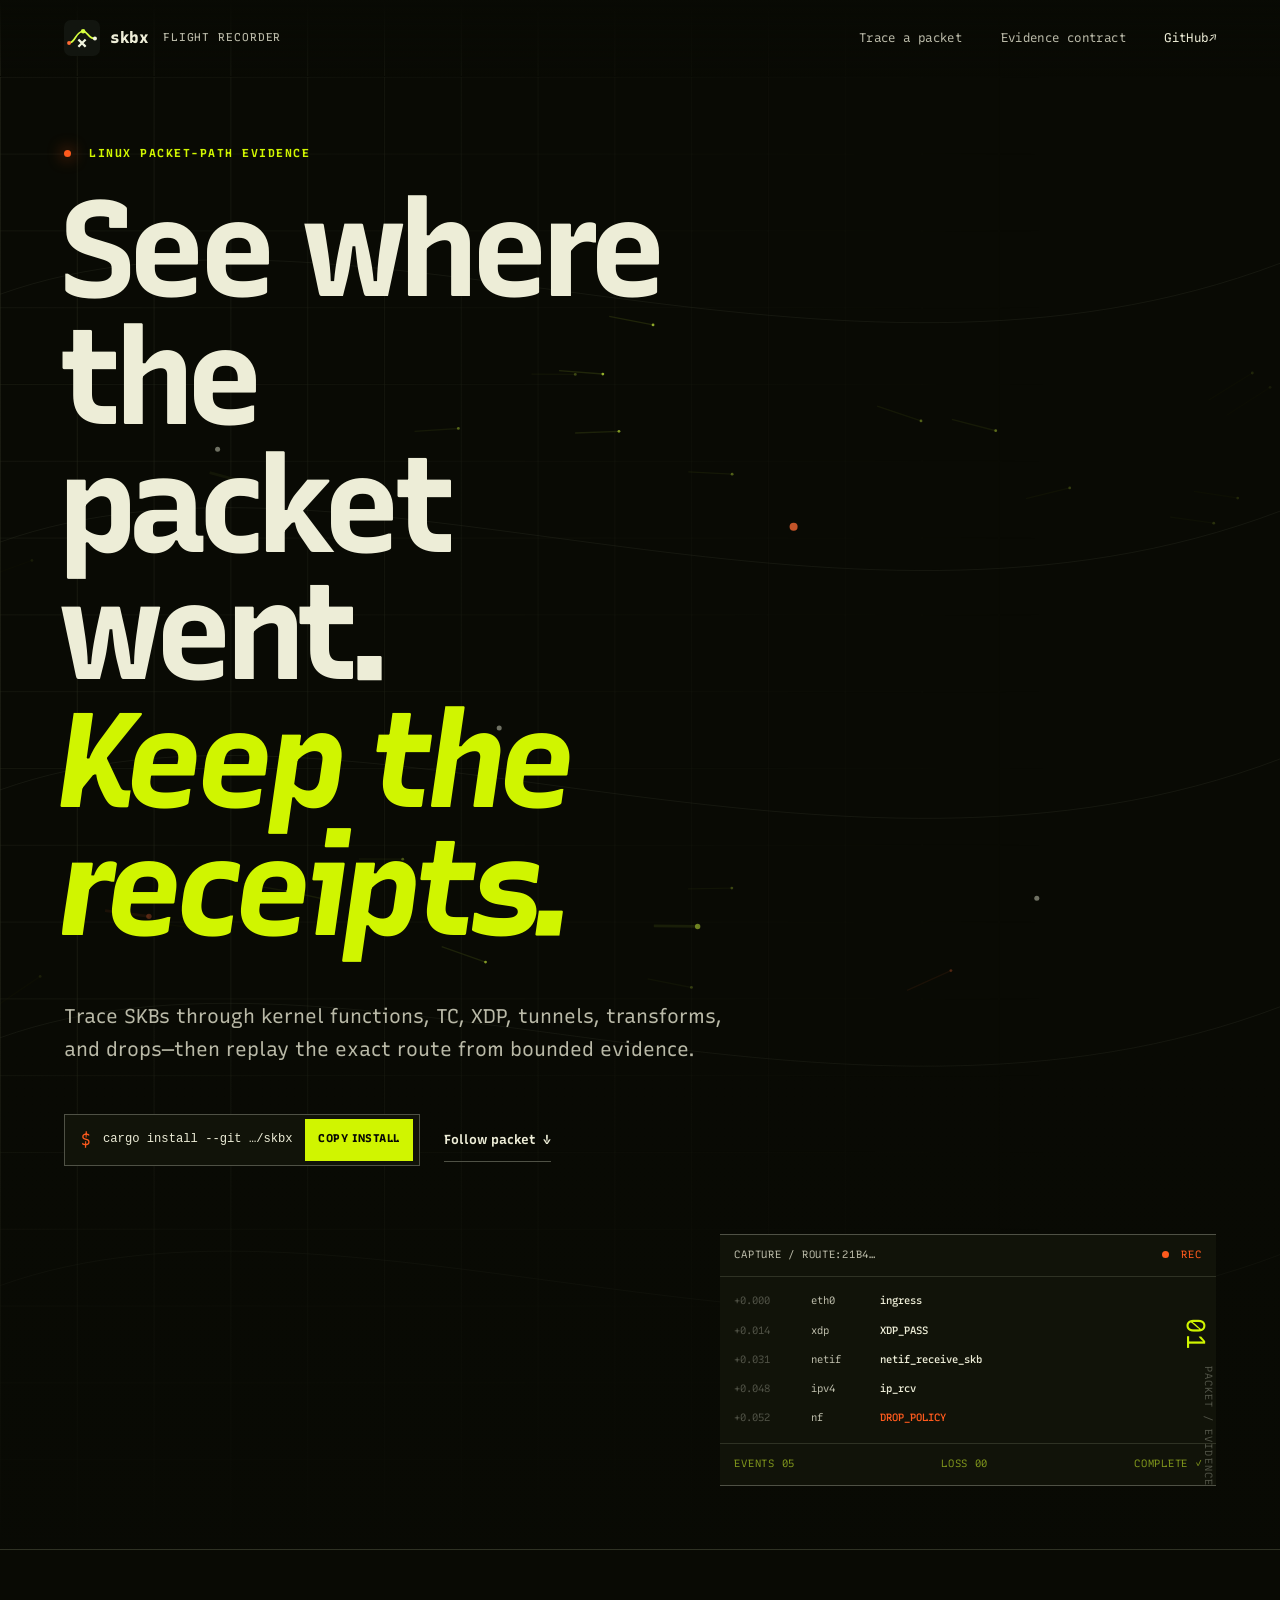
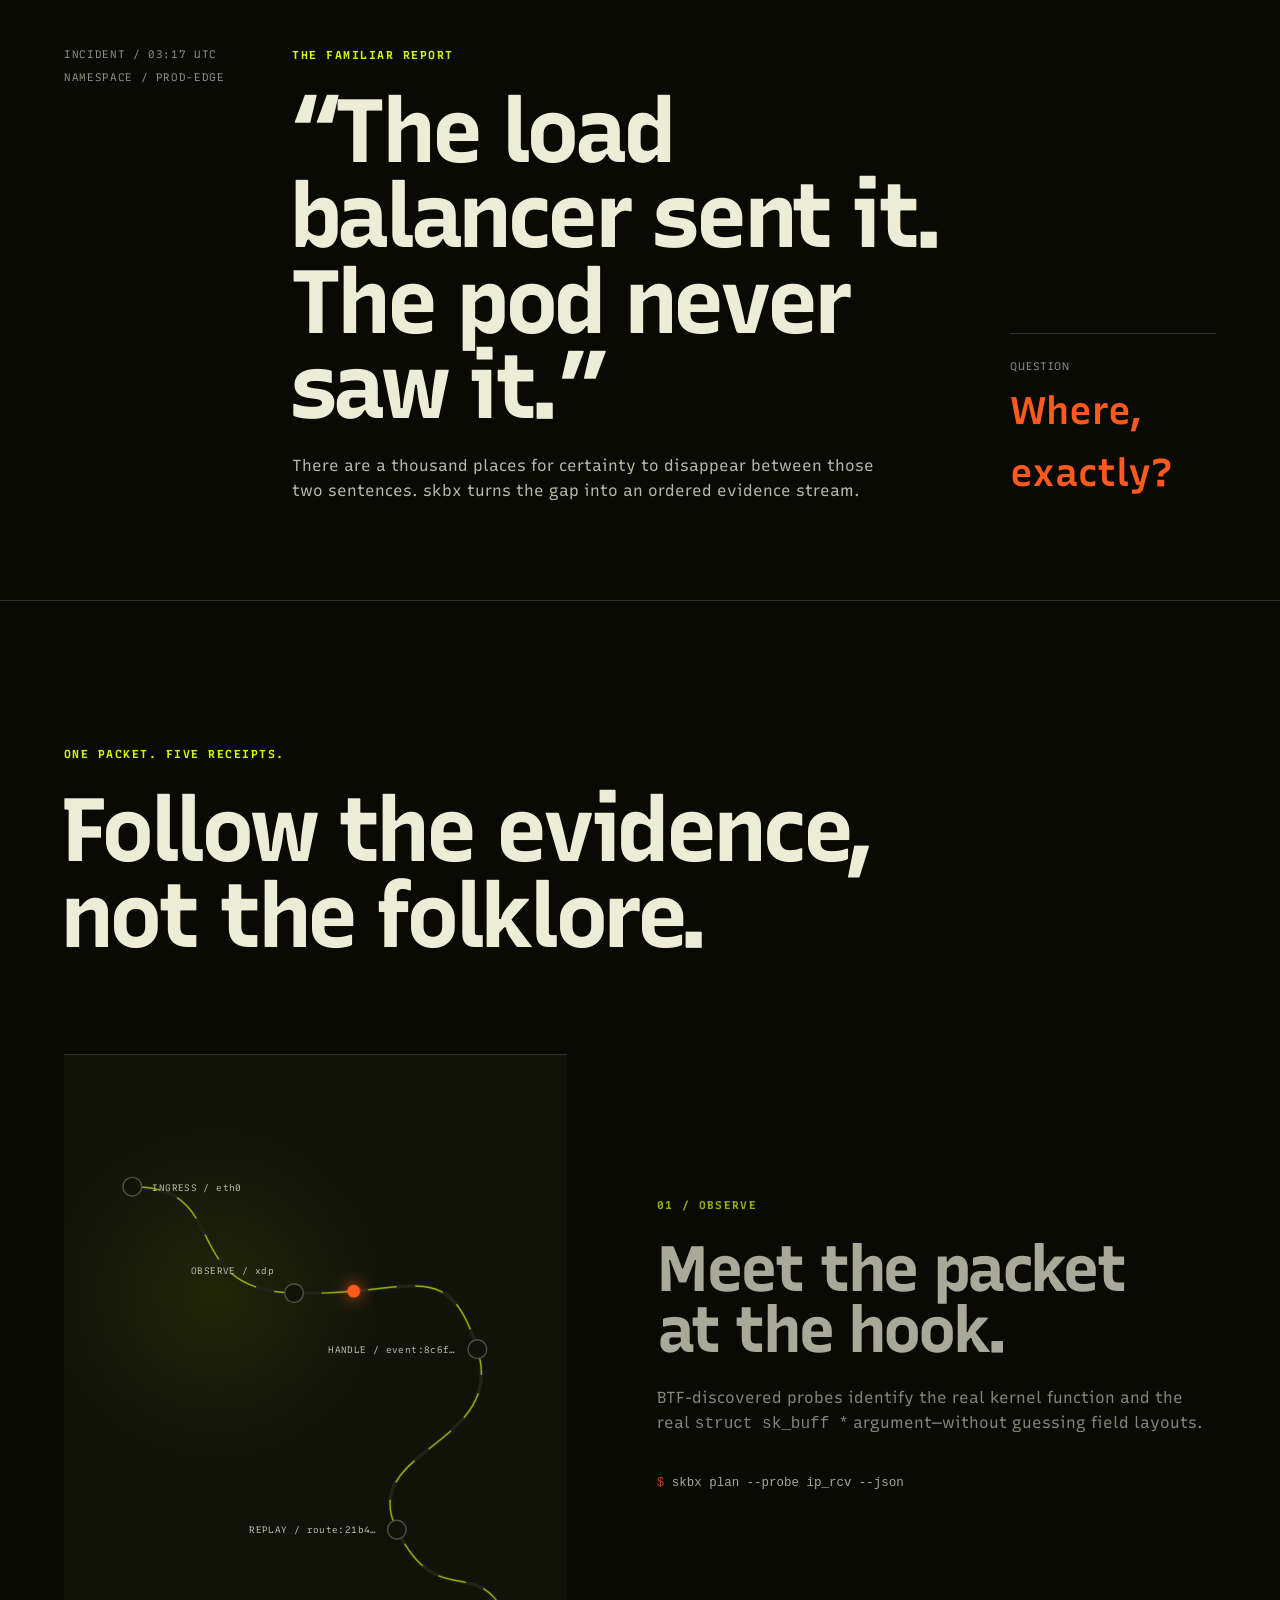
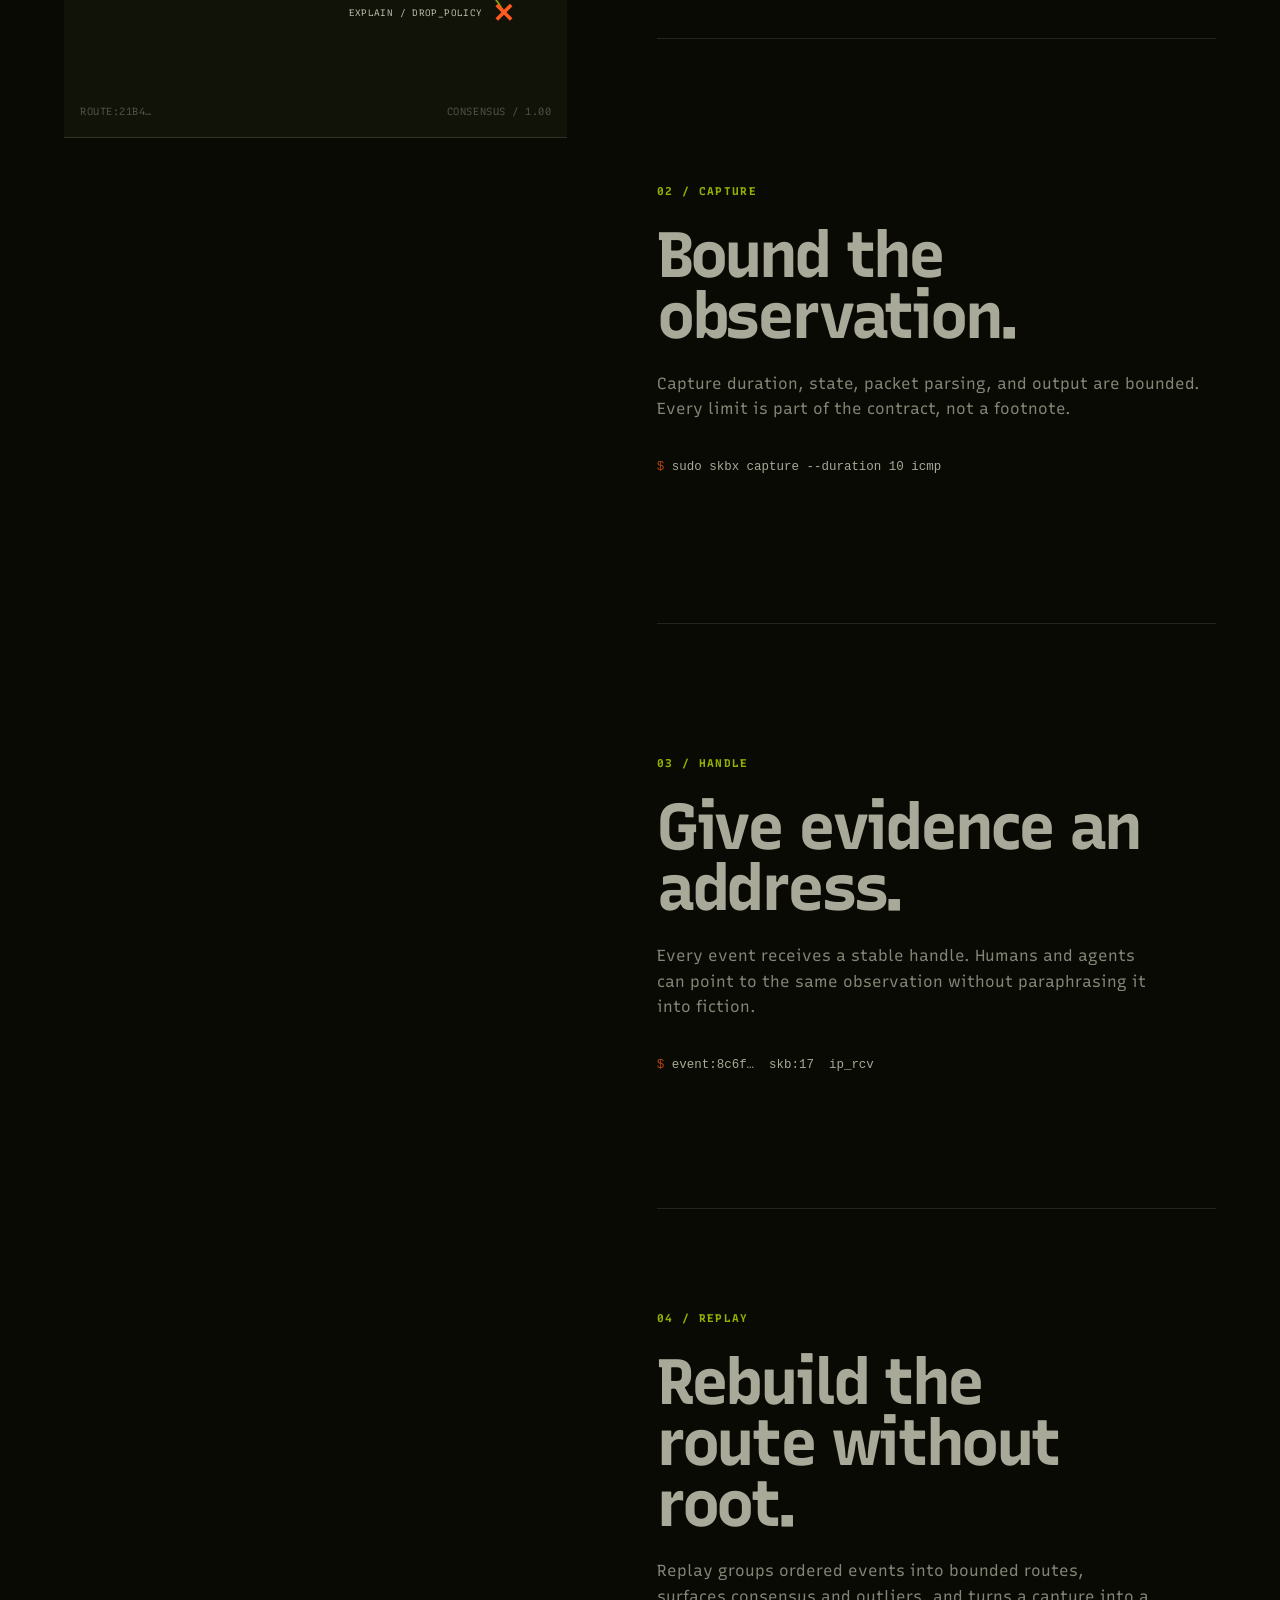
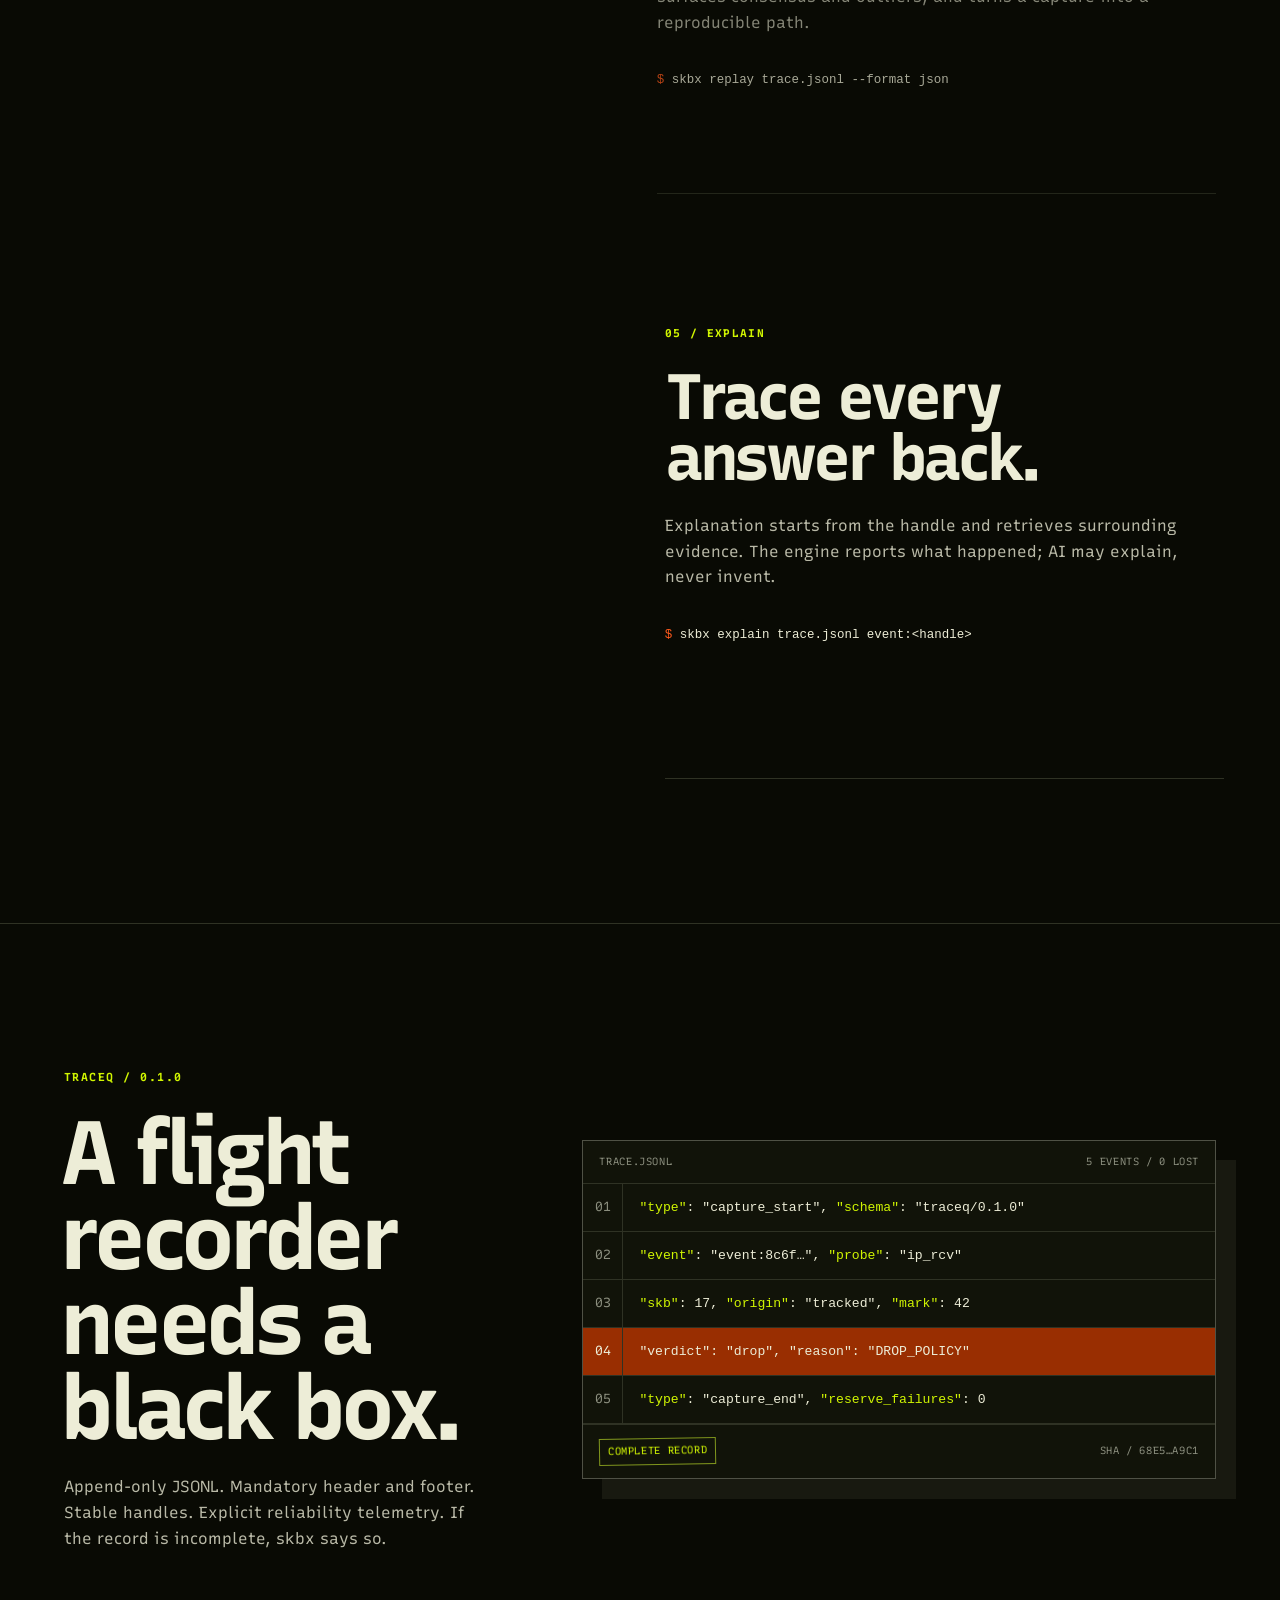
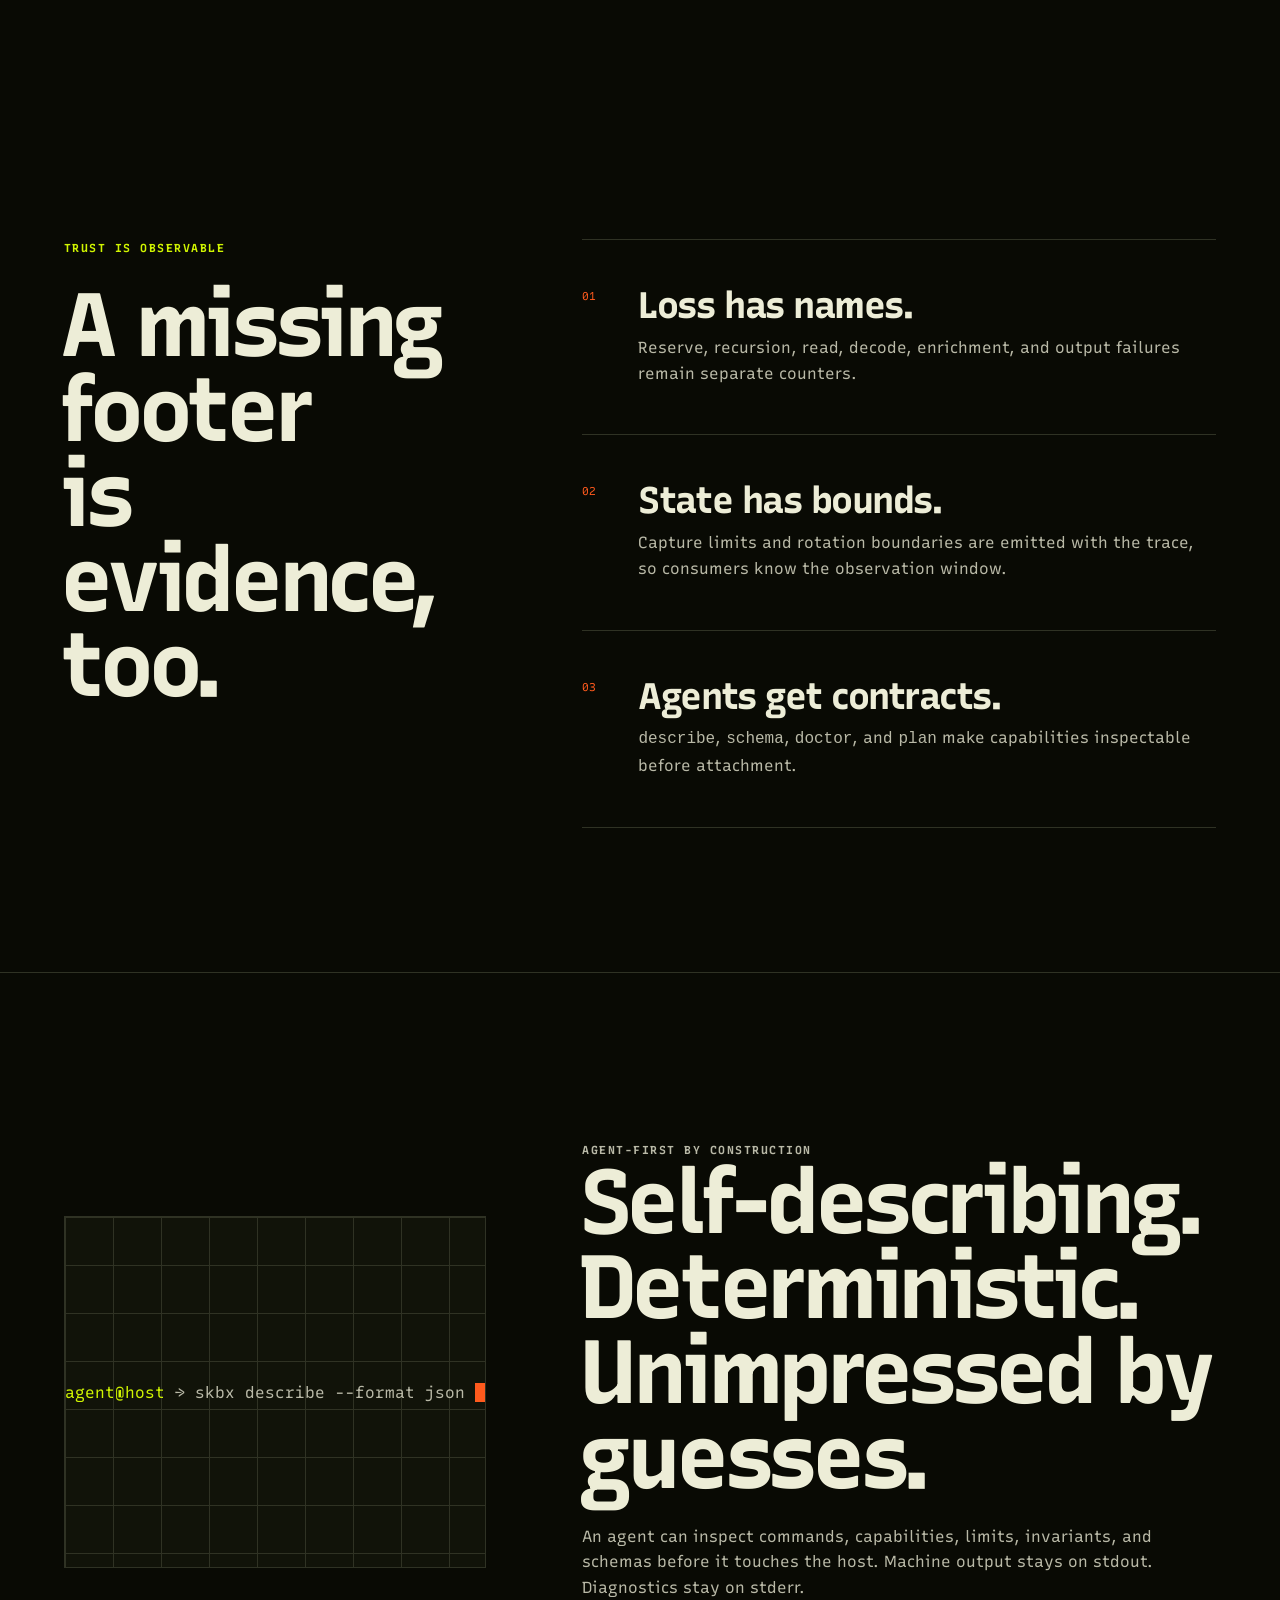
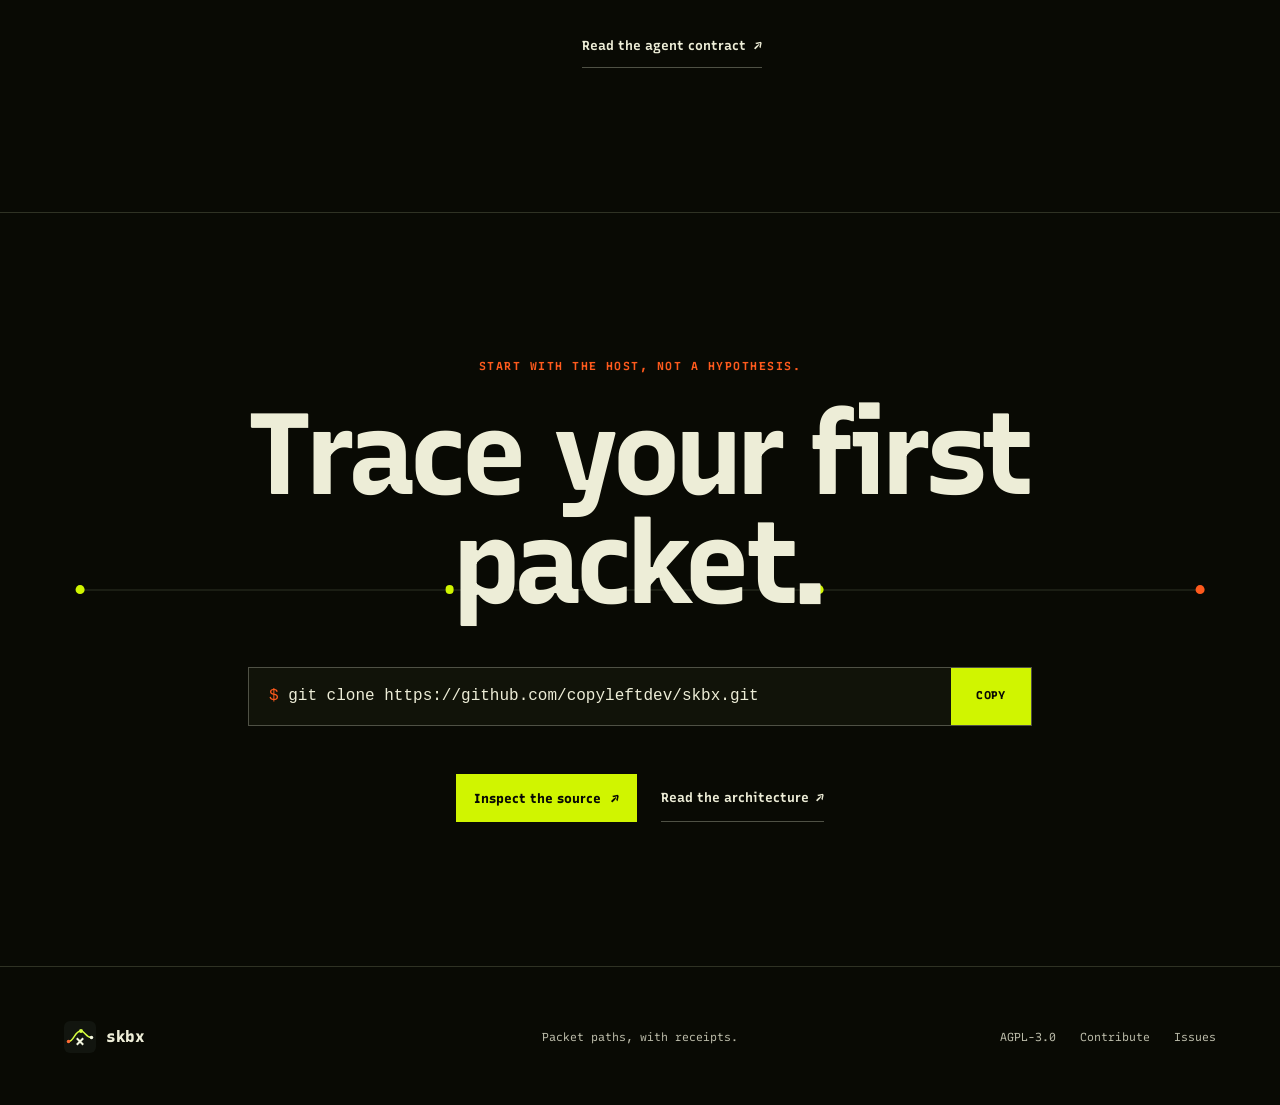
==== docs/index.html @ 0879a4fd "Launch kinetic packet flight recorder site" ====
<!doctype html>
<html lang="en">
<head>
  <meta charset="utf-8">
  <meta name="viewport" content="width=device-width, initial-scale=1, viewport-fit=cover">
  <meta name="theme-color" content="#12150f">
  <meta name="description" content="skbx traces where packets travel inside Linux and preserves bounded, replayable evidence with stable handles and explicit loss telemetry.">
  <meta property="og:title" content="skbx — packet paths, with receipts">
  <meta property="og:description" content="Trace kernel networking paths. Capture the evidence. Replay every route.">
  <meta property="og:type" content="website">
  <meta property="og:url" content="https://copyleftdev.github.io/skbx/">
  <link rel="canonical" href="https://copyleftdev.github.io/skbx/">
  <link rel="icon" href="assets/skbx-flight-mark.svg" type="image/svg+xml">
  <link rel="preconnect" href="https://fonts.googleapis.com">
  <link rel="preconnect" href="https://fonts.gstatic.com" crossorigin>
  <link rel="preload" as="style" href="https://fonts.googleapis.com/css2?family=Recursive:slnt,wght@-15..0,300..1000&amp;display=swap">
  <link href="https://fonts.googleapis.com/css2?family=Recursive:slnt,wght@-15..0,300..1000&amp;display=swap" rel="stylesheet" media="print" onload="this.media='all'">
  <noscript><link href="https://fonts.googleapis.com/css2?family=Recursive:slnt,wght@-15..0,300..1000&amp;display=swap" rel="stylesheet"></noscript>
  <link rel="stylesheet" href="styles.css">
  <script src="site.js" defer></script>
  <title>skbx — packet paths, with receipts</title>
</head>
<body>
  <a class="skip-link" href="#main">Skip to packet evidence</a>

  <header class="site-header" data-header>
    <a class="brand" href="#top">
      <img src="assets/skbx-flight-mark.svg" alt="" width="36" height="36">
      <span>skbx</span>
      <span class="brand-state">flight recorder</span>
    </a>
    <nav aria-label="Primary navigation">
      <a href="#flight">Trace a packet</a>
      <a href="#contract">Evidence contract</a>
      <a class="nav-github" href="https://github.com/copyleftdev/skbx">GitHub <span aria-hidden="true">↗</span></a>
    </nav>
  </header>

  <main id="main">
    <section class="hero" id="top" aria-labelledby="hero-title">
      <canvas id="trace-field" aria-hidden="true"></canvas>
      <div class="hero-grid" aria-hidden="true"></div>
      <div class="hero-copy">
        <p class="eyebrow reveal" style="--i: 0">
          <span class="signal-dot"></span>
          Linux packet-path evidence
        </p>
        <h1 id="hero-title" class="reveal" style="--i: 1">
          See where the<br>
          packet went.<br>
          <em>Keep the receipts.</em>
        </h1>
        <p class="hero-lede reveal" style="--i: 2">
          Trace SKBs through kernel functions, TC, XDP, tunnels, transforms,
          and drops—then replay the exact route from bounded evidence.
        </p>
        <div class="hero-actions reveal" style="--i: 3">
          <button class="command-copy" type="button" data-copy="cargo install --git https://github.com/copyleftdev/skbx" aria-describedby="copy-status">
            <span class="prompt" aria-hidden="true">$</span>
            <code>cargo install --git …/skbx</code>
            <span class="copy-label">Copy install</span>
          </button>
          <a class="text-link" href="#flight">Follow packet <span aria-hidden="true">↓</span></a>
        </div>
        <p id="copy-status" class="copy-status" role="status" aria-live="polite"></p>
      </div>

      <aside class="hero-telemetry reveal" style="--i: 4" aria-label="Live trace example">
        <div class="telemetry-head">
          <span>capture / route:21b4…</span>
          <span class="recording"><i></i> REC</span>
        </div>
        <ol>
          <li><time>+0.000</time><span>eth0</span><strong>ingress</strong></li>
          <li><time>+0.014</time><span>xdp</span><strong>XDP_PASS</strong></li>
          <li><time>+0.031</time><span>netif</span><strong>netif_receive_skb</strong></li>
          <li><time>+0.048</time><span>ipv4</span><strong>ip_rcv</strong></li>
          <li class="trace-drop"><time>+0.052</time><span>nf</span><strong>DROP_POLICY</strong></li>
        </ol>
        <footer>
          <span>events 05</span>
          <span>loss 00</span>
          <span>complete ✓</span>
        </footer>
      </aside>

      <div class="hero-index" aria-hidden="true">
        <span>01</span>
        <span>PACKET / EVIDENCE</span>
      </div>
    </section>

    <section class="incident" aria-labelledby="incident-title">
      <div class="incident-meta">
        <span>Incident / 03:17 UTC</span>
        <span>Namespace / prod-edge</span>
      </div>
      <div class="incident-statement">
        <p class="section-kicker">The familiar report</p>
        <h2 id="incident-title">“The load balancer sent it.<br>The pod never saw it.”</h2>
        <p>There are a thousand places for certainty to disappear between those two sentences. skbx turns the gap into an ordered evidence stream.</p>
      </div>
      <div class="incident-verdict" aria-label="Incident question">
        <span>Question</span>
        <strong>Where, exactly?</strong>
      </div>
    </section>

    <section class="flight" id="flight" aria-labelledby="flight-title">
      <div class="flight-intro">
        <p class="section-kicker">One packet. Five receipts.</p>
        <h2 id="flight-title">Follow the evidence,<br>not the folklore.</h2>
      </div>

      <div class="flight-layout">
        <div class="flight-visual" aria-hidden="true">
          <svg class="route-map" viewBox="0 0 700 760" preserveAspectRatio="xMidYMid meet">
            <path class="route-shadow" d="M95 90C236 90 156 233 320 238S533 181 575 316 407 454 463 567 572 604 612 682"/>
            <path id="route-path" class="route-line" pathLength="1" d="M95 90C236 90 156 233 320 238S533 181 575 316 407 454 463 567 572 604 612 682"/>
            <g class="map-node node-1" transform="translate(95 90)">
              <circle r="13"/><text x="28" y="6">INGRESS / eth0</text>
            </g>
            <g class="map-node node-2" transform="translate(320 238)">
              <circle r="13"/><text x="-28" y="-26" text-anchor="end">OBSERVE / xdp</text>
            </g>
            <g class="map-node node-3" transform="translate(575 316)">
              <circle r="13"/><text x="-30" y="5" text-anchor="end">HANDLE / event:8c6f…</text>
            </g>
            <g class="map-node node-4" transform="translate(463 567)">
              <circle r="13"/><text x="-28" y="5" text-anchor="end">REPLAY / route:21b4…</text>
            </g>
            <g class="map-node node-5" transform="translate(612 682)">
              <path d="m-10-10 20 20m0-20-20 20"/><text x="-30" y="5" text-anchor="end">EXPLAIN / DROP_POLICY</text>
            </g>
            <circle class="route-packet" r="9">
              <animateMotion dur="9s" repeatCount="indefinite" rotate="auto">
                <mpath href="#route-path"/>
              </animateMotion>
            </circle>
          </svg>
          <div class="map-caption">
            <span>route:21b4…</span>
            <span>consensus / 1.00</span>
          </div>
        </div>

        <div class="flight-steps">
          <article class="flight-step" data-step="1">
            <span class="step-number">01 / OBSERVE</span>
            <h3>Meet the packet at the hook.</h3>
            <p>BTF-discovered probes identify the real kernel function and the real <code>struct sk_buff *</code> argument—without guessing field layouts.</p>
            <pre><code>skbx plan --probe ip_rcv --json</code></pre>
          </article>
          <article class="flight-step" data-step="2">
            <span class="step-number">02 / CAPTURE</span>
            <h3>Bound the observation.</h3>
            <p>Capture duration, state, packet parsing, and output are bounded. Every limit is part of the contract, not a footnote.</p>
            <pre><code>sudo skbx capture --duration 10 icmp</code></pre>
          </article>
          <article class="flight-step" data-step="3">
            <span class="step-number">03 / HANDLE</span>
            <h3>Give evidence an address.</h3>
            <p>Every event receives a stable handle. Humans and agents can point to the same observation without paraphrasing it into fiction.</p>
            <pre><code>event:8c6f…  skb:17  ip_rcv</code></pre>
          </article>
          <article class="flight-step" data-step="4">
            <span class="step-number">04 / REPLAY</span>
            <h3>Rebuild the route without root.</h3>
            <p>Replay groups ordered events into bounded routes, surfaces consensus and outliers, and turns a capture into a reproducible path.</p>
            <pre><code>skbx replay trace.jsonl --format json</code></pre>
          </article>
          <article class="flight-step" data-step="5">
            <span class="step-number">05 / EXPLAIN</span>
            <h3>Trace every answer back.</h3>
            <p>Explanation starts from the handle and retrieves surrounding evidence. The engine reports what happened; AI may explain, never invent.</p>
            <pre><code>skbx explain trace.jsonl event:&lt;handle&gt;</code></pre>
          </article>
        </div>
      </div>
    </section>

    <section class="contract" id="contract" aria-labelledby="contract-title">
      <div class="contract-heading">
        <p class="section-kicker">traceq / 0.1.0</p>
        <h2 id="contract-title">A flight recorder<br>needs a black box.</h2>
        <p>Append-only JSONL. Mandatory header and footer. Stable handles. Explicit reliability telemetry. If the record is incomplete, skbx says so.</p>
      </div>

      <div class="evidence-window">
        <header>
          <span>trace.jsonl</span>
          <span>5 events / 0 lost</span>
        </header>
        <div class="evidence-line evidence-start">
          <span class="line-no">01</span>
          <code><b>"type"</b>: "capture_start", <b>"schema"</b>: "traceq/0.1.0"</code>
        </div>
        <div class="evidence-line">
          <span class="line-no">02</span>
          <code><b>"event"</b>: "event:8c6f…", <b>"probe"</b>: "ip_rcv"</code>
        </div>
        <div class="evidence-line">
          <span class="line-no">03</span>
          <code><b>"skb"</b>: 17, <b>"origin"</b>: "tracked", <b>"mark"</b>: 42</code>
        </div>
        <div class="evidence-line evidence-drop">
          <span class="line-no">04</span>
          <code><b>"verdict"</b>: "drop", <b>"reason"</b>: "DROP_POLICY"</code>
        </div>
        <div class="evidence-line evidence-end">
          <span class="line-no">05</span>
          <code><b>"type"</b>: "capture_end", <b>"reserve_failures"</b>: 0</code>
        </div>
        <footer>
          <span class="complete-stamp">COMPLETE RECORD</span>
          <span>sha / 68e5…a9c1</span>
        </footer>
      </div>
    </section>

    <section class="reliability" aria-labelledby="reliability-title">
      <div class="reliability-copy">
        <p class="section-kicker">Trust is observable</p>
        <h2 id="reliability-title">A missing footer<br>is evidence, too.</h2>
      </div>
      <div class="reliability-list">
        <div>
          <span>01</span>
          <h3>Loss has names.</h3>
          <p>Reserve, recursion, read, decode, enrichment, and output failures remain separate counters.</p>
        </div>
        <div>
          <span>02</span>
          <h3>State has bounds.</h3>
          <p>Capture limits and rotation boundaries are emitted with the trace, so consumers know the observation window.</p>
        </div>
        <div>
          <span>03</span>
          <h3>Agents get contracts.</h3>
          <p><code>describe</code>, <code>schema</code>, <code>doctor</code>, and <code>plan</code> make capabilities inspectable before attachment.</p>
        </div>
      </div>
    </section>

    <section class="agent-contract" aria-labelledby="agent-title">
      <div class="agent-prompt" aria-hidden="true">
        <span class="prompt-mark">agent@host</span>
        <span>→ skbx describe --format json</span>
        <span class="cursor"></span>
      </div>
      <div>
        <p class="section-kicker">Agent-first by construction</p>
        <h2 id="agent-title">Self-describing.<br>Deterministic.<br>Unimpressed by guesses.</h2>
        <p>An agent can inspect commands, capabilities, limits, invariants, and schemas before it touches the host. Machine output stays on stdout. Diagnostics stay on stderr.</p>
        <a class="text-link" href="https://github.com/copyleftdev/skbx#built-for-operators-and-agents">Read the agent contract <span aria-hidden="true">↗</span></a>
      </div>
    </section>

    <section class="install" id="install" aria-labelledby="install-title">
      <div class="install-route" aria-hidden="true">
        <span></span><span></span><span></span><span></span>
      </div>
      <p class="section-kicker">Start with the host, not a hypothesis.</p>
      <h2 id="install-title">Trace your first packet.</h2>
      <div class="install-command">
        <code><span>$</span> git clone https://github.com/copyleftdev/skbx.git</code>
        <button type="button" data-copy="git clone https://github.com/copyleftdev/skbx.git" aria-label="Copy git clone command">Copy</button>
      </div>
      <div class="install-links">
        <a class="primary-link" href="https://github.com/copyleftdev/skbx">Inspect the source <span aria-hidden="true">↗</span></a>
        <a class="text-link" href="https://github.com/copyleftdev/skbx/blob/main/docs/architecture.md">Read the architecture <span aria-hidden="true">↗</span></a>
      </div>
    </section>
  </main>

  <footer class="site-footer">
    <a class="brand footer-brand" href="#top">
      <img src="assets/skbx-flight-mark.svg" alt="" width="32" height="32">
      <span>skbx</span>
    </a>
    <p>Packet paths, with receipts.</p>
    <div>
      <a href="https://github.com/copyleftdev/skbx/blob/main/LICENSE">AGPL-3.0</a>
      <a href="https://github.com/copyleftdev/skbx/blob/main/CONTRIBUTING.md">Contribute</a>
      <a href="https://github.com/copyleftdev/skbx/issues">Issues</a>
    </div>
  </footer>
</body>
</html>
---- docs/styles.css ----
:root {
  color-scheme: dark;
  --ink-950: oklch(14% 0.016 116);
  --ink-900: oklch(18% 0.018 116);
  --ink-850: oklch(21% 0.018 116);
  --ink-800: oklch(25% 0.018 116);
  --ink-650: oklch(43% 0.02 116);
  --ink-500: oklch(64% 0.024 116);
  --paper-300: oklch(78% 0.025 106);
  --paper-100: oklch(94% 0.028 105);
  --phosphor: oklch(91% 0.22 120);
  --phosphor-dim: oklch(63% 0.14 120);
  --flare: oklch(68% 0.21 38);
  --flare-dark: oklch(46% 0.15 38);
  --line: oklch(31% 0.025 116);
  --font: "Recursive", "Arial Narrow", sans-serif;
  --space-xs: 0.5rem;
  --space-sm: 0.75rem;
  --space-md: 1.5rem;
  --space-lg: 3rem;
  --space-xl: 6rem;
  --space-2xl: 9rem;
  --page: clamp(1.25rem, 5vw, 5.5rem);
  --max: 96rem;
  --ease-out: cubic-bezier(0.16, 1, 0.3, 1);
  --ease-in-out: cubic-bezier(0.65, 0, 0.35, 1);
  --duration-fast: 140ms;
  --duration-med: 280ms;
  --duration-long: 700ms;
  --z-header: 20;
}

* {
  box-sizing: border-box;
}

html {
  scroll-behavior: smooth;
  scrollbar-color: var(--phosphor-dim) var(--ink-950);
}

body {
  margin: 0;
  overflow-x: hidden;
  background: var(--ink-950);
  color: var(--paper-100);
  font-family: var(--font);
  font-size: 1rem;
  font-weight: 390;
  font-kerning: normal;
  line-height: 1.6;
}

::selection {
  color: var(--ink-950);
  background: var(--phosphor);
}

a {
  color: inherit;
  text-decoration: none;
}

button,
input {
  font: inherit;
}

button {
  color: inherit;
}

code,
pre,
.eyebrow,
.section-kicker,
.step-number,
.incident-meta,
.hero-index,
.hero-telemetry,
.site-header,
.site-footer,
.agent-prompt {
  font-variation-settings: "MONO" 1, "CASL" 0;
  font-variant-ligatures: none;
}

.skip-link {
  position: fixed;
  top: 0.75rem;
  left: 0.75rem;
  z-index: 100;
  padding: 0.75rem 1rem;
  transform: translateY(-150%);
  background: var(--phosphor);
  color: var(--ink-950);
  font-weight: 700;
  transition: transform var(--duration-med) var(--ease-out);
}

.skip-link:focus {
  transform: translateY(0);
}

:focus-visible {
  outline: 2px solid var(--phosphor);
  outline-offset: 4px;
}

.site-header {
  position: fixed;
  z-index: var(--z-header);
  top: 0;
  left: 0;
  display: flex;
  width: 100%;
  align-items: center;
  justify-content: space-between;
  gap: var(--space-md);
  padding: 1rem var(--page);
  border-bottom: 1px solid transparent;
  background: linear-gradient(to bottom, var(--ink-950), transparent);
  font-size: 0.78rem;
  letter-spacing: 0.03em;
  transition: background var(--duration-med), border-color var(--duration-med);
}

.site-header.is-scrolled {
  border-color: var(--line);
  background: var(--ink-950);
}

.brand {
  display: inline-flex;
  min-height: 44px;
  align-items: center;
  gap: 0.65rem;
  font-size: 1rem;
  font-weight: 800;
  letter-spacing: -0.03em;
}

.brand img {
  display: block;
}

.brand-state {
  margin-left: 0.25rem;
  color: var(--paper-300);
  font-size: 0.7rem;
  font-weight: 430;
  letter-spacing: 0.08em;
  text-transform: uppercase;
}

.site-header nav {
  display: flex;
  align-items: center;
  gap: clamp(1rem, 3vw, 2.5rem);
}

.site-header nav a {
  display: none;
  min-height: 44px;
  align-items: center;
  color: var(--paper-300);
  transition: color var(--duration-fast);
}

.site-header nav .nav-github {
  display: inline-flex;
  color: var(--paper-100);
}

@media (hover: hover) {
  .site-header nav a:hover,
  .text-link:hover {
    color: var(--phosphor);
  }
}

.hero {
  position: relative;
  display: grid;
  min-height: 100svh;
  align-items: end;
  overflow: clip;
  padding: clamp(8rem, 16vh, 11rem) var(--page) clamp(3rem, 7vh, 5.5rem);
  isolation: isolate;
}

#trace-field,
.hero-grid {
  position: absolute;
  inset: 0;
  width: 100%;
  height: 100%;
}

#trace-field {
  z-index: -2;
  opacity: 0.8;
}

.hero-grid {
  z-index: -1;
  background-image:
    linear-gradient(to right, color-mix(in oklch, var(--line) 42%, transparent) 1px, transparent 1px),
    linear-gradient(to bottom, color-mix(in oklch, var(--line) 28%, transparent) 1px, transparent 1px);
  background-size: clamp(3rem, 6vw, 6rem) clamp(3rem, 6vw, 6rem);
  mask-image: linear-gradient(to right, black, transparent 82%);
}

.hero::after {
  position: absolute;
  z-index: -1;
  inset: auto 0 0;
  height: 35%;
  background: linear-gradient(to bottom, transparent, var(--ink-950));
  content: "";
  pointer-events: none;
}

.hero-copy {
  max-width: 63rem;
}

.eyebrow,
.section-kicker {
  margin: 0 0 var(--space-md);
  color: var(--phosphor);
  font-size: 0.72rem;
  font-weight: 650;
  letter-spacing: 0.13em;
  text-transform: uppercase;
}

.signal-dot {
  display: inline-block;
  width: 0.45rem;
  height: 0.45rem;
  margin-right: 0.6rem;
  border-radius: 50%;
  background: var(--flare);
  box-shadow: 0 0 1rem var(--flare);
  animation: signal 1.8s var(--ease-in-out) infinite;
}

@keyframes signal {
  50% { opacity: 0.35; transform: scale(0.78); }
}

h1,
h2,
h3,
p {
  text-wrap: pretty;
}

h1,
h2,
h3 {
  margin: 0;
  font-weight: 730;
  line-height: 0.95;
}

h1 {
  max-width: 13ch;
  margin-left: -0.055em;
  font-size: clamp(3.35rem, 10.5vw, 9.6rem);
  letter-spacing: -0.072em;
}

h1 em {
  color: var(--phosphor);
  font-style: normal;
  font-variation-settings: "slnt" -8;
}

.hero-lede {
  max-width: 42rem;
  margin: var(--space-lg) 0 0;
  color: var(--paper-300);
  font-size: clamp(1rem, 1.55vw, 1.3rem);
  line-height: 1.65;
}

.hero-actions {
  display: flex;
  flex-wrap: wrap;
  align-items: center;
  gap: var(--space-md);
  margin-top: var(--space-lg);
}

.command-copy {
  display: grid;
  grid-template-columns: auto minmax(0, 1fr) auto;
  min-height: 52px;
  align-items: center;
  gap: 0.75rem;
  padding: 0.25rem 0.35rem 0.25rem 1rem;
  border: 1px solid var(--ink-650);
  border-radius: 0;
  background: var(--ink-900);
  cursor: pointer;
  text-align: left;
  transition: border-color var(--duration-fast), transform var(--duration-fast);
}

.command-copy .prompt,
.install-command code span {
  color: var(--flare);
}

.command-copy code {
  overflow: hidden;
  font-size: 0.76rem;
  text-overflow: ellipsis;
  white-space: nowrap;
}

.copy-label,
.install-command button {
  min-height: 42px;
  padding: 0.7rem 0.85rem;
  border: 0;
  background: var(--phosphor);
  color: var(--ink-950);
  font-size: 0.7rem;
  font-weight: 780;
  letter-spacing: 0.04em;
  text-transform: uppercase;
}

.command-copy:active,
.install-command button:active {
  transform: scale(0.98);
}

@media (hover: hover) {
  .command-copy:hover {
    border-color: var(--phosphor);
    transform: translateY(-2px);
  }
}

.text-link {
  display: inline-flex;
  min-height: 44px;
  align-items: center;
  gap: 0.45rem;
  border-bottom: 1px solid var(--ink-650);
  font-size: 0.82rem;
  font-weight: 650;
  transition: color var(--duration-fast), border-color var(--duration-fast);
}

.copy-status {
  min-height: 1.5rem;
  margin: 0.5rem 0 0;
  color: var(--phosphor);
  font-size: 0.75rem;
}

.hero-telemetry {
  width: min(100%, 31rem);
  margin-top: var(--space-lg);
  border-top: 1px solid var(--ink-650);
  border-bottom: 1px solid var(--ink-650);
  background: var(--ink-900);
  color: var(--paper-300);
  font-size: 0.66rem;
}

.telemetry-head,
.hero-telemetry footer {
  display: flex;
  justify-content: space-between;
  gap: 1rem;
  padding: 0.75rem 0.9rem;
  color: var(--paper-300);
  letter-spacing: 0.07em;
  text-transform: uppercase;
}

.telemetry-head {
  border-bottom: 1px solid var(--line);
}

.recording {
  color: var(--flare);
}

.recording i {
  display: inline-block;
  width: 0.45rem;
  height: 0.45rem;
  margin-right: 0.35rem;
  border-radius: 50%;
  background: currentColor;
}

.hero-telemetry ol {
  margin: 0;
  padding: 0.65rem 0;
  list-style: none;
}

.hero-telemetry li {
  display: grid;
  grid-template-columns: 4.3rem 3.8rem minmax(0, 1fr);
  gap: 0.5rem;
  padding: 0.38rem 0.9rem;
}

.hero-telemetry time {
  color: var(--ink-650);
}

.hero-telemetry strong {
  overflow: hidden;
  color: var(--paper-100);
  font-weight: 520;
  text-overflow: ellipsis;
}

.hero-telemetry .trace-drop strong {
  color: var(--flare);
}

.hero-telemetry footer {
  border-top: 1px solid var(--line);
  color: var(--phosphor-dim);
}

.hero-index {
  position: absolute;
  right: var(--page);
  bottom: clamp(3rem, 7vh, 5.5rem);
  display: none;
  color: var(--ink-650);
  font-size: 0.65rem;
  letter-spacing: 0.1em;
  text-align: right;
  writing-mode: vertical-rl;
}

.hero-index span:first-child {
  margin-bottom: 1rem;
  color: var(--phosphor);
  font-size: 1.6rem;
}

.reveal {
  animation: reveal-up var(--duration-long) var(--ease-out) both;
  animation-delay: calc(var(--i, 0) * 80ms + 100ms);
}

@keyframes reveal-up {
  from { opacity: 0; transform: translateY(1.5rem); }
  to { opacity: 1; transform: translateY(0); }
}

.incident,
.contract,
.reliability,
.agent-contract,
.install,
.site-footer {
  width: min(100%, var(--max));
  margin-inline: auto;
  padding-inline: var(--page);
}

.incident {
  display: grid;
  gap: var(--space-lg);
  padding-block: var(--space-xl);
  border-top: 1px solid var(--line);
  border-bottom: 1px solid var(--line);
}

.incident-meta {
  display: flex;
  flex-direction: column;
  gap: 0.35rem;
  color: var(--ink-500);
  font-size: 0.68rem;
  letter-spacing: 0.06em;
  text-transform: uppercase;
}

.incident-statement h2,
.flight-intro h2,
.contract-heading h2,
.reliability-copy h2,
.agent-contract h2,
.install h2 {
  margin-left: -0.04em;
  font-size: clamp(2.7rem, 7vw, 6.8rem);
  letter-spacing: -0.06em;
}

.incident-statement > p:last-child,
.contract-heading > p:last-child,
.agent-contract > div > p {
  max-width: 38rem;
  margin: var(--space-md) 0 0;
  color: var(--paper-300);
}

.incident-verdict {
  align-self: end;
  padding-top: var(--space-md);
  border-top: 1px solid var(--line);
}

.incident-verdict span {
  display: block;
  color: var(--ink-500);
  font-size: 0.68rem;
  letter-spacing: 0.08em;
  text-transform: uppercase;
}

.incident-verdict strong {
  display: block;
  margin-top: 0.35rem;
  color: var(--flare);
  font-size: clamp(1.4rem, 3vw, 2.4rem);
  font-weight: 620;
}

.flight {
  --flight-height: 310vh;
  position: relative;
  width: min(100%, var(--max));
  margin-inline: auto;
  padding: var(--space-2xl) var(--page);
}

.flight-intro {
  margin-bottom: var(--space-xl);
}

.flight-layout {
  display: grid;
  gap: var(--space-lg);
}

.flight-visual {
  position: relative;
  display: grid;
  min-height: 28rem;
  place-items: center;
  border-top: 1px solid var(--line);
  border-bottom: 1px solid var(--line);
  background:
    radial-gradient(circle at 30% 35%, color-mix(in oklch, var(--phosphor) 8%, transparent), transparent 30%),
    var(--ink-900);
}

.route-map {
  width: min(100%, 38rem);
  max-height: 42rem;
  overflow: visible;
}

.route-shadow,
.route-line {
  fill: none;
  stroke-linecap: round;
}

.route-shadow {
  stroke: var(--ink-800);
  stroke-width: 5;
}

.route-line {
  stroke: var(--phosphor);
  stroke-dasharray: 0.035 0.025;
  stroke-width: 2;
  opacity: 0.65;
}

.route-packet {
  fill: var(--flare);
  filter: drop-shadow(0 0 0.65rem var(--flare));
}

.map-node circle {
  fill: var(--ink-900);
  stroke: var(--ink-650);
  stroke-width: 2;
}

.map-node path {
  stroke: var(--flare);
  stroke-width: 5;
}

.map-node text {
  fill: var(--paper-300);
  font-family: var(--font);
  font-size: 13px;
  font-variation-settings: "MONO" 1;
  letter-spacing: 0.04em;
}

.map-caption {
  position: absolute;
  right: 1rem;
  bottom: 1rem;
  left: 1rem;
  display: flex;
  justify-content: space-between;
  color: var(--ink-650);
  font-size: 0.65rem;
  font-variation-settings: "MONO" 1;
  letter-spacing: 0.05em;
  text-transform: uppercase;
}

.flight-steps {
  display: grid;
}

.flight-step {
  display: grid;
  min-height: 65vh;
  align-content: center;
  padding-block: var(--space-xl);
  border-bottom: 1px solid var(--line);
  opacity: 1;
  transition: opacity 450ms var(--ease-out), transform 450ms var(--ease-out);
}

.flight-step.is-active {
  opacity: 1;
  transform: translateX(0.5rem);
}

.step-number {
  margin-bottom: var(--space-md);
  color: var(--phosphor);
  font-size: 0.7rem;
  font-weight: 670;
  letter-spacing: 0.12em;
}

.flight-step h3 {
  max-width: 13ch;
  font-size: clamp(2rem, 5vw, 4rem);
  letter-spacing: -0.05em;
}

.flight-step p {
  max-width: 38rem;
  margin: var(--space-md) 0;
  color: var(--paper-300);
}

.flight-step pre {
  max-width: 100%;
  margin: var(--space-sm) 0 0;
  overflow-x: auto;
  color: var(--paper-100);
  font-size: 0.78rem;
}

.flight-step pre::before {
  color: var(--flare);
  content: "$ ";
}

.contract {
  display: grid;
  gap: var(--space-xl);
  padding-block: var(--space-2xl);
  border-top: 1px solid var(--line);
}

.evidence-window {
  align-self: center;
  border: 1px solid var(--ink-650);
  background: var(--ink-900);
  font-size: clamp(0.65rem, 1.15vw, 0.82rem);
  box-shadow: 1.25rem 1.25rem 0 var(--ink-850);
}

.evidence-window header,
.evidence-window footer {
  display: flex;
  align-items: center;
  justify-content: space-between;
  gap: 1rem;
  padding: 0.8rem 1rem;
  color: var(--ink-500);
  font-size: 0.65rem;
  font-variation-settings: "MONO" 1;
  letter-spacing: 0.06em;
  text-transform: uppercase;
}

.evidence-window header {
  border-bottom: 1px solid var(--line);
}

.evidence-window footer {
  border-top: 1px solid var(--line);
}

.evidence-line {
  display: grid;
  grid-template-columns: 2.5rem minmax(0, 1fr);
  min-height: 3rem;
  align-items: center;
  border-bottom: 1px solid var(--line);
}

.evidence-line code {
  overflow-x: auto;
  padding: 0.65rem 1rem;
  white-space: nowrap;
}

.evidence-line code b {
  color: var(--phosphor);
  font-weight: 520;
}

.line-no {
  align-self: stretch;
  padding-top: 0.75rem;
  border-right: 1px solid var(--line);
  color: var(--ink-500);
  font-variation-settings: "MONO" 1;
  text-align: center;
}

.evidence-drop {
  background: var(--flare-dark);
}

.evidence-drop .line-no {
  color: var(--paper-100);
}

.evidence-drop code b {
  color: var(--paper-100);
}

.complete-stamp {
  padding: 0.25rem 0.5rem;
  border: 1px solid var(--phosphor-dim);
  color: var(--phosphor);
  transform: rotate(-1deg);
}

.reliability {
  display: grid;
  gap: var(--space-xl);
  padding-block: var(--space-2xl);
}

.reliability-list {
  border-top: 1px solid var(--line);
}

.reliability-list > div {
  display: grid;
  grid-template-columns: 2rem 1fr;
  gap: var(--space-sm) var(--space-md);
  padding-block: var(--space-lg);
  border-bottom: 1px solid var(--line);
}

.reliability-list > div > span {
  color: var(--flare);
  font-size: 0.7rem;
  font-variation-settings: "MONO" 1;
}

.reliability-list h3 {
  font-size: clamp(1.5rem, 3vw, 2.3rem);
  letter-spacing: -0.04em;
}

.reliability-list p {
  grid-column: 2;
  max-width: 38rem;
  margin: 0;
  color: var(--paper-300);
}

.agent-contract {
  display: grid;
  gap: var(--space-xl);
  padding-block: var(--space-2xl);
  border-top: 1px solid var(--line);
  border-bottom: 1px solid var(--line);
}

.agent-prompt {
  display: flex;
  min-height: 22rem;
  align-items: center;
  justify-content: center;
  gap: 0.6rem;
  overflow: hidden;
  border: 1px solid var(--line);
  background:
    linear-gradient(var(--line) 1px, transparent 1px),
    linear-gradient(90deg, var(--line) 1px, transparent 1px),
    var(--ink-900);
  background-size: 3rem 3rem;
  color: var(--paper-300);
  font-size: clamp(0.72rem, 1.5vw, 1rem);
  white-space: nowrap;
}

.prompt-mark {
  color: var(--phosphor);
}

.cursor {
  width: 0.65em;
  height: 1.2em;
  background: var(--flare);
  animation: cursor 900ms steps(1) infinite;
}

@keyframes cursor {
  50% { opacity: 0; }
}

.agent-contract > div:last-child {
  display: grid;
  align-content: center;
}

.agent-contract .text-link {
  justify-self: start;
  margin-top: var(--space-md);
}

.install {
  position: relative;
  overflow: hidden;
  padding-block: var(--space-2xl);
  text-align: center;
}

.install .section-kicker {
  color: var(--flare);
}

.install h2 {
  font-size: clamp(3.2rem, 9vw, 8.5rem);
}

.install-command {
  display: flex;
  width: min(100%, 49rem);
  margin: var(--space-lg) auto 0;
  border: 1px solid var(--ink-650);
  background: var(--ink-900);
  text-align: left;
}

.install-command code {
  min-width: 0;
  flex: 1;
  overflow-x: auto;
  padding: 1rem 1.25rem;
  white-space: nowrap;
}

.install-command button {
  min-width: 5rem;
  cursor: pointer;
}

.install-links {
  display: flex;
  flex-wrap: wrap;
  justify-content: center;
  gap: var(--space-md);
  margin-top: var(--space-lg);
}

.primary-link {
  display: inline-flex;
  min-height: 48px;
  align-items: center;
  gap: 0.6rem;
  padding: 0.65rem 1.15rem;
  background: var(--phosphor);
  color: var(--ink-950);
  font-size: 0.82rem;
  font-weight: 760;
  transition: transform var(--duration-fast);
}

@media (hover: hover) {
  .primary-link:hover {
    transform: translateY(-2px);
  }
}

.install-route {
  position: absolute;
  z-index: -1;
  top: 50%;
  left: 50%;
  width: min(90vw, 70rem);
  height: 1px;
  background: var(--line);
  transform: translate(-50%, -50%);
}

.install-route span {
  position: absolute;
  top: 50%;
  width: 0.55rem;
  height: 0.55rem;
  border-radius: 50%;
  background: var(--phosphor);
  transform: translate(-50%, -50%);
}

.install-route span:nth-child(1) { left: 0; }
.install-route span:nth-child(2) { left: 33%; }
.install-route span:nth-child(3) { left: 66%; }
.install-route span:nth-child(4) { left: 100%; background: var(--flare); }

.site-footer {
  display: grid;
  align-items: center;
  gap: var(--space-md);
  padding-block: var(--space-lg);
  border-top: 1px solid var(--line);
  color: var(--paper-300);
  font-size: 0.72rem;
}

.footer-brand {
  color: var(--paper-100);
}

.site-footer p {
  margin: 0;
}

.site-footer > div {
  display: flex;
  flex-wrap: wrap;
  gap: var(--space-md);
}

.site-footer > div a {
  min-height: 44px;
  align-content: center;
}

@media (min-width: 40rem) {
  .site-header nav a {
    display: inline-flex;
  }

  .hero-telemetry {
    position: absolute;
    right: var(--page);
    bottom: clamp(3rem, 7vh, 5.5rem);
    margin: 0;
  }

  .hero-copy {
    padding-bottom: clamp(18rem, 31vh, 23rem);
  }

  .hero-index {
    display: flex;
  }

  .incident {
    grid-template-columns: minmax(8rem, 0.35fr) minmax(0, 1.3fr);
  }

  .incident-verdict {
    grid-column: 2;
  }

  .site-footer {
    grid-template-columns: 1fr auto 1fr;
  }

  .site-footer > div {
    justify-self: end;
  }
}

@media (min-width: 52rem) {
  .incident {
    grid-template-columns: minmax(8rem, 0.35fr) minmax(0, 1.3fr) minmax(10rem, 0.4fr);
  }

  .incident-verdict {
    grid-column: auto;
  }

  .flight-layout {
    grid-template-columns: minmax(22rem, 0.9fr) minmax(24rem, 1fr);
    gap: clamp(3rem, 7vw, 8rem);
  }

  .flight-visual {
    position: sticky;
    top: 12vh;
    height: 76vh;
    min-height: 36rem;
  }

  .has-js .flight-step {
    opacity: 0.7;
  }

  .has-js .flight-step.is-active {
    opacity: 1;
  }

  .contract,
  .reliability,
  .agent-contract {
    grid-template-columns: minmax(0, 0.8fr) minmax(25rem, 1.2fr);
    align-items: center;
  }

  .reliability-copy {
    align-self: start;
    position: sticky;
    top: 8rem;
  }
}

@media (min-width: 72rem) {
  .hero {
    grid-template-columns: minmax(0, 1fr) 30rem;
  }
}

@media (pointer: coarse) {
  .site-header nav a,
  .text-link,
  .primary-link,
  .install-command button {
    min-height: 48px;
  }
}

@media (prefers-reduced-motion: reduce) {
  html {
    scroll-behavior: auto;
  }

  *,
  *::before,
  *::after {
    animation-duration: 0.01ms !important;
    animation-iteration-count: 1 !important;
    transition-duration: 0.01ms !important;
  }

  #trace-field {
    opacity: 0.35;
  }

  .flight-step {
    opacity: 1;
  }
}
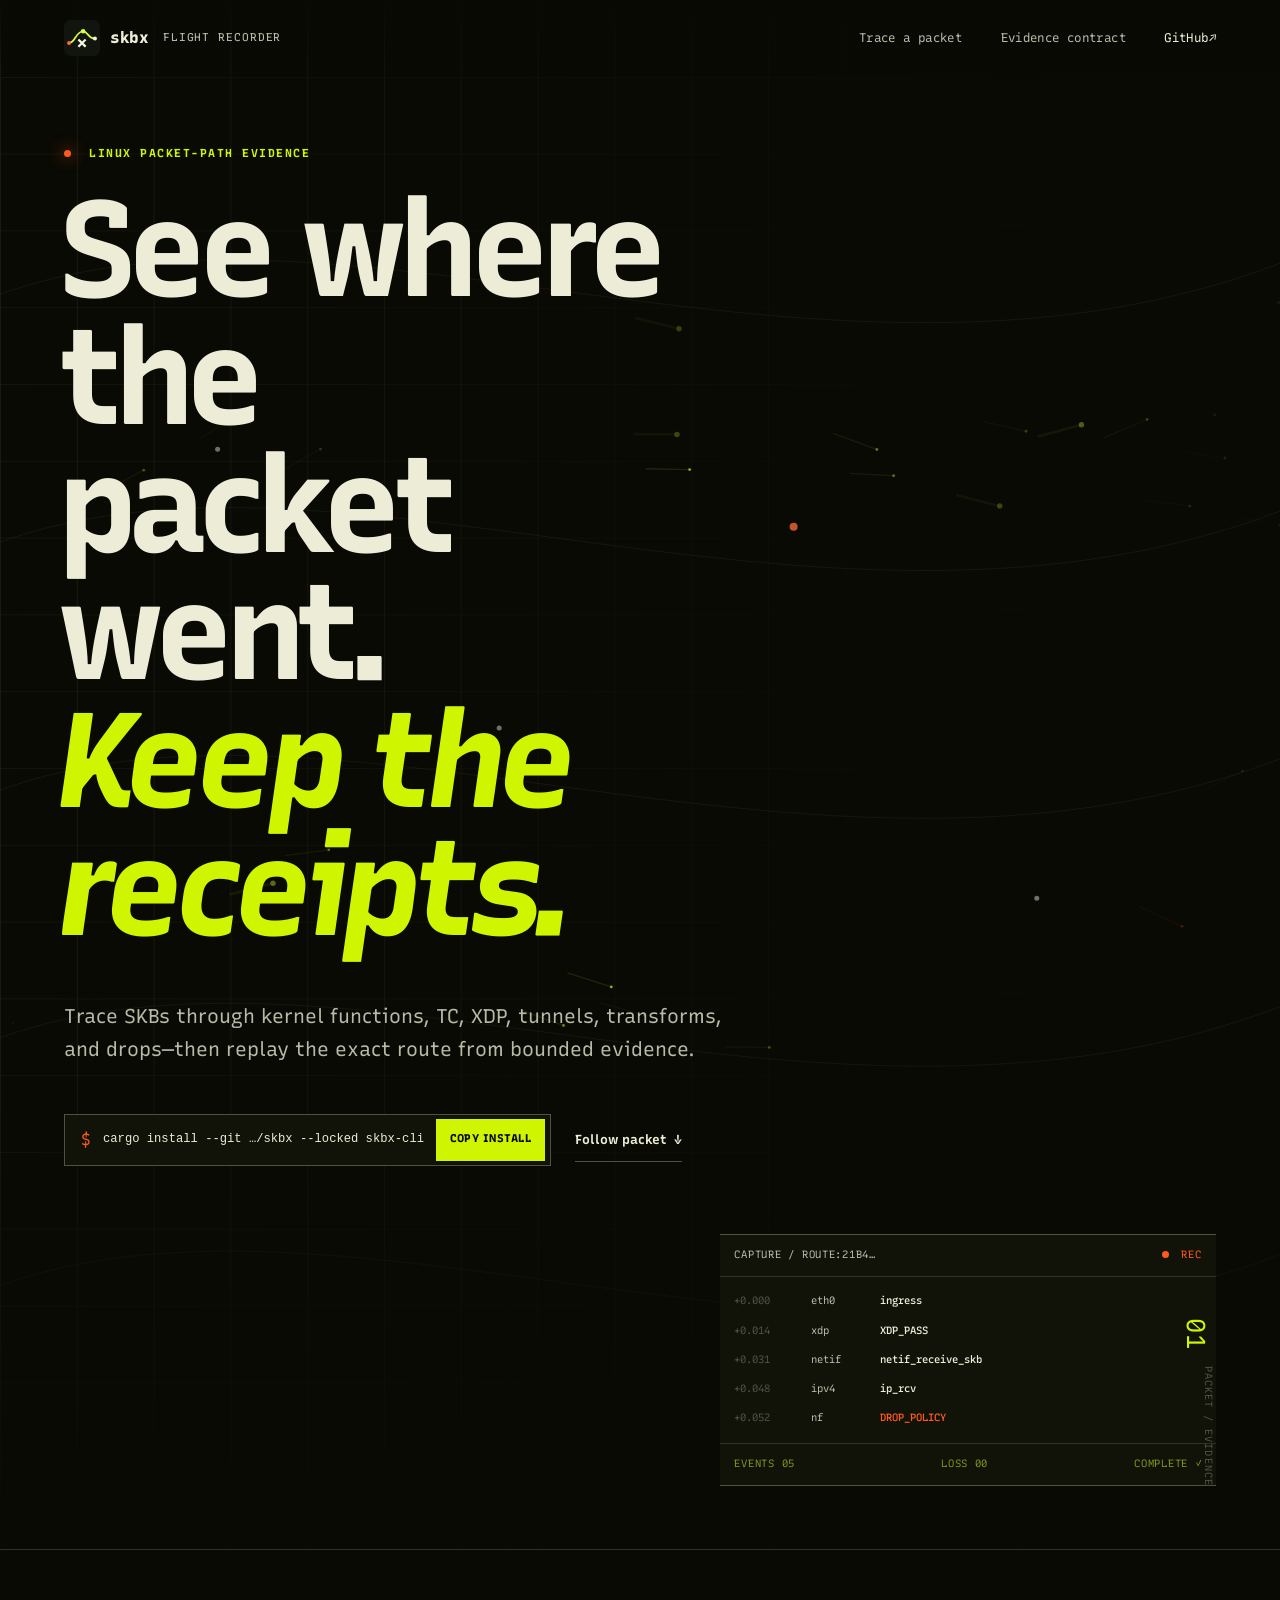
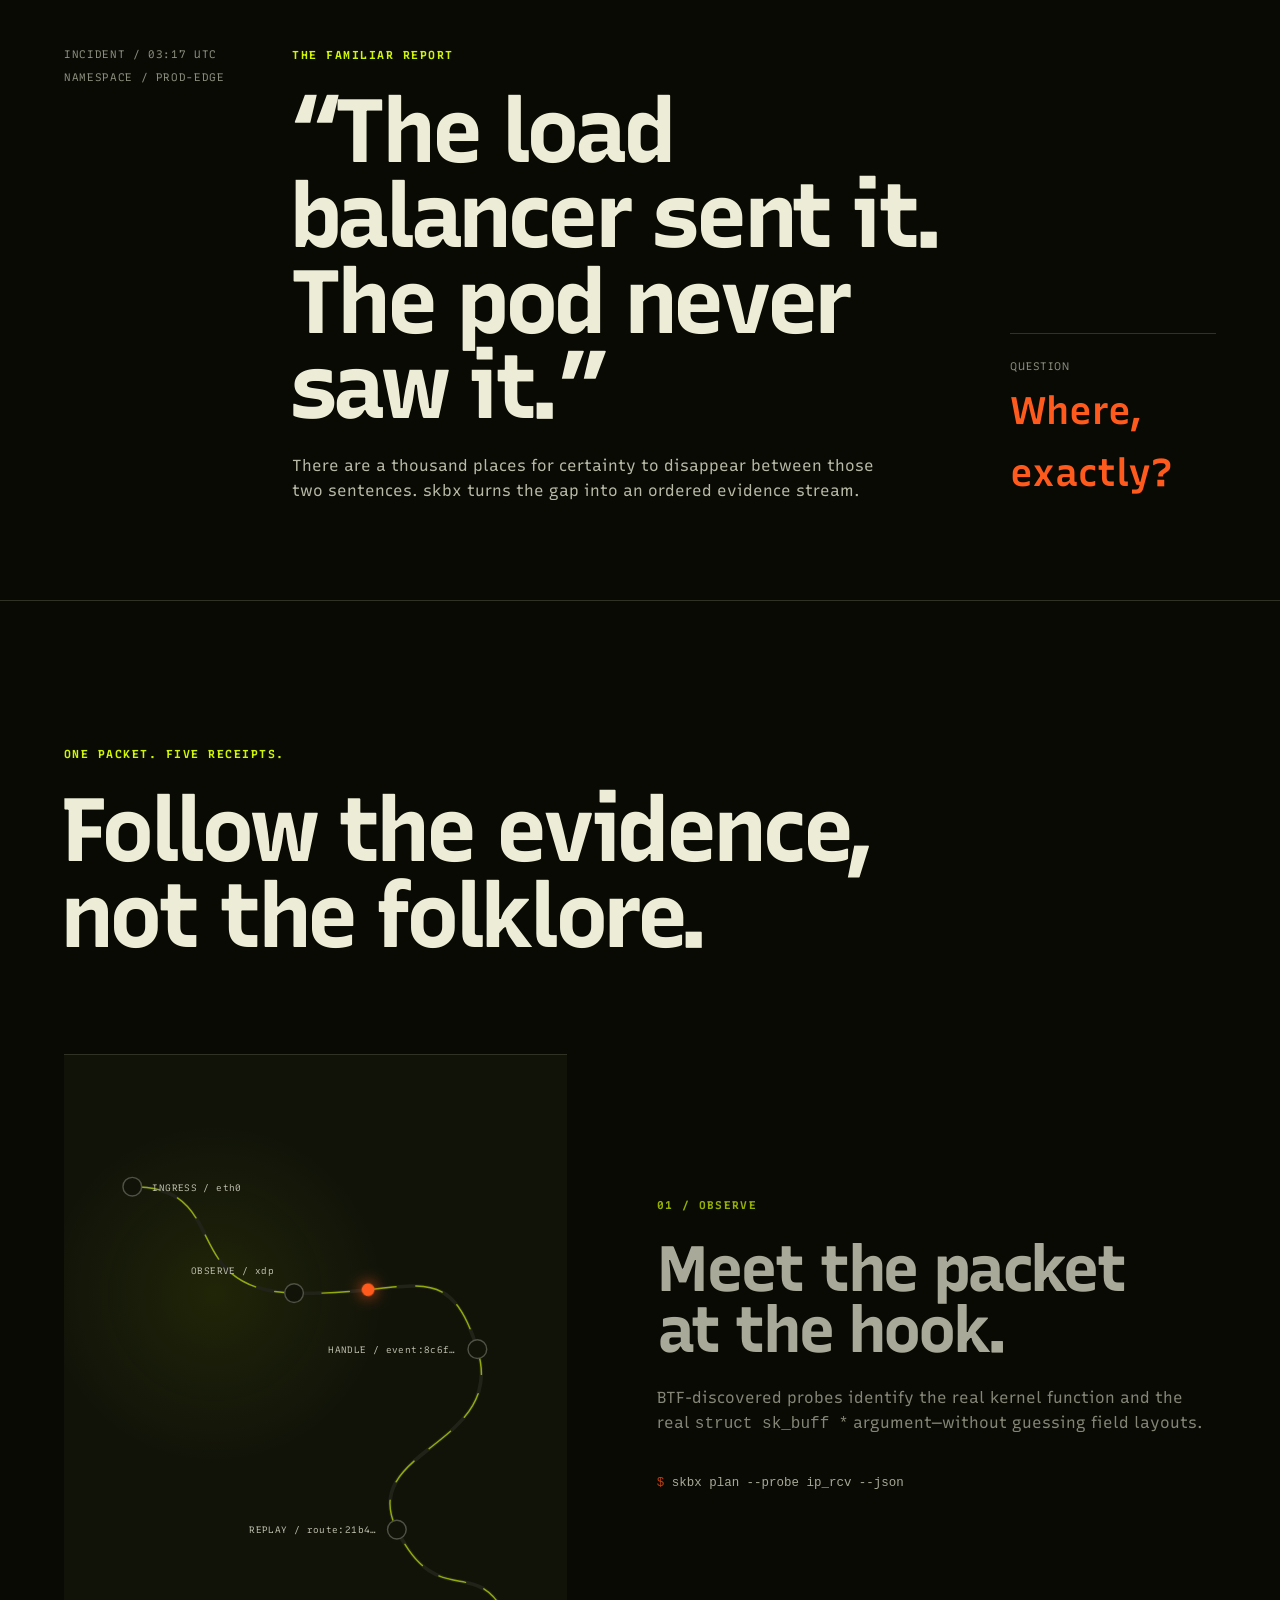
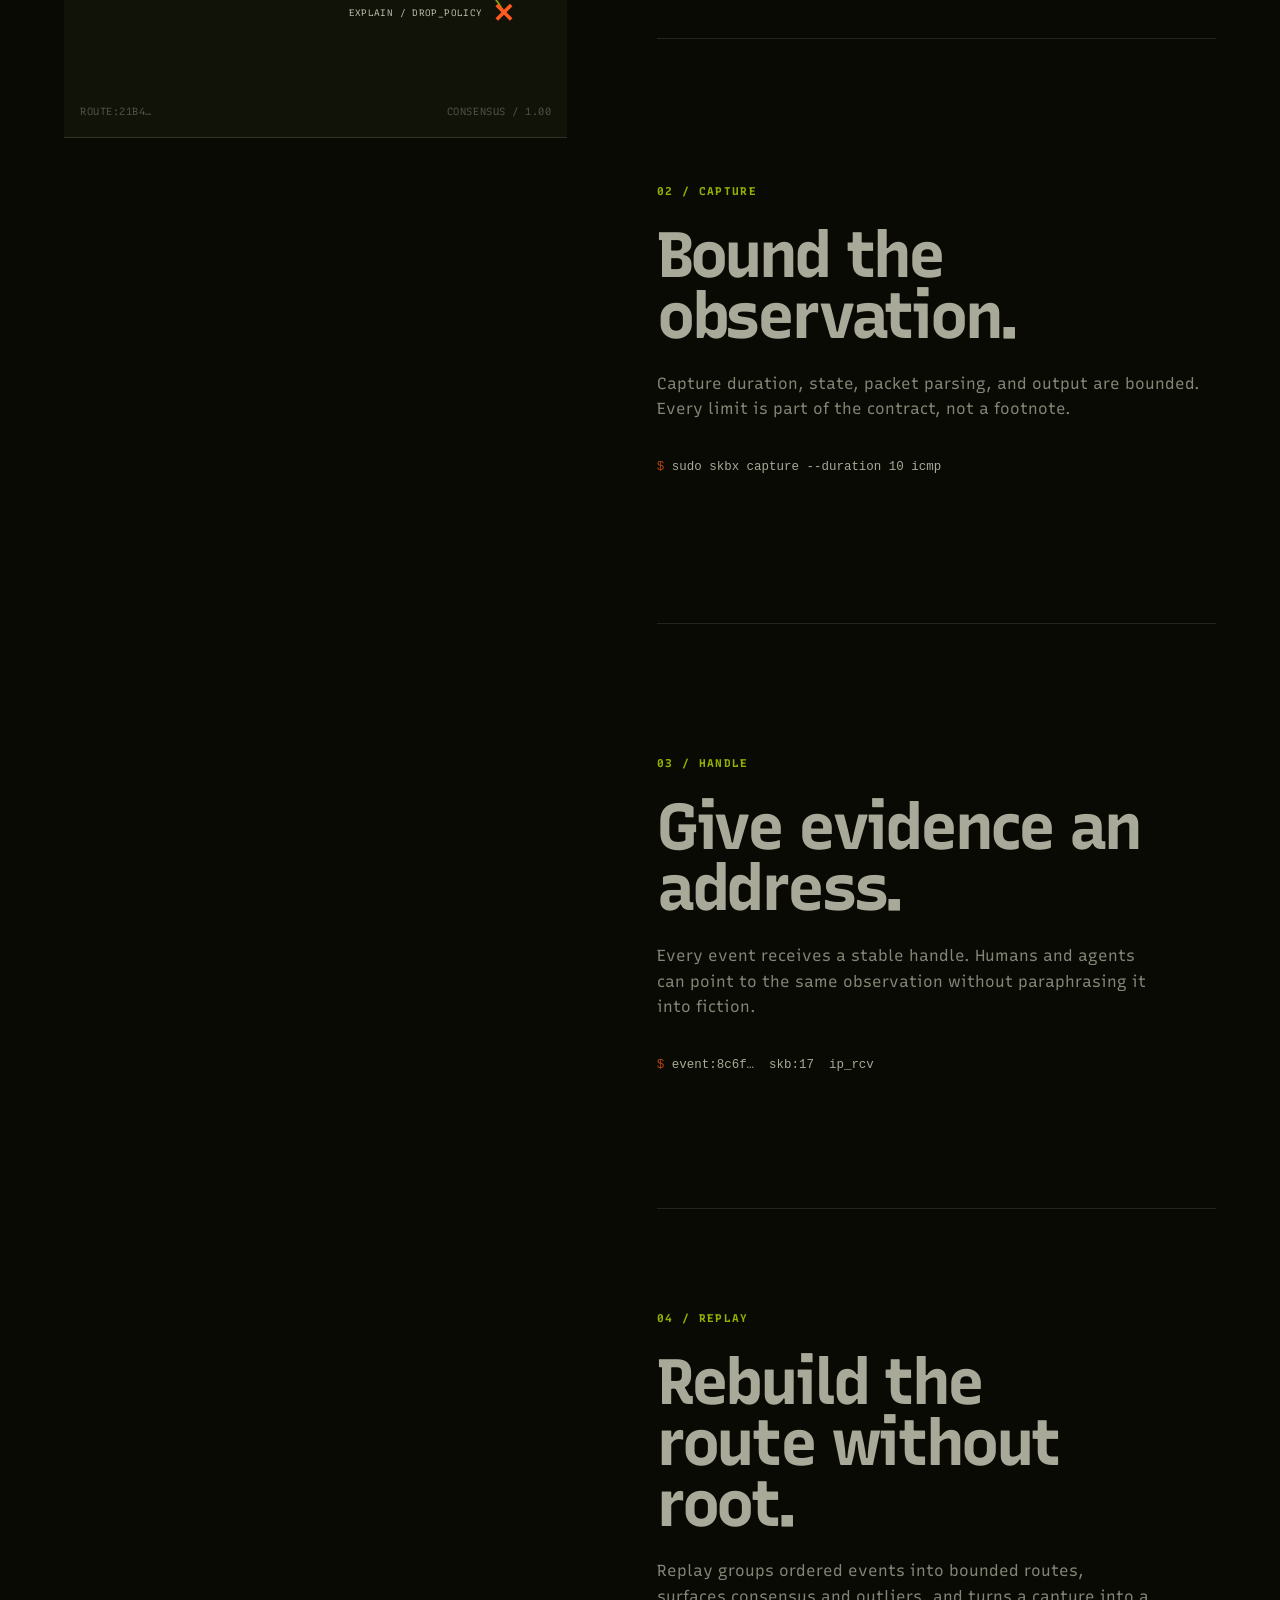
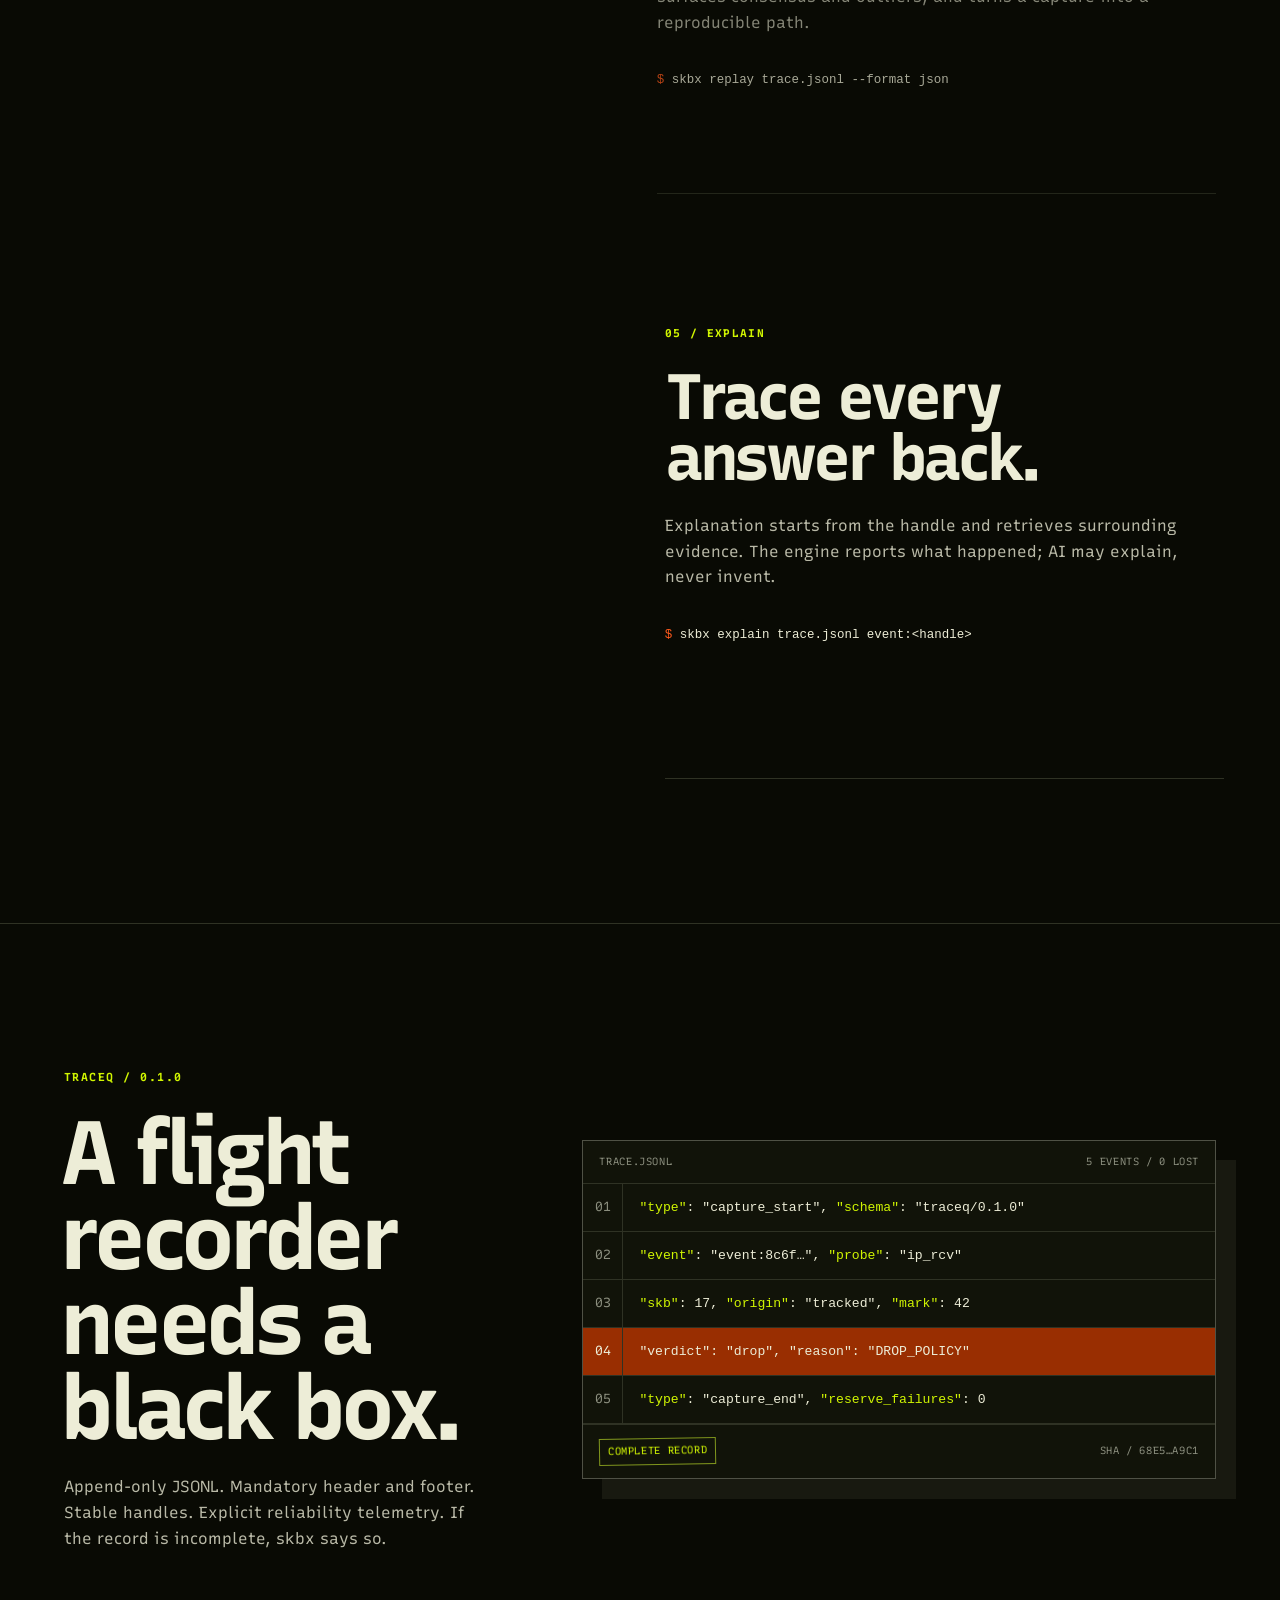
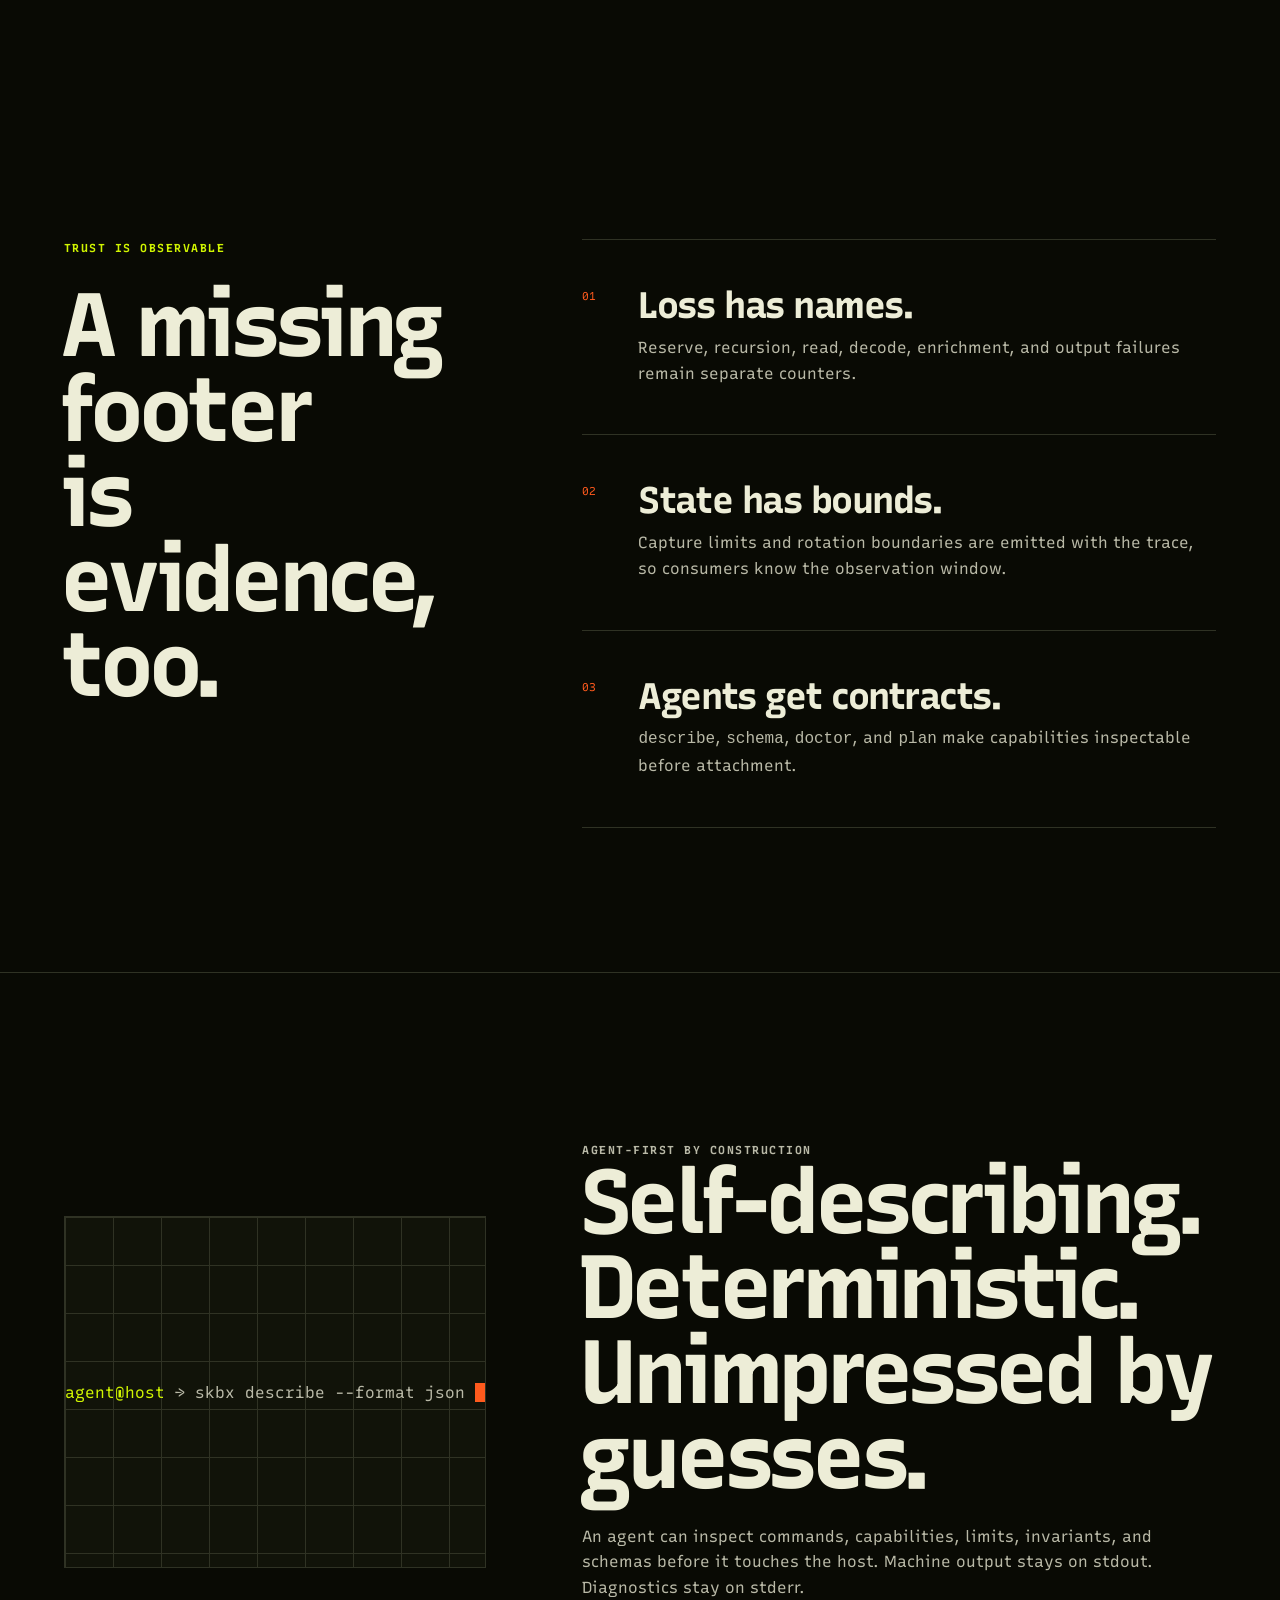
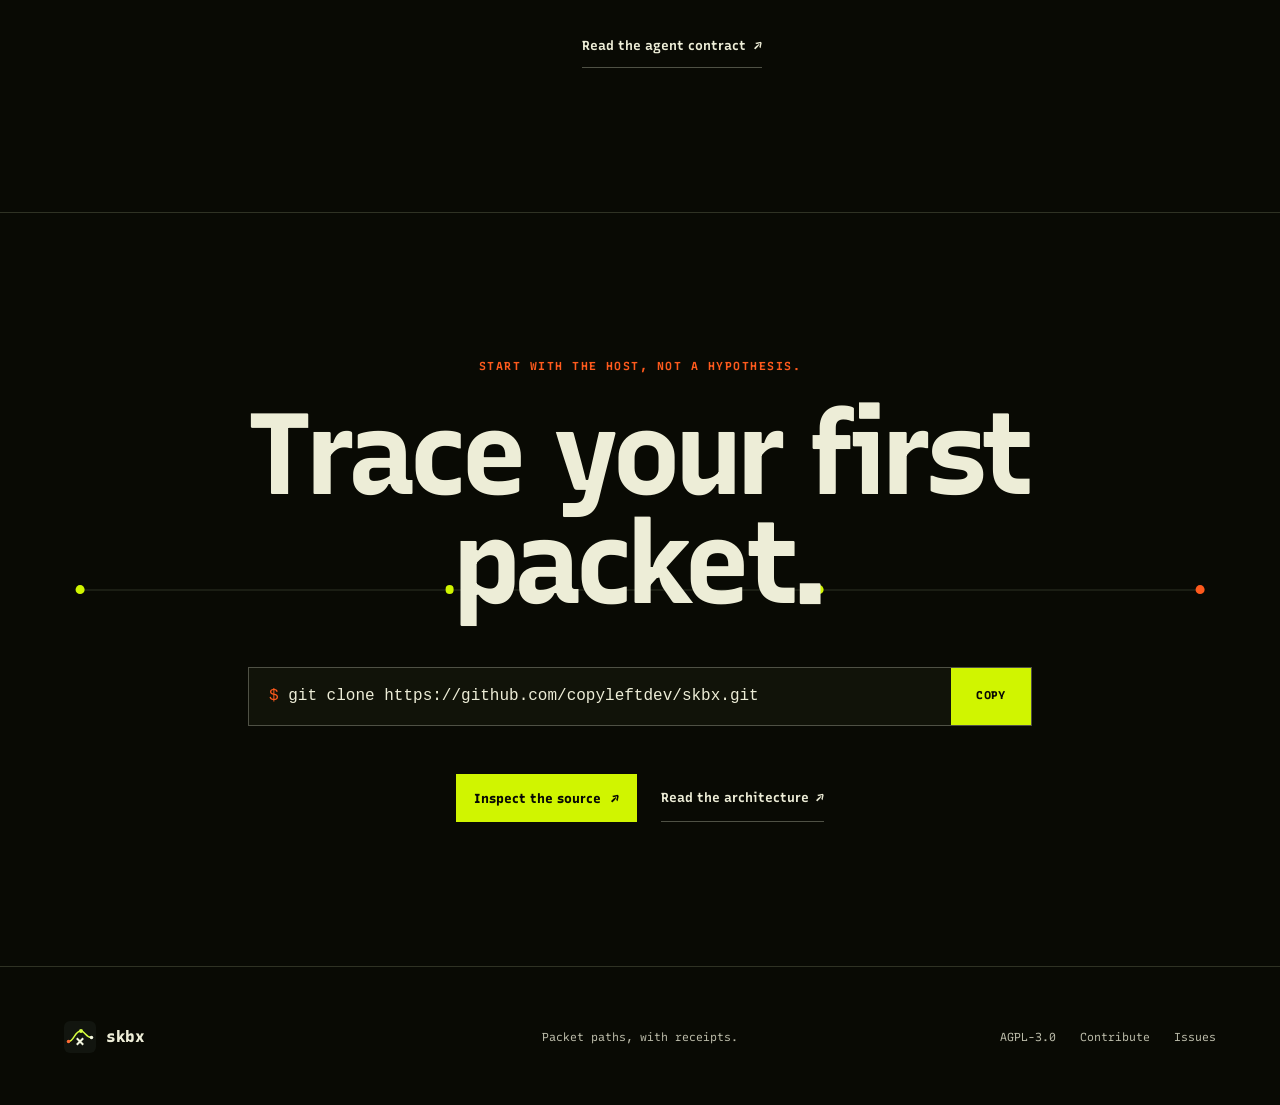
==== commit 0d85b9c7: "Publish workspace crates from releases" ====
--- a/docs/index.html
+++ b/docs/index.html
@@ -55,9 +55,9 @@
           and drops—then replay the exact route from bounded evidence.
         </p>
         <div class="hero-actions reveal" style="--i: 3">
-          <button class="command-copy" type="button" data-copy="cargo install --git https://github.com/copyleftdev/skbx" aria-describedby="copy-status">
+          <button class="command-copy" type="button" data-copy="cargo install --git https://github.com/copyleftdev/skbx --locked skbx-cli" aria-describedby="copy-status">
             <span class="prompt" aria-hidden="true">$</span>
-            <code>cargo install --git …/skbx</code>
+            <code>cargo install --git …/skbx --locked skbx-cli</code>
             <span class="copy-label">Copy install</span>
           </button>
           <a class="text-link" href="#flight">Follow packet <span aria-hidden="true">↓</span></a>
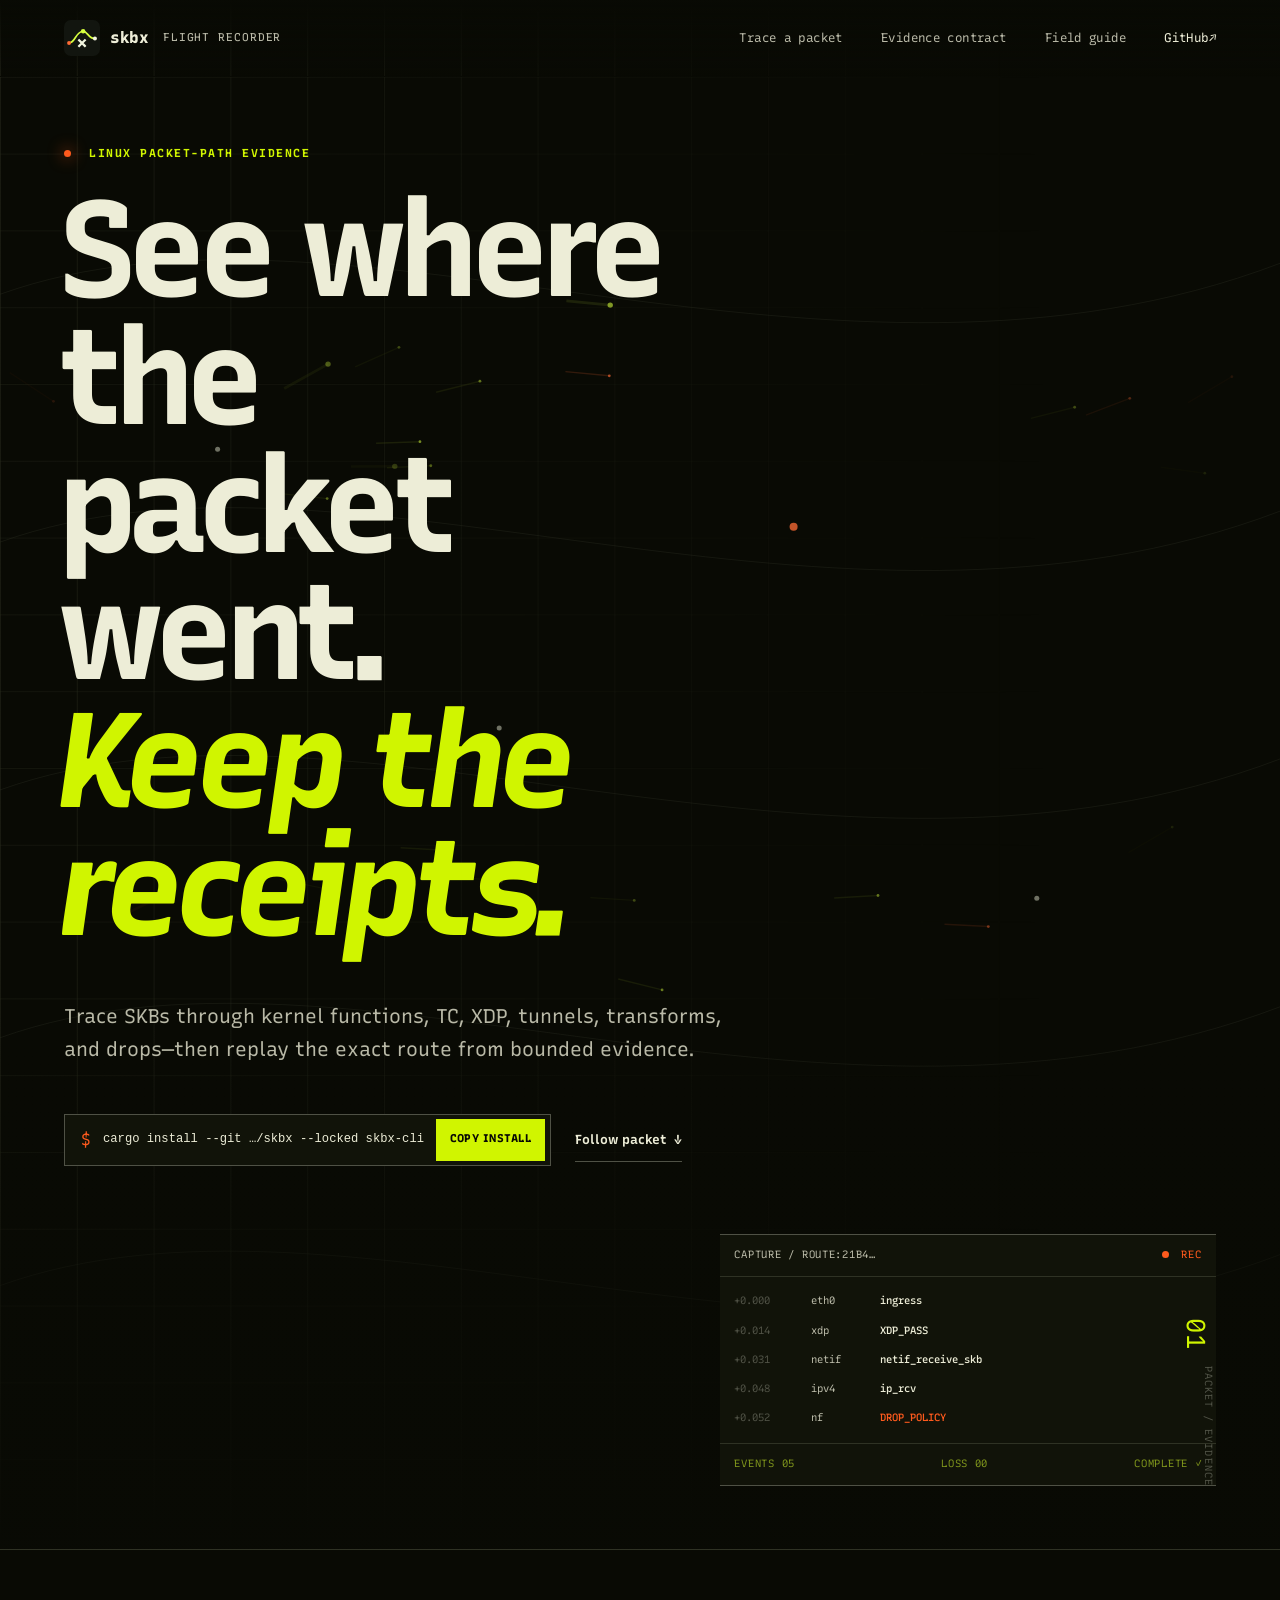
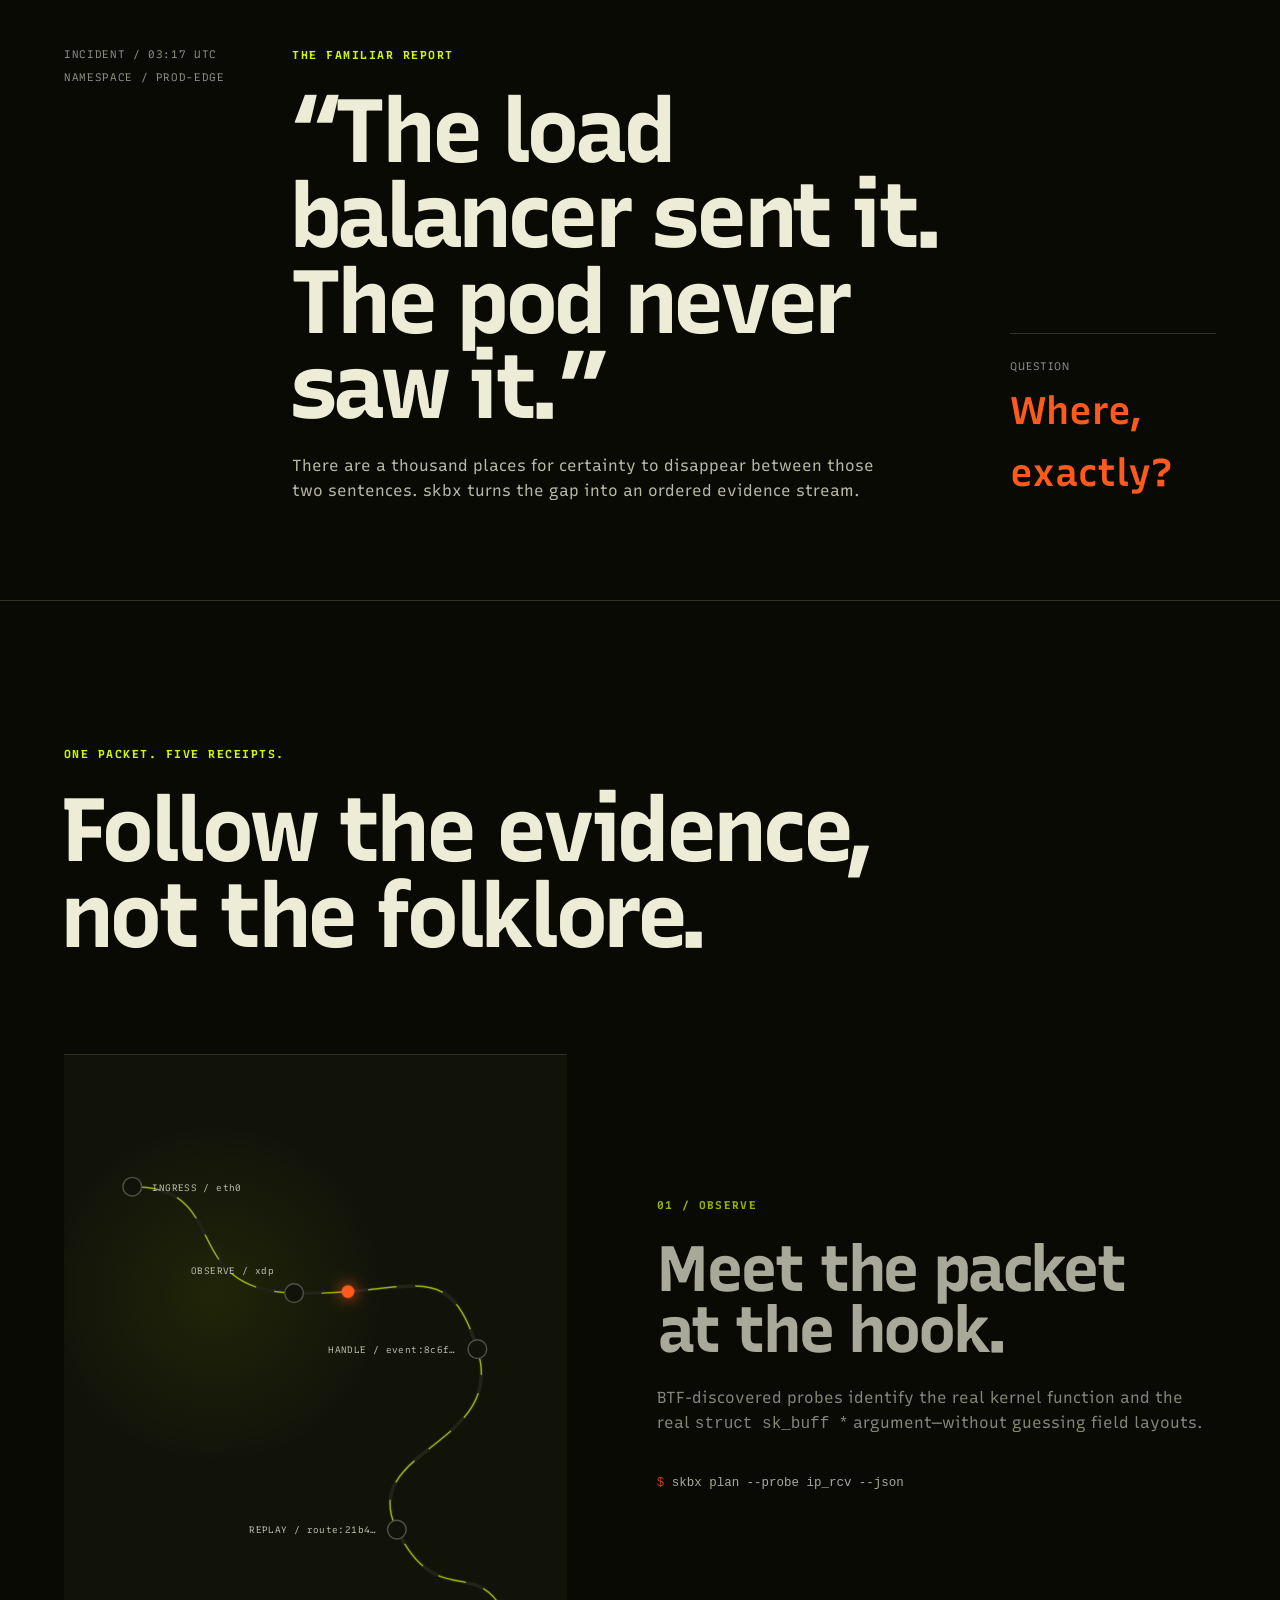
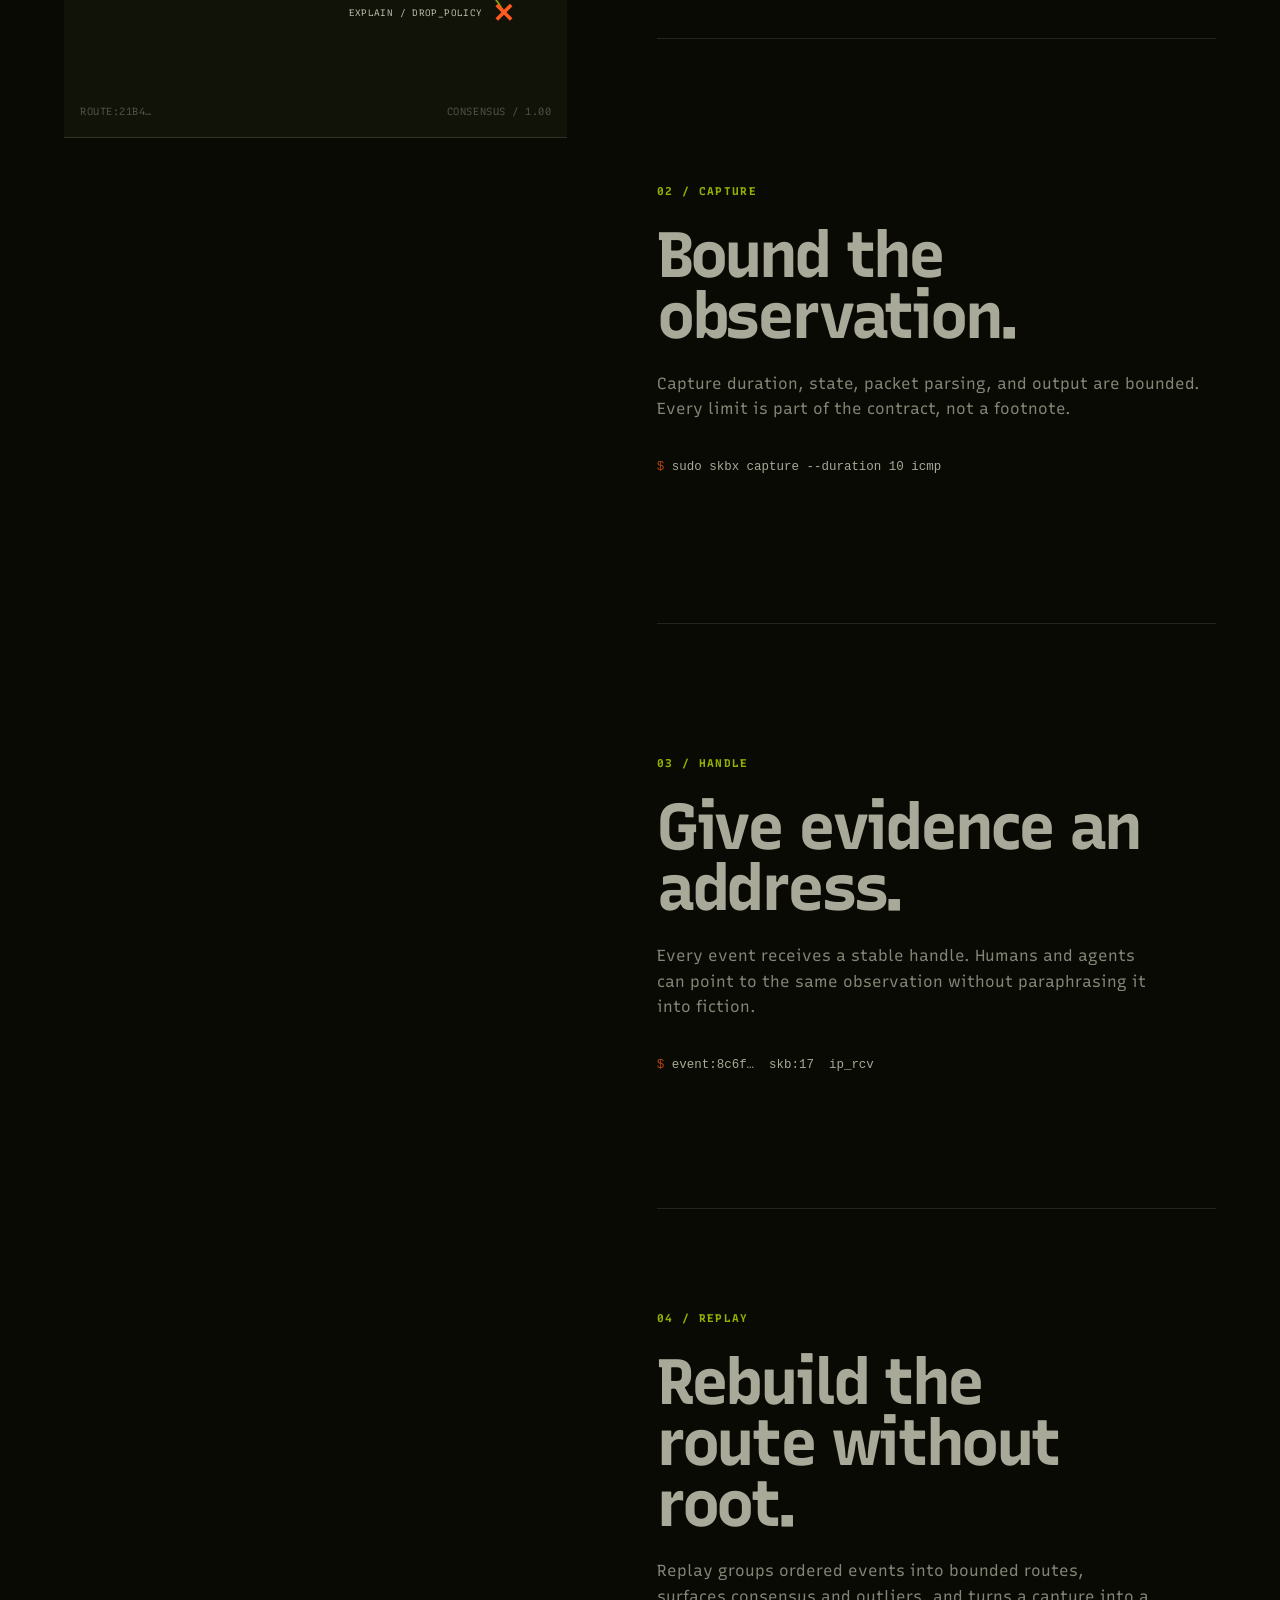
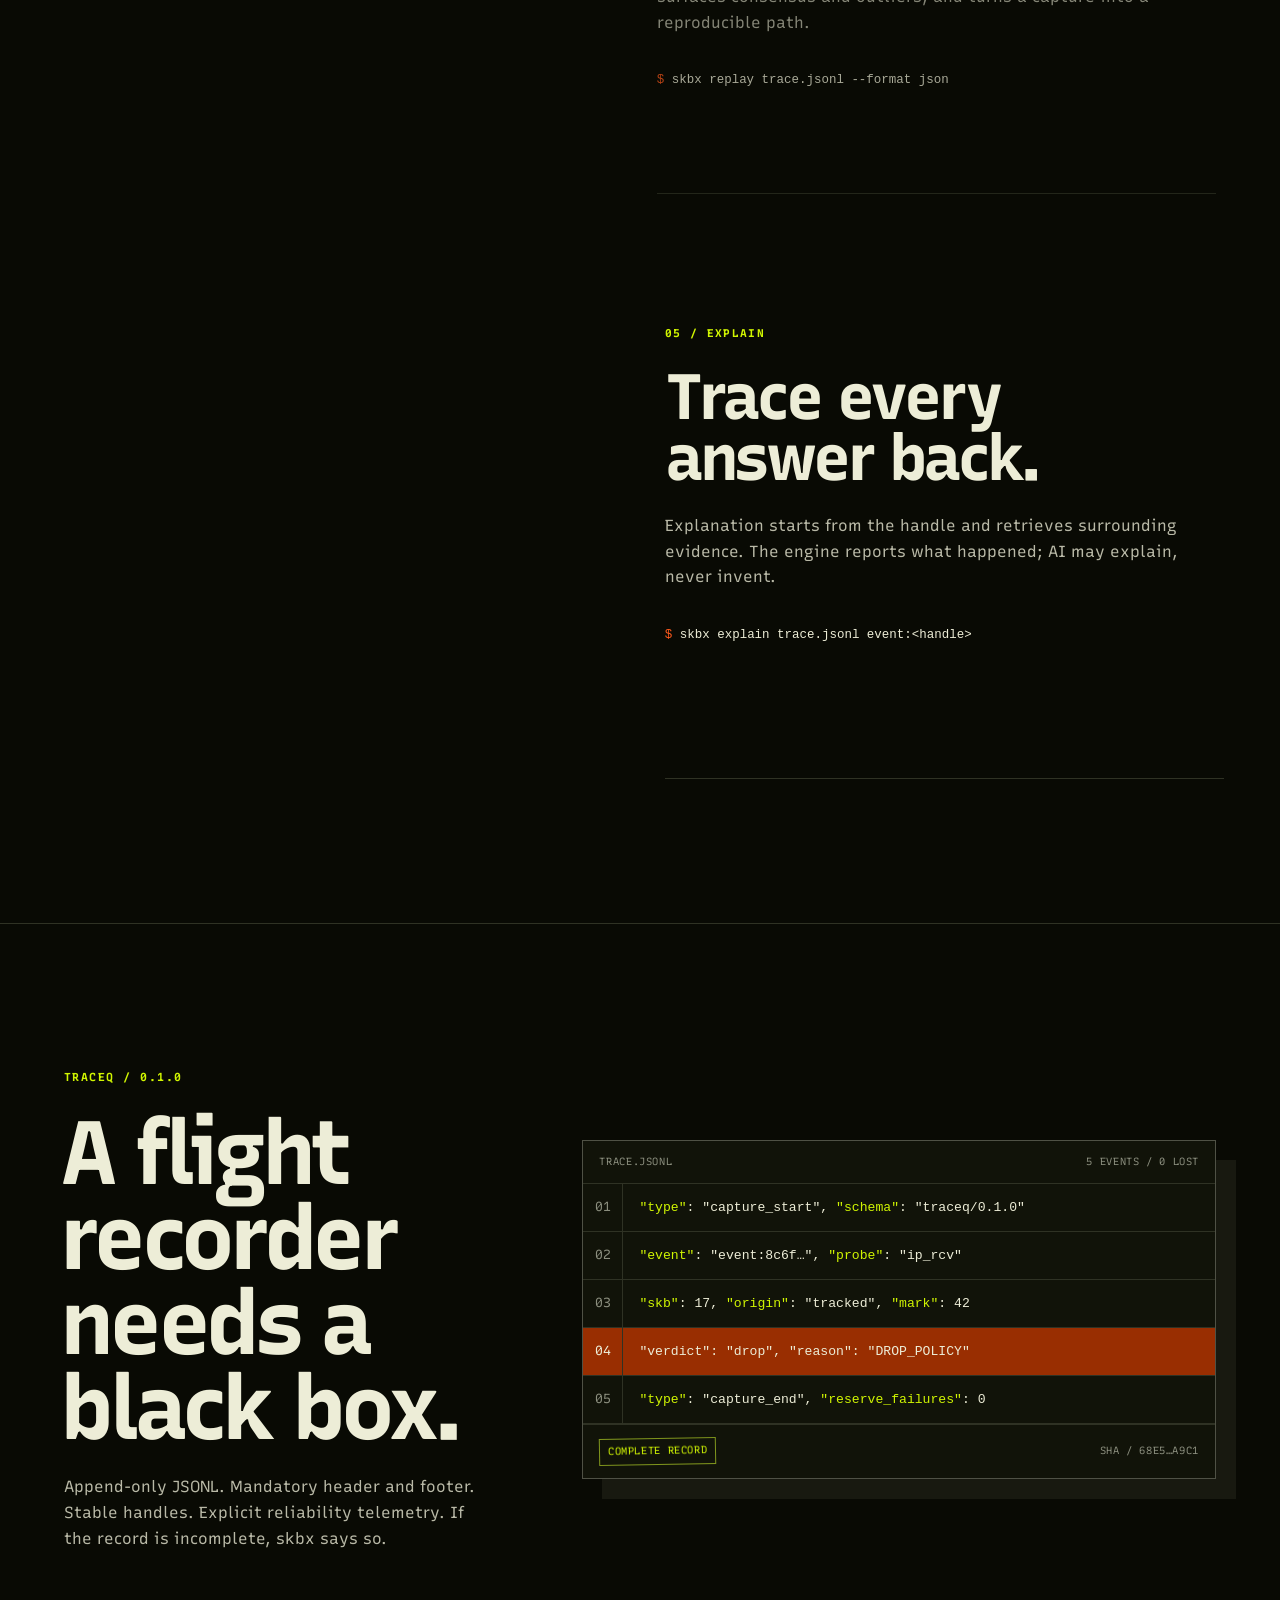
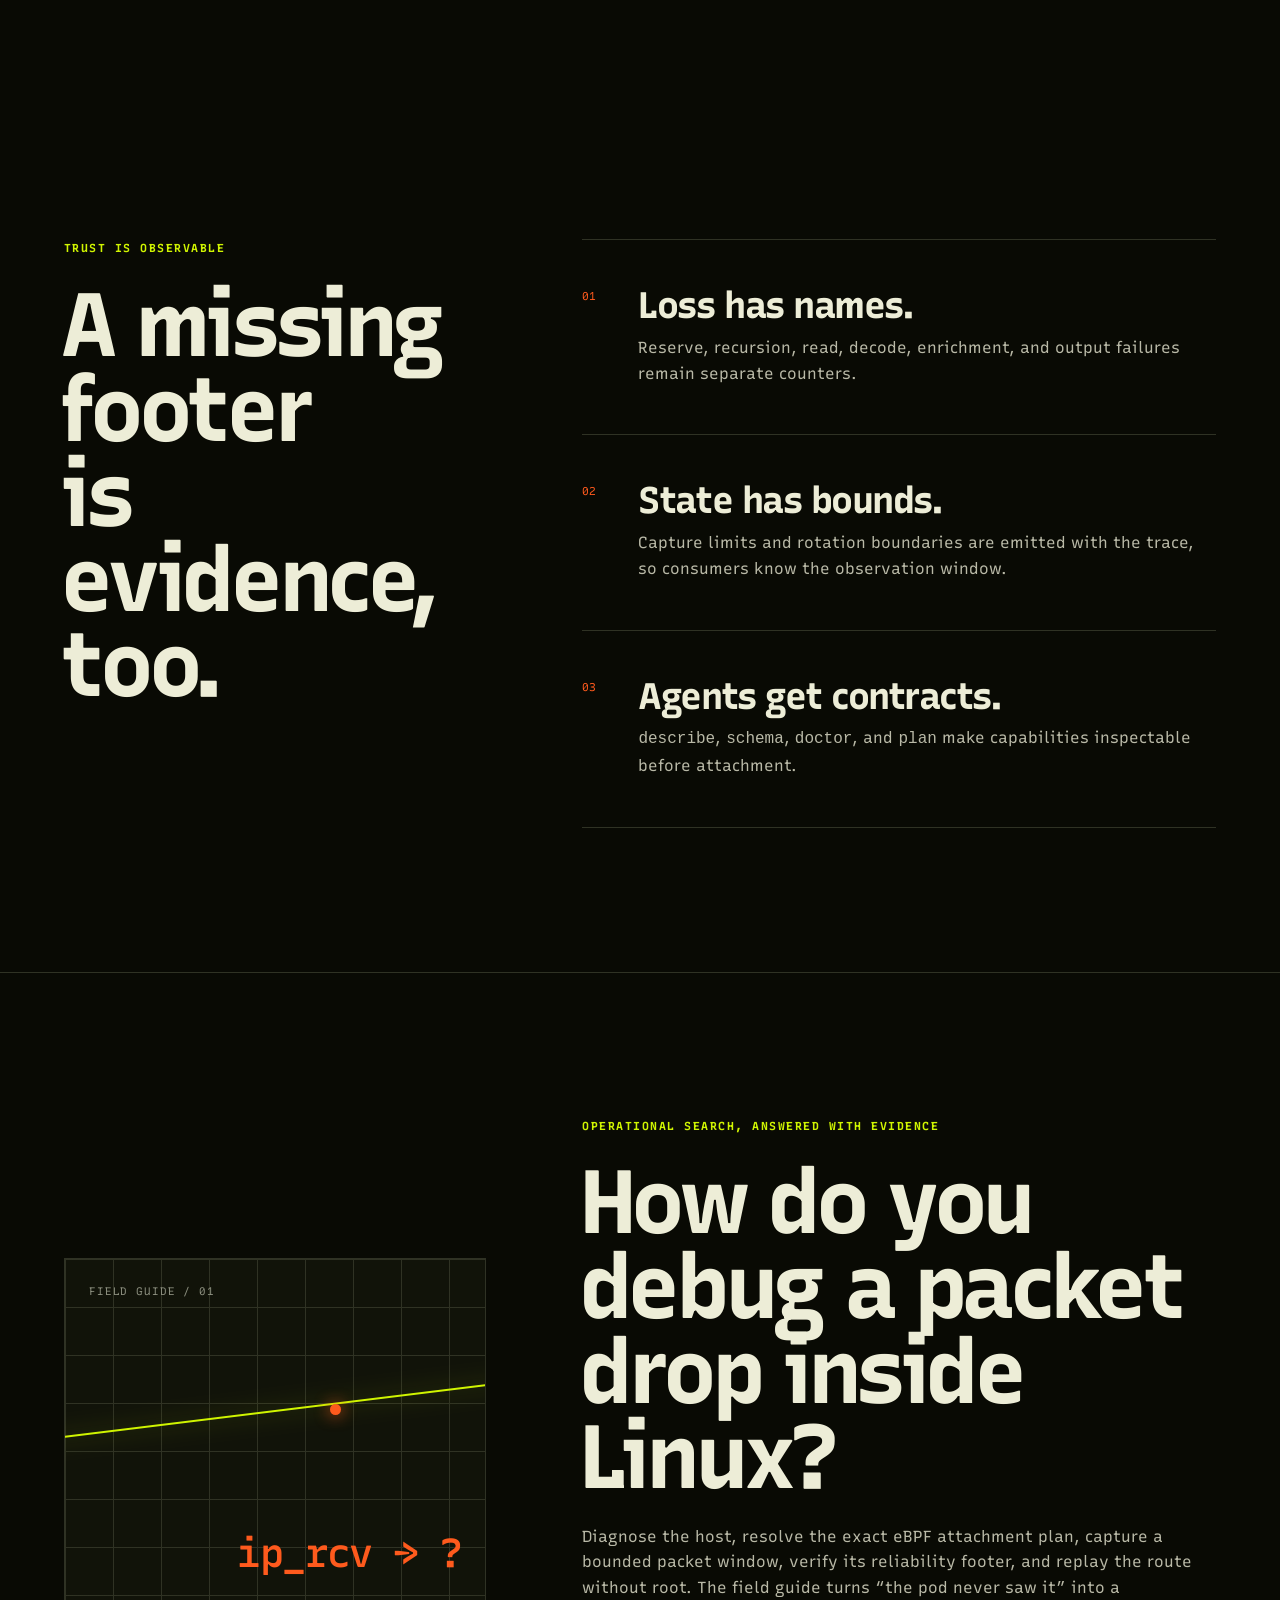
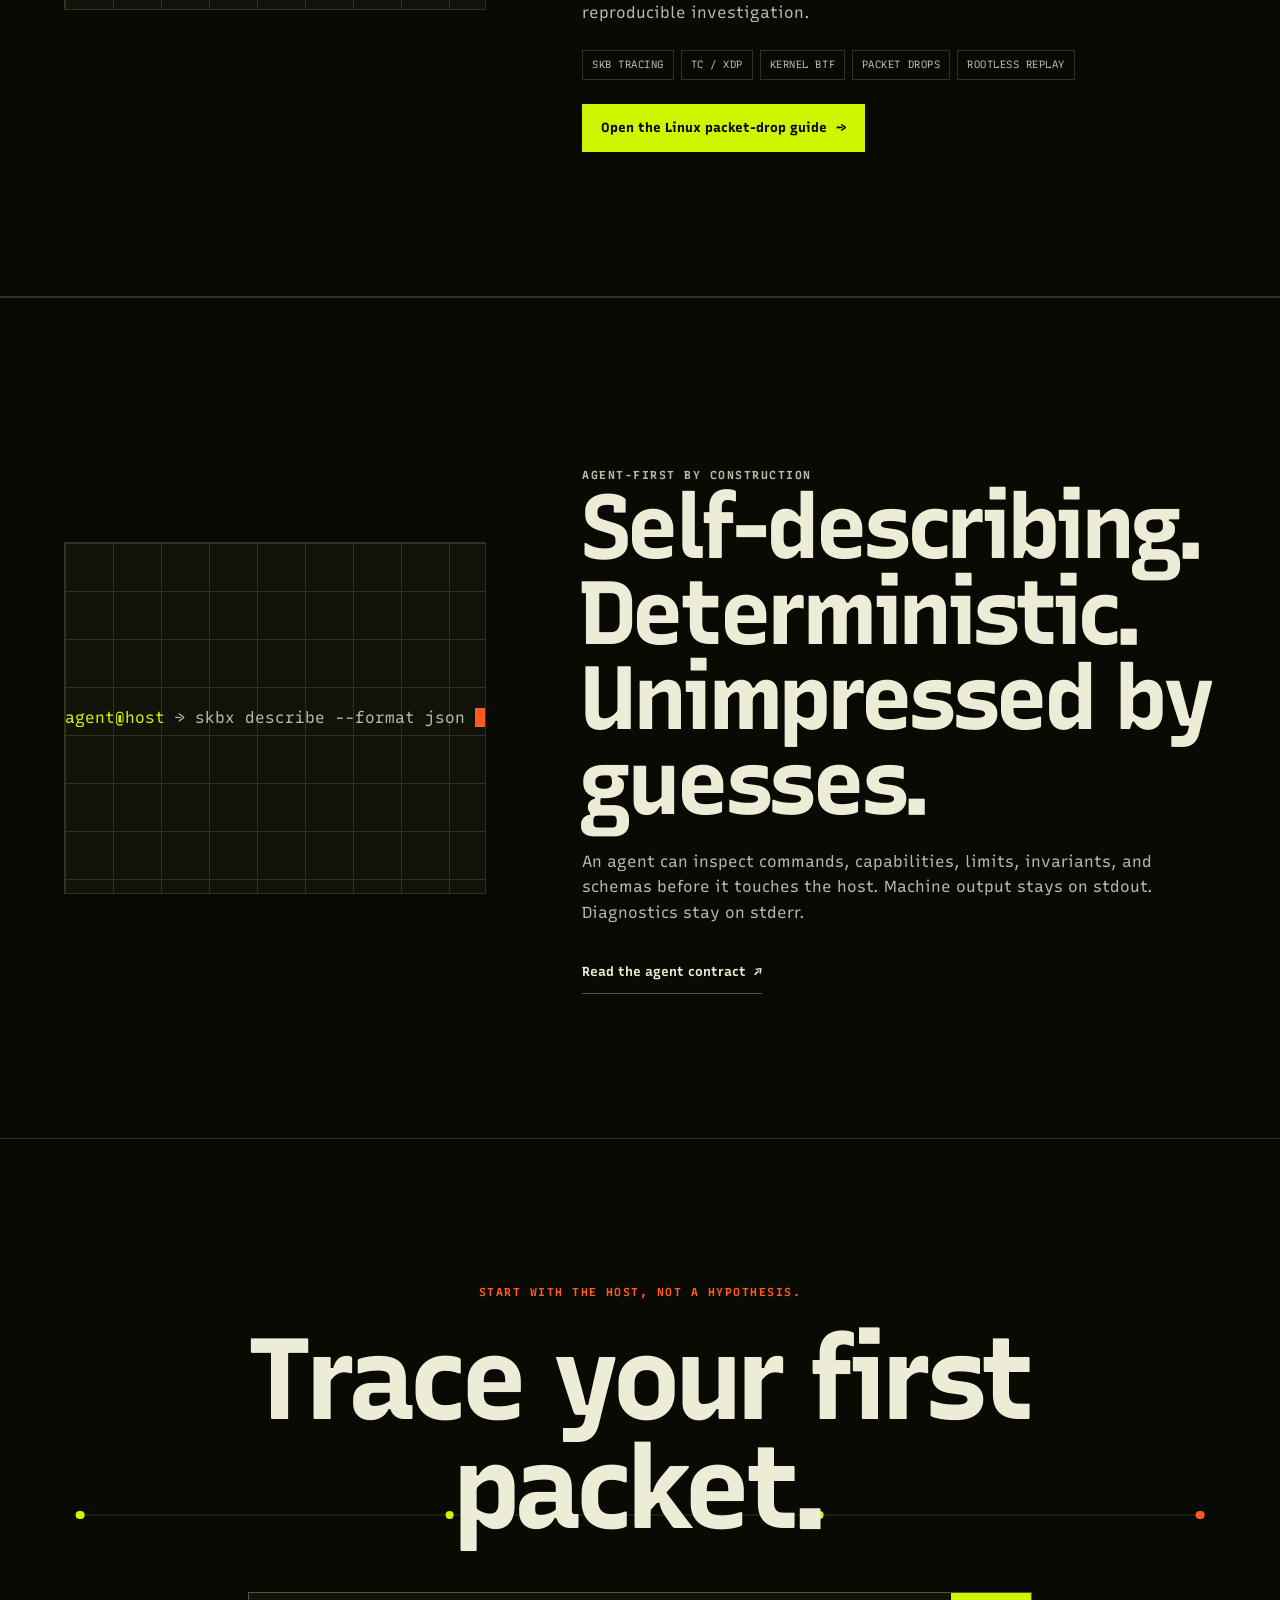
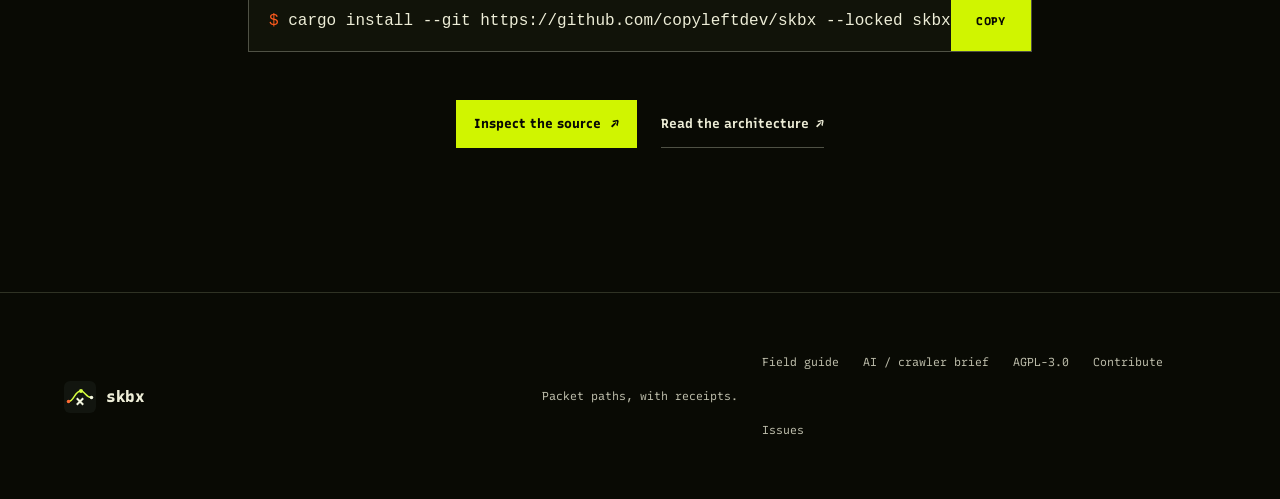
==== commit 224e0200: "Add SEO and AI discovery layer" ====
--- a/docs/index.html
+++ b/docs/index.html
@@ -1,14 +1,27 @@
-<!doctype html>
+<!DOCTYPE html>
 <html lang="en">
 <head>
   <meta charset="utf-8">
   <meta name="viewport" content="width=device-width, initial-scale=1, viewport-fit=cover">
   <meta name="theme-color" content="#12150f">
-  <meta name="description" content="skbx traces where packets travel inside Linux and preserves bounded, replayable evidence with stable handles and explicit loss telemetry.">
-  <meta property="og:title" content="skbx — packet paths, with receipts">
-  <meta property="og:description" content="Trace kernel networking paths. Capture the evidence. Replay every route.">
+  <meta name="description" content="Trace Linux packet paths through kernel hooks, TC, XDP, tunnels, and drops with Rust and CO-RE eBPF—then replay the bounded evidence.">
+  <meta name="robots" content="index, follow, max-image-preview:large, max-snippet:-1, max-video-preview:-1">
+  <meta name="author" content="copyleftdev">
+  <meta property="og:title" content="skbx — Linux packet tracing with replayable eBPF evidence">
+  <meta property="og:description" content="See where a packet went inside Linux. Preserve stable event handles, replay exact routes, and inspect explicit loss telemetry.">
   <meta property="og:type" content="website">
   <meta property="og:url" content="https://copyleftdev.github.io/skbx/">
+  <meta property="og:site_name" content="skbx">
+  <meta property="og:locale" content="en_US">
+  <meta property="og:image" content="https://copyleftdev.github.io/skbx/assets/skbx-social-card.png">
+  <meta property="og:image:width" content="1200">
+  <meta property="og:image:height" content="630">
+  <meta property="og:image:alt" content="skbx packet flight recorder route through Linux kernel hooks">
+  <meta name="twitter:card" content="summary_large_image">
+  <meta name="twitter:title" content="skbx — Linux packet tracing with replayable eBPF evidence">
+  <meta name="twitter:description" content="Capture Linux kernel packet paths, replay exact routes, and keep explicit reliability telemetry.">
+  <meta name="twitter:image" content="https://copyleftdev.github.io/skbx/assets/skbx-social-card.png">
+  <meta name="twitter:image:alt" content="skbx packet flight recorder route through Linux kernel hooks">
   <link rel="canonical" href="https://copyleftdev.github.io/skbx/">
   <link rel="icon" href="assets/skbx-flight-mark.svg" type="image/svg+xml">
   <link rel="preconnect" href="https://fonts.googleapis.com">
@@ -18,7 +31,80 @@
   <noscript><link href="https://fonts.googleapis.com/css2?family=Recursive:slnt,wght@-15..0,300..1000&amp;display=swap" rel="stylesheet"></noscript>
   <link rel="stylesheet" href="styles.css">
   <script src="site.js" defer></script>
-  <title>skbx — packet paths, with receipts</title>
+  <script type="application/ld+json">
+  {
+    "@context": "https://schema.org",
+    "@graph": [
+      {
+        "@type": "WebPage",
+        "@id": "https://copyleftdev.github.io/skbx/#webpage",
+        "url": "https://copyleftdev.github.io/skbx/",
+        "name": "skbx — Linux packet tracing with replayable eBPF evidence",
+        "description": "skbx traces Linux packet paths through kernel functions, TC, XDP, tunnels, transforms, and drops, then preserves the bounded evidence for deterministic replay.",
+        "inLanguage": "en",
+        "mainEntity": {
+          "@id": "https://copyleftdev.github.io/skbx/#software"
+        },
+        "primaryImageOfPage": {
+          "@id": "https://copyleftdev.github.io/skbx/#social-card"
+        }
+      },
+      {
+        "@type": "ImageObject",
+        "@id": "https://copyleftdev.github.io/skbx/#social-card",
+        "url": "https://copyleftdev.github.io/skbx/assets/skbx-social-card.png",
+        "contentUrl": "https://copyleftdev.github.io/skbx/assets/skbx-social-card.png",
+        "width": 1200,
+        "height": 630,
+        "caption": "skbx packet flight recorder route through Linux kernel hooks"
+      },
+      {
+        "@type": ["SoftwareApplication", "SoftwareSourceCode"],
+        "@id": "https://copyleftdev.github.io/skbx/#software",
+        "name": "skbx",
+        "alternateName": "skbx packet flight recorder",
+        "description": "An open-source Linux packet-path flight recorder built with Rust and CO-RE eBPF. It captures bounded kernel-networking evidence, assigns stable handles, reconstructs routes, and reports observation loss explicitly.",
+        "url": "https://copyleftdev.github.io/skbx/",
+        "codeRepository": "https://github.com/copyleftdev/skbx",
+        "downloadUrl": "https://github.com/copyleftdev/skbx",
+        "installUrl": "https://github.com/copyleftdev/skbx#install-from-source",
+        "image": {
+          "@id": "https://copyleftdev.github.io/skbx/#social-card"
+        },
+        "applicationCategory": "DeveloperApplication",
+        "applicationSubCategory": "Linux packet tracing and eBPF network observability",
+        "operatingSystem": "Linux on x86_64 or arm64",
+        "runtimePlatform": "Linux with kernel BTF and BPF/perf capabilities for live capture",
+        "softwareVersion": "0.1.0",
+        "programmingLanguage": ["Rust", "C", "eBPF"],
+        "license": "https://github.com/copyleftdev/skbx/blob/main/LICENSE",
+        "author": {
+          "@type": "Organization",
+          "name": "copyleftdev",
+          "url": "https://github.com/copyleftdev"
+        },
+        "offers": {
+          "@type": "Offer",
+          "price": 0,
+          "priceCurrency": "USD",
+          "availability": "https://schema.org/InStock"
+        },
+        "featureList": [
+          "BTF-discovered Linux kernel packet probes",
+          "TC and XDP program observations",
+          "SKB lineage across clone, copy, COW, and XDP transitions",
+          "Tunnel and inner-packet filtering",
+          "Stable event and route handles",
+          "Deterministic rootless replay",
+          "Explicit capture loss and completeness telemetry",
+          "Machine-readable commands, schemas, limits, and invariants"
+        ],
+        "keywords": "Linux packet tracing, eBPF observability, SKB tracing, packet drop debugging, XDP tracing, TC tracing, pwru alternative"
+      }
+    ]
+  }
+  </script>
+  <title>skbx — Linux packet tracing with replayable eBPF evidence</title>
 </head>
 <body>
   <a class="skip-link" href="#main">Skip to packet evidence</a>
@@ -32,6 +118,7 @@
     <nav aria-label="Primary navigation">
       <a href="#flight">Trace a packet</a>
       <a href="#contract">Evidence contract</a>
+      <a href="guides/debug-linux-packet-drops.html">Field guide</a>
       <a class="nav-github" href="https://github.com/copyleftdev/skbx">GitHub <span aria-hidden="true">↗</span></a>
     </nav>
   </header>
@@ -100,7 +187,7 @@
         <h2 id="incident-title">“The load balancer sent it.<br>The pod never saw it.”</h2>
         <p>There are a thousand places for certainty to disappear between those two sentences. skbx turns the gap into an ordered evidence stream.</p>
       </div>
-      <div class="incident-verdict" aria-label="Incident question">
+      <div class="incident-verdict">
         <span>Question</span>
         <strong>Where, exactly?</strong>
       </div>
@@ -242,6 +329,31 @@
       </div>
     </section>
 
+    <section class="field-guide" aria-labelledby="field-guide-title">
+      <div class="field-guide-index" aria-hidden="true">
+        <span>FIELD GUIDE / 01</span>
+        <strong>ip_rcv → ?</strong>
+      </div>
+      <div class="field-guide-copy">
+        <p class="section-kicker">Operational search, answered with evidence</p>
+        <h2 id="field-guide-title">How do you debug a packet drop inside Linux?</h2>
+        <p>
+          Diagnose the host, resolve the exact eBPF attachment plan, capture a
+          bounded packet window, verify its reliability footer, and replay the
+          route without root. The field guide turns “the pod never saw it” into
+          a reproducible investigation.
+        </p>
+        <div class="field-guide-terms">
+          <span>SKB tracing</span>
+          <span>TC / XDP</span>
+          <span>kernel BTF</span>
+          <span>packet drops</span>
+          <span>rootless replay</span>
+        </div>
+        <a class="primary-link" href="guides/debug-linux-packet-drops.html">Open the Linux packet-drop guide <span aria-hidden="true">→</span></a>
+      </div>
+    </section>
+
     <section class="agent-contract" aria-labelledby="agent-title">
       <div class="agent-prompt" aria-hidden="true">
         <span class="prompt-mark">agent@host</span>
@@ -263,8 +375,8 @@
       <p class="section-kicker">Start with the host, not a hypothesis.</p>
       <h2 id="install-title">Trace your first packet.</h2>
       <div class="install-command">
-        <code><span>$</span> git clone https://github.com/copyleftdev/skbx.git</code>
-        <button type="button" data-copy="git clone https://github.com/copyleftdev/skbx.git" aria-label="Copy git clone command">Copy</button>
+        <code><span>$</span> cargo install --git https://github.com/copyleftdev/skbx --locked skbx-cli</code>
+        <button type="button" data-copy="cargo install --git https://github.com/copyleftdev/skbx --locked skbx-cli" aria-label="Copy cargo install command">Copy</button>
       </div>
       <div class="install-links">
         <a class="primary-link" href="https://github.com/copyleftdev/skbx">Inspect the source <span aria-hidden="true">↗</span></a>
@@ -280,6 +392,8 @@
     </a>
     <p>Packet paths, with receipts.</p>
     <div>
+      <a href="guides/debug-linux-packet-drops.html">Field guide</a>
+      <a href="llms.txt">AI / crawler brief</a>
       <a href="https://github.com/copyleftdev/skbx/blob/main/LICENSE">AGPL-3.0</a>
       <a href="https://github.com/copyleftdev/skbx/blob/main/CONTRIBUTING.md">Contribute</a>
       <a href="https://github.com/copyleftdev/skbx/issues">Issues</a>
--- a/docs/styles.css
+++ b/docs/styles.css
@@ -80,7 +80,17 @@
 .hero-telemetry,
 .site-header,
 .site-footer,
-.agent-prompt {
+.agent-prompt,
+.guide-breadcrumb,
+.guide-facts,
+.guide-reviewed,
+.guide-toc,
+.guide-step,
+.guide-route,
+.guide-code,
+.guide-command,
+.field-guide-index,
+.field-guide-terms {
   font-variation-settings: "MONO" 1, "CASL" 0;
   font-variant-ligatures: none;
 }
@@ -466,6 +476,7 @@
 .incident,
 .contract,
 .reliability,
+.field-guide,
 .agent-contract,
 .install,
 .site-footer {
@@ -496,6 +507,7 @@
 .flight-intro h2,
 .contract-heading h2,
 .reliability-copy h2,
+.field-guide h2,
 .agent-contract h2,
 .install h2 {
   margin-left: -0.04em;
@@ -794,6 +806,95 @@
   max-width: 38rem;
   margin: 0;
   color: var(--paper-300);
+}
+
+.field-guide {
+  display: grid;
+  gap: var(--space-xl);
+  padding-block: var(--space-2xl);
+  border-top: 1px solid var(--line);
+  border-bottom: 1px solid var(--line);
+}
+
+.field-guide-index {
+  position: relative;
+  display: grid;
+  min-height: 22rem;
+  align-content: space-between;
+  overflow: hidden;
+  padding: var(--space-md);
+  border: 1px solid var(--line);
+  background:
+    linear-gradient(var(--line) 1px, transparent 1px),
+    linear-gradient(90deg, var(--line) 1px, transparent 1px),
+    var(--ink-900);
+  background-size: 3rem 3rem;
+  color: var(--ink-500);
+  font-size: 0.68rem;
+  letter-spacing: 0.08em;
+}
+
+.field-guide-index::before {
+  position: absolute;
+  top: 43%;
+  right: -8%;
+  left: -8%;
+  height: 2px;
+  background: var(--phosphor);
+  box-shadow: 0 0 1.2rem color-mix(in oklch, var(--phosphor) 45%, transparent);
+  content: "";
+  transform: rotate(-7deg);
+}
+
+.field-guide-index::after {
+  position: absolute;
+  top: calc(43% - 0.35rem);
+  left: 63%;
+  width: 0.7rem;
+  height: 0.7rem;
+  border-radius: 50%;
+  background: var(--flare);
+  box-shadow: 0 0 1rem var(--flare);
+  content: "";
+}
+
+.field-guide-index strong {
+  justify-self: end;
+  color: var(--flare);
+  font-size: clamp(1.35rem, 4vw, 2.5rem);
+  font-weight: 540;
+  letter-spacing: -0.04em;
+}
+
+.field-guide-copy {
+  display: grid;
+  align-content: center;
+}
+
+.field-guide-copy > p:not(.section-kicker) {
+  max-width: 42rem;
+  margin: var(--space-md) 0 0;
+  color: var(--paper-300);
+}
+
+.field-guide-terms {
+  display: flex;
+  flex-wrap: wrap;
+  gap: 0.45rem;
+  margin-block: var(--space-md);
+}
+
+.field-guide-terms span {
+  padding: 0.35rem 0.55rem;
+  border: 1px solid var(--line);
+  color: var(--paper-300);
+  font-size: 0.66rem;
+  letter-spacing: 0.05em;
+  text-transform: uppercase;
+}
+
+.field-guide-copy .primary-link {
+  justify-self: start;
 }
 
 .agent-contract {
@@ -966,6 +1067,284 @@
   align-content: center;
 }
 
+/* Technical field guide */
+
+.guide-page {
+  background:
+    linear-gradient(to right, transparent 0, transparent calc(100% - 1px), var(--line) calc(100% - 1px)) 0 0 / clamp(3rem, 6vw, 6rem) 100%,
+    var(--ink-950);
+}
+
+.guide {
+  width: min(100%, var(--max));
+  margin-inline: auto;
+  padding-inline: var(--page);
+}
+
+.guide-hero {
+  padding-block: clamp(9rem, 18vh, 13rem) var(--space-xl);
+  border-bottom: 1px solid var(--line);
+}
+
+.guide-breadcrumb {
+  display: flex;
+  gap: 0.6rem;
+  margin-bottom: var(--space-xl);
+  color: var(--ink-500);
+  font-size: 0.7rem;
+  letter-spacing: 0.08em;
+  text-transform: uppercase;
+}
+
+.guide-breadcrumb a {
+  color: var(--phosphor);
+}
+
+.guide-hero h1 {
+  max-width: 12ch;
+  font-size: clamp(3.2rem, 9vw, 8rem);
+}
+
+.guide-deck {
+  max-width: 48rem;
+  margin: var(--space-lg) 0 0;
+  color: var(--paper-300);
+  font-size: clamp(1.05rem, 2vw, 1.4rem);
+}
+
+.guide-facts {
+  display: grid;
+  gap: 1px;
+  margin: var(--space-lg) 0 0;
+  background: var(--line);
+}
+
+.guide-facts > div {
+  padding: 1rem;
+  background: var(--ink-900);
+}
+
+.guide-facts dt {
+  color: var(--ink-500);
+  font-size: 0.64rem;
+  letter-spacing: 0.08em;
+  text-transform: uppercase;
+}
+
+.guide-facts dd {
+  margin: 0.3rem 0 0;
+  color: var(--paper-100);
+  font-size: 0.78rem;
+}
+
+.guide-reviewed {
+  margin: var(--space-md) 0 0;
+  color: var(--ink-500);
+  font-size: 0.7rem;
+}
+
+.guide-layout {
+  display: grid;
+  gap: var(--space-xl);
+  padding-block: var(--space-xl) var(--space-2xl);
+}
+
+.guide-toc {
+  align-self: start;
+  padding-top: var(--space-md);
+  border-top: 1px solid var(--line);
+  color: var(--paper-300);
+  font-size: 0.72rem;
+}
+
+.guide-toc > p {
+  margin: 0 0 var(--space-md);
+  color: var(--phosphor);
+  font-weight: 650;
+  letter-spacing: 0.1em;
+  text-transform: uppercase;
+}
+
+.guide-toc ol {
+  display: grid;
+  gap: 0.2rem;
+  margin: 0;
+  padding: 0;
+  list-style: decimal-leading-zero inside;
+}
+
+.guide-toc a {
+  display: inline-flex;
+  min-height: 40px;
+  align-items: center;
+  border-bottom: 1px solid transparent;
+}
+
+@media (hover: hover) {
+  .guide-toc a:hover {
+    color: var(--phosphor);
+    border-color: var(--phosphor-dim);
+  }
+}
+
+.guide-content {
+  min-width: 0;
+}
+
+.guide-content > section {
+  padding-block: var(--space-xl);
+  border-bottom: 1px solid var(--line);
+  scroll-margin-top: 5rem;
+}
+
+.guide-content > section:first-child {
+  padding-top: var(--space-md);
+}
+
+.guide-content h2 {
+  max-width: 13ch;
+  margin-left: -0.04em;
+  font-size: clamp(2.35rem, 5.5vw, 5rem);
+  letter-spacing: -0.055em;
+}
+
+.guide-content section > p:not(.section-kicker) {
+  max-width: 46rem;
+  margin: var(--space-md) 0 0;
+  color: var(--paper-300);
+}
+
+.guide-content p code {
+  color: var(--paper-100);
+}
+
+.guide-step {
+  display: block;
+  margin-bottom: var(--space-md);
+  color: var(--phosphor);
+  font-size: 0.7rem;
+  font-weight: 670;
+  letter-spacing: 0.12em;
+}
+
+.guide-route {
+  display: flex;
+  flex-wrap: wrap;
+  align-items: center;
+  gap: 0.65rem;
+  margin-top: var(--space-lg);
+  color: var(--paper-300);
+  font-size: 0.72rem;
+  letter-spacing: 0.05em;
+  text-transform: uppercase;
+}
+
+.guide-route span {
+  padding: 0.55rem 0.7rem;
+  border: 1px solid var(--line);
+  background: var(--ink-900);
+}
+
+.guide-route i {
+  color: var(--flare);
+  font-style: normal;
+}
+
+.guide-code,
+.guide-command {
+  margin: var(--space-lg) 0 0;
+  border: 1px solid var(--ink-650);
+  background: var(--ink-900);
+  font-size: clamp(0.72rem, 1.3vw, 0.86rem);
+}
+
+.guide-code {
+  overflow-x: auto;
+  padding: var(--space-md);
+  color: var(--paper-100);
+}
+
+.guide-code::before,
+.guide-command pre::before {
+  color: var(--flare);
+  content: "$ ";
+}
+
+.guide-command {
+  display: flex;
+  align-items: stretch;
+}
+
+.guide-command pre {
+  min-width: 0;
+  flex: 1;
+  margin: 0;
+  overflow-x: auto;
+  padding: var(--space-md);
+}
+
+.guide-command button {
+  min-width: 5rem;
+  border: 0;
+  background: var(--phosphor);
+  color: var(--ink-950);
+  cursor: pointer;
+  font-size: 0.7rem;
+  font-weight: 780;
+  letter-spacing: 0.04em;
+  text-transform: uppercase;
+}
+
+.guide-callout {
+  max-width: 46rem;
+  margin-top: var(--space-lg);
+  padding: var(--space-md);
+  border-left: 3px solid var(--flare);
+  background: var(--ink-900);
+}
+
+.guide-callout strong {
+  color: var(--flare);
+  font-size: 0.72rem;
+  letter-spacing: 0.08em;
+  text-transform: uppercase;
+}
+
+.guide-callout p {
+  margin: 0.45rem 0 0;
+  color: var(--paper-300);
+}
+
+.guide-questions {
+  display: grid;
+  margin-top: var(--space-lg);
+  border-top: 1px solid var(--line);
+}
+
+.guide-questions article {
+  padding-block: var(--space-lg);
+  border-bottom: 1px solid var(--line);
+}
+
+.guide-questions h3 {
+  max-width: 24ch;
+  font-size: clamp(1.35rem, 3vw, 2.15rem);
+  letter-spacing: -0.04em;
+}
+
+.guide-questions p {
+  max-width: 42rem;
+  margin: var(--space-sm) 0 0;
+  color: var(--paper-300);
+}
+
+.guide-links {
+  display: flex;
+  flex-wrap: wrap;
+  gap: var(--space-md);
+  margin-top: var(--space-lg);
+}
+
 @media (min-width: 40rem) {
   .site-header nav a {
     display: inline-flex;
@@ -1001,6 +1380,10 @@
   .site-footer > div {
     justify-self: end;
   }
+
+  .guide-facts {
+    grid-template-columns: repeat(2, 1fr);
+  }
 }
 
 @media (min-width: 52rem) {
@@ -1034,6 +1417,7 @@
 
   .contract,
   .reliability,
+  .field-guide,
   .agent-contract {
     grid-template-columns: minmax(0, 0.8fr) minmax(25rem, 1.2fr);
     align-items: center;
@@ -1043,6 +1427,20 @@
     align-self: start;
     position: sticky;
     top: 8rem;
+  }
+
+  .guide-layout {
+    grid-template-columns: minmax(12rem, 0.3fr) minmax(0, 1fr);
+    gap: clamp(3rem, 8vw, 9rem);
+  }
+
+  .guide-toc {
+    position: sticky;
+    top: 7rem;
+  }
+
+  .guide-facts {
+    grid-template-columns: repeat(4, 1fr);
   }
 }
 
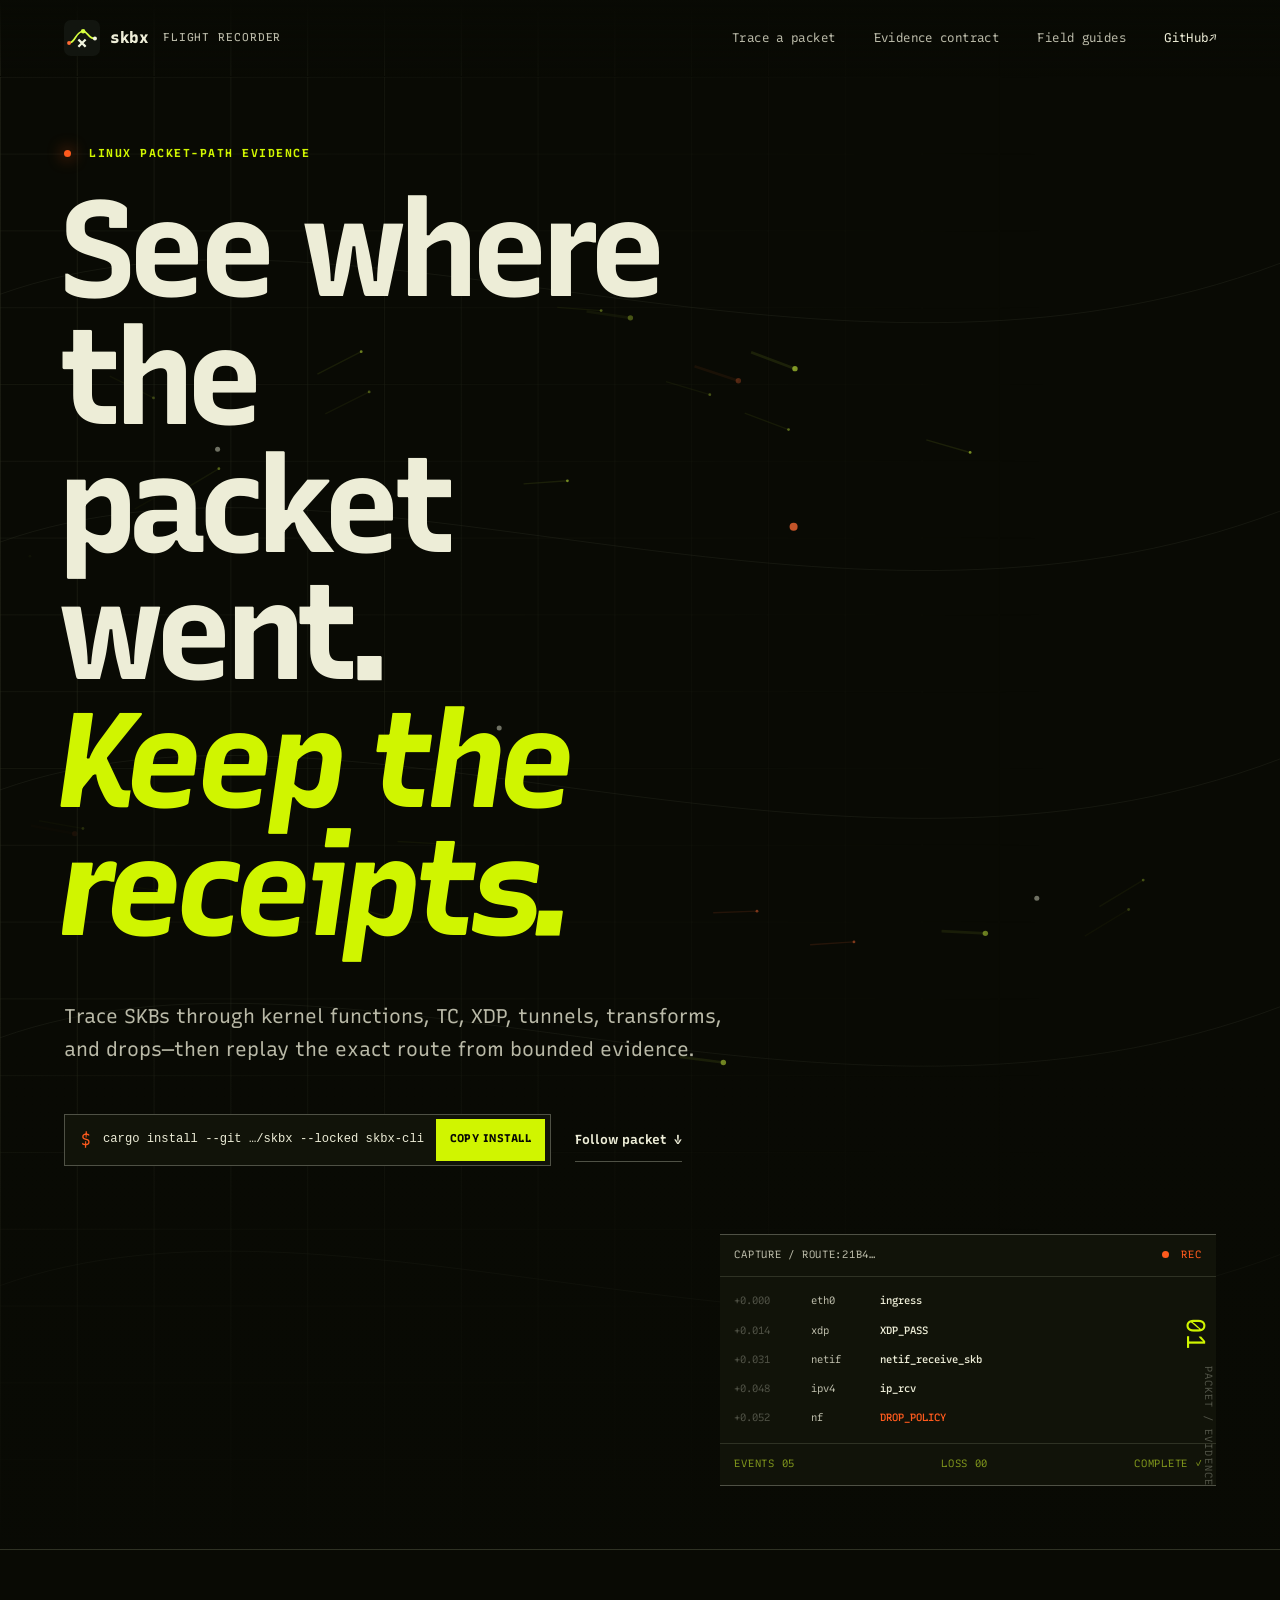
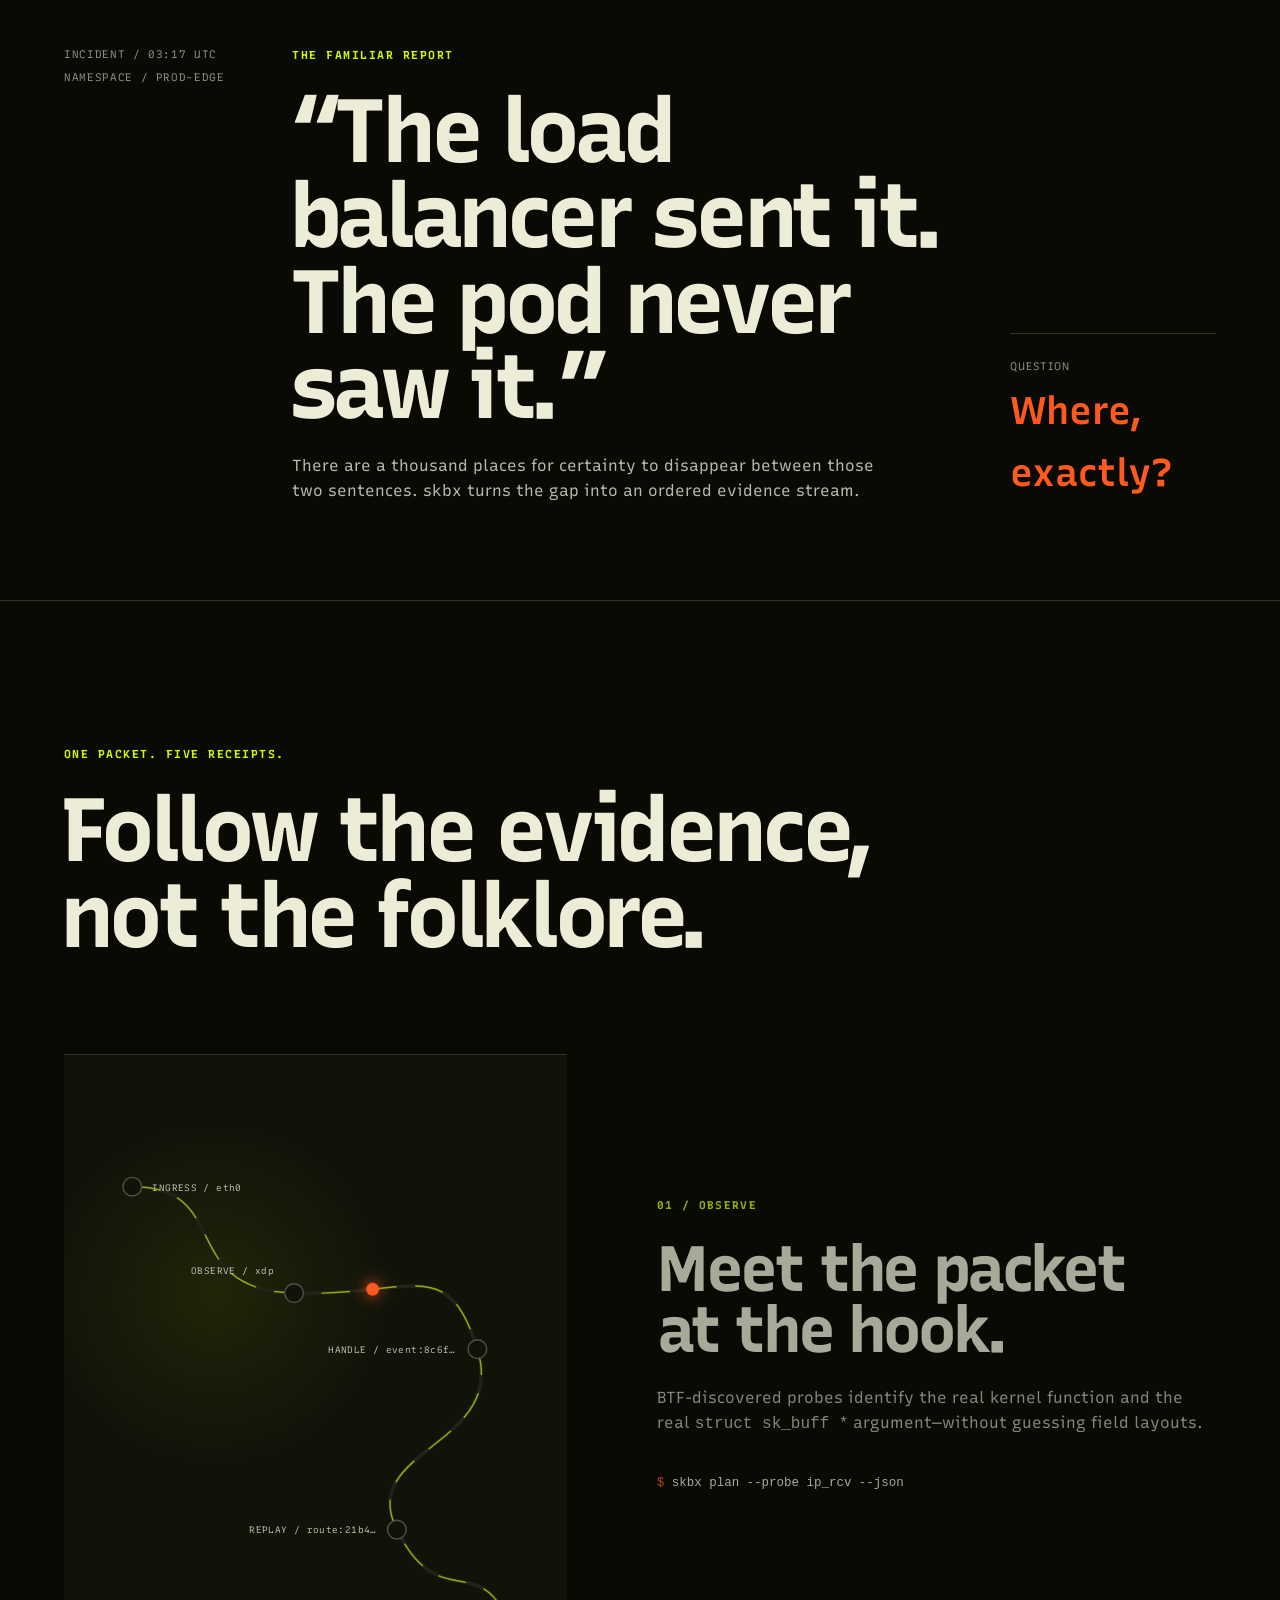
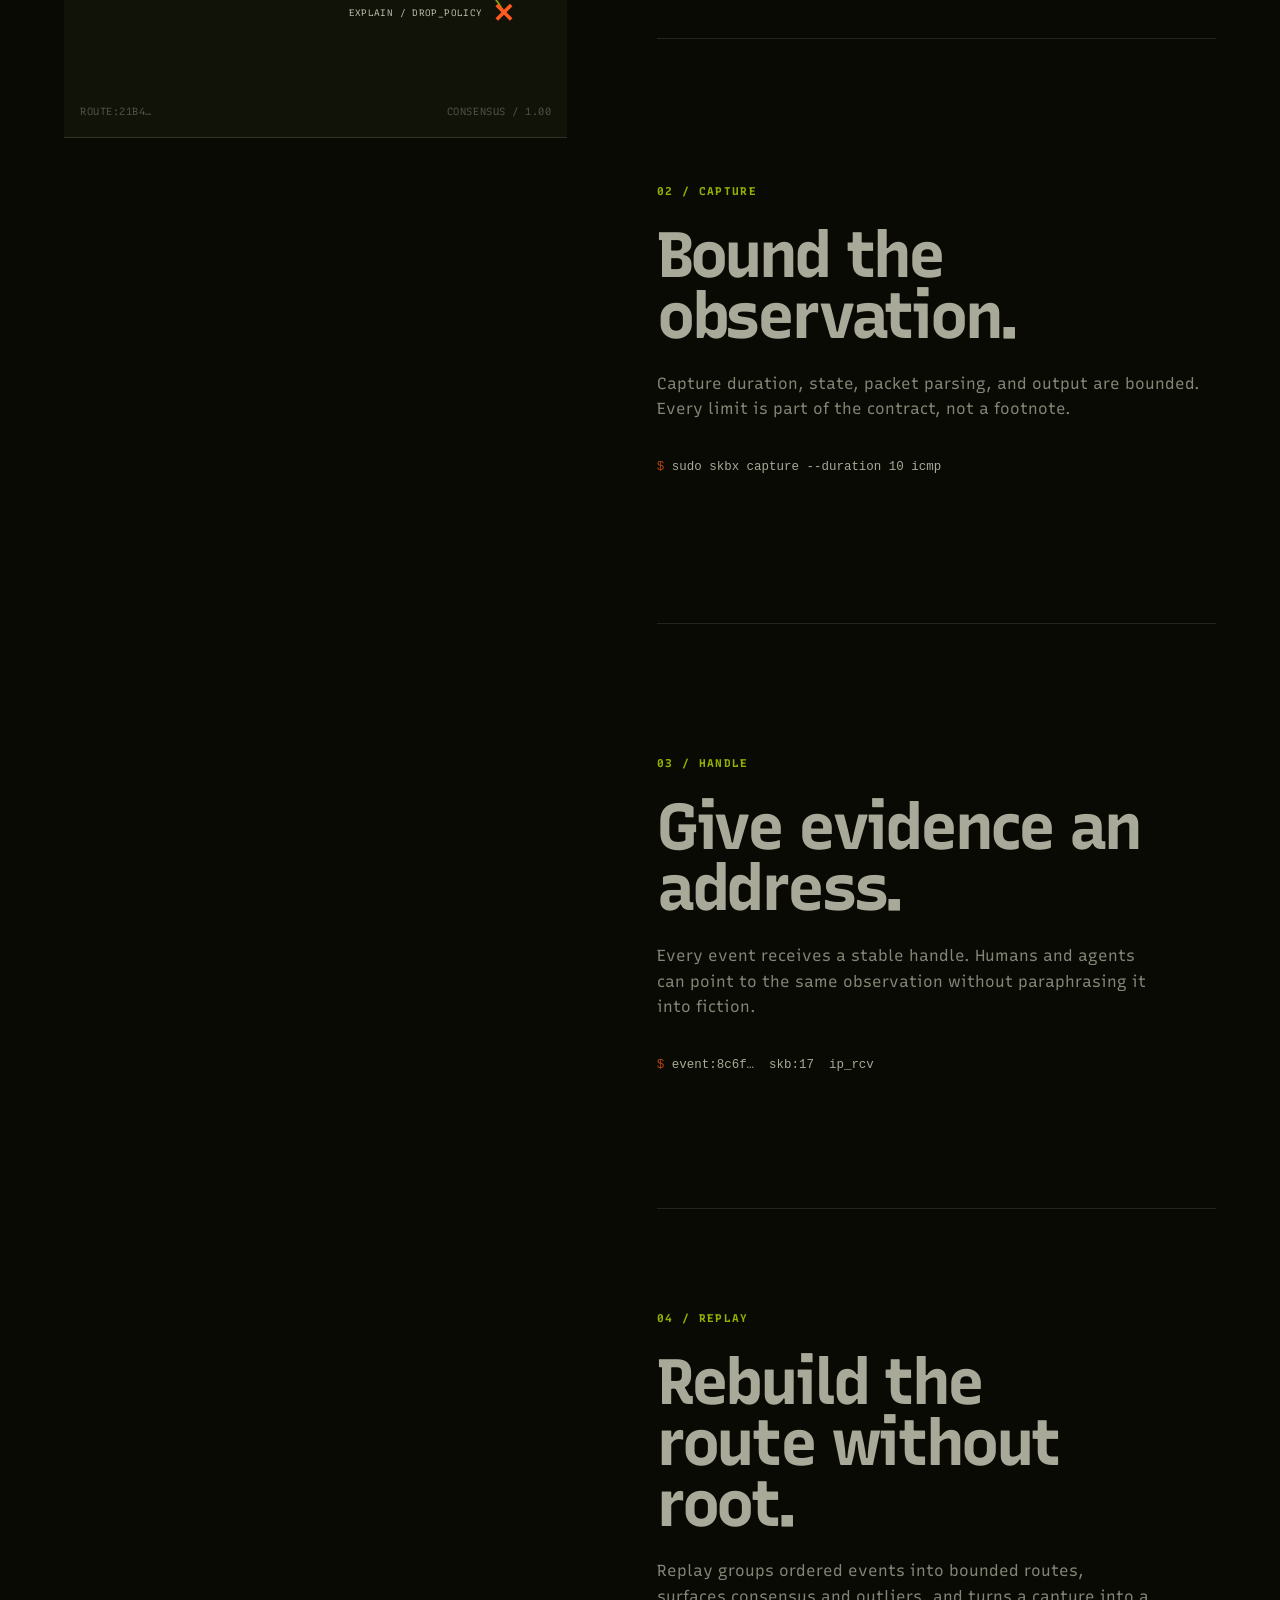
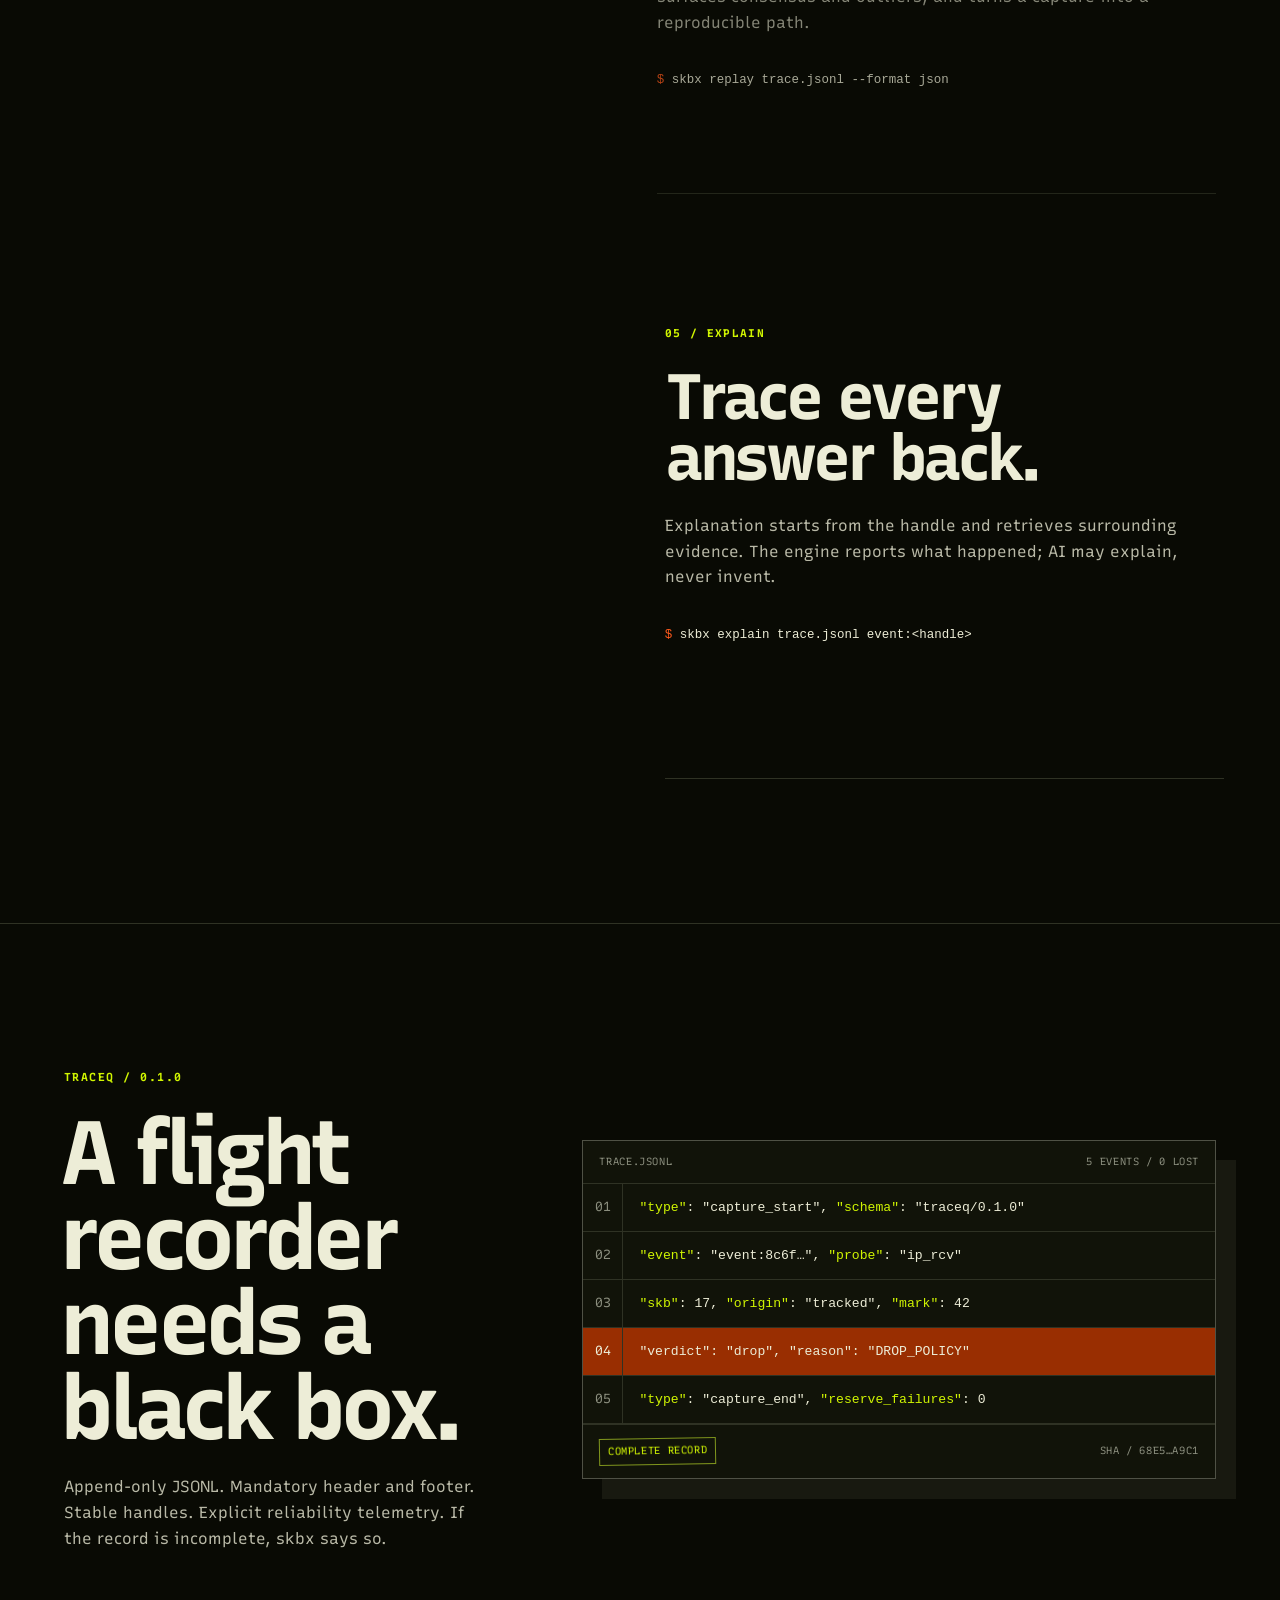
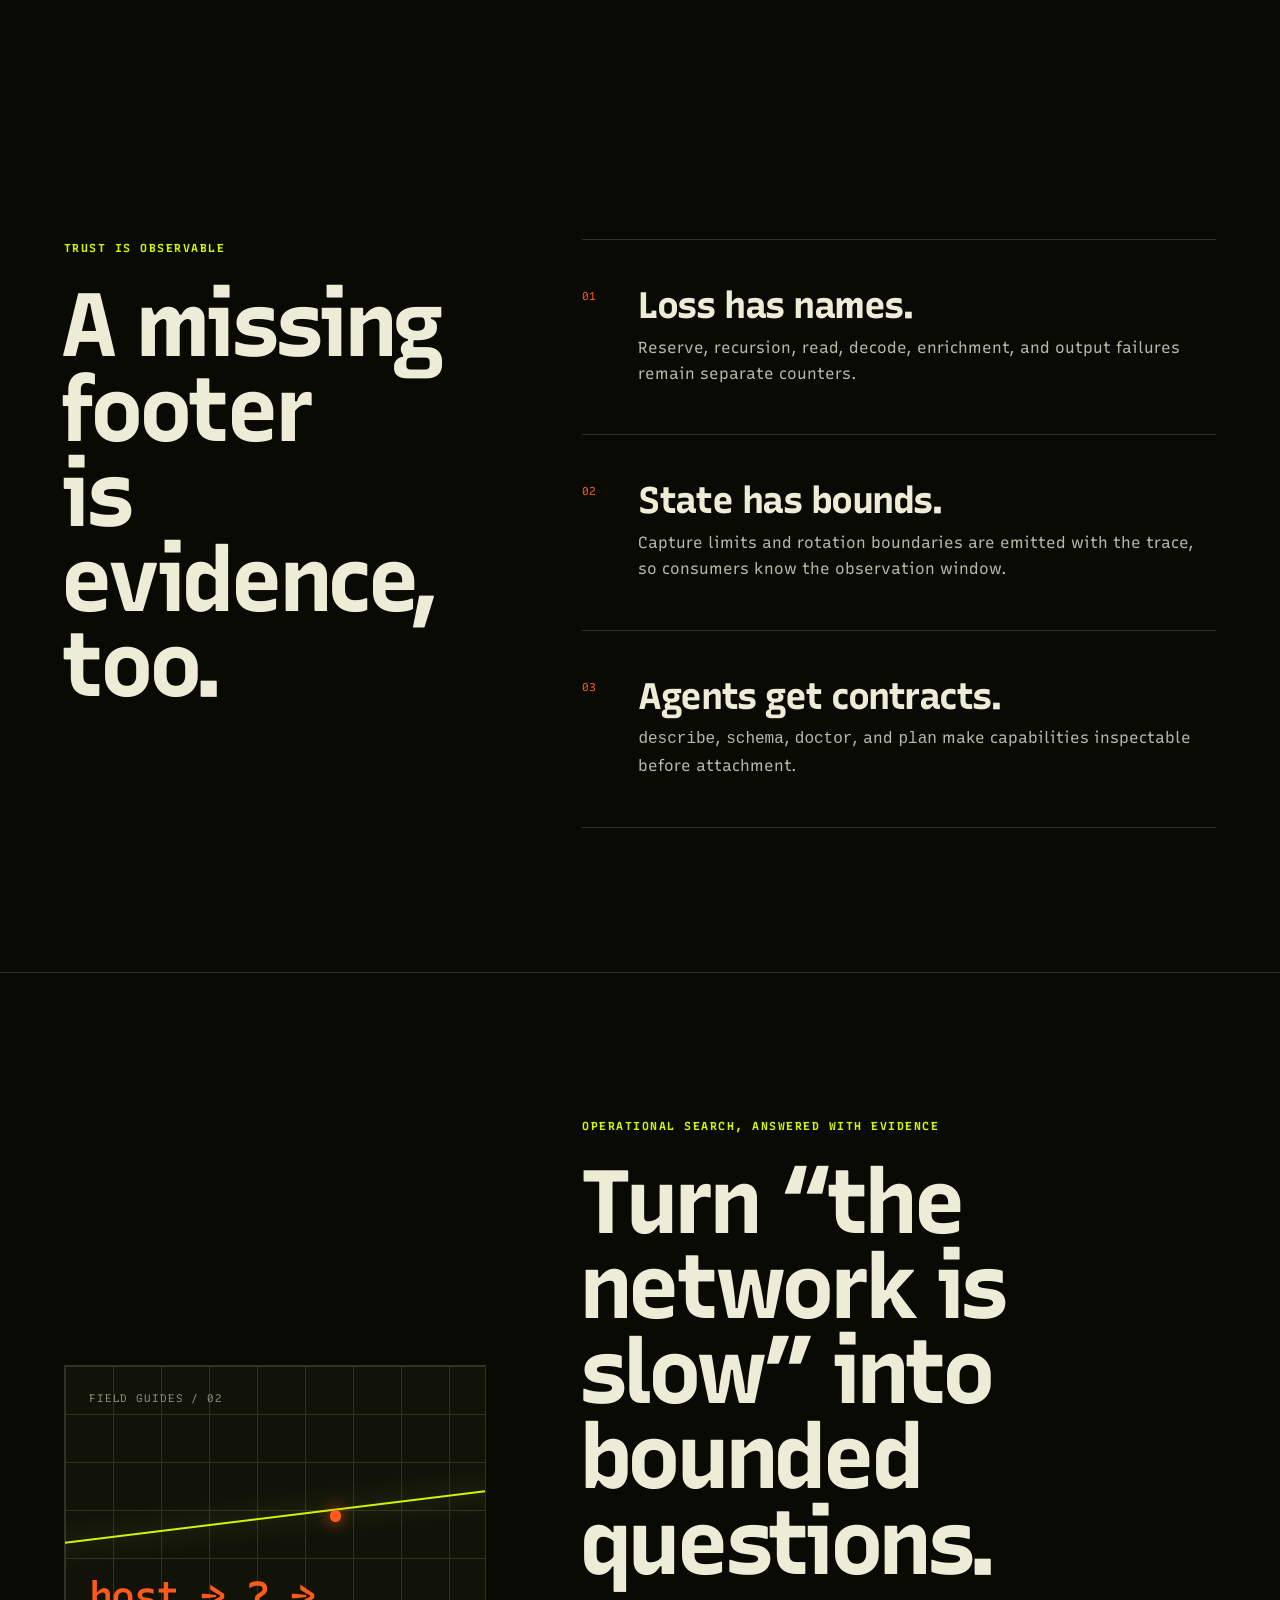
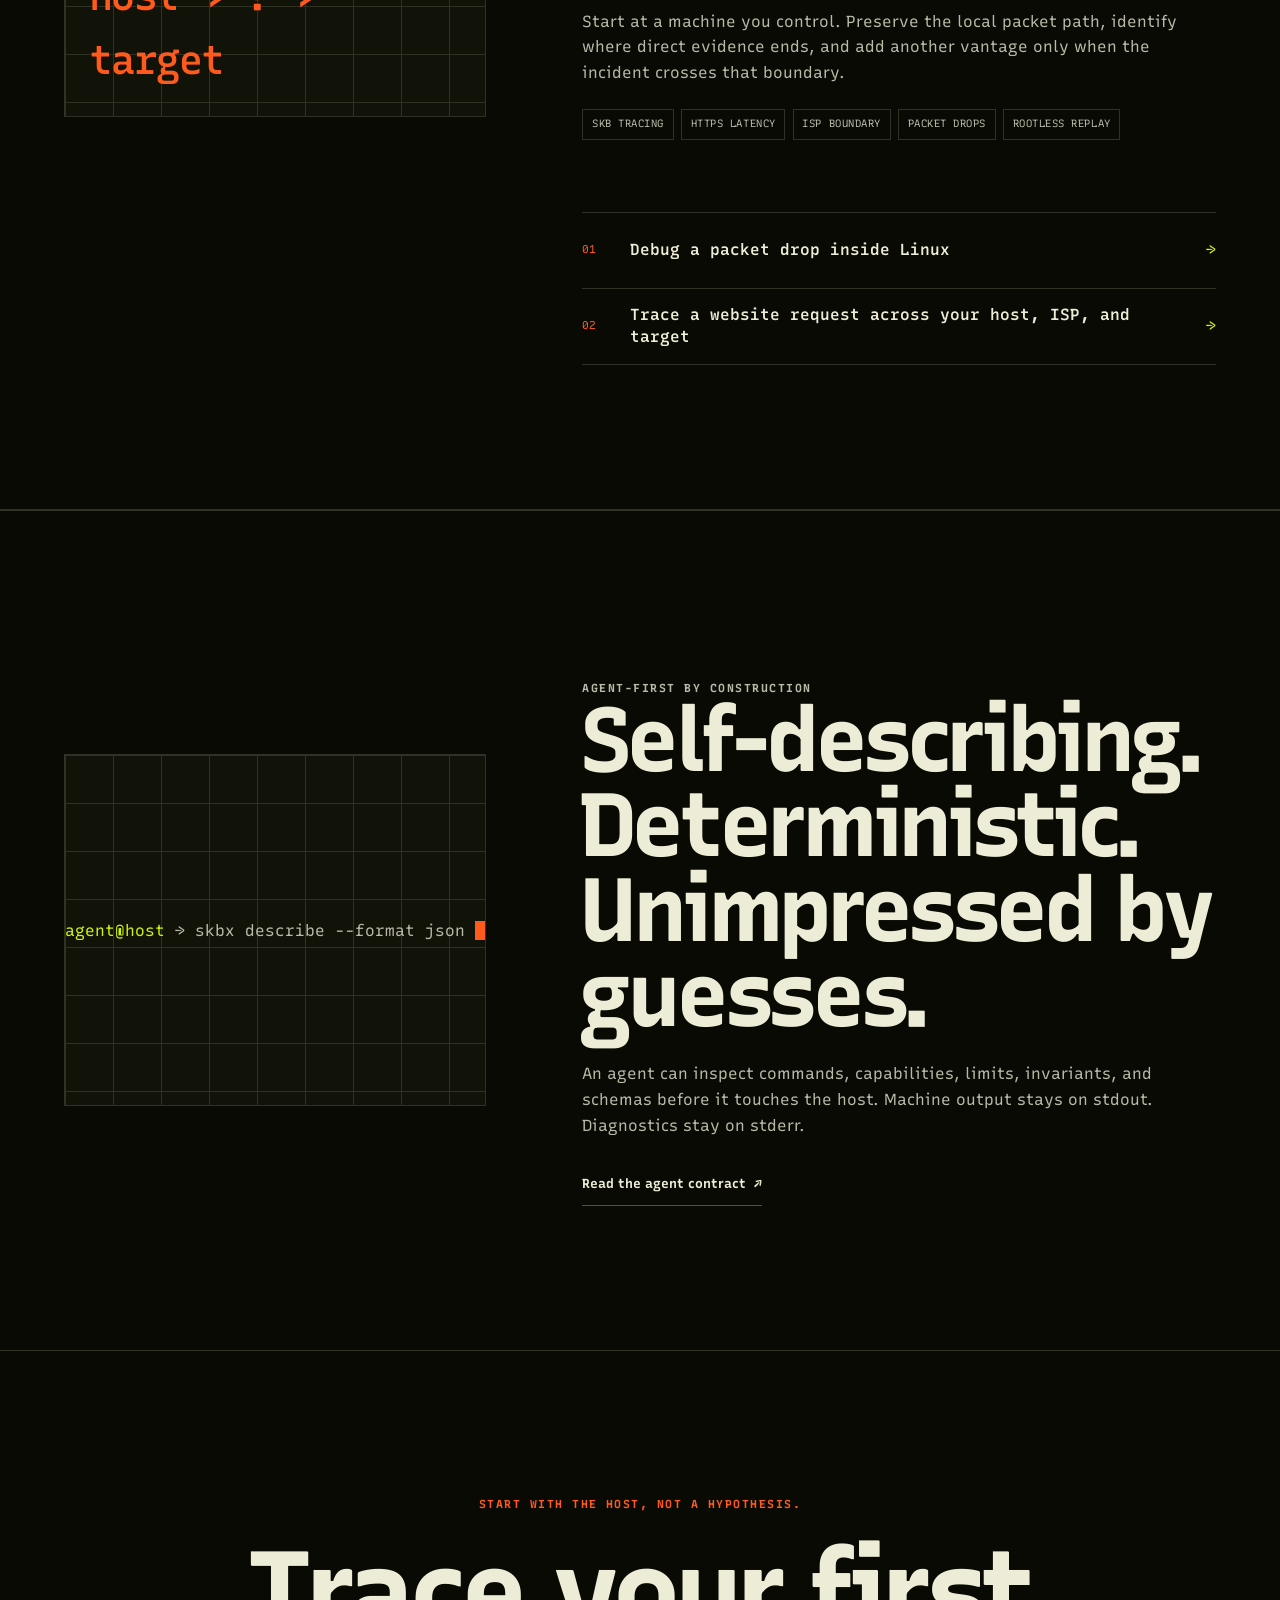
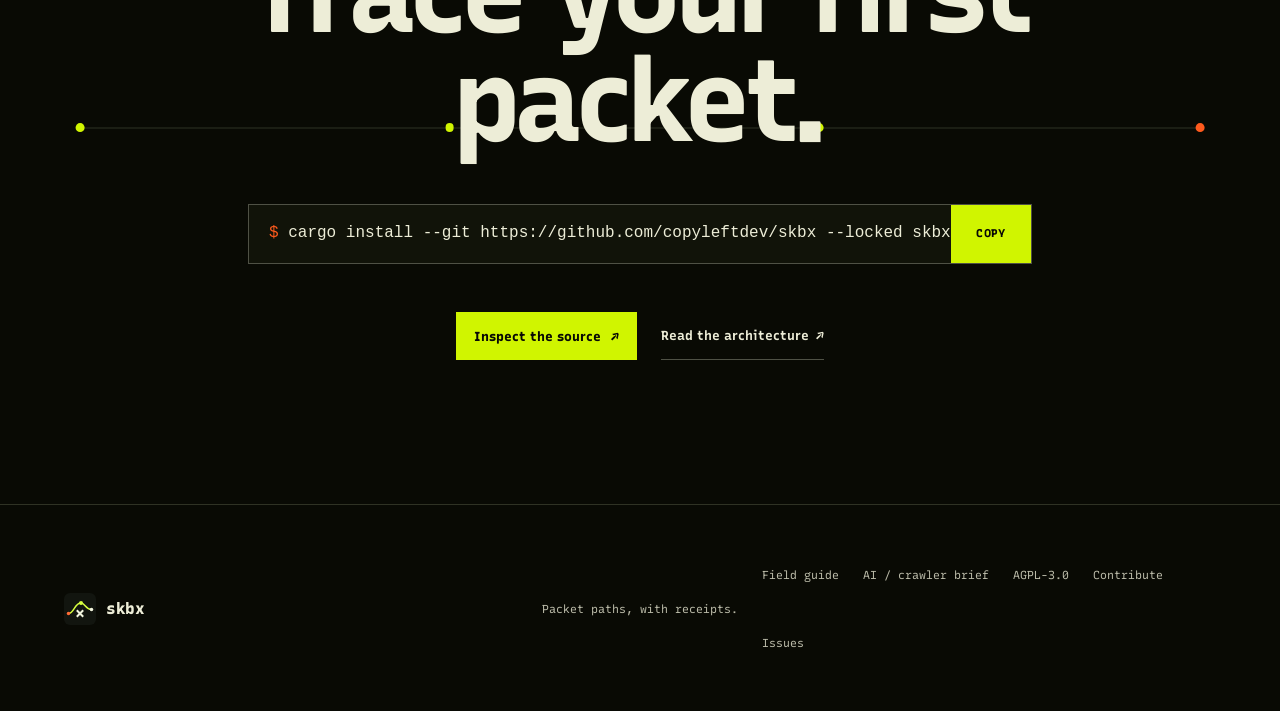
==== commit 6b86139d: "Feature field guide library on homepage" ====
--- a/docs/index.html
+++ b/docs/index.html
@@ -118,7 +118,7 @@
     <nav aria-label="Primary navigation">
       <a href="#flight">Trace a packet</a>
       <a href="#contract">Evidence contract</a>
-      <a href="guides/debug-linux-packet-drops.html">Field guide</a>
+      <a href="#field-guides">Field guides</a>
       <a class="nav-github" href="https://github.com/copyleftdev/skbx">GitHub <span aria-hidden="true">↗</span></a>
     </nav>
   </header>
@@ -329,28 +329,38 @@
       </div>
     </section>
 
-    <section class="field-guide" aria-labelledby="field-guide-title">
+    <section class="field-guide" id="field-guides" aria-labelledby="field-guide-title">
       <div class="field-guide-index" aria-hidden="true">
-        <span>FIELD GUIDE / 01</span>
-        <strong>ip_rcv → ?</strong>
+        <span>FIELD GUIDES / 02</span>
+        <strong>host → ? → target</strong>
       </div>
       <div class="field-guide-copy">
         <p class="section-kicker">Operational search, answered with evidence</p>
-        <h2 id="field-guide-title">How do you debug a packet drop inside Linux?</h2>
+        <h2 id="field-guide-title">Turn “the network is slow” into bounded questions.</h2>
         <p>
-          Diagnose the host, resolve the exact eBPF attachment plan, capture a
-          bounded packet window, verify its reliability footer, and replay the
-          route without root. The field guide turns “the pod never saw it” into
-          a reproducible investigation.
+          Start at a machine you control. Preserve the local packet path,
+          identify where direct evidence ends, and add another vantage only
+          when the incident crosses that boundary.
         </p>
         <div class="field-guide-terms">
           <span>SKB tracing</span>
-          <span>TC / XDP</span>
-          <span>kernel BTF</span>
+          <span>HTTPS latency</span>
+          <span>ISP boundary</span>
           <span>packet drops</span>
           <span>rootless replay</span>
         </div>
-        <a class="primary-link" href="guides/debug-linux-packet-drops.html">Open the Linux packet-drop guide <span aria-hidden="true">→</span></a>
+        <div class="field-guide-list">
+          <a href="guides/debug-linux-packet-drops.html">
+            <span>01</span>
+            <strong>Debug a packet drop inside Linux</strong>
+            <span aria-hidden="true">→</span>
+          </a>
+          <a href="guides/trace-a-website-request.html">
+            <span>02</span>
+            <strong>Trace a website request across your host, ISP, and target</strong>
+            <span aria-hidden="true">→</span>
+          </a>
+        </div>
       </div>
     </section>
 
--- a/docs/styles.css
+++ b/docs/styles.css
@@ -87,10 +87,16 @@
 .guide-toc,
 .guide-step,
 .guide-route,
-.guide-code,
-.guide-command,
+.guide-code-block,
+.guide-code-toolbar,
 .field-guide-index,
-.field-guide-terms {
+.field-guide-terms,
+.field-guide-list,
+.truth-map,
+.evidence-ledger,
+.timing-ruler,
+.decision-ledger,
+.visibility-matrix {
   font-variation-settings: "MONO" 1, "CASL" 0;
   font-variant-ligatures: none;
 }
@@ -897,6 +903,45 @@
   justify-self: start;
 }
 
+.field-guide-list {
+  display: grid;
+  margin-top: var(--space-lg);
+  border-top: 1px solid var(--line);
+}
+
+.field-guide-list a {
+  display: grid;
+  grid-template-columns: 2.2rem minmax(0, 1fr) auto;
+  gap: var(--space-sm);
+  min-height: 4.75rem;
+  align-items: center;
+  border-bottom: 1px solid var(--line);
+  transition: border-color var(--duration-fast), color var(--duration-fast);
+}
+
+.field-guide-list a > span:first-child {
+  color: var(--flare);
+  font-size: 0.7rem;
+}
+
+.field-guide-list a strong {
+  color: var(--paper-100);
+  font-size: clamp(0.85rem, 1.4vw, 1rem);
+  font-weight: 560;
+  line-height: 1.35;
+}
+
+.field-guide-list a > span:last-child {
+  color: var(--phosphor);
+}
+
+@media (hover: hover) {
+  .field-guide-list a:hover {
+    border-color: var(--phosphor-dim);
+    color: var(--phosphor);
+  }
+}
+
 .agent-contract {
   display: grid;
   gap: var(--space-xl);
@@ -1070,9 +1115,45 @@
 /* Technical field guide */
 
 .guide-page {
-  background:
-    linear-gradient(to right, transparent 0, transparent calc(100% - 1px), var(--line) calc(100% - 1px)) 0 0 / clamp(3rem, 6vw, 6rem) 100%,
-    var(--ink-950);
+  --guide-reading: "Source Serif 4", Georgia, serif;
+  background: var(--ink-950);
+}
+
+.guide-page::before {
+  position: fixed;
+  z-index: -1;
+  inset: 0;
+  background-image: linear-gradient(to right, transparent calc(100% - 1px), color-mix(in oklch, var(--line) 62%, transparent) 1px);
+  background-size: clamp(4rem, 7vw, 7rem) 100%;
+  content: "";
+  opacity: 0.5;
+  pointer-events: none;
+}
+
+.reading-progress {
+  position: fixed;
+  z-index: calc(var(--z-header) + 1);
+  top: 0;
+  right: 0;
+  left: 0;
+  height: 2px;
+  background: color-mix(in oklch, var(--line) 74%, transparent);
+  pointer-events: none;
+}
+
+.reading-progress span {
+  display: block;
+  width: 100%;
+  height: 100%;
+  transform: scaleX(0);
+  transform-origin: left;
+  background: var(--phosphor);
+  transition: transform 80ms linear;
+}
+
+.guide-header {
+  min-height: 4.5rem;
+  background: var(--ink-950);
 }
 
 .guide {
@@ -1082,102 +1163,297 @@
 }
 
 .guide-hero {
-  padding-block: clamp(9rem, 18vh, 13rem) var(--space-xl);
-  border-bottom: 1px solid var(--line);
+  position: relative;
+  display: grid;
+  gap: clamp(3rem, 7vw, 7rem);
+  min-height: min(54rem, 100svh);
+  align-items: end;
+  padding-block: clamp(8rem, 16vh, 11rem) clamp(4rem, 9vh, 7rem);
+  border-bottom: 1px solid var(--line);
+  isolation: isolate;
+}
+
+.guide-hero::before {
+  position: absolute;
+  z-index: -1;
+  top: 0;
+  right: calc(-1 * var(--page));
+  bottom: 0;
+  left: calc(-1 * var(--page));
+  background:
+    radial-gradient(circle at 78% 34%, color-mix(in oklch, var(--phosphor) 8%, transparent), transparent 28%),
+    linear-gradient(to bottom, color-mix(in oklch, var(--ink-950) 20%, transparent), var(--ink-950));
+  content: "";
+  pointer-events: none;
+}
+
+.guide-hero-copy {
+  min-width: 0;
 }
 
 .guide-breadcrumb {
   display: flex;
   gap: 0.6rem;
-  margin-bottom: var(--space-xl);
+  margin-bottom: var(--space-lg);
+  color: var(--ink-500);
+  font-size: 0.78rem;
+  letter-spacing: 0.08em;
+  text-transform: uppercase;
+}
+
+.guide-breadcrumb a {
+  color: var(--phosphor);
+}
+
+.guide-page .section-kicker {
+  font-size: 0.78rem;
+}
+
+.guide-hero h1 {
+  max-width: 11ch;
+  font-size: clamp(3.1rem, 8vw, 6.4rem);
+  line-height: 0.94;
+}
+
+.guide-hero h1 em {
+  display: block;
+  margin-top: 0.12em;
+  color: var(--phosphor);
+  font-style: normal;
+  font-variation-settings: "slnt" -7;
+}
+
+.guide-deck {
+  max-width: 38rem;
+  margin: var(--space-lg) 0 0;
+  color: var(--paper-300);
+  font-family: var(--guide-reading);
+  font-size: clamp(1.15rem, 2vw, 1.42rem);
+  font-weight: 390;
+  line-height: 1.65;
+}
+
+.guide-hero-actions {
+  display: flex;
+  flex-wrap: wrap;
+  align-items: center;
+  gap: var(--space-md);
+  margin-top: var(--space-lg);
+}
+
+.guide-brief {
+  align-self: end;
+  min-width: 0;
+  border-top: 1px solid var(--ink-650);
+  border-bottom: 1px solid var(--ink-650);
+  background: color-mix(in oklch, var(--ink-900) 91%, transparent);
+}
+
+.guide-trace-head {
+  display: flex;
+  justify-content: space-between;
+  gap: 1rem;
+  padding: 0.85rem 1rem;
+  border-bottom: 1px solid var(--line);
+  color: var(--ink-500);
+  font-size: 0.72rem;
+  font-variation-settings: "MONO" 1;
+  letter-spacing: 0.08em;
+}
+
+.guide-trace ol {
+  position: relative;
+  display: grid;
+  gap: 0;
+  margin: 0;
+  padding: 0.65rem 1rem;
+  list-style: none;
+}
+
+.guide-trace ol::before {
+  position: absolute;
+  top: 1.65rem;
+  bottom: 1.65rem;
+  left: 2.05rem;
+  width: 1px;
+  background: var(--line);
+  content: "";
+}
+
+.guide-trace li {
+  position: relative;
+  display: grid;
+  grid-template-columns: 2.3rem minmax(5rem, 0.7fr) minmax(0, 1fr);
+  gap: 0.65rem;
+  align-items: center;
+  min-height: 2.55rem;
+  color: var(--paper-300);
+  font-size: 0.76rem;
+  font-variation-settings: "MONO" 1;
+}
+
+.guide-trace li span {
+  position: relative;
+  z-index: 1;
+  display: grid;
+  width: 1.65rem;
+  height: 1.65rem;
+  place-items: center;
+  border: 1px solid var(--ink-650);
+  border-radius: 50%;
+  background: var(--ink-900);
+  color: var(--ink-500);
+  font-size: 0.62rem;
+}
+
+.guide-trace li strong {
+  color: var(--paper-100);
+  font-weight: 560;
+}
+
+.guide-trace li em {
+  overflow: hidden;
+  color: var(--ink-500);
+  font-style: normal;
+  text-overflow: ellipsis;
+  white-space: nowrap;
+}
+
+.guide-trace li.is-verdict span {
+  border-color: var(--flare);
+  background: var(--flare);
+  color: var(--ink-950);
+}
+
+.guide-trace li.is-verdict em {
+  color: var(--flare);
+}
+
+.guide-facts {
+  display: grid;
+  grid-template-columns: repeat(2, minmax(0, 1fr));
+  margin: 0;
+  border-top: 1px solid var(--line);
+}
+
+.guide-facts > div {
+  min-width: 0;
+  padding: 0.85rem 1rem;
+  border-bottom: 1px solid var(--line);
+}
+
+.guide-facts > div:nth-child(odd) {
+  border-right: 1px solid var(--line);
+}
+
+.guide-facts dt {
   color: var(--ink-500);
   font-size: 0.7rem;
   letter-spacing: 0.08em;
   text-transform: uppercase;
 }
 
-.guide-breadcrumb a {
-  color: var(--phosphor);
-}
-
-.guide-hero h1 {
-  max-width: 12ch;
-  font-size: clamp(3.2rem, 9vw, 8rem);
-}
-
-.guide-deck {
-  max-width: 48rem;
-  margin: var(--space-lg) 0 0;
-  color: var(--paper-300);
-  font-size: clamp(1.05rem, 2vw, 1.4rem);
-}
-
-.guide-facts {
-  display: grid;
-  gap: 1px;
-  margin: var(--space-lg) 0 0;
-  background: var(--line);
-}
-
-.guide-facts > div {
-  padding: 1rem;
-  background: var(--ink-900);
-}
-
-.guide-facts dt {
-  color: var(--ink-500);
-  font-size: 0.64rem;
-  letter-spacing: 0.08em;
-  text-transform: uppercase;
-}
-
 .guide-facts dd {
   margin: 0.3rem 0 0;
   color: var(--paper-100);
-  font-size: 0.78rem;
+  font-size: 0.8rem;
 }
 
 .guide-reviewed {
-  margin: var(--space-md) 0 0;
+  margin: 0;
+  padding: 0.8rem 1rem;
   color: var(--ink-500);
   font-size: 0.7rem;
 }
 
 .guide-layout {
   display: grid;
-  gap: var(--space-xl);
-  padding-block: var(--space-xl) var(--space-2xl);
+  min-width: 0;
+  gap: clamp(3rem, 8vw, 9rem);
+  padding-block: 0 var(--space-2xl);
 }
 
 .guide-toc {
+  position: sticky;
+  z-index: 10;
+  top: 4.5rem;
+  width: calc(100% + var(--page) + var(--page));
+  max-width: 100vw;
+  min-width: 0;
   align-self: start;
-  padding-top: var(--space-md);
+  margin-inline: calc(-1 * var(--page));
+  padding: 0.75rem var(--page);
+  overflow: hidden;
   border-top: 1px solid var(--line);
+  border-bottom: 1px solid var(--line);
+  background: color-mix(in oklch, var(--ink-950) 96%, transparent);
   color: var(--paper-300);
-  font-size: 0.72rem;
-}
-
-.guide-toc > p {
-  margin: 0 0 var(--space-md);
+  font-size: 0.78rem;
+}
+
+.guide-toc-head {
+  display: flex;
+  align-items: center;
+  justify-content: space-between;
+  gap: 1rem;
+  margin-bottom: 0.45rem;
+}
+
+.guide-toc-head p {
+  margin: 0;
   color: var(--phosphor);
   font-weight: 650;
   letter-spacing: 0.1em;
   text-transform: uppercase;
 }
 
+.guide-toc-head span {
+  color: var(--ink-500);
+  font-variation-settings: "MONO" 1;
+  letter-spacing: 0.07em;
+}
+
 .guide-toc ol {
-  display: grid;
-  gap: 0.2rem;
+  display: flex;
+  gap: var(--space-md);
   margin: 0;
-  padding: 0;
-  list-style: decimal-leading-zero inside;
+  overflow-x: auto;
+  padding: 0 0 0.25rem;
+  scrollbar-width: none;
+  list-style: none;
+}
+
+.guide-toc ol::-webkit-scrollbar {
+  display: none;
+}
+
+.guide-toc li {
+  flex: 0 0 auto;
 }
 
 .guide-toc a {
-  display: inline-flex;
-  min-height: 40px;
+  display: flex;
+  min-height: 44px;
   align-items: center;
-  border-bottom: 1px solid transparent;
+  gap: 0.55rem;
+  border-bottom: 1px solid var(--line);
+  color: var(--ink-500);
+  white-space: nowrap;
+  transition: color var(--duration-fast), border-color var(--duration-fast);
+}
+
+.guide-toc a span {
+  color: var(--ink-500);
+  font-size: 0.72rem;
+}
+
+.guide-toc a[aria-current="location"] {
+  border-color: var(--phosphor);
+  color: var(--paper-100);
+}
+
+.guide-toc a[aria-current="location"] span {
+  color: var(--phosphor);
 }
 
 @media (hover: hover) {
@@ -1187,42 +1463,56 @@
   }
 }
 
+.guide-toc-current {
+  display: none;
+  margin: var(--space-md) 0 0;
+  color: var(--ink-500);
+  line-height: 1.45;
+}
+
 .guide-content {
   min-width: 0;
 }
 
 .guide-content > section {
-  padding-block: var(--space-xl);
-  border-bottom: 1px solid var(--line);
-  scroll-margin-top: 5rem;
+  position: relative;
+  padding-block: clamp(4.5rem, 10vw, 8rem);
+  border-bottom: 1px solid var(--line);
+  scroll-margin-top: 9.5rem;
 }
 
 .guide-content > section:first-child {
-  padding-top: var(--space-md);
+  padding-top: clamp(4.5rem, 10vw, 8rem);
 }
 
 .guide-content h2 {
-  max-width: 13ch;
+  max-width: 17ch;
   margin-left: -0.04em;
-  font-size: clamp(2.35rem, 5.5vw, 5rem);
-  letter-spacing: -0.055em;
+  font-size: clamp(2.25rem, 5vw, 4.25rem);
+  letter-spacing: -0.05em;
+  line-height: 0.98;
 }
 
 .guide-content section > p:not(.section-kicker) {
-  max-width: 46rem;
+  max-width: 67ch;
   margin: var(--space-md) 0 0;
   color: var(--paper-300);
+  font-family: var(--guide-reading);
+  font-size: clamp(1.08rem, 1.6vw, 1.2rem);
+  font-weight: 390;
+  line-height: 1.75;
 }
 
 .guide-content p code {
   color: var(--paper-100);
+  font-size: 0.84em;
 }
 
 .guide-step {
   display: block;
   margin-bottom: var(--space-md);
   color: var(--phosphor);
-  font-size: 0.7rem;
+  font-size: 0.78rem;
   font-weight: 670;
   letter-spacing: 0.12em;
 }
@@ -1231,76 +1521,121 @@
   display: flex;
   flex-wrap: wrap;
   align-items: center;
-  gap: 0.65rem;
+  gap: 0;
   margin-top: var(--space-lg);
   color: var(--paper-300);
-  font-size: 0.72rem;
+  font-size: 0.75rem;
   letter-spacing: 0.05em;
   text-transform: uppercase;
 }
 
 .guide-route span {
-  padding: 0.55rem 0.7rem;
-  border: 1px solid var(--line);
-  background: var(--ink-900);
+  position: relative;
+  padding: 0.7rem 0.8rem;
+  border-top: 1px solid var(--line);
+  border-bottom: 1px solid var(--line);
+  background: color-mix(in oklch, var(--ink-900) 88%, transparent);
+}
+
+.guide-route span:first-child {
+  border-left: 1px solid var(--line);
+}
+
+.guide-route span:last-child {
+  border-right: 1px solid var(--line);
 }
 
 .guide-route i {
+  z-index: 1;
+  display: grid;
+  width: 1.6rem;
+  height: 1.6rem;
+  place-items: center;
+  margin-inline: -0.3rem;
+  border: 1px solid var(--ink-650);
+  border-radius: 50%;
+  background: var(--ink-950);
   color: var(--flare);
   font-style: normal;
 }
 
-.guide-code,
-.guide-command {
+.guide-code-block {
+  max-width: 52rem;
   margin: var(--space-lg) 0 0;
   border: 1px solid var(--ink-650);
   background: var(--ink-900);
-  font-size: clamp(0.72rem, 1.3vw, 0.86rem);
-}
-
-.guide-code {
+  box-shadow: 0.7rem 0.7rem 0 var(--ink-850);
+  font-size: clamp(0.78rem, 1.3vw, 0.9rem);
+}
+
+.guide-code-toolbar {
+  display: flex;
+  min-height: 2.7rem;
+  align-items: center;
+  justify-content: space-between;
+  gap: 1rem;
+  border-bottom: 1px solid var(--line);
+}
+
+.guide-code-toolbar > span {
+  padding-inline: 0.9rem;
+  color: var(--ink-500);
+  font-size: 0.68rem;
+  letter-spacing: 0.07em;
+  text-transform: uppercase;
+}
+
+.guide-code-toolbar button {
+  align-self: stretch;
+  min-width: 4.8rem;
+  border: 0;
+  border-left: 1px solid var(--line);
+  background: transparent;
+  color: var(--paper-300);
+  cursor: pointer;
+  font-size: 0.68rem;
+  font-weight: 670;
+  letter-spacing: 0.06em;
+  text-transform: uppercase;
+  transition: background var(--duration-fast), color var(--duration-fast);
+}
+
+.guide-code-block pre {
+  margin: 0;
   overflow-x: auto;
   padding: var(--space-md);
   color: var(--paper-100);
 }
 
-.guide-code::before,
-.guide-command pre::before {
-  color: var(--flare);
-  content: "$ ";
-}
-
-.guide-command {
-  display: flex;
-  align-items: stretch;
-}
-
-.guide-command pre {
-  min-width: 0;
-  flex: 1;
-  margin: 0;
-  overflow-x: auto;
-  padding: var(--space-md);
-}
-
-.guide-command button {
-  min-width: 5rem;
-  border: 0;
-  background: var(--phosphor);
-  color: var(--ink-950);
-  cursor: pointer;
-  font-size: 0.7rem;
-  font-weight: 780;
-  letter-spacing: 0.04em;
-  text-transform: uppercase;
+@media (hover: hover) {
+  .guide-code-toolbar button:hover {
+    background: var(--phosphor);
+    color: var(--ink-950);
+  }
 }
 
 .guide-callout {
-  max-width: 46rem;
+  display: grid;
+  grid-template-columns: auto minmax(0, 1fr);
+  gap: var(--space-md);
+  max-width: 52rem;
+  align-items: start;
   margin-top: var(--space-lg);
   padding: var(--space-md);
-  border-left: 3px solid var(--flare);
-  background: var(--ink-900);
+  border: 1px solid var(--flare-dark);
+  background: color-mix(in oklch, var(--flare-dark) 17%, var(--ink-900));
+}
+
+.guide-callout-mark {
+  display: grid;
+  width: 2.25rem;
+  height: 2.25rem;
+  place-items: center;
+  border: 1px solid var(--flare);
+  border-radius: 50%;
+  color: var(--flare);
+  font-size: 1rem;
+  font-variation-settings: "MONO" 1;
 }
 
 .guide-callout strong {
@@ -1312,30 +1647,53 @@
 
 .guide-callout p {
   margin: 0.45rem 0 0;
-  color: var(--paper-300);
+  color: var(--paper-100);
+  font-family: var(--guide-reading);
+  font-size: 1.08rem;
+  line-height: 1.6;
 }
 
 .guide-questions {
   display: grid;
   margin-top: var(--space-lg);
   border-top: 1px solid var(--line);
+  counter-reset: incident-question;
 }
 
 .guide-questions article {
+  position: relative;
+  display: grid;
+  grid-template-columns: 2.2rem minmax(0, 1fr);
+  gap: 0 var(--space-md);
   padding-block: var(--space-lg);
   border-bottom: 1px solid var(--line);
+  counter-increment: incident-question;
+}
+
+.guide-questions article::before {
+  grid-row: 1 / span 2;
+  color: var(--flare);
+  content: "0" counter(incident-question);
+  font-size: 0.72rem;
+  font-variation-settings: "MONO" 1;
 }
 
 .guide-questions h3 {
+  grid-column: 2;
   max-width: 24ch;
-  font-size: clamp(1.35rem, 3vw, 2.15rem);
+  font-size: clamp(1.45rem, 3vw, 2.25rem);
   letter-spacing: -0.04em;
+  line-height: 1.08;
 }
 
 .guide-questions p {
+  grid-column: 2;
   max-width: 42rem;
   margin: var(--space-sm) 0 0;
   color: var(--paper-300);
+  font-family: var(--guide-reading);
+  font-size: 1.05rem;
+  line-height: 1.65;
 }
 
 .guide-links {
@@ -1345,6 +1703,302 @@
   margin-top: var(--space-lg);
 }
 
+.guide-copy-status {
+  position: fixed;
+  z-index: calc(var(--z-header) + 2);
+  right: var(--space-md);
+  bottom: var(--space-md);
+  max-width: min(24rem, calc(100vw - 2 * var(--space-md)));
+  margin: 0;
+  padding: 0.75rem 1rem;
+  border: 1px solid var(--phosphor-dim);
+  background: var(--ink-900);
+  color: var(--phosphor);
+  font-size: 0.78rem;
+  font-variation-settings: "MONO" 1;
+  opacity: 1;
+  transform: translateY(0);
+  transition: opacity var(--duration-med), transform var(--duration-med);
+}
+
+.guide-copy-status:empty {
+  opacity: 0;
+  transform: translateY(0.75rem);
+  pointer-events: none;
+}
+
+/* Website request field guide */
+
+.website-guide .guide-hero h1 {
+  max-width: 12ch;
+}
+
+.vantage-trace li.is-local span {
+  border-color: var(--phosphor-dim);
+  color: var(--phosphor);
+}
+
+.vantage-trace li.is-local em {
+  color: var(--phosphor);
+}
+
+.vantage-trace li.is-inference span {
+  border-color: var(--flare-dark);
+  color: var(--flare);
+}
+
+.vantage-trace li.is-inference em {
+  color: var(--flare);
+}
+
+.truth-map {
+  display: grid;
+  margin-top: var(--space-lg);
+  border-top: 1px solid var(--line);
+}
+
+.truth-zone {
+  position: relative;
+  padding: var(--space-md) 0 var(--space-lg);
+  border-bottom: 1px solid var(--line);
+}
+
+.truth-zone::before {
+  position: absolute;
+  top: -1px;
+  left: 0;
+  width: 4.5rem;
+  height: 2px;
+  background: var(--ink-650);
+  content: "";
+}
+
+.truth-zone.is-proven::before {
+  background: var(--phosphor);
+}
+
+.truth-zone.is-inferred::before {
+  background: var(--flare);
+}
+
+.truth-zone > span {
+  color: var(--ink-500);
+  font-size: 0.68rem;
+  letter-spacing: 0.08em;
+}
+
+.truth-zone strong {
+  display: block;
+  margin-top: var(--space-sm);
+  color: var(--paper-100);
+  font-size: clamp(1.35rem, 3vw, 2rem);
+  font-weight: 560;
+  letter-spacing: -0.04em;
+}
+
+.truth-zone.is-proven strong {
+  color: var(--phosphor);
+}
+
+.truth-zone.is-inferred strong {
+  color: var(--flare);
+}
+
+.truth-zone p,
+.evidence-ledger dd,
+.timing-ruler p,
+.visibility-matrix p {
+  color: var(--paper-300);
+  font-family: var(--guide-reading);
+  line-height: 1.6;
+}
+
+.truth-zone p {
+  max-width: 30rem;
+  margin: var(--space-sm) 0 0;
+}
+
+.evidence-ledger {
+  display: grid;
+  max-width: 52rem;
+  margin: var(--space-lg) 0 0;
+  border-top: 1px solid var(--line);
+}
+
+.evidence-ledger > div {
+  display: grid;
+  grid-template-columns: minmax(5rem, 0.35fr) minmax(0, 1fr);
+  gap: var(--space-md);
+  padding-block: var(--space-md);
+  border-bottom: 1px solid var(--line);
+}
+
+.evidence-ledger dt {
+  color: var(--phosphor);
+  font-size: 0.75rem;
+}
+
+.evidence-ledger dd {
+  margin: 0;
+  font-size: 1.02rem;
+}
+
+.timing-ruler {
+  display: grid;
+  max-width: 52rem;
+  margin-top: var(--space-lg);
+  border-top: 1px solid var(--line);
+}
+
+.timing-ruler > div {
+  position: relative;
+  padding: var(--space-md) 0;
+  border-bottom: 1px solid var(--line);
+}
+
+.timing-ruler > div::before {
+  position: absolute;
+  top: -0.3rem;
+  left: 0;
+  width: 0.55rem;
+  height: 0.55rem;
+  border: 1px solid var(--phosphor);
+  border-radius: 50%;
+  background: var(--ink-950);
+  content: "";
+}
+
+.timing-ruler > div:last-child::before {
+  border-color: var(--flare);
+  background: var(--flare);
+}
+
+.timing-ruler span {
+  display: block;
+  color: var(--ink-500);
+  font-size: 0.65rem;
+  letter-spacing: 0.09em;
+}
+
+.timing-ruler strong {
+  display: block;
+  margin-top: 0.35rem;
+  color: var(--paper-100);
+  font-size: 0.78rem;
+  font-weight: 520;
+}
+
+.timing-ruler p {
+  margin: var(--space-sm) 0 0;
+  font-size: 0.98rem;
+}
+
+.transit-rules article:last-child h3 {
+  color: var(--phosphor);
+}
+
+.decision-ledger {
+  display: block;
+  width: 100%;
+  max-width: 56rem;
+  margin-top: var(--space-lg);
+  border-collapse: collapse;
+  border-top: 1px solid var(--line);
+}
+
+.decision-ledger caption {
+  position: absolute;
+  width: 1px;
+  height: 1px;
+  margin: -1px;
+  overflow: hidden;
+  padding: 0;
+  border: 0;
+  clip: rect(0 0 0 0);
+  white-space: nowrap;
+}
+
+.decision-ledger thead,
+.decision-ledger tbody {
+  display: block;
+}
+
+.decision-ledger tr {
+  display: grid;
+  gap: var(--space-sm);
+  padding-block: var(--space-md);
+  border-bottom: 1px solid var(--line);
+}
+
+.decision-ledger th,
+.decision-ledger td,
+.decision-ledger strong {
+  font-size: 0.78rem;
+  font-weight: 470;
+  line-height: 1.5;
+}
+
+.decision-ledger th,
+.decision-ledger td {
+  padding: 0;
+  color: var(--paper-300);
+  text-align: left;
+}
+
+.decision-ledger strong {
+  color: var(--paper-100);
+}
+
+.decision-ledger strong::before {
+  margin-right: 0.45rem;
+  color: var(--flare);
+  content: "→";
+}
+
+.decision-ledger thead {
+  display: none;
+}
+
+.visibility-matrix {
+  display: grid;
+  margin-top: var(--space-lg);
+  border-top: 1px solid var(--line);
+}
+
+.visibility-matrix article {
+  padding-block: var(--space-lg);
+  border-bottom: 1px solid var(--line);
+}
+
+.visibility-matrix span {
+  color: var(--phosphor);
+  font-size: 0.68rem;
+  letter-spacing: 0.09em;
+}
+
+.visibility-matrix article:nth-child(2) span {
+  color: var(--flare);
+}
+
+.visibility-matrix h3 {
+  max-width: 25ch;
+  margin-top: var(--space-sm);
+  font-size: clamp(1.35rem, 3vw, 2.1rem);
+  letter-spacing: -0.04em;
+  line-height: 1.08;
+}
+
+.visibility-matrix p {
+  max-width: 42rem;
+  margin: var(--space-sm) 0 0;
+  font-size: 1.05rem;
+}
+
+.reference-links {
+  padding-top: var(--space-sm);
+  border-top: 1px solid var(--line);
+}
+
 @media (min-width: 40rem) {
   .site-header nav a {
     display: inline-flex;
@@ -1383,6 +2037,52 @@
 
   .guide-facts {
     grid-template-columns: repeat(2, 1fr);
+  }
+
+  .timing-ruler {
+    grid-template-columns: repeat(4, minmax(0, 1fr));
+  }
+
+  .timing-ruler > div {
+    padding-right: var(--space-md);
+    border-bottom: 0;
+  }
+
+  .timing-ruler > div:not(:last-child) {
+    border-right: 1px solid var(--line);
+  }
+
+  .timing-ruler > div:not(:first-child) {
+    padding-left: var(--space-md);
+  }
+
+  .timing-ruler > div:not(:first-child)::before {
+    left: var(--space-md);
+  }
+
+  .decision-ledger tr {
+    grid-template-columns: minmax(0, 0.8fr) minmax(0, 0.8fr) minmax(0, 1.4fr);
+    gap: var(--space-md);
+  }
+
+  .decision-ledger thead {
+    display: block;
+    padding-block: var(--space-sm);
+  }
+
+  .decision-ledger thead tr {
+    padding-block: 0;
+  }
+
+  .decision-ledger th {
+    color: var(--ink-500);
+    font-size: 0.65rem;
+    letter-spacing: 0.07em;
+    text-transform: uppercase;
+  }
+
+  .decision-ledger strong::before {
+    content: none;
   }
 }
 
@@ -1429,24 +2129,90 @@
     top: 8rem;
   }
 
+  .guide-hero {
+    grid-template-columns: minmax(0, 1.2fr) minmax(22rem, 0.68fr);
+  }
+
+  .guide-brief {
+    width: 100%;
+    max-width: 31rem;
+    justify-self: end;
+  }
+
   .guide-layout {
-    grid-template-columns: minmax(12rem, 0.3fr) minmax(0, 1fr);
-    gap: clamp(3rem, 8vw, 9rem);
+    grid-template-columns: minmax(13rem, 15rem) minmax(0, 1fr);
   }
 
   .guide-toc {
     position: sticky;
     top: 7rem;
-  }
-
-  .guide-facts {
-    grid-template-columns: repeat(4, 1fr);
+    z-index: 1;
+    width: auto;
+    max-width: none;
+    margin: var(--space-xl) 0 0;
+    padding: var(--space-md) 0 0;
+    overflow: visible;
+    border-bottom: 0;
+    background: transparent;
+    font-size: 0.74rem;
+  }
+
+  .guide-toc-head {
+    margin-bottom: var(--space-md);
+  }
+
+  .guide-toc ol {
+    display: grid;
+    gap: 0.15rem;
+    overflow: visible;
+    padding: 0;
+  }
+
+  .guide-toc li {
+    min-width: 0;
+  }
+
+  .guide-toc a {
+    justify-content: flex-start;
+    white-space: normal;
+  }
+
+  .guide-toc-current {
+    display: block;
+  }
+
+  .guide-content {
+    max-width: 56rem;
+  }
+
+  .guide-content > section {
+    scroll-margin-top: 5.5rem;
+  }
+
+  .truth-map,
+  .visibility-matrix {
+    grid-template-columns: repeat(3, minmax(0, 1fr));
+  }
+
+  .truth-zone,
+  .visibility-matrix article {
+    padding-right: var(--space-md);
+  }
+
+  .truth-zone:not(:first-child),
+  .visibility-matrix article:not(:first-child) {
+    padding-left: var(--space-md);
+    border-left: 1px solid var(--line);
   }
 }
 
 @media (min-width: 72rem) {
   .hero {
     grid-template-columns: minmax(0, 1fr) 30rem;
+  }
+
+  .guide-hero h1 {
+    font-size: clamp(5rem, 6.7vw, 6.8rem);
   }
 }
 
@@ -1454,7 +2220,9 @@
   .site-header nav a,
   .text-link,
   .primary-link,
-  .install-command button {
+  .install-command button,
+  .guide-code-toolbar button,
+  .guide-toc a {
     min-height: 48px;
   }
 }
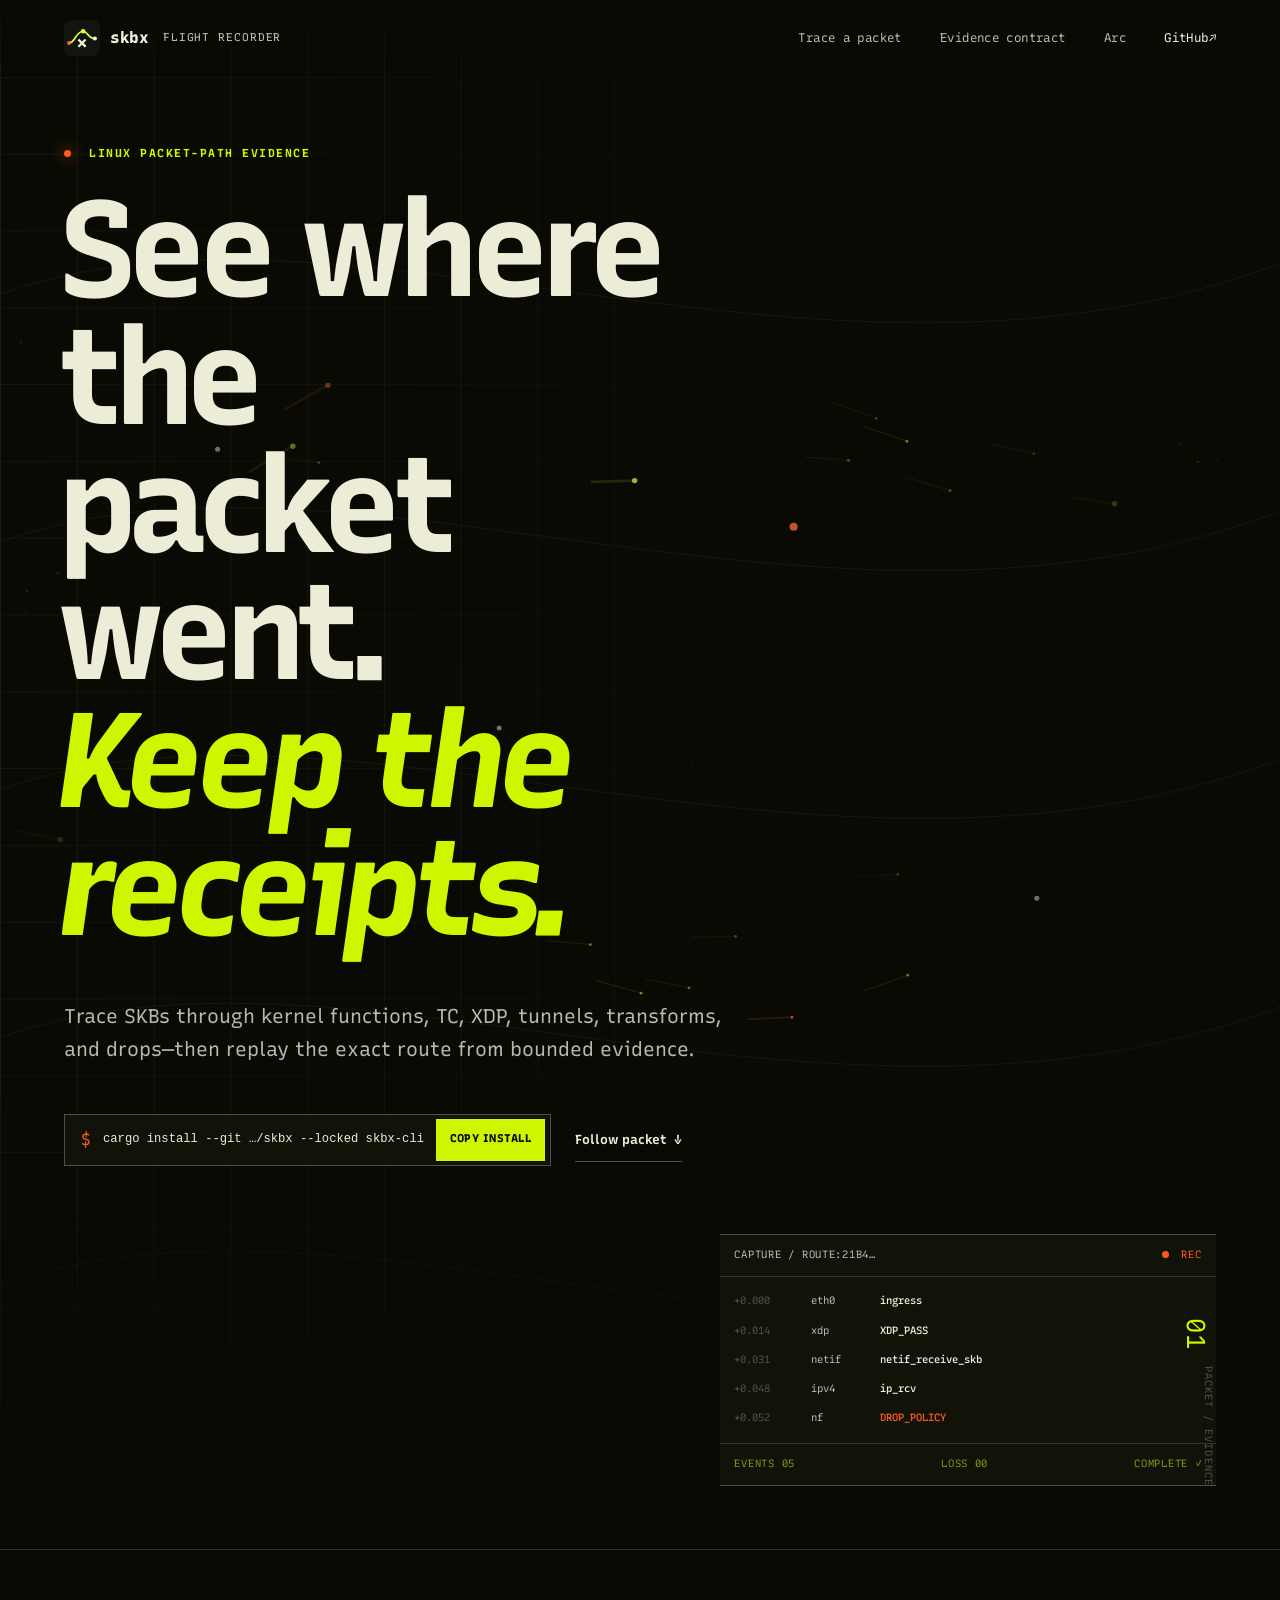
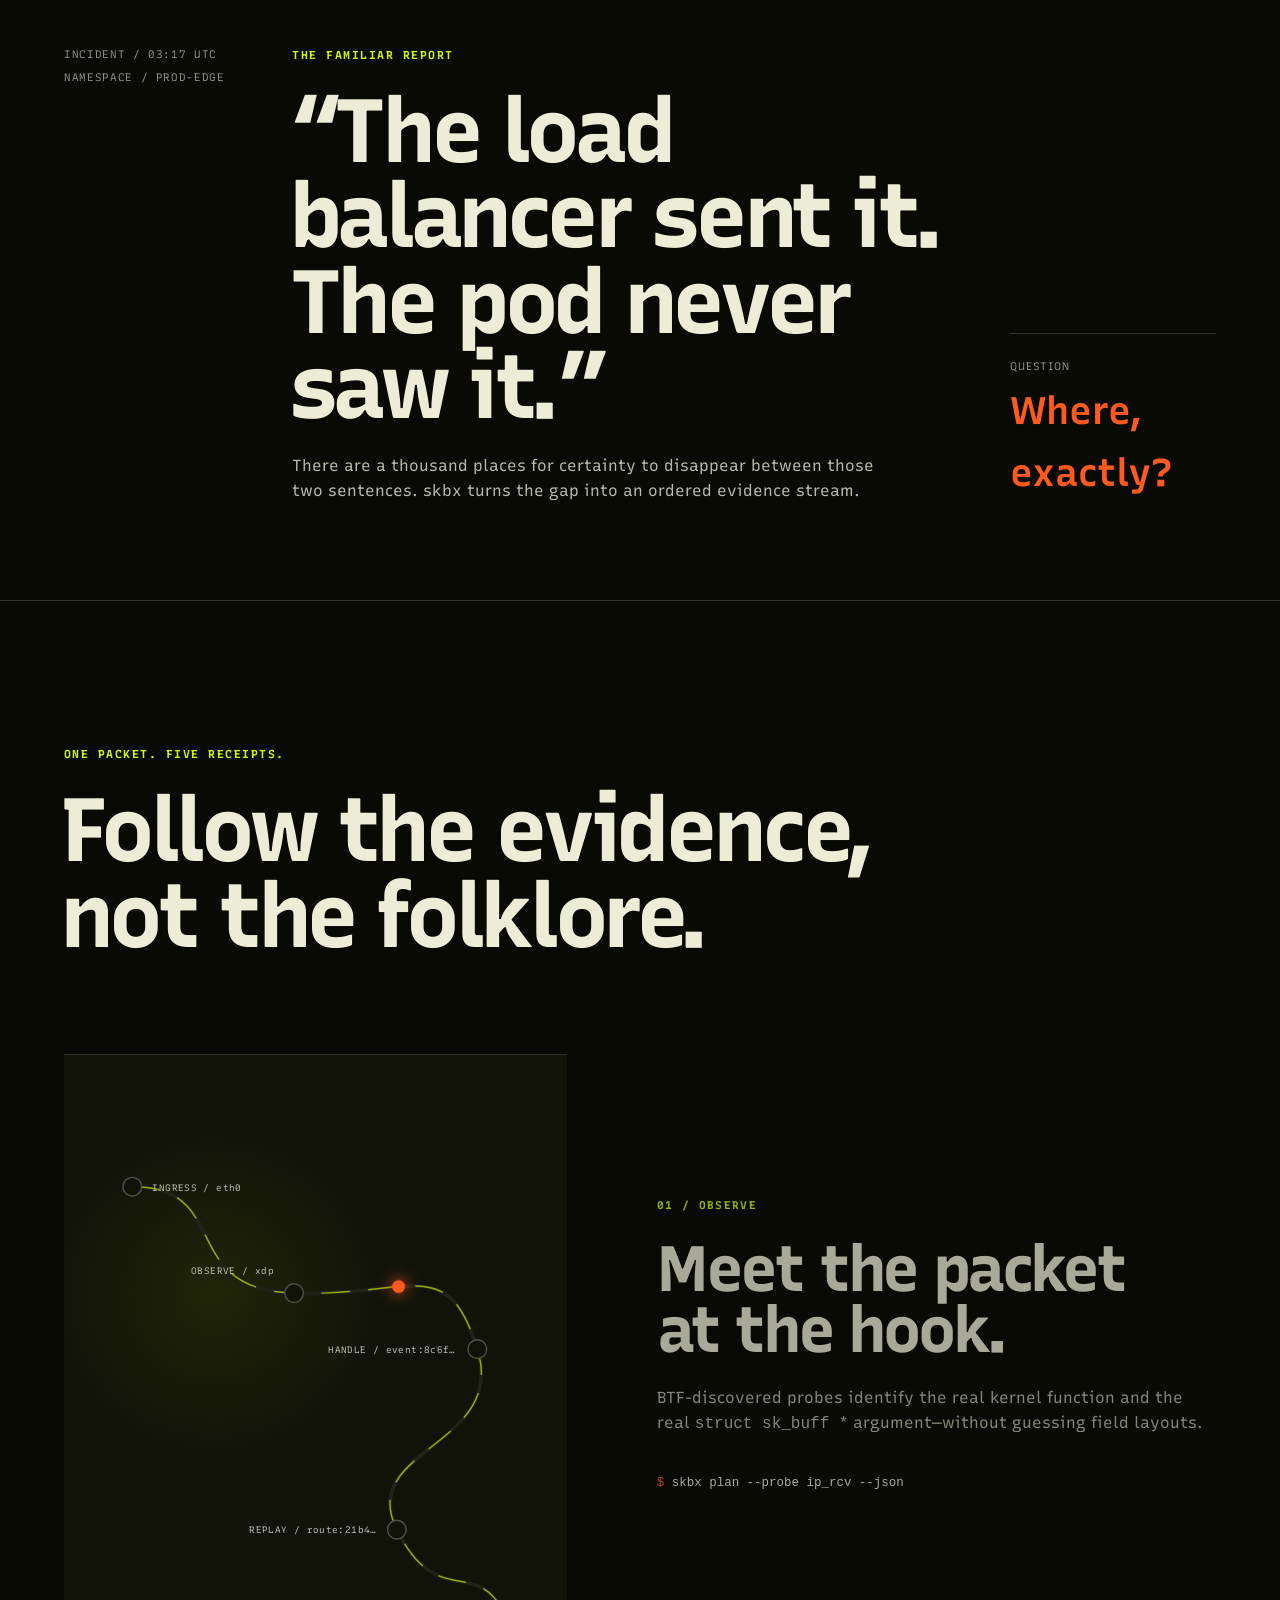
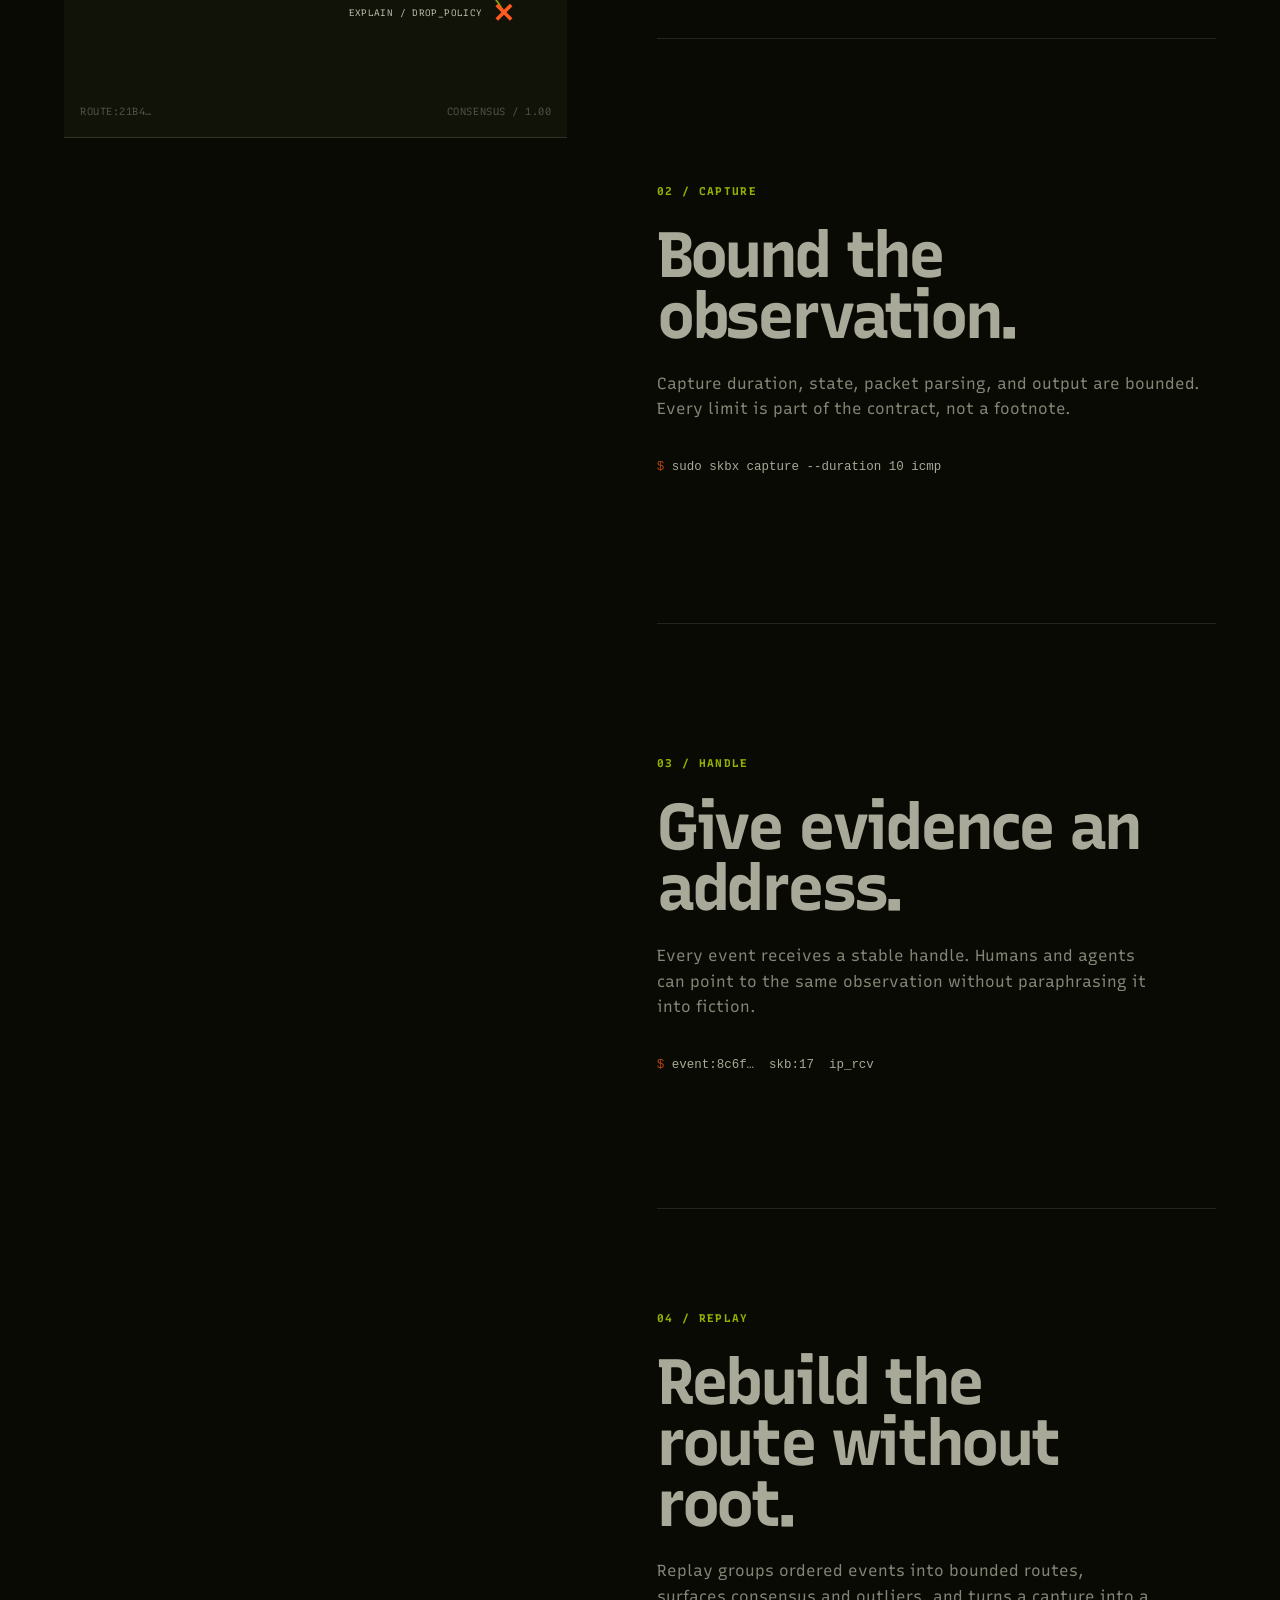
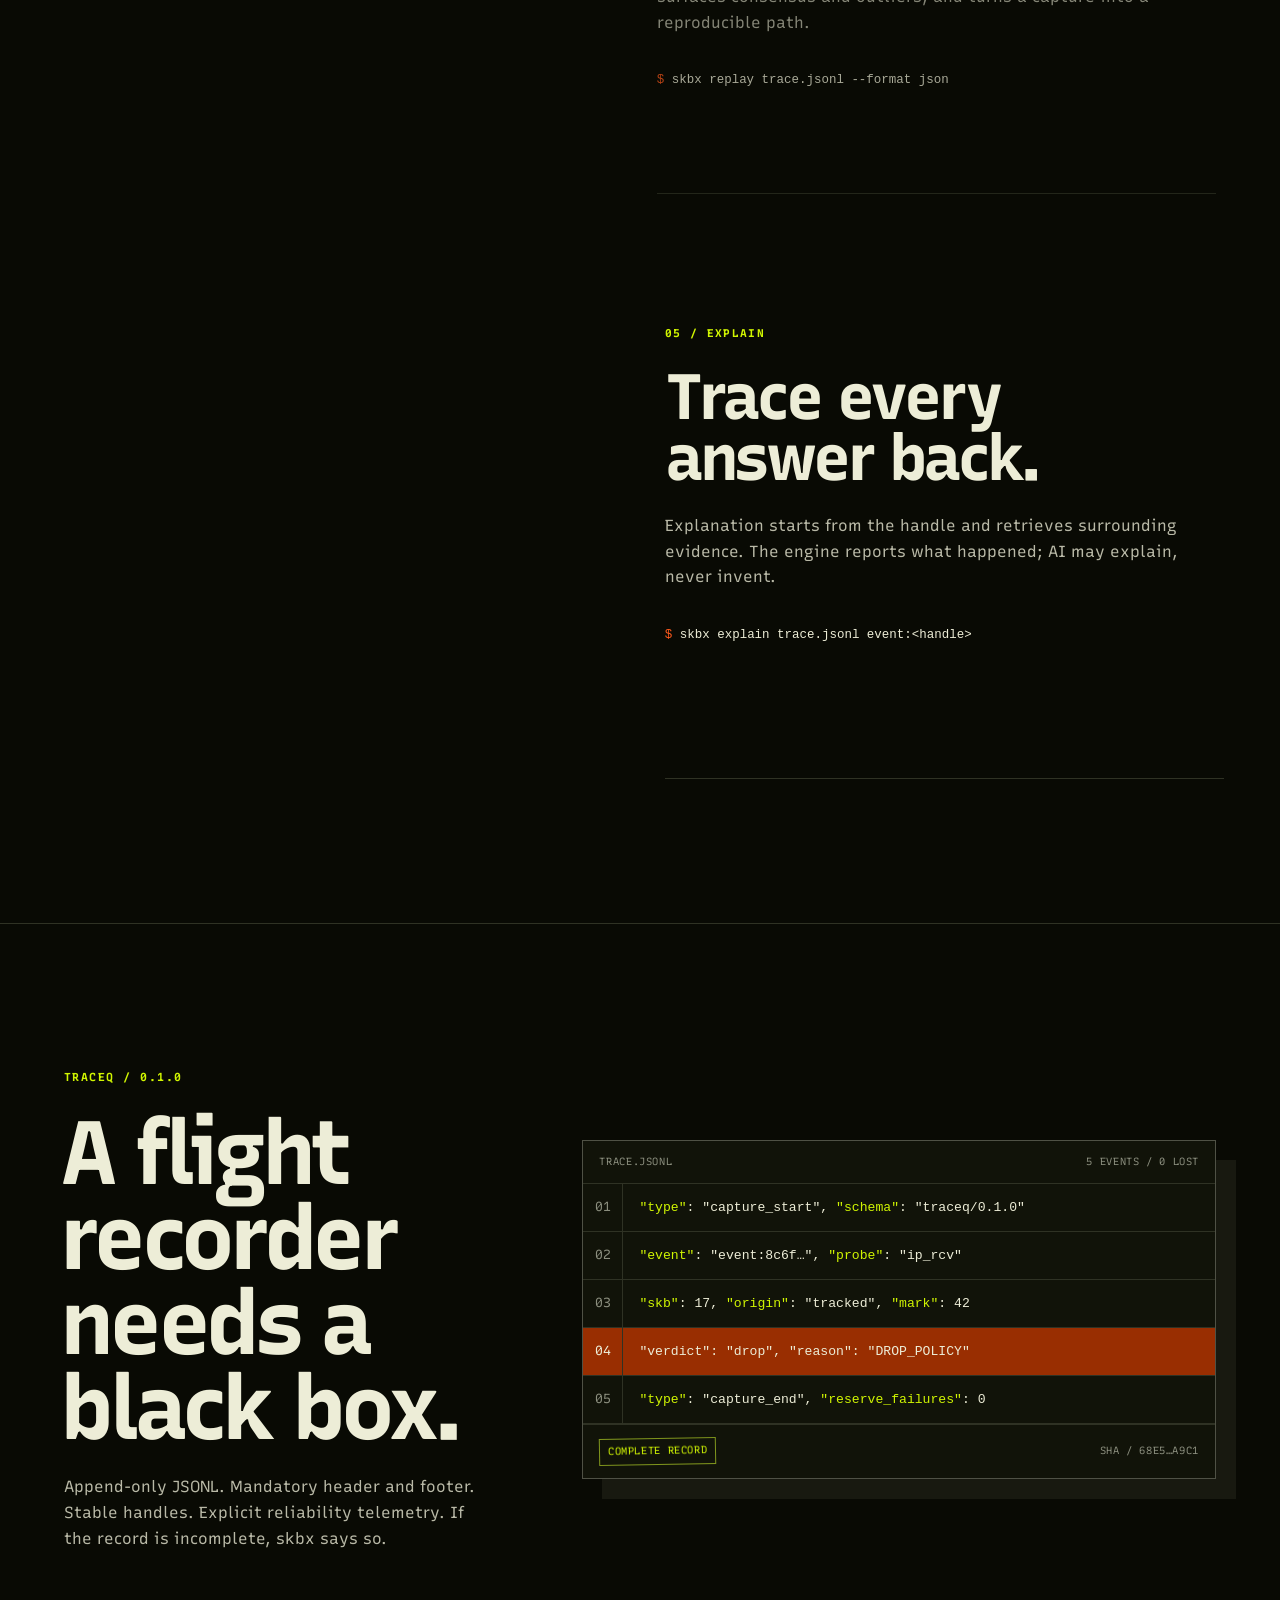
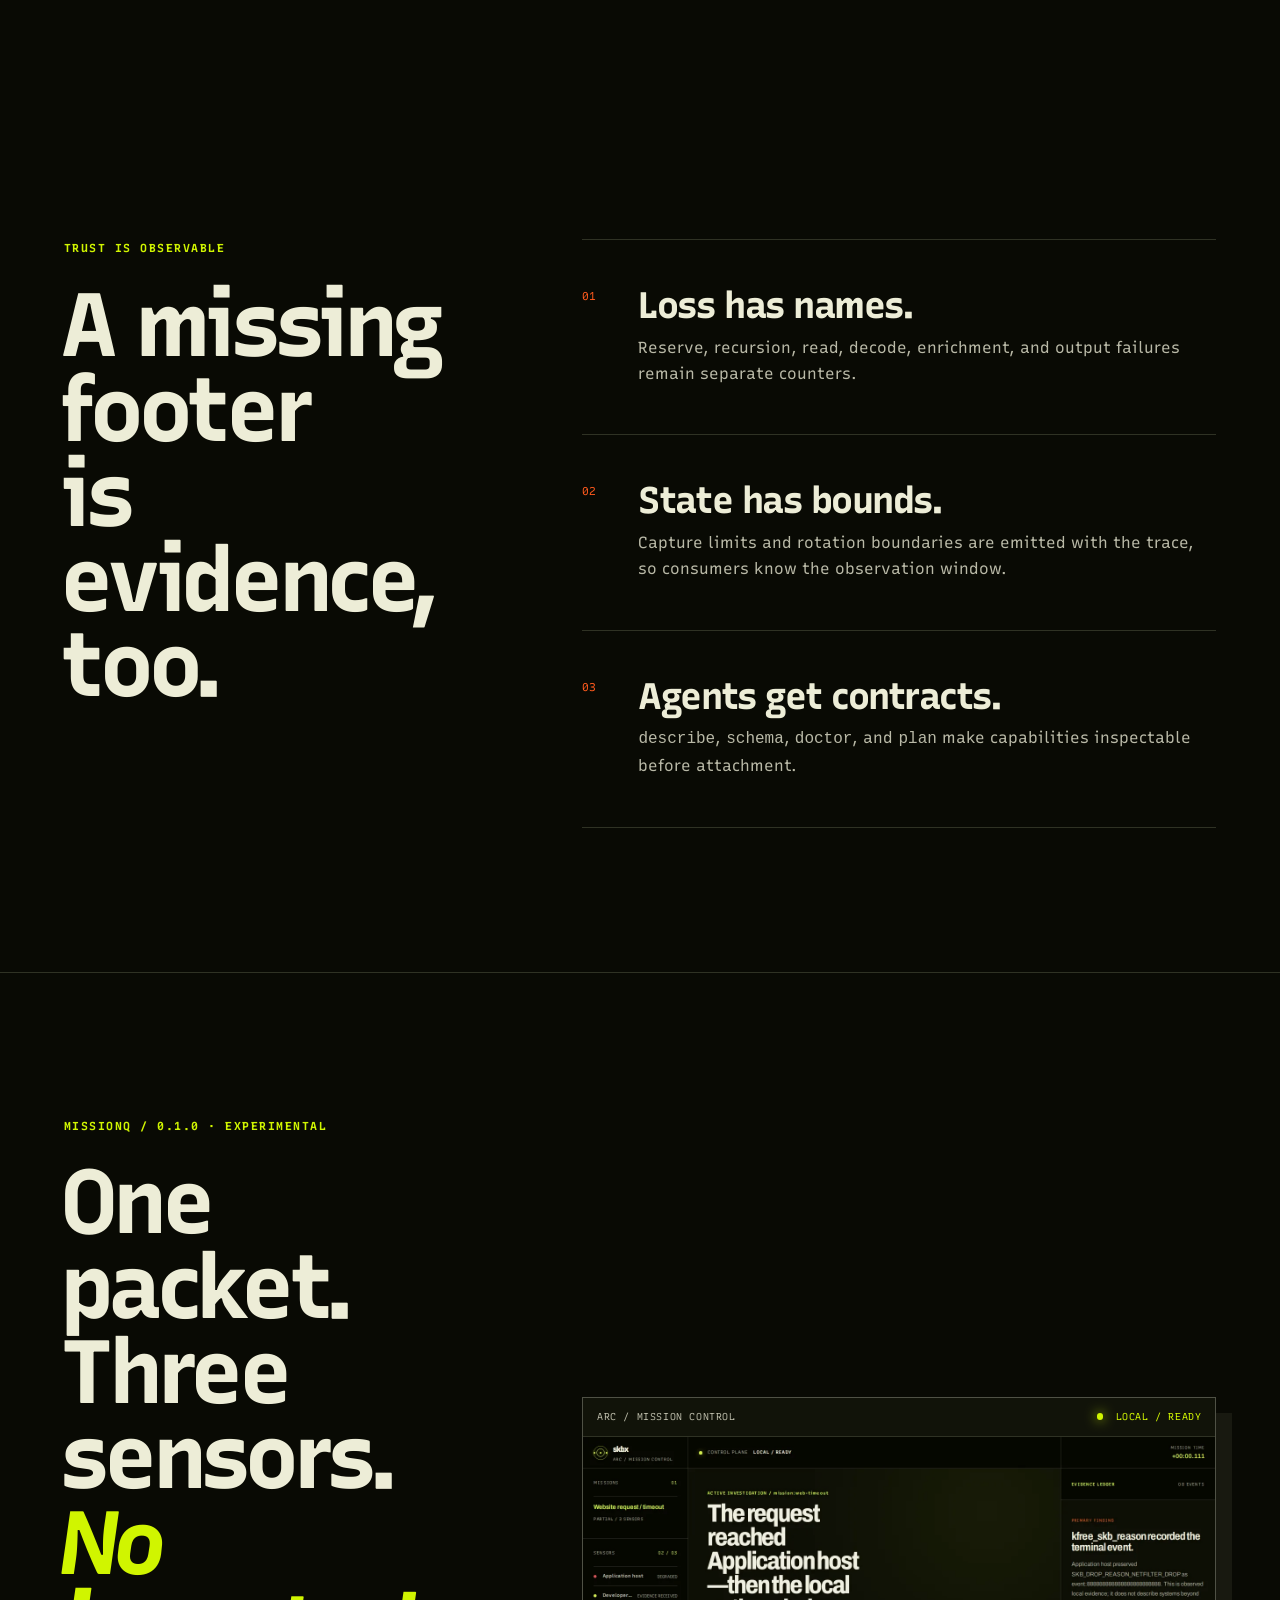
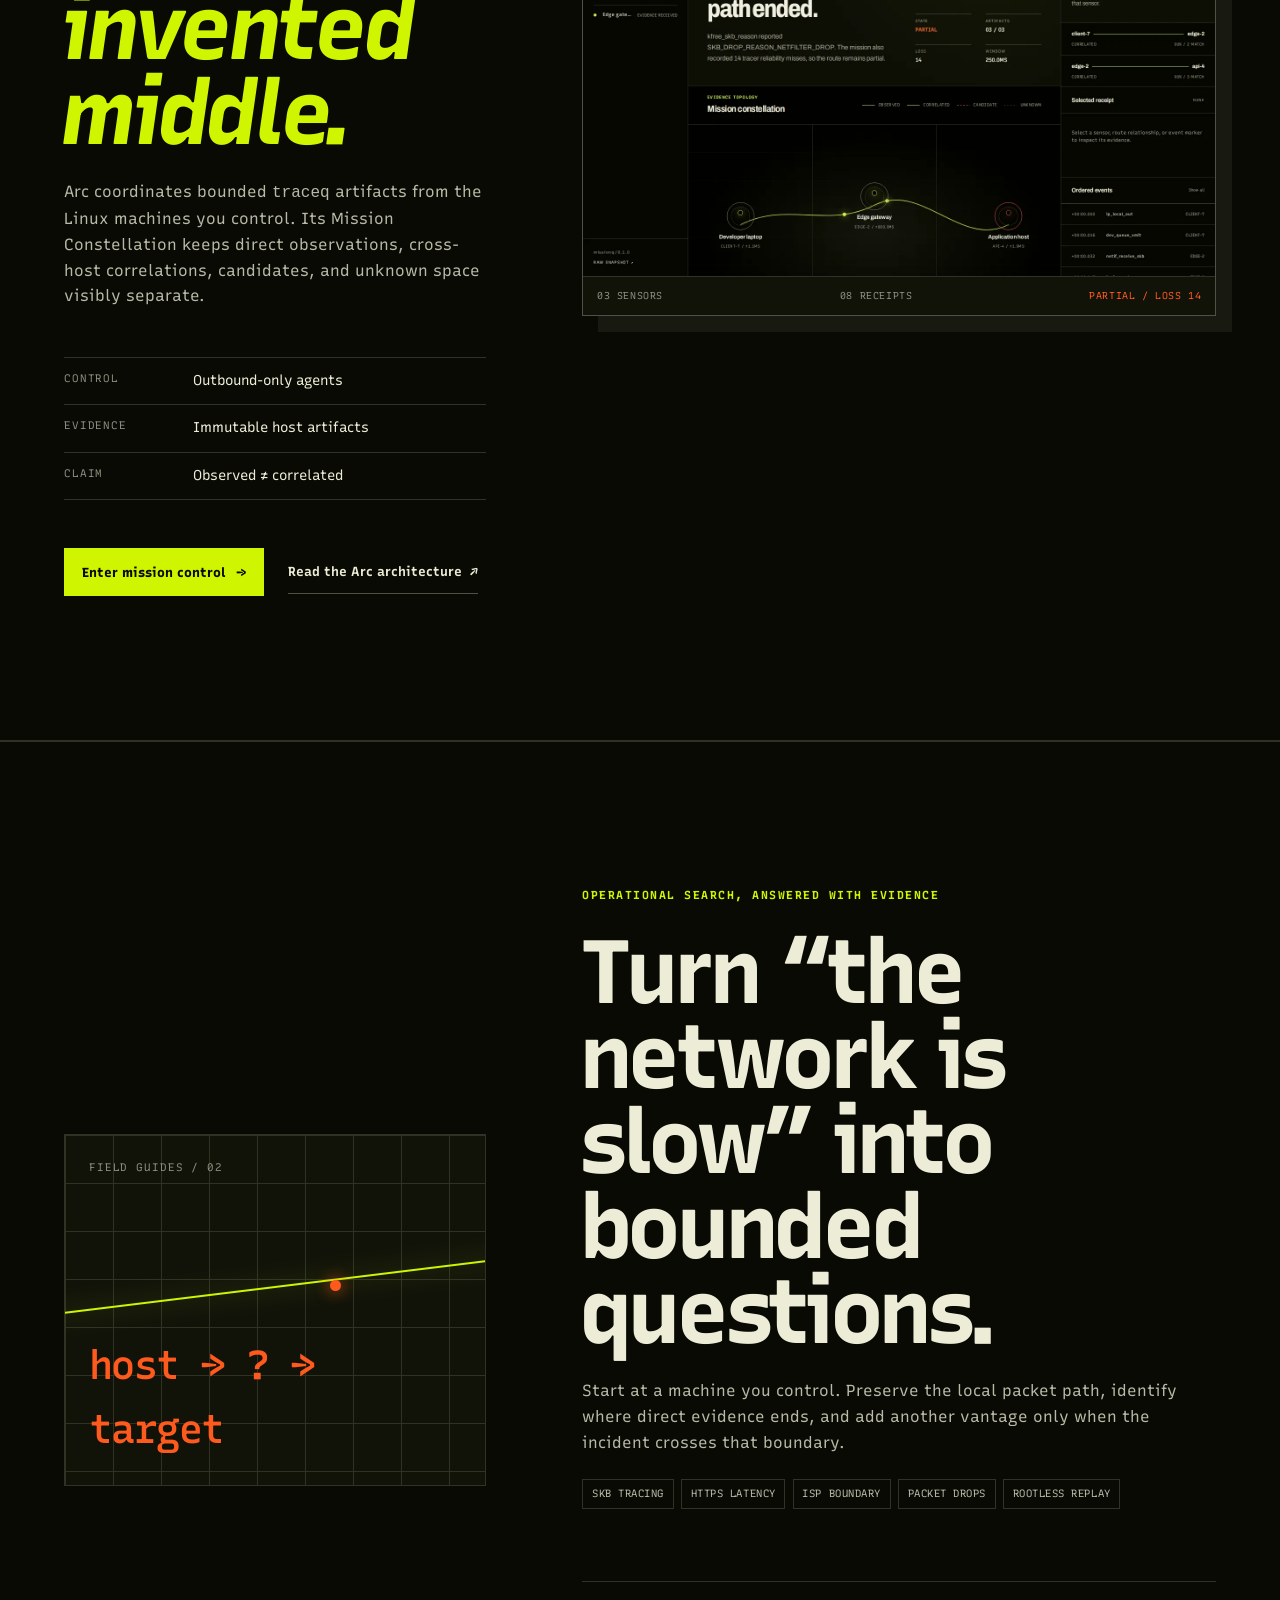
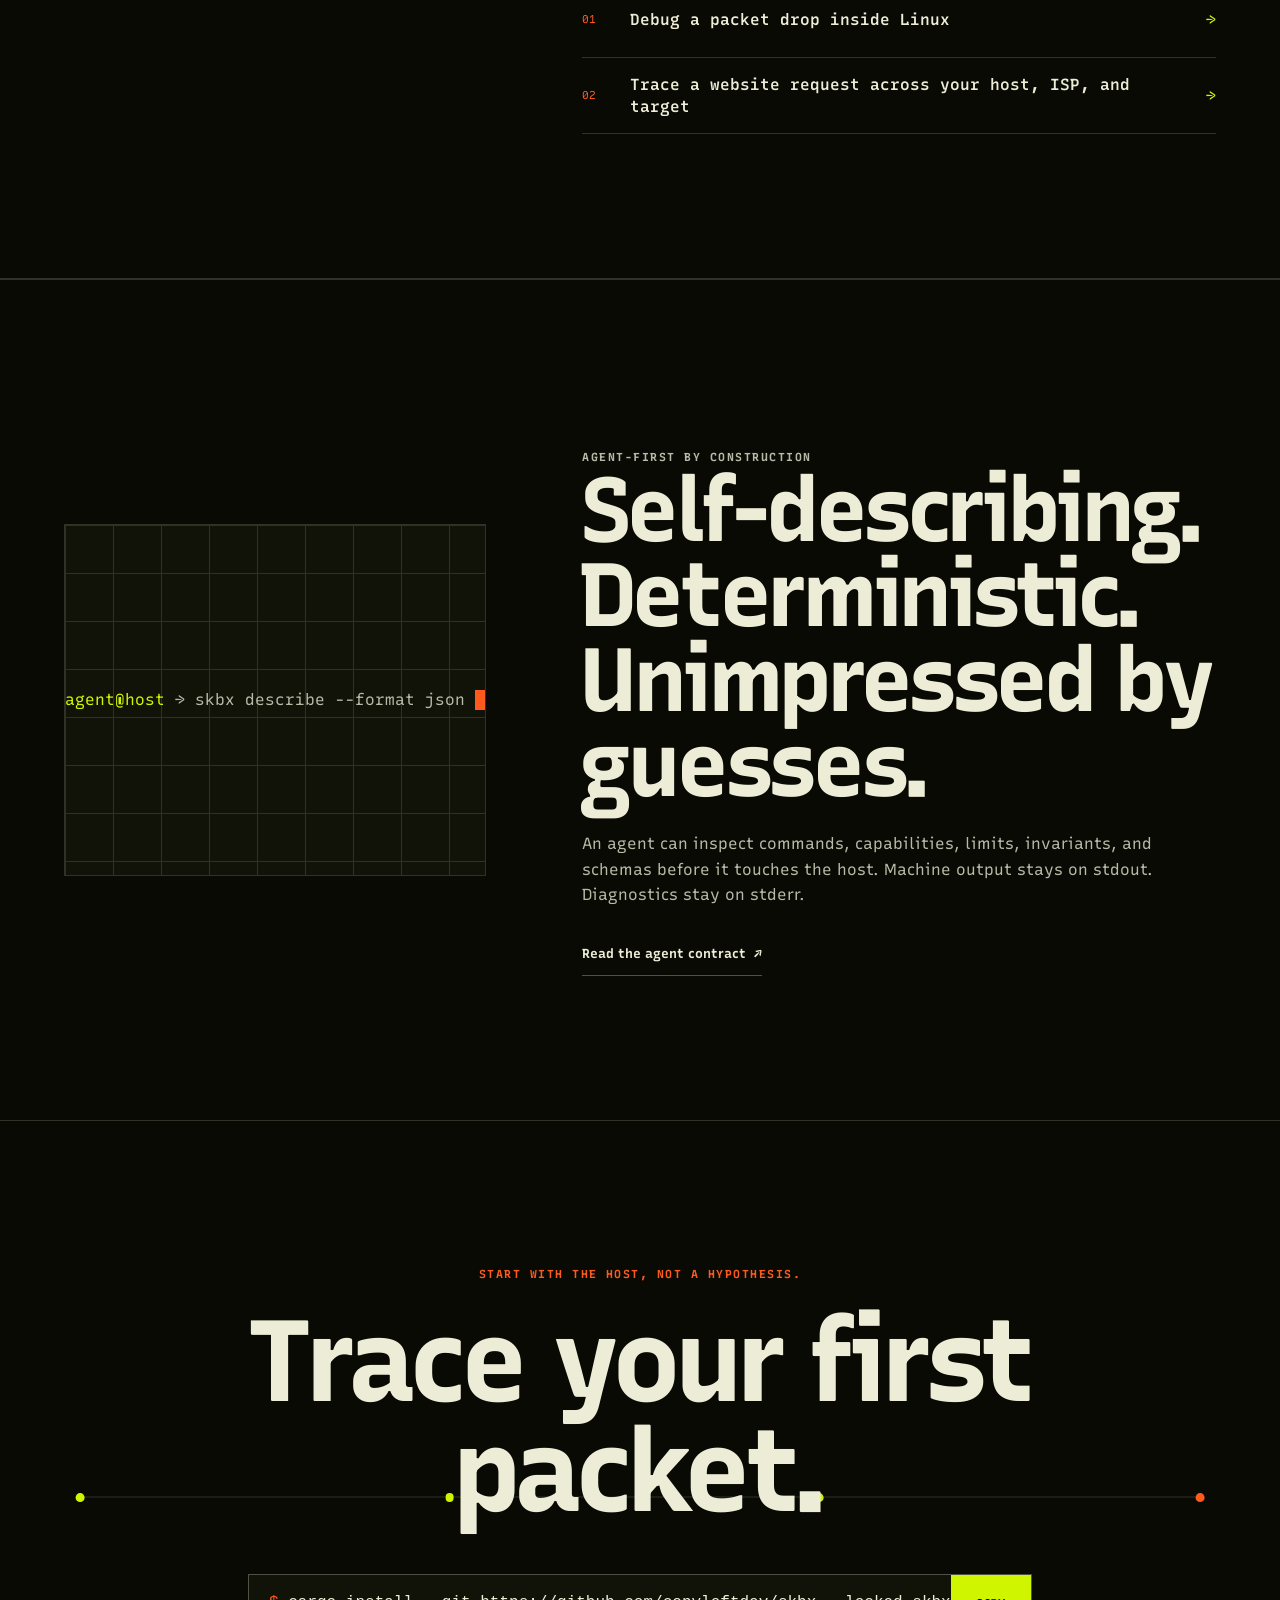
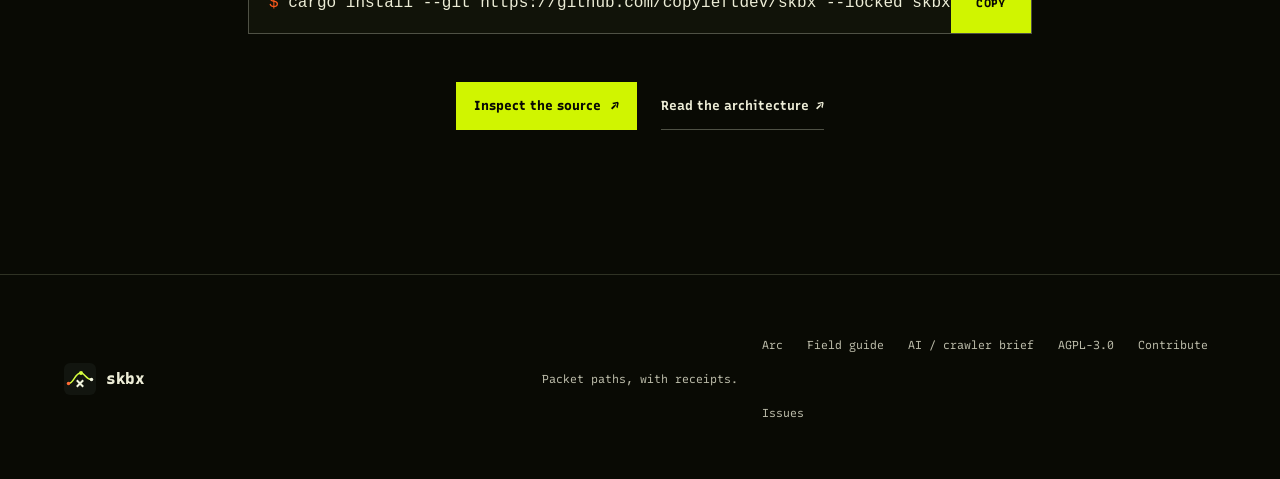
==== commit 2a2d9152: "Add Arc mission control to GitHub Pages" ====
--- a/docs/index.html
+++ b/docs/index.html
@@ -97,9 +97,10 @@
           "Stable event and route handles",
           "Deterministic rootless replay",
           "Explicit capture loss and completeness telemetry",
+          "Experimental multi-host capture missions with explicit correlation uncertainty",
           "Machine-readable commands, schemas, limits, and invariants"
         ],
-        "keywords": "Linux packet tracing, eBPF observability, SKB tracing, packet drop debugging, XDP tracing, TC tracing, pwru alternative"
+        "keywords": "Linux packet tracing, eBPF observability, multi-host packet tracing, SKB tracing, packet drop debugging, XDP tracing, TC tracing, pwru alternative"
       }
     ]
   }
@@ -118,7 +119,7 @@
     <nav aria-label="Primary navigation">
       <a href="#flight">Trace a packet</a>
       <a href="#contract">Evidence contract</a>
-      <a href="#field-guides">Field guides</a>
+      <a href="#arc">Arc</a>
       <a class="nav-github" href="https://github.com/copyleftdev/skbx">GitHub <span aria-hidden="true">↗</span></a>
     </nav>
   </header>
@@ -329,6 +330,46 @@
       </div>
     </section>
 
+    <section class="arc-brief" id="arc" aria-labelledby="arc-brief-title">
+      <div class="arc-brief-copy">
+        <p class="section-kicker">missionq / 0.1.0 · experimental</p>
+        <h2 id="arc-brief-title">One packet.<br>Three sensors.<br><em>No invented middle.</em></h2>
+        <p>
+          Arc coordinates bounded <code>traceq</code> artifacts from the Linux
+          machines you control. Its Mission Constellation keeps direct
+          observations, cross-host correlations, candidates, and unknown space
+          visibly separate.
+        </p>
+        <dl class="arc-brief-facts">
+          <div><dt>Control</dt><dd>Outbound-only agents</dd></div>
+          <div><dt>Evidence</dt><dd>Immutable host artifacts</dd></div>
+          <div><dt>Claim</dt><dd>Observed ≠ correlated</dd></div>
+        </dl>
+        <div class="arc-brief-actions">
+          <a class="primary-link" href="arc.html">Enter mission control <span aria-hidden="true">→</span></a>
+          <a class="text-link" href="https://github.com/copyleftdev/skbx/blob/main/docs/arc.md">Read the Arc architecture <span aria-hidden="true">↗</span></a>
+        </div>
+      </div>
+      <a class="arc-preview" href="arc.html" aria-label="Explore the Arc Mission Constellation">
+        <span class="arc-preview-head">
+          <span>ARC / MISSION CONTROL</span>
+          <span><i></i> LOCAL / READY</span>
+        </span>
+        <img
+          src="assets/arc-mission-constellation.webp"
+          width="1440"
+          height="1000"
+          loading="lazy"
+          decoding="async"
+          alt="Arc Mission Constellation showing a website request across a developer laptop, edge gateway, and application host with a partial evidence finding">
+        <span class="arc-preview-foot">
+          <span>03 sensors</span>
+          <span>08 receipts</span>
+          <span>partial / loss 14</span>
+        </span>
+      </a>
+    </section>
+
     <section class="field-guide" id="field-guides" aria-labelledby="field-guide-title">
       <div class="field-guide-index" aria-hidden="true">
         <span>FIELD GUIDES / 02</span>
@@ -402,6 +443,7 @@
     </a>
     <p>Packet paths, with receipts.</p>
     <div>
+      <a href="arc.html">Arc</a>
       <a href="guides/debug-linux-packet-drops.html">Field guide</a>
       <a href="llms.txt">AI / crawler brief</a>
       <a href="https://github.com/copyleftdev/skbx/blob/main/LICENSE">AGPL-3.0</a>
--- a/docs/styles.css
+++ b/docs/styles.css
@@ -482,6 +482,7 @@
 .incident,
 .contract,
 .reliability,
+.arc-brief,
 .field-guide,
 .agent-contract,
 .install,
@@ -513,6 +514,7 @@
 .flight-intro h2,
 .contract-heading h2,
 .reliability-copy h2,
+.arc-brief h2,
 .field-guide h2,
 .agent-contract h2,
 .install h2 {
@@ -1110,6 +1112,659 @@
 .site-footer > div a {
   min-height: 44px;
   align-content: center;
+}
+
+/* Arc mission control */
+
+.arc-brief {
+  display: grid;
+  gap: var(--space-xl);
+  padding-block: var(--space-2xl);
+  border-top: 1px solid var(--line);
+  border-bottom: 1px solid var(--line);
+}
+
+.arc-brief-copy {
+  display: grid;
+  align-content: center;
+}
+
+.arc-brief h2 em,
+.arc-verdict h2 em {
+  color: var(--phosphor);
+  font-style: normal;
+  font-variation-settings: "slnt" -8;
+}
+
+.arc-brief-copy > p:not(.section-kicker) {
+  max-width: 42rem;
+  margin: var(--space-md) 0 0;
+  color: var(--paper-300);
+}
+
+.arc-brief-facts {
+  display: grid;
+  margin: var(--space-lg) 0 0;
+  border-top: 1px solid var(--line);
+}
+
+.arc-brief-facts div {
+  display: grid;
+  grid-template-columns: minmax(5rem, 0.4fr) minmax(0, 1fr);
+  gap: var(--space-sm);
+  padding-block: var(--space-sm);
+  border-bottom: 1px solid var(--line);
+}
+
+.arc-brief-facts dt,
+.arc-brief-facts dd {
+  margin: 0;
+}
+
+.arc-brief-facts dt {
+  color: var(--ink-500);
+  font-size: 0.68rem;
+  font-variation-settings: "MONO" 1;
+  letter-spacing: 0.08em;
+  text-transform: uppercase;
+}
+
+.arc-brief-facts dd {
+  color: var(--paper-100);
+  font-size: 0.88rem;
+}
+
+.arc-brief-actions {
+  display: flex;
+  flex-wrap: wrap;
+  align-items: center;
+  gap: var(--space-md);
+  margin-top: var(--space-lg);
+}
+
+.arc-preview {
+  position: relative;
+  display: grid;
+  align-self: center;
+  overflow: hidden;
+  border: 1px solid var(--ink-650);
+  background: var(--ink-900);
+  box-shadow: 1rem 1rem 0 var(--ink-850);
+  transition: border-color var(--duration-med), transform var(--duration-med) var(--ease-out);
+}
+
+.arc-preview img {
+  display: block;
+  width: 100%;
+  height: auto;
+  aspect-ratio: 1.44;
+  object-fit: cover;
+  object-position: top;
+  filter: saturate(0.88) contrast(1.04);
+}
+
+.arc-preview-head,
+.arc-preview-foot {
+  position: relative;
+  z-index: 1;
+  display: flex;
+  justify-content: space-between;
+  gap: var(--space-sm);
+  padding: 0.7rem 0.85rem;
+  color: var(--paper-300);
+  background: var(--ink-900);
+  font-size: 0.62rem;
+  font-variation-settings: "MONO" 1;
+  letter-spacing: 0.06em;
+  text-transform: uppercase;
+}
+
+.arc-preview-head {
+  border-bottom: 1px solid var(--line);
+}
+
+.arc-preview-head span:last-child {
+  color: var(--phosphor);
+}
+
+.arc-preview-head i {
+  display: inline-block;
+  width: 0.42rem;
+  height: 0.42rem;
+  margin-right: 0.35rem;
+  border-radius: 50%;
+  background: currentColor;
+  box-shadow: 0 0 0.7rem currentColor;
+}
+
+.arc-preview-foot {
+  border-top: 1px solid var(--line);
+  color: var(--ink-500);
+}
+
+.arc-preview-foot span:last-child {
+  color: var(--flare);
+}
+
+@media (hover: hover) {
+  .arc-preview:hover {
+    border-color: var(--phosphor-dim);
+    transform: translate(-0.2rem, -0.2rem);
+  }
+}
+
+.arc-page {
+  --arc-reading: "Source Serif 4", Georgia, serif;
+  background:
+    linear-gradient(to right, transparent 49.95%, color-mix(in oklch, var(--line) 42%, transparent) 50%, transparent 50.05%),
+    var(--ink-950);
+}
+
+.arc-page .site-header {
+  background: var(--ink-950);
+}
+
+.arc-header nav a:not(.nav-github) {
+  display: none;
+}
+
+.arc-page code,
+.arc-page .arc-evidence-ledger,
+.arc-page .arc-mission-flow,
+.arc-page .arc-topology,
+.arc-page .arc-boundary-ledger {
+  font-variation-settings: "MONO" 1, "CASL" 0;
+  font-variant-ligatures: none;
+}
+
+.arc-hero,
+.arc-verdict,
+.arc-evidence,
+.arc-mission-flow,
+.arc-topology,
+.arc-demo,
+.arc-boundary,
+.arc-next {
+  width: min(100%, var(--max));
+  margin-inline: auto;
+  padding-inline: var(--page);
+}
+
+.arc-hero {
+  display: grid;
+  gap: var(--space-xl);
+  min-height: 100svh;
+  align-content: center;
+  padding-top: clamp(8rem, 16vh, 11rem);
+  padding-bottom: var(--space-xl);
+  border-bottom: 1px solid var(--line);
+}
+
+.arc-hero-copy {
+  align-self: center;
+}
+
+.arc-hero h1 {
+  max-width: 12ch;
+  font-size: clamp(3.2rem, 9.4vw, 8.8rem);
+}
+
+.arc-hero-deck {
+  max-width: 43rem;
+  margin: var(--space-lg) 0 0;
+  color: var(--paper-300);
+  font-family: var(--arc-reading);
+  font-size: clamp(1.1rem, 1.8vw, 1.42rem);
+  font-weight: 360;
+  line-height: 1.68;
+}
+
+.arc-hero-actions {
+  display: flex;
+  flex-wrap: wrap;
+  align-items: center;
+  gap: var(--space-md);
+  margin-top: var(--space-lg);
+}
+
+.arc-console {
+  position: relative;
+  align-self: center;
+  min-width: 0;
+  margin: 0;
+  border: 1px solid var(--ink-650);
+  background: var(--ink-900);
+  box-shadow: 1.4rem 1.4rem 0 var(--ink-850);
+}
+
+.arc-console::before {
+  position: absolute;
+  z-index: 2;
+  top: 2.75rem;
+  right: -1px;
+  bottom: 2.65rem;
+  width: 2px;
+  background: var(--flare);
+  content: "";
+  opacity: 0.78;
+}
+
+.arc-console-chrome,
+.arc-console figcaption {
+  display: flex;
+  justify-content: space-between;
+  gap: var(--space-sm);
+  padding: 0.75rem 0.9rem;
+  color: var(--paper-300);
+  font-size: 0.65rem;
+  font-variation-settings: "MONO" 1;
+  letter-spacing: 0.07em;
+  text-transform: uppercase;
+}
+
+.arc-console-chrome {
+  border-bottom: 1px solid var(--line);
+}
+
+.arc-console-chrome span:first-child {
+  color: var(--phosphor);
+}
+
+.arc-console-chrome i {
+  display: inline-block;
+  width: 0.42rem;
+  height: 0.42rem;
+  margin-right: 0.35rem;
+  border-radius: 50%;
+  background: currentColor;
+  box-shadow: 0 0 0.8rem currentColor;
+  animation: signal 1.8s var(--ease-in-out) infinite;
+}
+
+.arc-console img {
+  display: block;
+  width: 100%;
+  height: auto;
+}
+
+.arc-console figcaption {
+  border-top: 1px solid var(--line);
+  color: var(--ink-500);
+}
+
+.arc-console figcaption span:last-child {
+  color: var(--flare);
+}
+
+.arc-verdict {
+  display: grid;
+  gap: var(--space-lg);
+  padding-block: var(--space-2xl);
+  border-bottom: 1px solid var(--line);
+}
+
+.arc-verdict h2,
+.arc-evidence h2,
+.arc-flow-heading h2,
+.arc-topology-copy h2,
+.arc-demo h2,
+.arc-boundary h2,
+.arc-next h2 {
+  margin-left: -0.04em;
+  font-size: clamp(2.7rem, 7vw, 6.8rem);
+  letter-spacing: -0.06em;
+}
+
+.arc-verdict > p:last-child {
+  max-width: 45rem;
+  margin: 0;
+  color: var(--paper-300);
+  font-family: var(--arc-reading);
+  font-size: 1.2rem;
+  line-height: 1.7;
+}
+
+.arc-evidence {
+  padding-block: var(--space-2xl);
+  border-bottom: 1px solid var(--line);
+}
+
+.arc-evidence > header {
+  margin-bottom: var(--space-xl);
+}
+
+.arc-evidence-ledger {
+  display: grid;
+  border-top: 1px solid var(--line);
+}
+
+.arc-evidence-ledger article {
+  position: relative;
+  display: grid;
+  gap: var(--space-sm);
+  padding-block: var(--space-lg);
+  border-bottom: 1px solid var(--line);
+}
+
+.arc-evidence-ledger article::after {
+  position: absolute;
+  top: var(--space-lg);
+  right: 0;
+  width: 3.5rem;
+  height: 1px;
+  background: var(--phosphor);
+  content: "";
+}
+
+.arc-evidence-ledger article[data-level="candidate"]::after {
+  background: repeating-linear-gradient(90deg, var(--flare) 0 0.35rem, transparent 0.35rem 0.65rem);
+}
+
+.arc-evidence-ledger article[data-level="unknown"]::after {
+  background: repeating-linear-gradient(90deg, var(--ink-500) 0 0.12rem, transparent 0.12rem 0.55rem);
+}
+
+.arc-evidence-ledger span,
+.arc-boundary-ledger span {
+  color: var(--ink-500);
+  font-size: 0.68rem;
+  letter-spacing: 0.09em;
+}
+
+.arc-evidence-ledger article[data-level="observed"] span {
+  color: var(--phosphor);
+}
+
+.arc-evidence-ledger article[data-level="candidate"] span {
+  color: var(--flare);
+}
+
+.arc-evidence-ledger h3 {
+  font-size: clamp(1.8rem, 4vw, 3.2rem);
+  letter-spacing: -0.045em;
+}
+
+.arc-evidence-ledger p {
+  max-width: 36rem;
+  margin: 0;
+  color: var(--paper-300);
+  font-family: var(--arc-reading);
+  font-size: 1.05rem;
+  line-height: 1.65;
+}
+
+.arc-mission-flow {
+  display: grid;
+  gap: var(--space-xl);
+  padding-block: var(--space-2xl);
+  border-bottom: 1px solid var(--line);
+}
+
+.arc-mission-flow ol {
+  margin: 0;
+  padding: 0;
+  border-top: 1px solid var(--line);
+  list-style: none;
+}
+
+.arc-mission-flow li {
+  display: grid;
+  grid-template-columns: 2.2rem minmax(0, 1fr);
+  gap: var(--space-md);
+  padding-block: var(--space-lg);
+  border-bottom: 1px solid var(--line);
+}
+
+.arc-mission-flow li > span {
+  color: var(--flare);
+  font-size: 0.68rem;
+}
+
+.arc-mission-flow strong {
+  display: block;
+  color: var(--paper-100);
+  font-size: clamp(1.35rem, 3vw, 2rem);
+  letter-spacing: -0.035em;
+}
+
+.arc-mission-flow li p {
+  max-width: 38rem;
+  margin: var(--space-sm) 0 0;
+  color: var(--paper-300);
+  font-family: var(--arc-reading);
+  font-size: 1.02rem;
+}
+
+.arc-topology {
+  display: grid;
+  gap: var(--space-xl);
+  padding-block: var(--space-2xl);
+  border-bottom: 1px solid var(--line);
+}
+
+.arc-topology-visual {
+  position: relative;
+  display: grid;
+  min-height: 38rem;
+  align-content: space-around;
+  overflow: hidden;
+  padding: var(--space-lg);
+  border: 1px solid var(--line);
+  background:
+    linear-gradient(var(--line) 1px, transparent 1px),
+    linear-gradient(90deg, var(--line) 1px, transparent 1px),
+    var(--ink-900);
+  background-size: 4rem 4rem;
+}
+
+.arc-node {
+  position: relative;
+  z-index: 2;
+  display: grid;
+  width: max-content;
+  justify-items: center;
+  gap: 0.3rem;
+}
+
+.arc-node > i {
+  display: block;
+  width: 1.15rem;
+  height: 1.15rem;
+  border: 2px solid var(--phosphor);
+  border-radius: 50%;
+  background: var(--ink-900);
+  box-shadow: 0 0 0 0.65rem var(--ink-900), 0 0 0 0.72rem var(--ink-650), 0 0 1.2rem var(--phosphor-dim);
+}
+
+.arc-node strong {
+  margin-top: var(--space-sm);
+  color: var(--paper-100);
+  font-size: 0.9rem;
+}
+
+.arc-node small,
+.arc-link small {
+  color: var(--ink-500);
+  font-size: 0.6rem;
+  letter-spacing: 0.08em;
+  text-transform: uppercase;
+}
+
+.arc-node.is-degraded > i {
+  border-color: var(--flare);
+  box-shadow: 0 0 0 0.65rem var(--ink-900), 0 0 0 0.72rem var(--flare-dark), 0 0 1.2rem var(--flare-dark);
+}
+
+.node-client {
+  justify-self: start;
+}
+
+.node-edge {
+  justify-self: center;
+}
+
+.node-api {
+  justify-self: end;
+}
+
+.arc-link {
+  position: relative;
+  z-index: 1;
+  display: grid;
+  align-items: center;
+  gap: var(--space-sm);
+}
+
+.arc-link i {
+  display: block;
+  height: 2px;
+  background: var(--phosphor);
+  box-shadow: 0 0 0.9rem var(--phosphor-dim);
+  transform-origin: left;
+}
+
+.link-a {
+  width: 58%;
+  margin: -2rem 0 -2rem 4%;
+  transform: rotate(19deg);
+}
+
+.link-b {
+  width: 58%;
+  margin: -2rem 3% -2rem auto;
+  transform: rotate(-19deg);
+}
+
+.arc-topology-copy {
+  align-self: center;
+}
+
+.arc-topology-copy > p:not(.section-kicker),
+.arc-demo-copy > p:not(.section-kicker) {
+  max-width: 42rem;
+  margin: var(--space-md) 0 0;
+  color: var(--paper-300);
+  font-family: var(--arc-reading);
+  font-size: 1.08rem;
+  line-height: 1.68;
+}
+
+.arc-topology-copy dl {
+  display: grid;
+  margin: var(--space-lg) 0 0;
+  border-top: 1px solid var(--line);
+}
+
+.arc-topology-copy dl div {
+  display: grid;
+  grid-template-columns: 6rem minmax(0, 1fr);
+  gap: var(--space-md);
+  padding-block: var(--space-sm);
+  border-bottom: 1px solid var(--line);
+}
+
+.arc-topology-copy dt,
+.arc-topology-copy dd {
+  margin: 0;
+}
+
+.arc-topology-copy dt {
+  color: var(--ink-500);
+  font-size: 0.68rem;
+  letter-spacing: 0.08em;
+  text-transform: uppercase;
+}
+
+.arc-topology-copy dd {
+  color: var(--paper-100);
+  font-size: 0.86rem;
+}
+
+.arc-demo {
+  display: grid;
+  gap: var(--space-xl);
+  padding-block: var(--space-2xl);
+  border-bottom: 1px solid var(--line);
+}
+
+.arc-demo > div:last-child {
+  min-width: 0;
+  align-self: center;
+}
+
+.arc-demo-command {
+  width: 100%;
+  margin: 0;
+}
+
+.arc-demo-address {
+  margin: var(--space-sm) 0 0;
+  color: var(--paper-300);
+  font-size: 0.78rem;
+}
+
+.arc-demo-address code {
+  color: var(--phosphor);
+}
+
+.arc-boundary {
+  display: grid;
+  gap: var(--space-xl);
+  padding-block: var(--space-2xl);
+  border-bottom: 1px solid var(--line);
+}
+
+.arc-boundary-ledger {
+  display: grid;
+  border-top: 1px solid var(--line);
+}
+
+.arc-boundary-ledger article {
+  padding-block: var(--space-lg);
+  border-bottom: 1px solid var(--line);
+}
+
+.arc-boundary-ledger article:last-child span {
+  color: var(--flare);
+}
+
+.arc-boundary-ledger ul {
+  display: grid;
+  gap: var(--space-sm);
+  margin: var(--space-md) 0 0;
+  padding: 0;
+  list-style: none;
+}
+
+.arc-boundary-ledger li {
+  display: grid;
+  grid-template-columns: 1rem minmax(0, 1fr);
+  color: var(--paper-300);
+  font-size: 0.88rem;
+}
+
+.arc-boundary-ledger li::before {
+  color: var(--phosphor);
+  content: "·";
+}
+
+.arc-boundary-ledger article:last-child li::before {
+  color: var(--flare);
+  content: "○";
+}
+
+.arc-next {
+  display: grid;
+  justify-items: start;
+  padding-block: var(--space-2xl);
+}
+
+.arc-next > div {
+  display: flex;
+  flex-wrap: wrap;
+  align-items: center;
+  gap: var(--space-md);
+  margin-top: var(--space-lg);
 }
 
 /* Technical field guide */
@@ -2084,6 +2739,21 @@
   .decision-ledger strong::before {
     content: none;
   }
+
+  .arc-evidence-ledger,
+  .arc-boundary-ledger {
+    grid-template-columns: repeat(2, minmax(0, 1fr));
+  }
+
+  .arc-evidence-ledger article,
+  .arc-boundary-ledger article {
+    padding-inline: var(--space-md);
+  }
+
+  .arc-evidence-ledger article:nth-child(odd),
+  .arc-boundary-ledger article:first-child {
+    border-right: 1px solid var(--line);
+  }
 }
 
 @media (min-width: 52rem) {
@@ -2117,6 +2787,7 @@
 
   .contract,
   .reliability,
+  .arc-brief,
   .field-guide,
   .agent-contract {
     grid-template-columns: minmax(0, 0.8fr) minmax(25rem, 1.2fr);
@@ -2127,6 +2798,47 @@
     align-self: start;
     position: sticky;
     top: 8rem;
+  }
+
+  .arc-header nav a:not(.nav-github) {
+    display: inline-flex;
+  }
+
+  .arc-hero {
+    grid-template-columns: minmax(20rem, 0.78fr) minmax(30rem, 1.22fr);
+    align-items: center;
+  }
+
+  .arc-verdict {
+    grid-template-columns: minmax(0, 1.1fr) minmax(22rem, 0.9fr);
+    align-items: end;
+  }
+
+  .arc-evidence-ledger {
+    grid-template-columns: repeat(4, minmax(0, 1fr));
+  }
+
+  .arc-evidence-ledger article {
+    padding-right: var(--space-md);
+    padding-left: var(--space-md);
+    border-right: 1px solid var(--line);
+  }
+
+  .arc-evidence-ledger article:first-child {
+    padding-left: 0;
+  }
+
+  .arc-evidence-ledger article:last-child {
+    padding-right: 0;
+    border-right: 0;
+  }
+
+  .arc-mission-flow,
+  .arc-topology,
+  .arc-demo,
+  .arc-boundary {
+    grid-template-columns: minmax(0, 0.8fr) minmax(25rem, 1.2fr);
+    align-items: center;
   }
 
   .guide-hero {
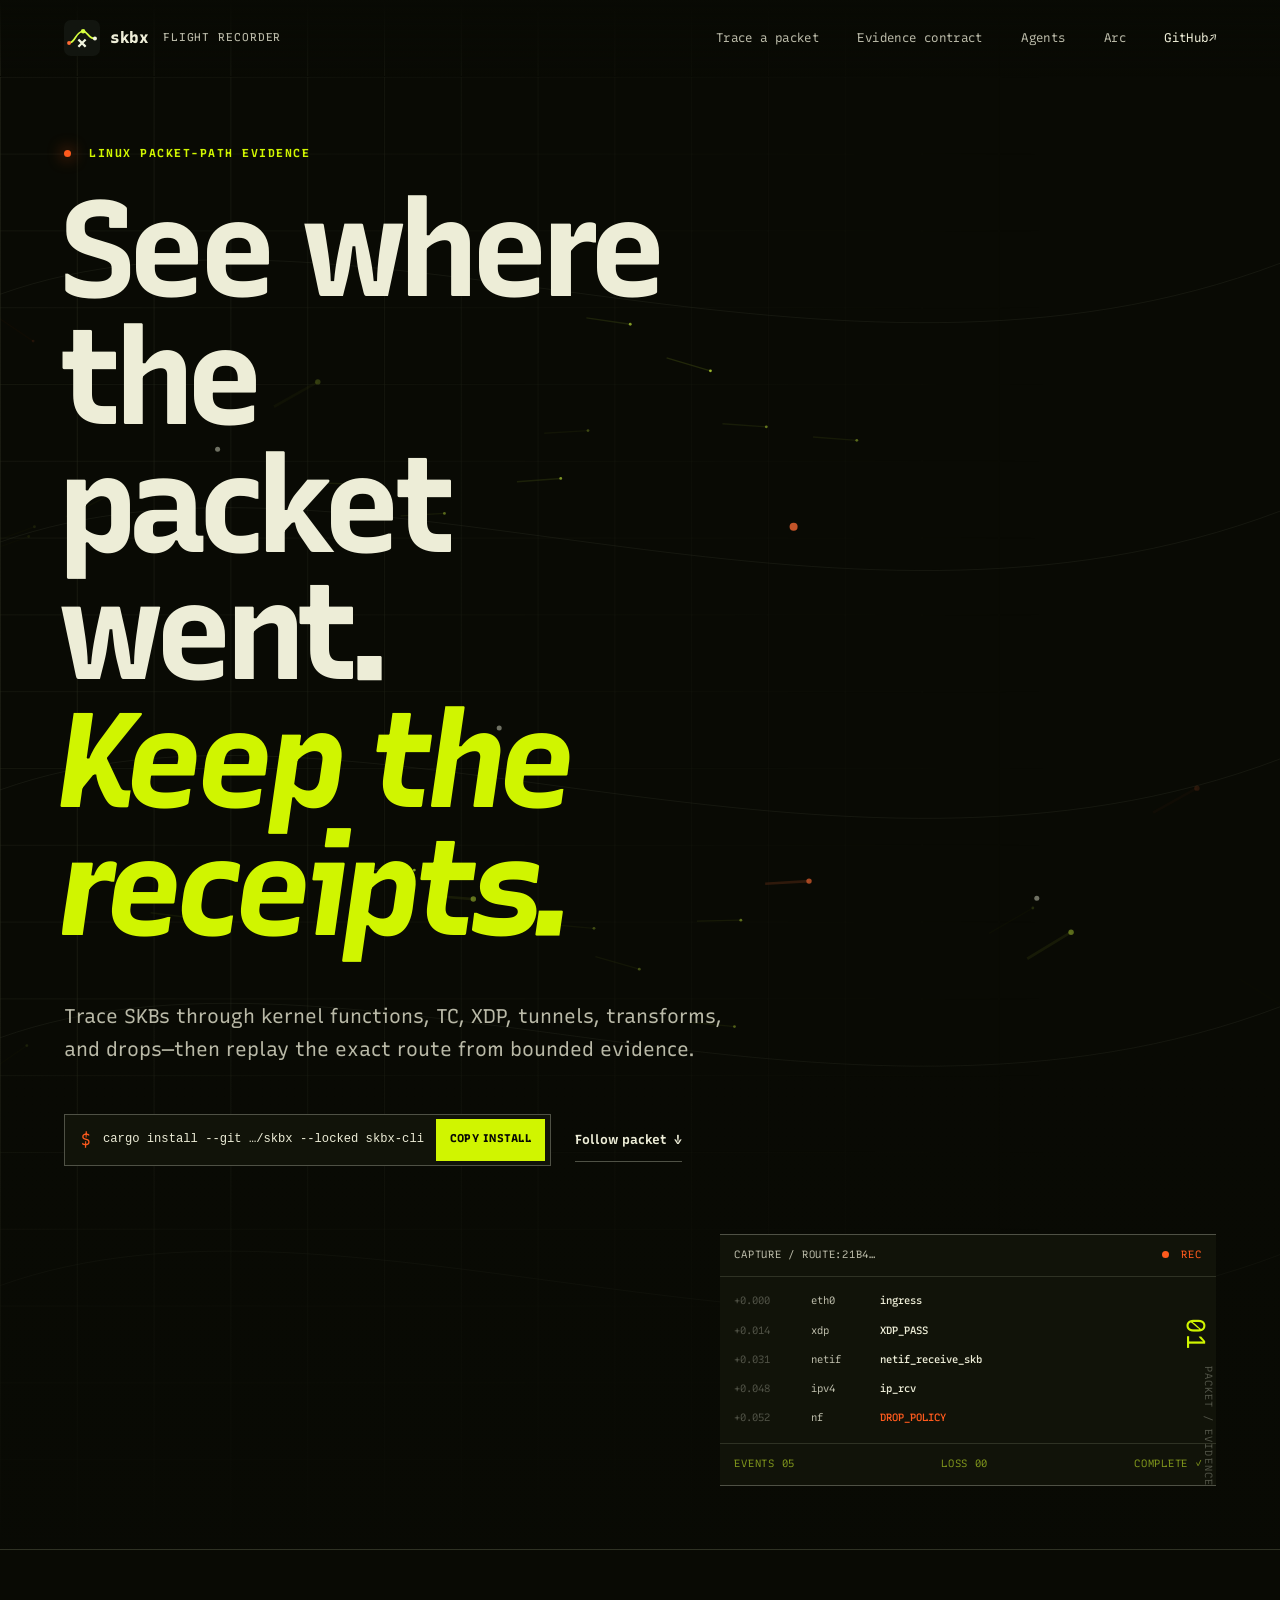
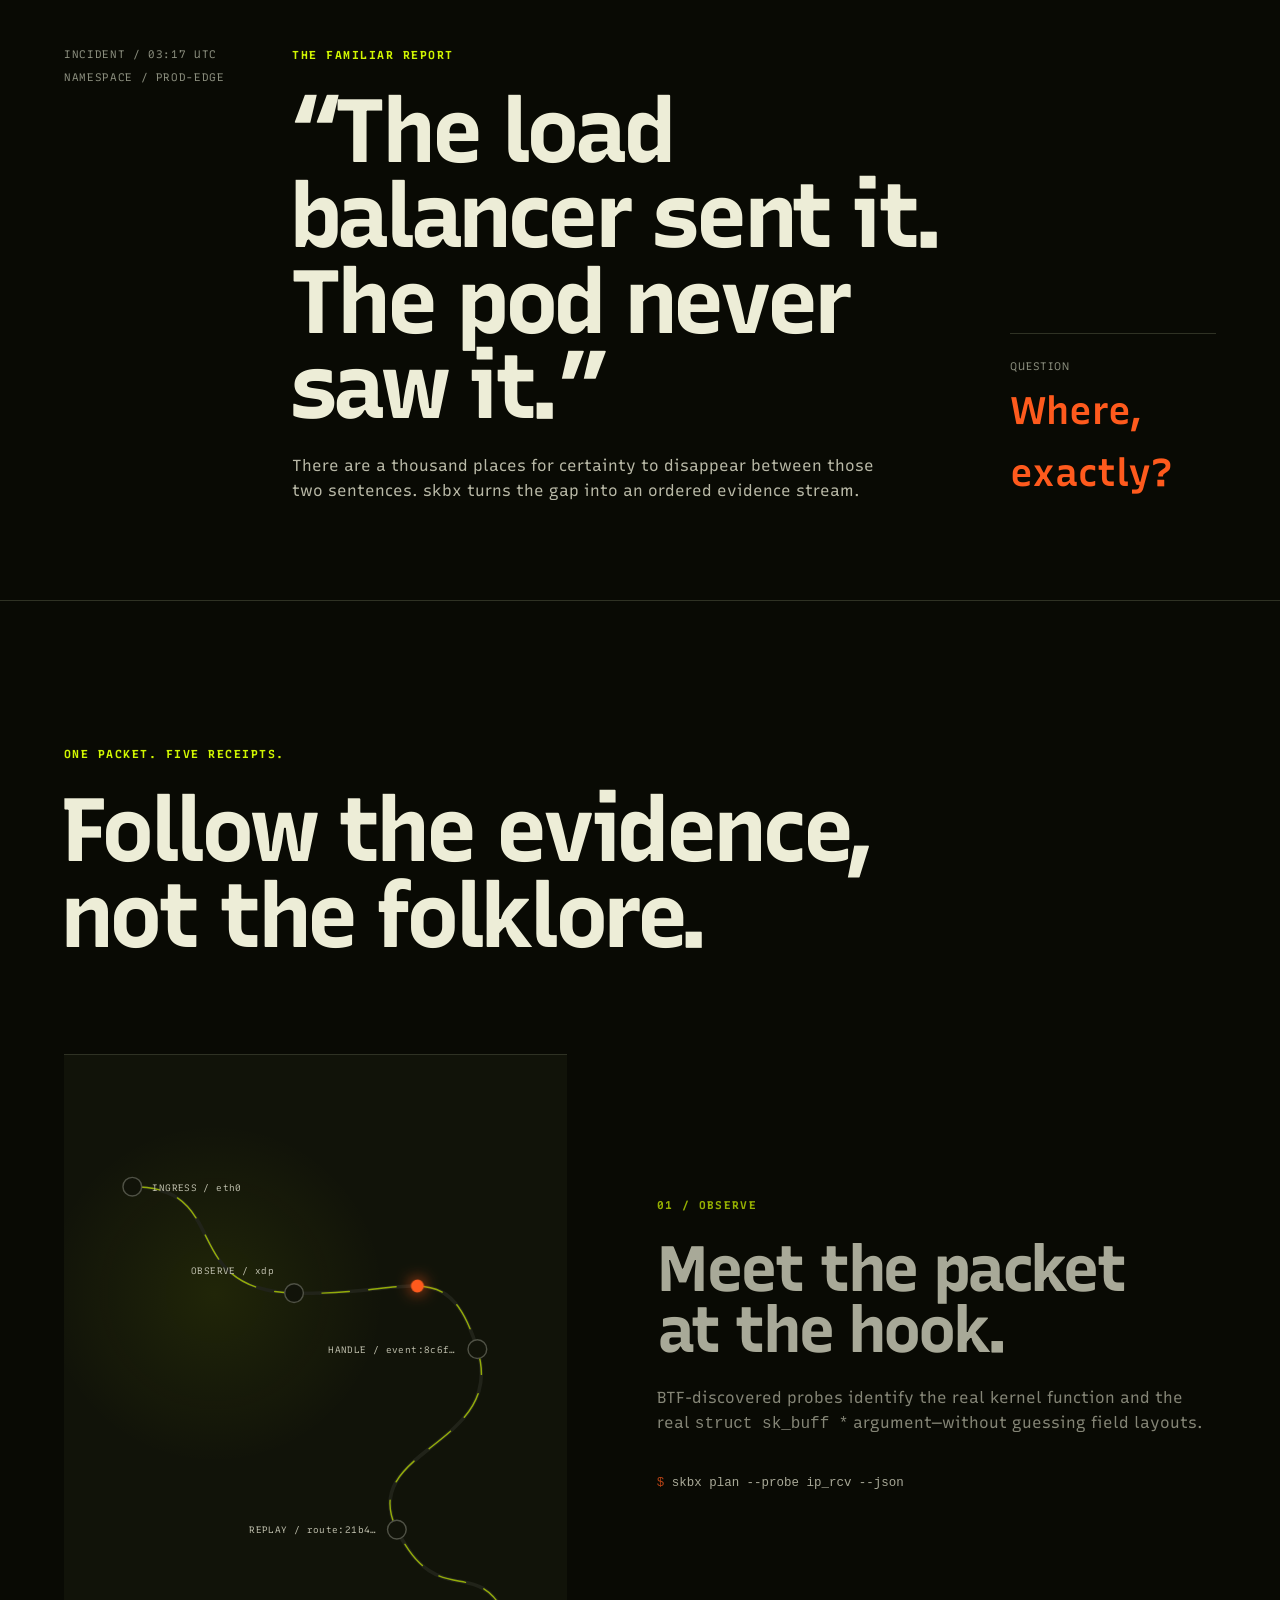
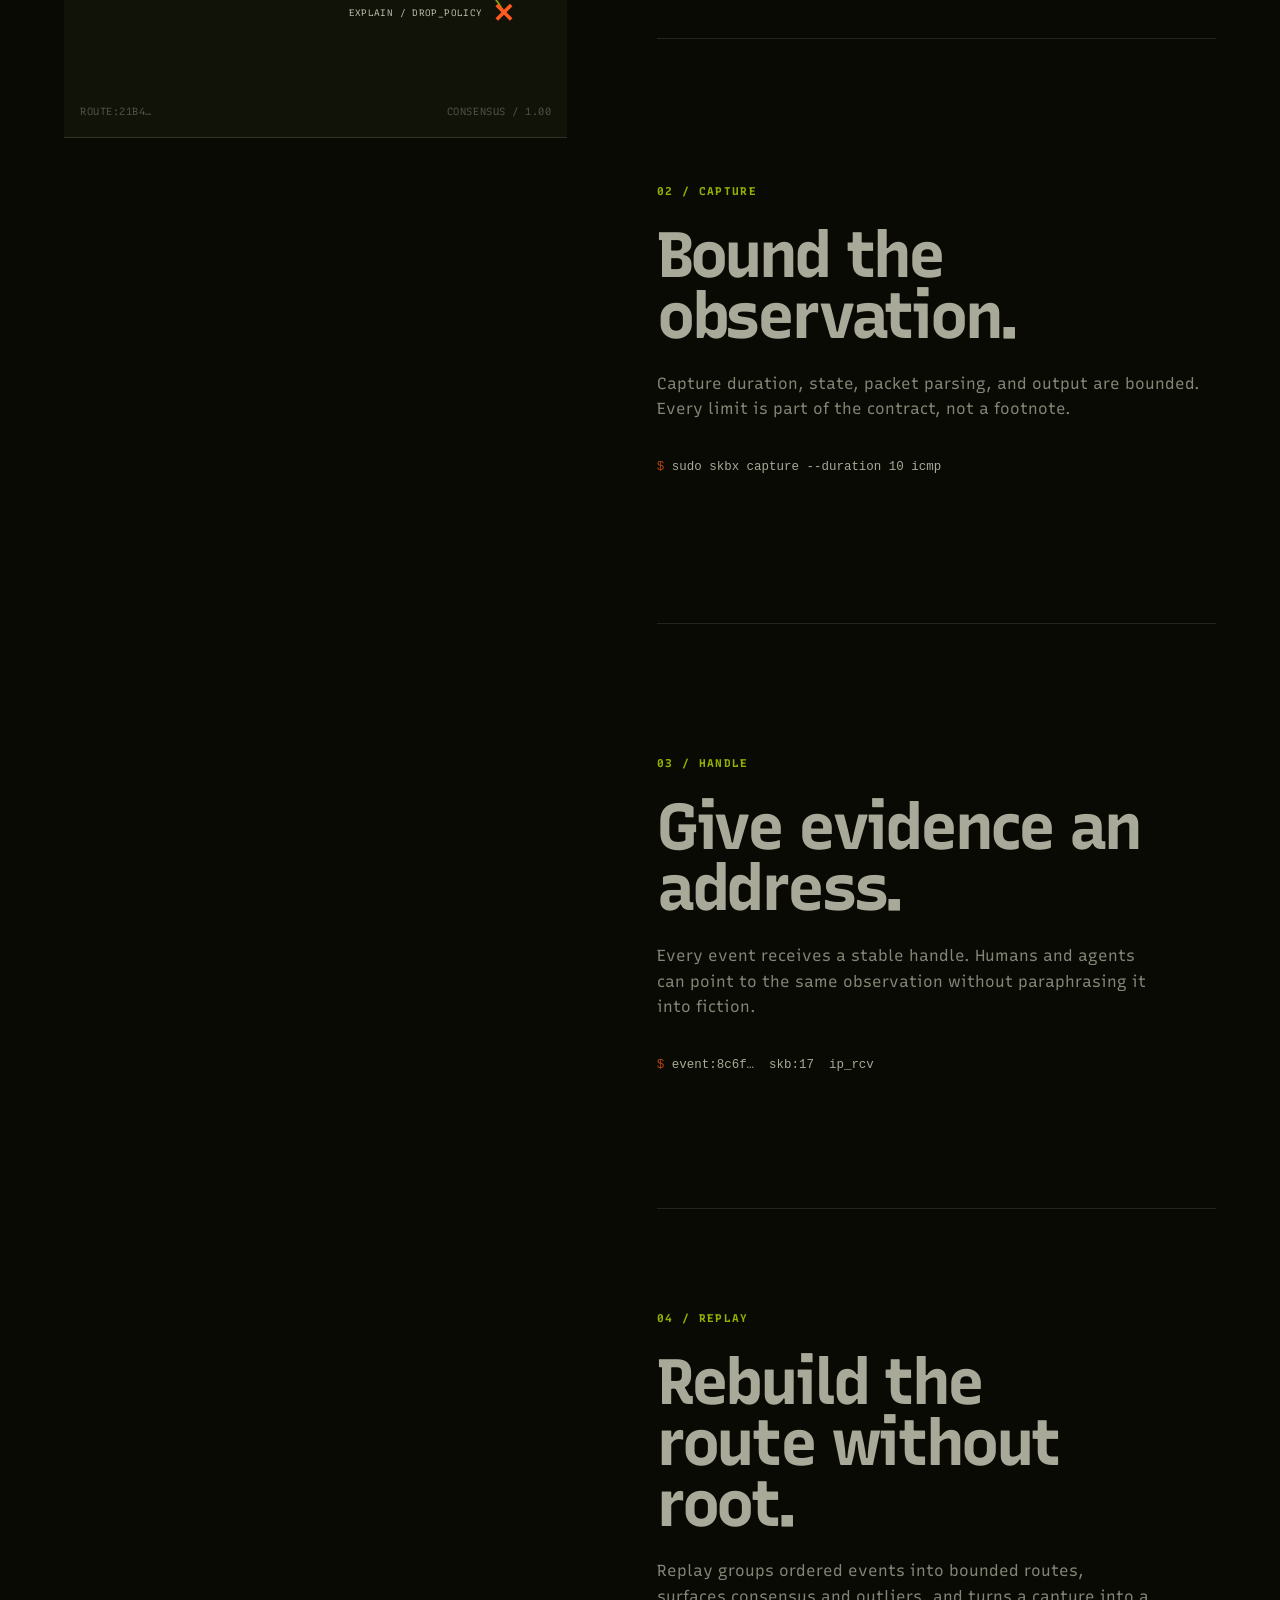
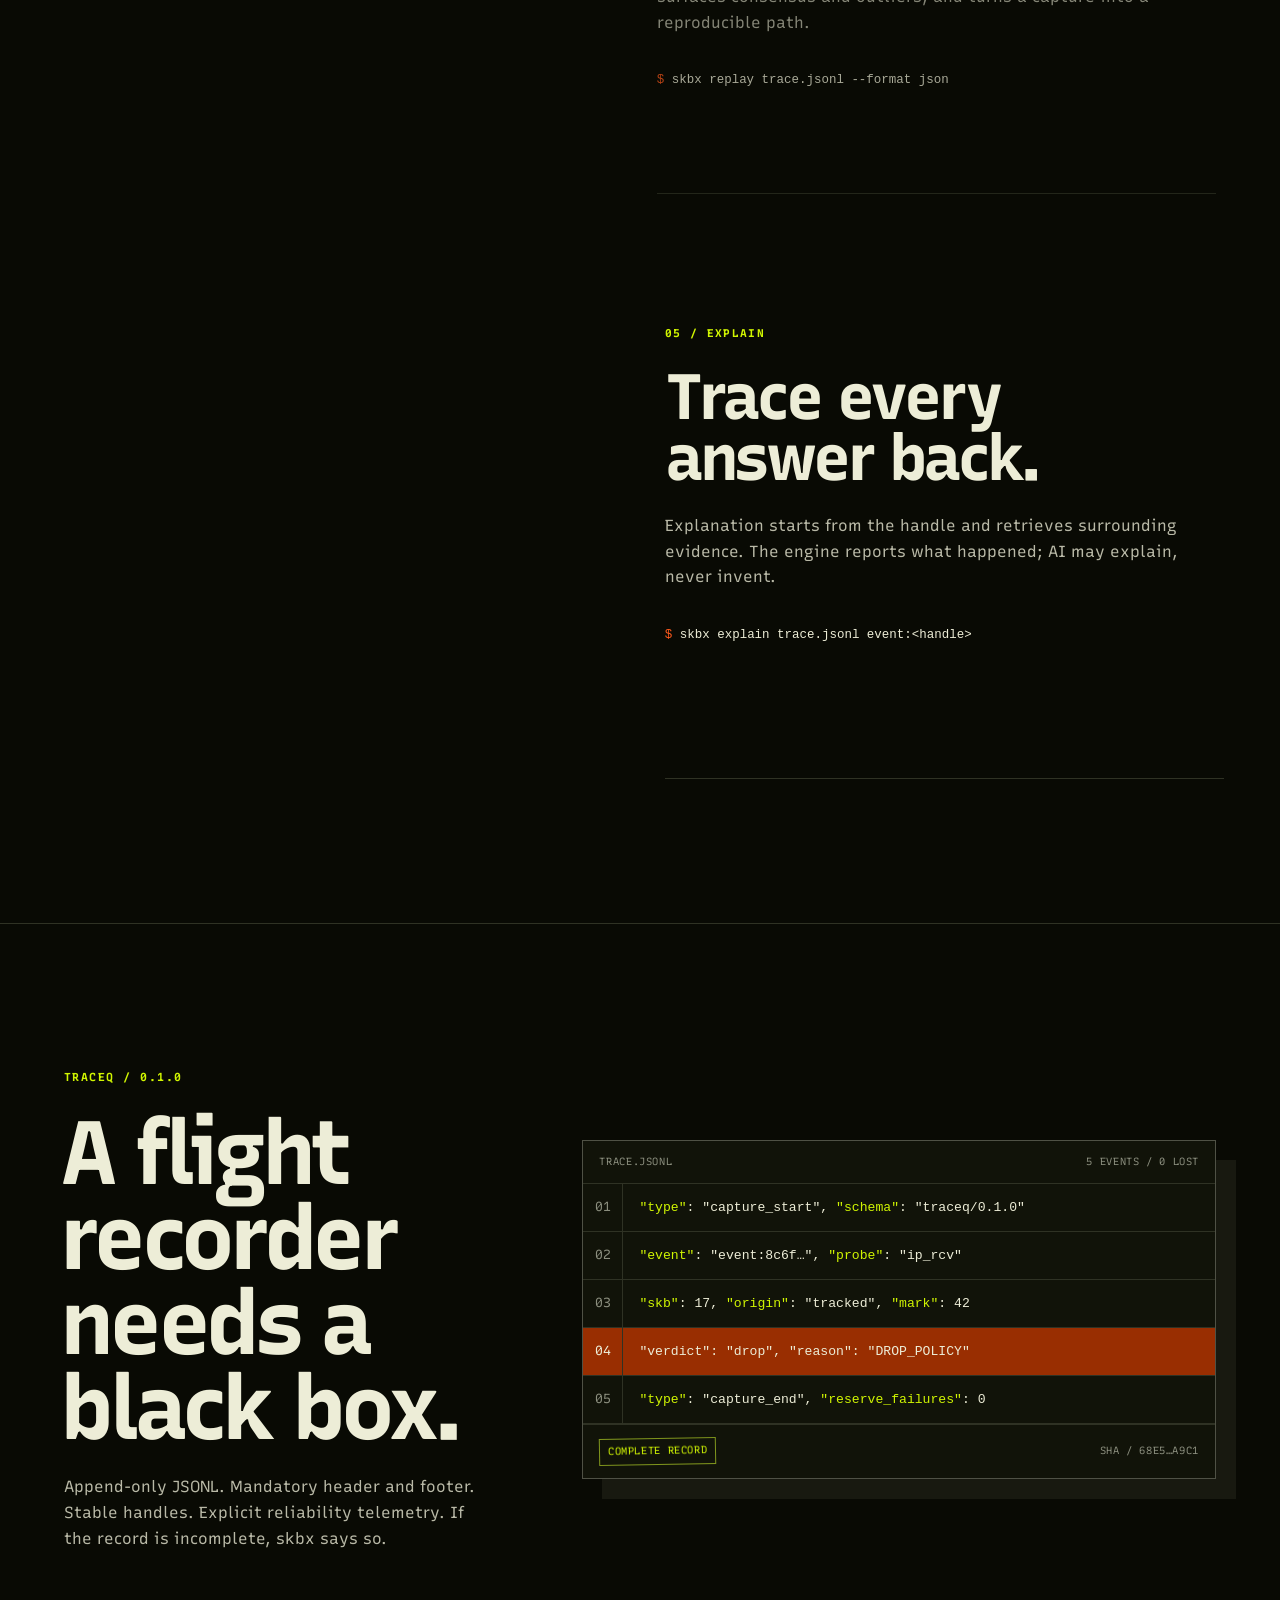
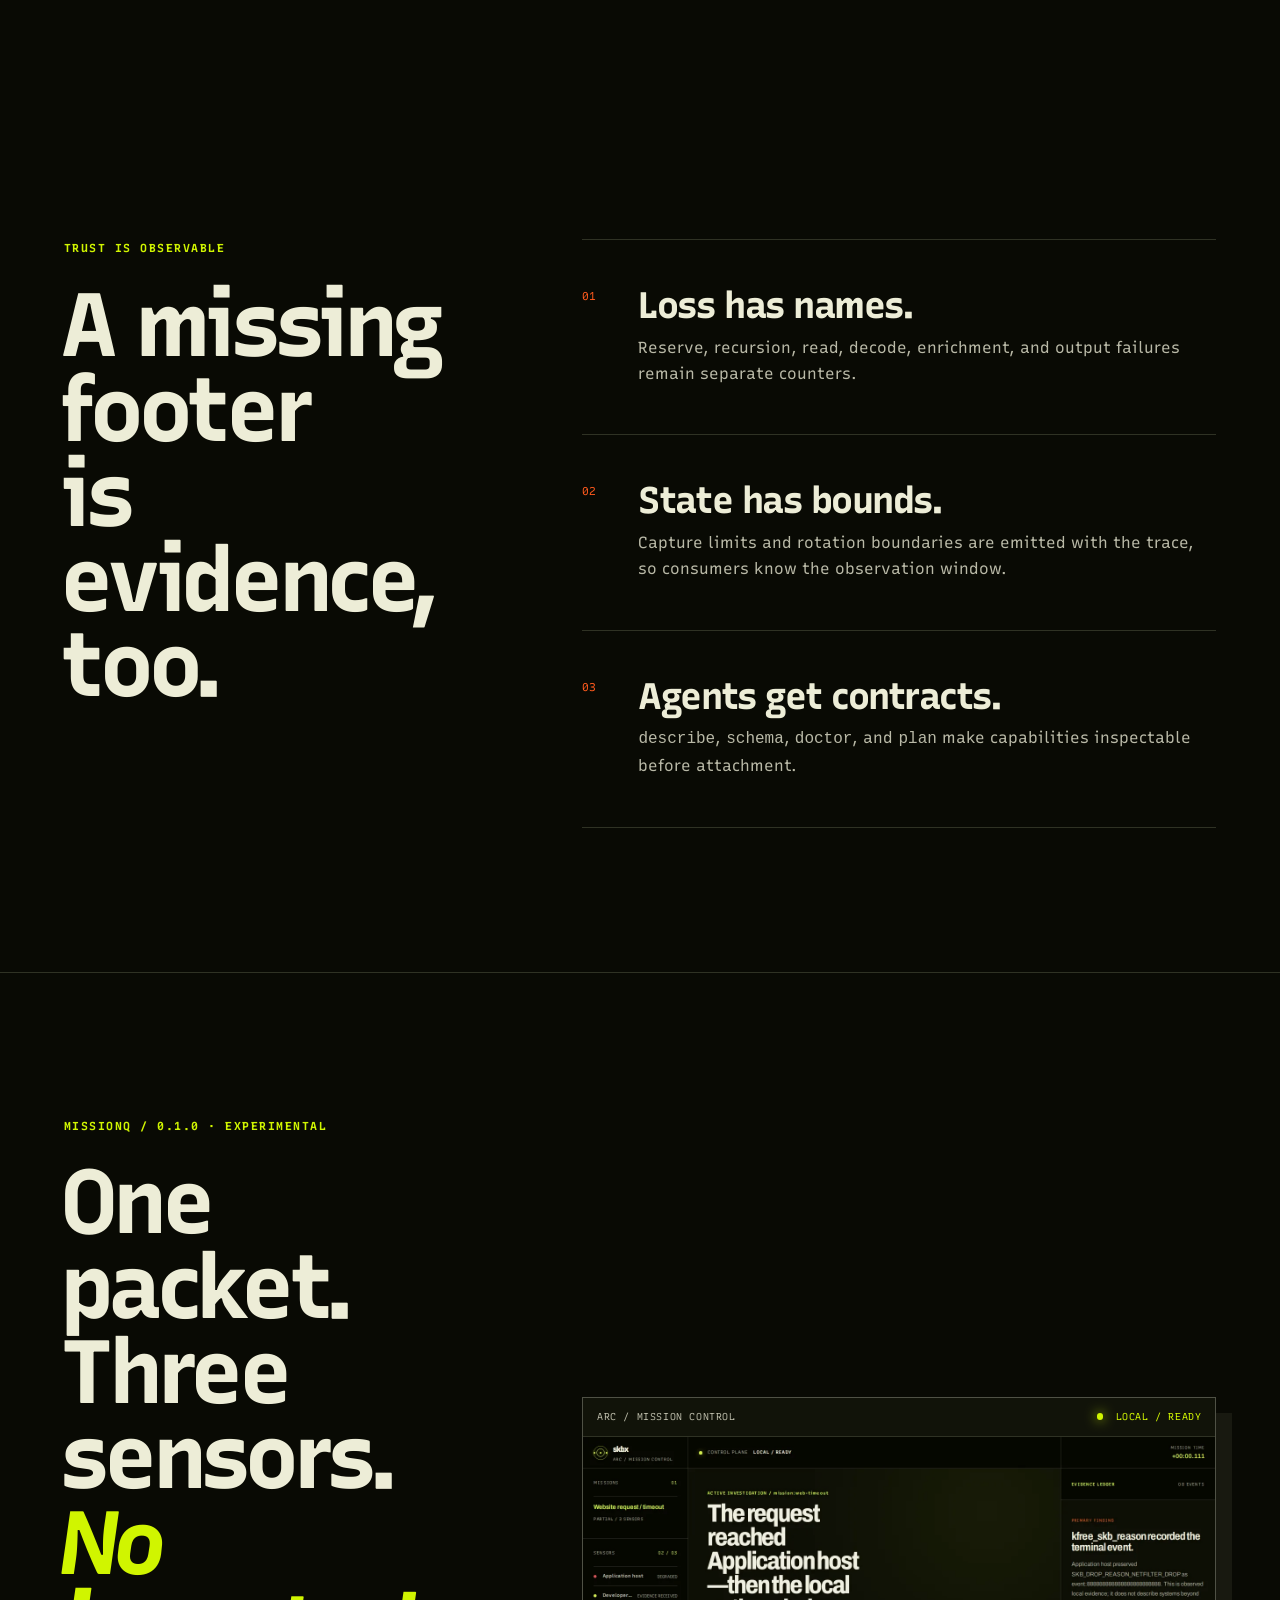
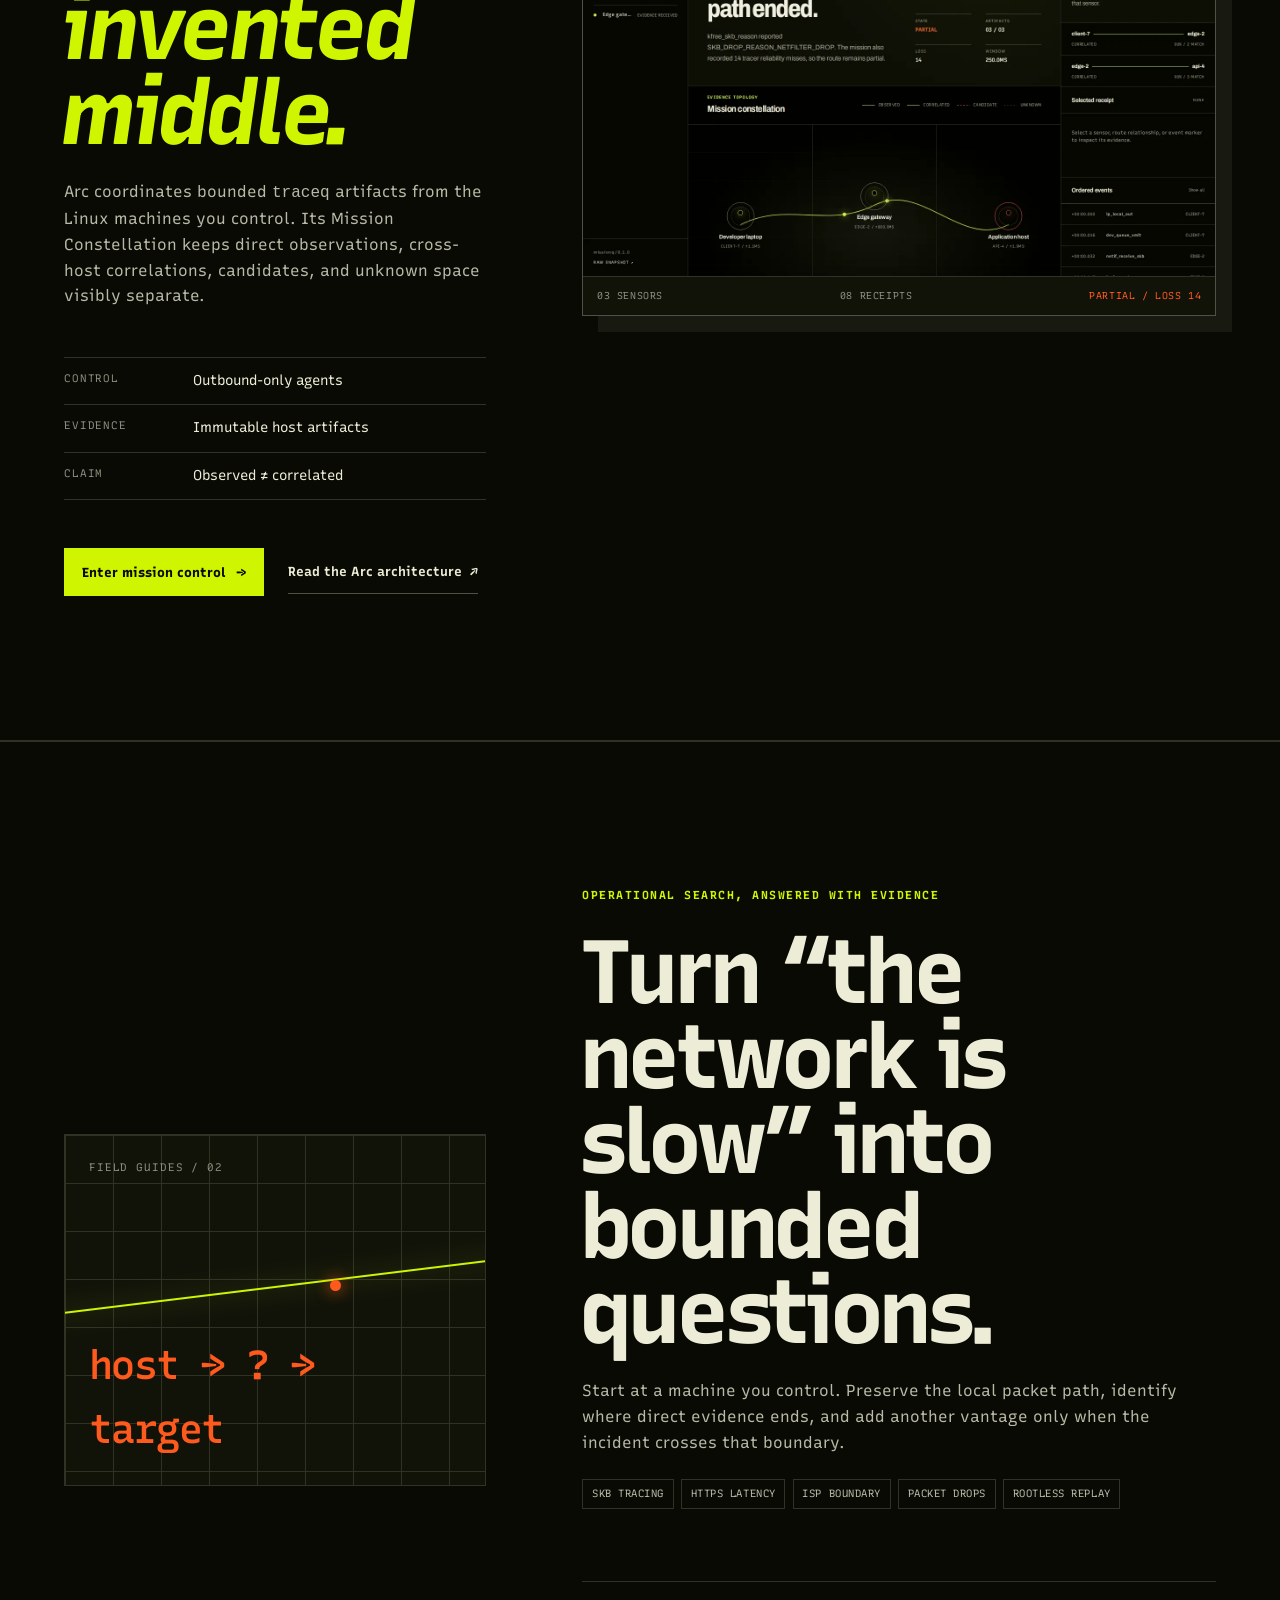
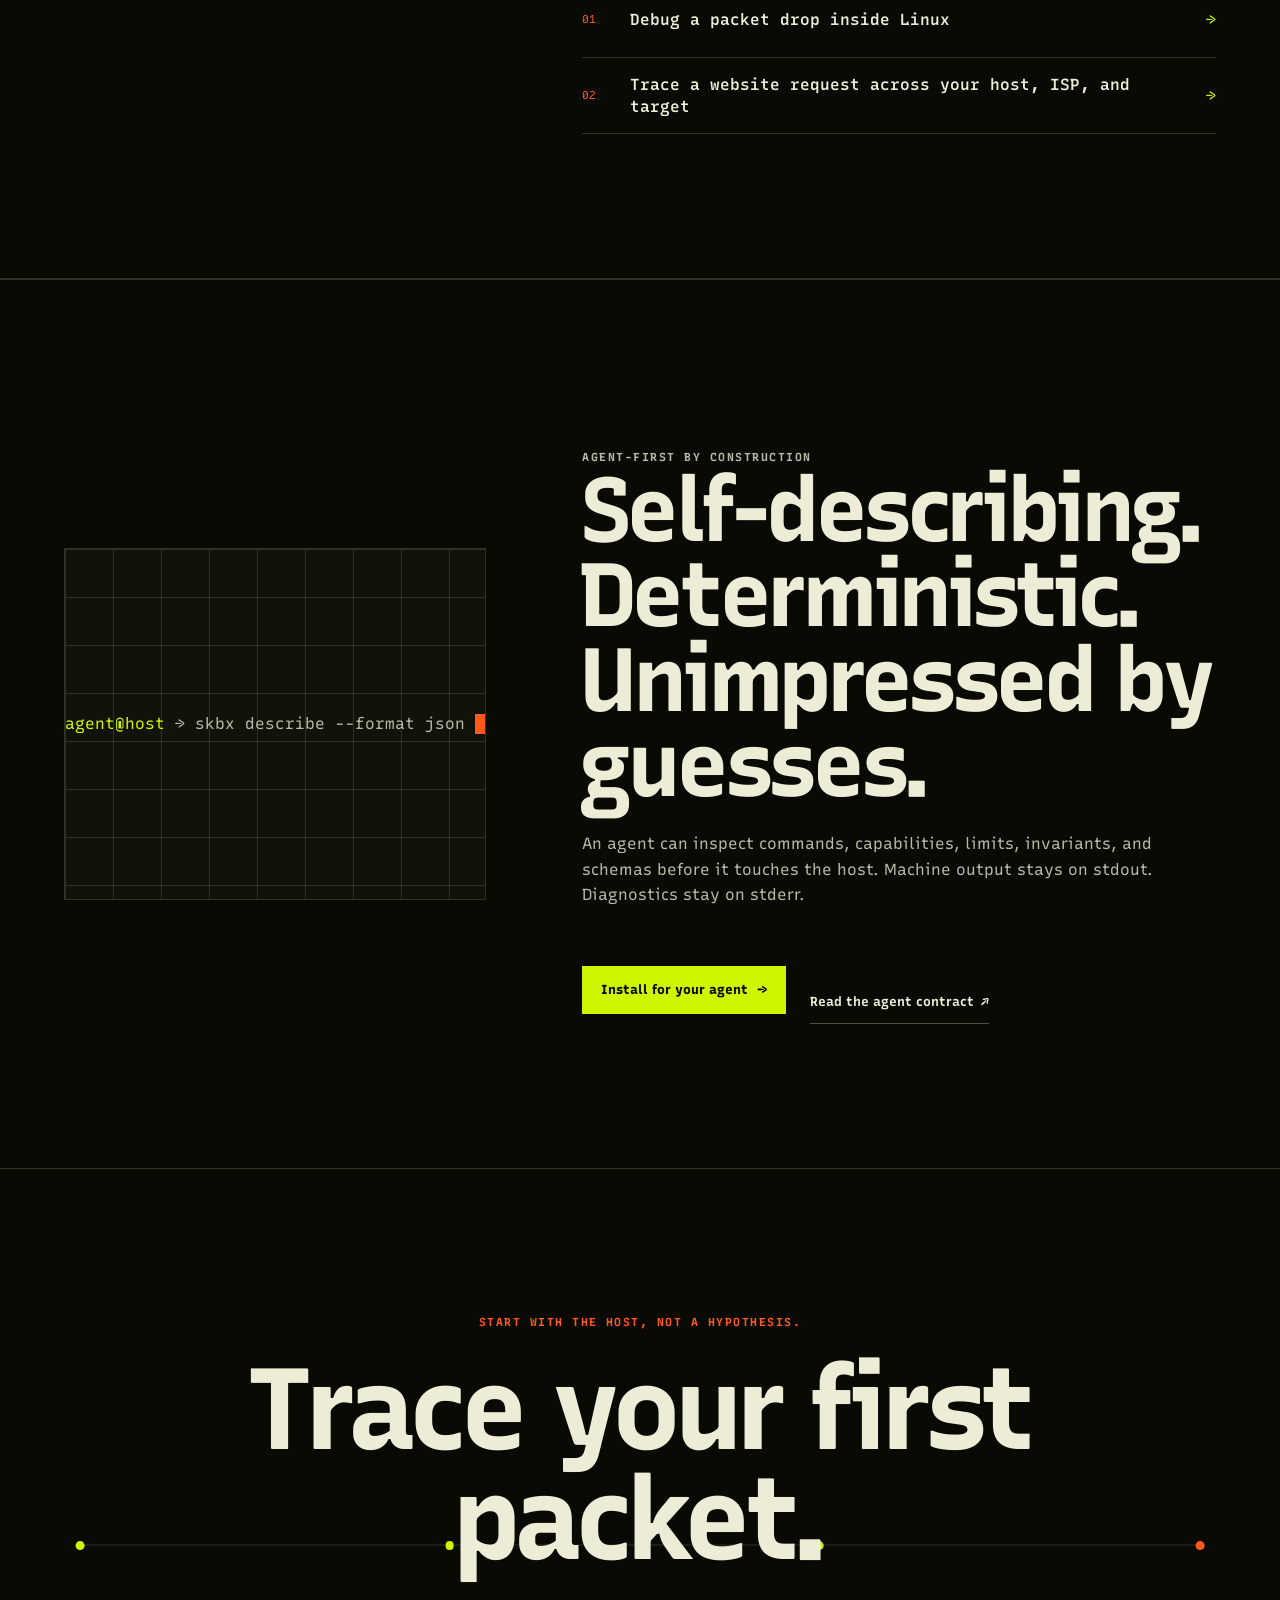
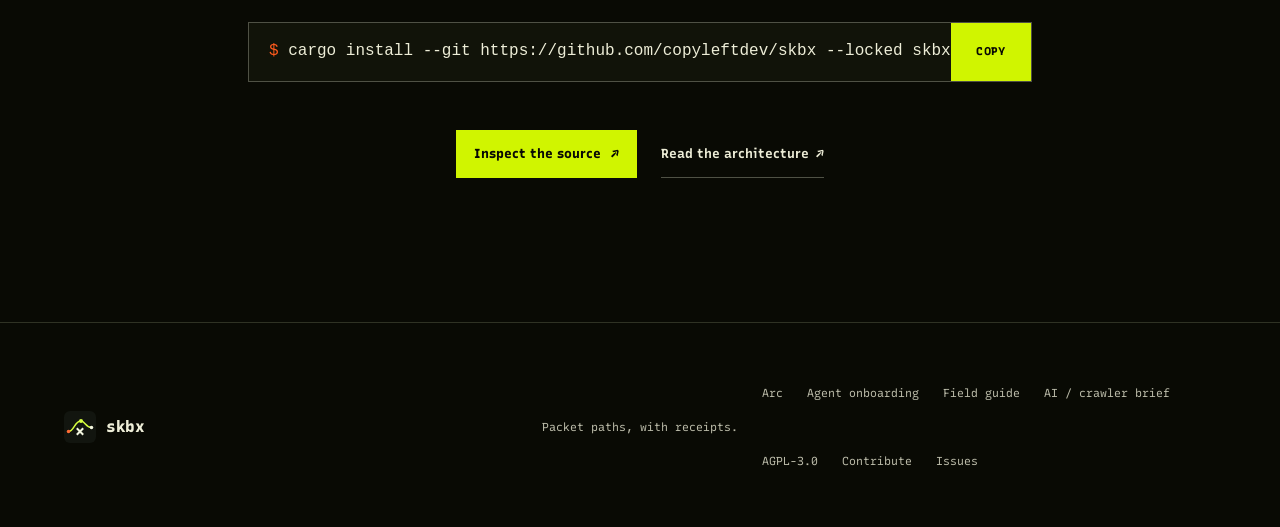
==== commit 9c994c91: "Add Codex and Claude agent onboarding" ====
--- a/docs/index.html
+++ b/docs/index.html
@@ -97,6 +97,7 @@
           "Stable event and route handles",
           "Deterministic rootless replay",
           "Explicit capture loss and completeness telemetry",
+          "Installable Codex and Claude Code agent workflow",
           "Experimental multi-host capture missions with explicit correlation uncertainty",
           "Machine-readable commands, schemas, limits, and invariants"
         ],
@@ -119,6 +120,7 @@
     <nav aria-label="Primary navigation">
       <a href="#flight">Trace a packet</a>
       <a href="#contract">Evidence contract</a>
+      <a href="agents.html">Agents</a>
       <a href="#arc">Arc</a>
       <a class="nav-github" href="https://github.com/copyleftdev/skbx">GitHub <span aria-hidden="true">↗</span></a>
     </nav>
@@ -415,7 +417,10 @@
         <p class="section-kicker">Agent-first by construction</p>
         <h2 id="agent-title">Self-describing.<br>Deterministic.<br>Unimpressed by guesses.</h2>
         <p>An agent can inspect commands, capabilities, limits, invariants, and schemas before it touches the host. Machine output stays on stdout. Diagnostics stay on stderr.</p>
-        <a class="text-link" href="https://github.com/copyleftdev/skbx#built-for-operators-and-agents">Read the agent contract <span aria-hidden="true">↗</span></a>
+        <div class="arc-brief-actions">
+          <a class="primary-link" href="agents.html">Install for your agent <span aria-hidden="true">→</span></a>
+          <a class="text-link" href="https://github.com/copyleftdev/skbx#built-for-operators-and-agents">Read the agent contract <span aria-hidden="true">↗</span></a>
+        </div>
       </div>
     </section>
 
@@ -444,6 +449,7 @@
     <p>Packet paths, with receipts.</p>
     <div>
       <a href="arc.html">Arc</a>
+      <a href="agents.html">Agent onboarding</a>
       <a href="guides/debug-linux-packet-drops.html">Field guide</a>
       <a href="llms.txt">AI / crawler brief</a>
       <a href="https://github.com/copyleftdev/skbx/blob/main/LICENSE">AGPL-3.0</a>
--- a/docs/styles.css
+++ b/docs/styles.css
@@ -96,7 +96,12 @@
 .evidence-ledger,
 .timing-ruler,
 .decision-ledger,
-.visibility-matrix {
+.visibility-matrix,
+.agent-handshake,
+.agent-lanes,
+.onboard-boundary-ledger,
+.onboard-protocol,
+.verification-register {
   font-variation-settings: "MONO" 1, "CASL" 0;
   font-variant-ligatures: none;
 }
@@ -1767,6 +1772,545 @@
   margin-top: var(--space-lg);
 }
 
+/* Agent onboarding */
+
+.onboard-page {
+  --onboard-reading: "Source Serif 4", Georgia, serif;
+  background:
+    linear-gradient(to right, transparent 49.95%, color-mix(in oklch, var(--line) 36%, transparent) 50%, transparent 50.05%),
+    var(--ink-950);
+}
+
+.onboard-page .site-header {
+  background: var(--ink-950);
+}
+
+.onboard-header nav a:not(.nav-github) {
+  display: none;
+}
+
+.onboard-hero,
+.onboard-verdict,
+.onboard-install,
+.onboard-boundary,
+.onboard-first-prompt,
+.onboard-protocol,
+.onboard-verified,
+.onboard-next {
+  width: min(100%, var(--max));
+  margin-inline: auto;
+  padding-inline: var(--page);
+}
+
+.onboard-hero {
+  display: grid;
+  gap: var(--space-xl);
+  min-height: 100svh;
+  align-content: center;
+  padding-top: clamp(8rem, 16vh, 11rem);
+  padding-bottom: var(--space-xl);
+  border-bottom: 1px solid var(--line);
+}
+
+.onboard-hero h1 {
+  max-width: 11ch;
+  font-size: clamp(3.15rem, 9vw, 8.5rem);
+}
+
+.onboard-deck {
+  max-width: 43rem;
+  margin: var(--space-lg) 0 0;
+  color: var(--paper-300);
+  font-family: var(--onboard-reading);
+  font-size: clamp(1.08rem, 1.75vw, 1.4rem);
+  font-weight: 360;
+  line-height: 1.68;
+}
+
+.onboard-hero-actions {
+  display: flex;
+  flex-wrap: wrap;
+  align-items: center;
+  gap: var(--space-md);
+  margin-top: var(--space-lg);
+}
+
+.agent-handshake {
+  align-self: center;
+  min-width: 0;
+  border: 1px solid var(--ink-650);
+  background: var(--ink-900);
+  box-shadow: 1rem 1rem 0 var(--ink-850);
+}
+
+.handshake-source {
+  display: grid;
+  gap: var(--space-xs);
+  padding: clamp(1.25rem, 4vw, 2.5rem);
+  border-bottom: 1px solid var(--line);
+}
+
+.handshake-source span,
+.agent-lane-head span,
+.onboard-boundary-ledger article > span,
+.prompt-receipt > span,
+.verification-register a > span:first-child {
+  color: var(--phosphor);
+  font-size: 0.67rem;
+  font-weight: 700;
+  letter-spacing: 0.1em;
+  text-transform: uppercase;
+}
+
+.handshake-source strong {
+  font-size: clamp(1.5rem, 4vw, 2.8rem);
+  letter-spacing: -0.045em;
+  line-height: 1;
+}
+
+.handshake-source code {
+  max-width: 100%;
+  overflow: hidden;
+  color: var(--ink-500);
+  font-size: 0.7rem;
+  text-overflow: ellipsis;
+  white-space: nowrap;
+}
+
+.handshake-route {
+  position: relative;
+  display: grid;
+  grid-template-columns: 1fr auto 1fr;
+  height: 4.5rem;
+  align-items: center;
+  padding-inline: clamp(1.25rem, 4vw, 2.5rem);
+}
+
+.handshake-route span {
+  height: 1px;
+  background: var(--line);
+}
+
+.handshake-route i {
+  width: 0.65rem;
+  height: 0.65rem;
+  border: 1px solid var(--phosphor);
+  border-radius: 50%;
+  background: var(--ink-950);
+  box-shadow: 0 0 1.2rem color-mix(in oklch, var(--phosphor) 46%, transparent);
+}
+
+.handshake-targets {
+  display: grid;
+  border-top: 1px solid var(--line);
+  border-bottom: 1px solid var(--line);
+}
+
+.handshake-targets > div {
+  display: grid;
+  grid-template-columns: minmax(0, 0.7fr) minmax(0, 1fr) auto;
+  align-items: baseline;
+  gap: var(--space-sm);
+  padding: 1rem clamp(1.25rem, 4vw, 2.5rem);
+}
+
+.handshake-targets > div + div {
+  border-top: 1px solid var(--line);
+}
+
+.handshake-targets span {
+  color: var(--paper-300);
+  font-size: 0.7rem;
+  letter-spacing: 0.08em;
+}
+
+.handshake-targets strong {
+  overflow: hidden;
+  font-size: 0.8rem;
+  text-overflow: ellipsis;
+  white-space: nowrap;
+}
+
+.handshake-targets small {
+  color: var(--phosphor);
+  font-size: 0.62rem;
+  letter-spacing: 0.08em;
+}
+
+.agent-handshake footer {
+  display: flex;
+  flex-wrap: wrap;
+  justify-content: space-between;
+  gap: var(--space-sm);
+  padding: 0.75rem clamp(1.25rem, 4vw, 2.5rem);
+  color: var(--ink-500);
+  font-size: 0.62rem;
+  letter-spacing: 0.07em;
+  text-transform: uppercase;
+}
+
+.agent-handshake footer span:last-child {
+  color: var(--flare);
+}
+
+.onboard-verdict {
+  display: grid;
+  gap: var(--space-md);
+  padding-block: var(--space-xl);
+  border-bottom: 1px solid var(--line);
+}
+
+.onboard-verdict .section-kicker {
+  grid-column: 1 / -1;
+}
+
+.onboard-verdict h2,
+.onboard-install h2,
+.onboard-boundary h2,
+.onboard-first-prompt h2,
+.onboard-protocol h2,
+.onboard-verified h2,
+.onboard-next h2 {
+  font-size: clamp(2.5rem, 6vw, 5.8rem);
+  letter-spacing: -0.065em;
+}
+
+.onboard-verdict h2 em {
+  color: var(--phosphor);
+  font-style: normal;
+  font-variation-settings: "slnt" -8;
+}
+
+.onboard-verdict > p:last-child,
+.onboard-install > header > p:last-child,
+.onboard-boundary > div:first-child > p:last-child,
+.onboard-verified > div:first-child > p:last-child {
+  max-width: 46rem;
+  margin: 0;
+  color: var(--paper-300);
+  font-family: var(--onboard-reading);
+  font-size: 1.12rem;
+  line-height: 1.7;
+}
+
+.onboard-install {
+  padding-block: var(--space-2xl);
+  border-bottom: 1px solid var(--line);
+}
+
+.onboard-install > header {
+  display: grid;
+  gap: var(--space-md);
+  max-width: 64rem;
+}
+
+.onboard-install > header .section-kicker {
+  margin: 0;
+}
+
+.agent-lanes {
+  display: grid;
+  gap: var(--space-xl);
+  margin-top: var(--space-xl);
+}
+
+.agent-lane {
+  min-width: 0;
+  border-top: 1px solid var(--ink-650);
+}
+
+.agent-lane-head {
+  display: flex;
+  justify-content: space-between;
+  gap: var(--space-sm);
+  padding-block: var(--space-md);
+  border-bottom: 1px solid var(--line);
+}
+
+.agent-lane-head strong {
+  color: var(--paper-300);
+  font-size: 0.72rem;
+  font-weight: 500;
+  letter-spacing: 0.05em;
+  text-transform: uppercase;
+}
+
+.agent-lane ol {
+  margin: 0;
+  padding: 0;
+  list-style: none;
+}
+
+.agent-lane li {
+  display: grid;
+  grid-template-columns: 2.25rem minmax(0, 1fr);
+  gap: var(--space-md);
+  padding-block: var(--space-md);
+  border-bottom: 1px solid var(--line);
+}
+
+.agent-lane li > span {
+  color: var(--flare);
+  font-size: 0.7rem;
+}
+
+.agent-lane li strong {
+  display: block;
+  font-size: 0.92rem;
+}
+
+.agent-lane li p {
+  margin: 0.4rem 0 0;
+  color: var(--paper-300);
+  font-family: var(--onboard-reading);
+  font-size: 0.98rem;
+  line-height: 1.58;
+}
+
+.agent-install-command {
+  margin-top: var(--space-lg);
+  border: 1px solid var(--ink-650);
+  background: var(--ink-900);
+}
+
+.agent-install-command > div {
+  display: flex;
+  min-height: 3rem;
+  align-items: center;
+  justify-content: space-between;
+  gap: var(--space-sm);
+  padding-left: 1rem;
+  border-bottom: 1px solid var(--line);
+}
+
+.agent-install-command > div span {
+  color: var(--ink-500);
+  font-size: 0.65rem;
+  letter-spacing: 0.08em;
+  text-transform: uppercase;
+}
+
+.agent-install-command button,
+.prompt-receipt button {
+  min-height: 44px;
+  border: 0;
+  border-left: 1px solid var(--line);
+  border-radius: 0;
+  background: var(--phosphor);
+  color: var(--ink-950);
+  cursor: pointer;
+  font-size: 0.68rem;
+  font-weight: 800;
+  letter-spacing: 0.04em;
+  text-transform: uppercase;
+  transition: background var(--duration-fast), transform var(--duration-fast);
+}
+
+.agent-install-command button {
+  align-self: stretch;
+  padding-inline: 1rem;
+}
+
+.agent-install-command pre {
+  margin: 0;
+  padding: 1.15rem;
+  overflow-x: auto;
+  color: var(--paper-100);
+  font-size: 0.72rem;
+  line-height: 1.75;
+}
+
+@media (hover: hover) {
+  .agent-install-command button:hover,
+  .prompt-receipt button:hover {
+    background: var(--paper-100);
+  }
+}
+
+.agent-install-command button:active,
+.prompt-receipt button:active {
+  transform: translateY(1px);
+}
+
+.onboard-boundary {
+  display: grid;
+  gap: var(--space-xl);
+  padding-block: var(--space-2xl);
+  border-bottom: 1px solid var(--line);
+}
+
+.onboard-boundary-ledger {
+  display: grid;
+  border-top: 1px solid var(--line);
+}
+
+.onboard-boundary-ledger article {
+  padding-block: var(--space-lg);
+  border-bottom: 1px solid var(--line);
+}
+
+.onboard-boundary-ledger article:last-child > span {
+  color: var(--flare);
+}
+
+.onboard-boundary-ledger ul {
+  display: grid;
+  gap: var(--space-sm);
+  margin: var(--space-md) 0 0;
+  padding: 0;
+  list-style: none;
+}
+
+.onboard-boundary-ledger li {
+  display: grid;
+  grid-template-columns: 1rem minmax(0, 1fr);
+  color: var(--paper-300);
+  font-size: 0.88rem;
+}
+
+.onboard-boundary-ledger li::before {
+  color: var(--phosphor);
+  content: "·";
+}
+
+.onboard-boundary-ledger article:last-child li::before {
+  color: var(--flare);
+  content: "×";
+}
+
+.onboard-first-prompt {
+  display: grid;
+  gap: var(--space-xl);
+  padding-block: var(--space-2xl);
+  border-bottom: 1px solid var(--line);
+}
+
+.prompt-receipt {
+  display: grid;
+  min-width: 0;
+  border: 1px solid var(--ink-650);
+  background: var(--ink-900);
+}
+
+.prompt-receipt > span {
+  padding: 0.85rem 1rem;
+  border-bottom: 1px solid var(--line);
+}
+
+.prompt-receipt blockquote {
+  margin: 0;
+  padding: clamp(1.5rem, 4vw, 2.5rem);
+  color: var(--paper-100);
+  font-family: var(--onboard-reading);
+  font-size: clamp(1.2rem, 2.3vw, 1.75rem);
+  line-height: 1.55;
+}
+
+.prompt-receipt button {
+  justify-self: end;
+  min-width: 8rem;
+  padding-inline: 1.25rem;
+  border-top: 1px solid var(--line);
+}
+
+.onboard-protocol {
+  padding-block: var(--space-2xl);
+  border-bottom: 1px solid var(--line);
+}
+
+.onboard-protocol > header {
+  max-width: 60rem;
+}
+
+.onboard-protocol ol {
+  display: grid;
+  margin: var(--space-xl) 0 0;
+  padding: 0;
+  border-top: 1px solid var(--line);
+  list-style: none;
+}
+
+.onboard-protocol li {
+  display: grid;
+  grid-template-columns: 2rem minmax(0, 0.45fr) minmax(0, 1fr);
+  gap: var(--space-sm);
+  align-items: baseline;
+  padding-block: var(--space-md);
+  border-bottom: 1px solid var(--line);
+}
+
+.onboard-protocol li > span {
+  color: var(--flare);
+  font-size: 0.67rem;
+}
+
+.onboard-protocol li strong {
+  font-size: 0.88rem;
+}
+
+.onboard-protocol li p {
+  margin: 0;
+  color: var(--paper-300);
+  font-family: var(--onboard-reading);
+  font-size: 0.94rem;
+}
+
+.onboard-verified {
+  display: grid;
+  gap: var(--space-xl);
+  padding-block: var(--space-2xl);
+  border-bottom: 1px solid var(--line);
+}
+
+.verification-register {
+  display: grid;
+  border-top: 1px solid var(--line);
+}
+
+.verification-register a {
+  display: grid;
+  grid-template-columns: minmax(5rem, 0.35fr) minmax(0, 1fr) auto;
+  min-height: 4.5rem;
+  align-items: center;
+  gap: var(--space-sm);
+  border-bottom: 1px solid var(--line);
+  transition: color var(--duration-fast), padding-left var(--duration-med) var(--ease-out);
+}
+
+.verification-register a > span:first-child {
+  color: var(--ink-500);
+}
+
+.verification-register a > span:last-child {
+  color: var(--phosphor);
+}
+
+.verification-register strong {
+  font-size: 0.85rem;
+  line-height: 1.35;
+}
+
+@media (hover: hover) {
+  .verification-register a:hover {
+    padding-left: var(--space-sm);
+    color: var(--phosphor);
+  }
+}
+
+.onboard-next {
+  display: grid;
+  justify-items: start;
+  padding-block: var(--space-2xl);
+}
+
+.onboard-next > div {
+  display: flex;
+  flex-wrap: wrap;
+  align-items: center;
+  gap: var(--space-md);
+  margin-top: var(--space-lg);
+}
+
 /* Technical field guide */
 
 .guide-page {
@@ -2741,18 +3285,45 @@
   }
 
   .arc-evidence-ledger,
-  .arc-boundary-ledger {
+  .arc-boundary-ledger,
+  .onboard-boundary-ledger {
     grid-template-columns: repeat(2, minmax(0, 1fr));
   }
 
   .arc-evidence-ledger article,
-  .arc-boundary-ledger article {
+  .arc-boundary-ledger article,
+  .onboard-boundary-ledger article {
     padding-inline: var(--space-md);
   }
 
   .arc-evidence-ledger article:nth-child(odd),
-  .arc-boundary-ledger article:first-child {
+  .arc-boundary-ledger article:first-child,
+  .onboard-boundary-ledger article:first-child {
     border-right: 1px solid var(--line);
+  }
+
+  .onboard-protocol ol {
+    grid-template-columns: repeat(3, minmax(0, 1fr));
+  }
+
+  .onboard-protocol li {
+    display: grid;
+    grid-template-columns: 2rem minmax(0, 1fr);
+    align-content: start;
+    padding-inline: var(--space-md);
+  }
+
+  .onboard-protocol li:nth-child(-n + 3) {
+    border-bottom: 1px solid var(--line);
+  }
+
+  .onboard-protocol li:not(:nth-child(3n)) {
+    border-right: 1px solid var(--line);
+  }
+
+  .onboard-protocol li strong,
+  .onboard-protocol li p {
+    grid-column: 2;
   }
 }
 
@@ -2804,6 +3375,10 @@
     display: inline-flex;
   }
 
+  .onboard-header nav a:not(.nav-github) {
+    display: inline-flex;
+  }
+
   .arc-hero {
     grid-template-columns: minmax(20rem, 0.78fr) minmax(30rem, 1.22fr);
     align-items: center;
@@ -2837,6 +3412,31 @@
   .arc-topology,
   .arc-demo,
   .arc-boundary {
+    grid-template-columns: minmax(0, 0.8fr) minmax(25rem, 1.2fr);
+    align-items: center;
+  }
+
+  .onboard-hero {
+    grid-template-columns: minmax(20rem, 0.82fr) minmax(28rem, 1.18fr);
+    align-items: center;
+  }
+
+  .onboard-verdict {
+    grid-template-columns: minmax(0, 1.1fr) minmax(22rem, 0.9fr);
+    align-items: end;
+  }
+
+  .onboard-verdict .section-kicker {
+    grid-column: 1 / -1;
+  }
+
+  .agent-lanes {
+    grid-template-columns: repeat(2, minmax(0, 1fr));
+  }
+
+  .onboard-boundary,
+  .onboard-first-prompt,
+  .onboard-verified {
     grid-template-columns: minmax(0, 0.8fr) minmax(25rem, 1.2fr);
     align-items: center;
   }
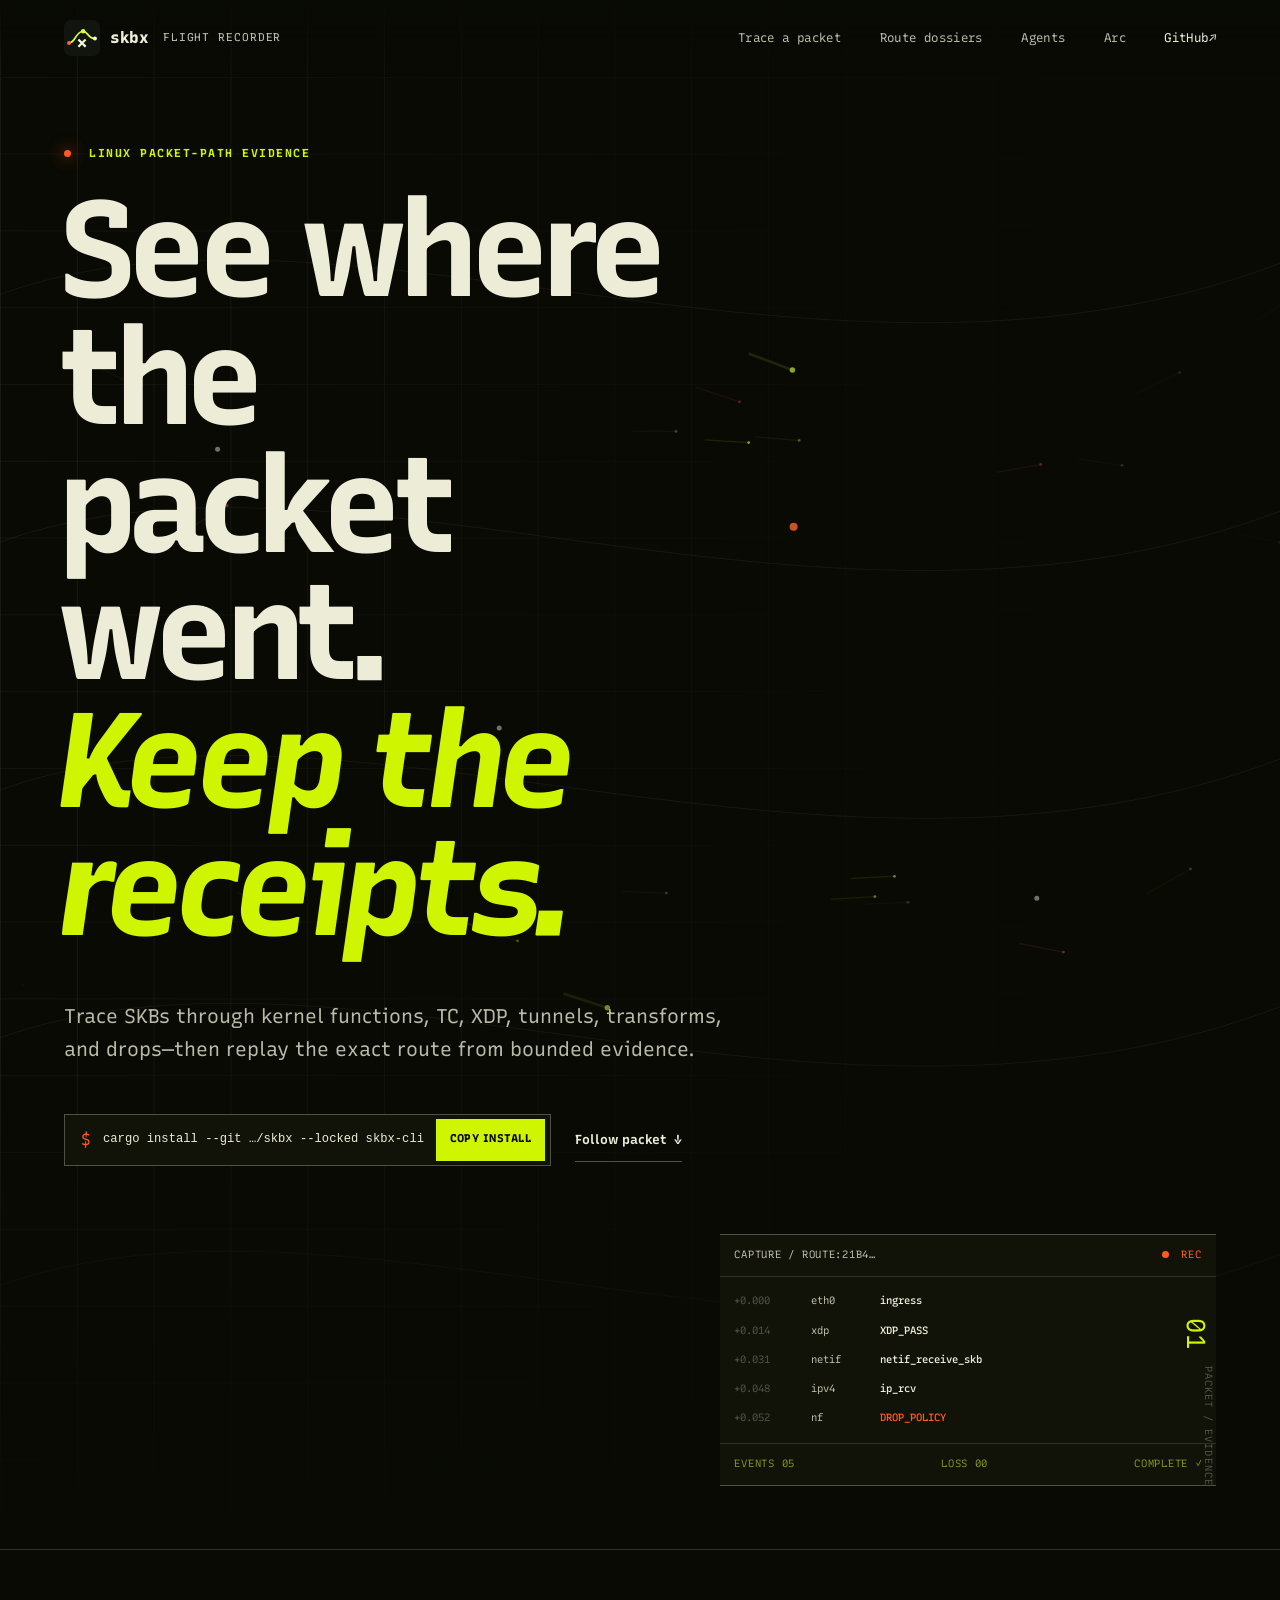
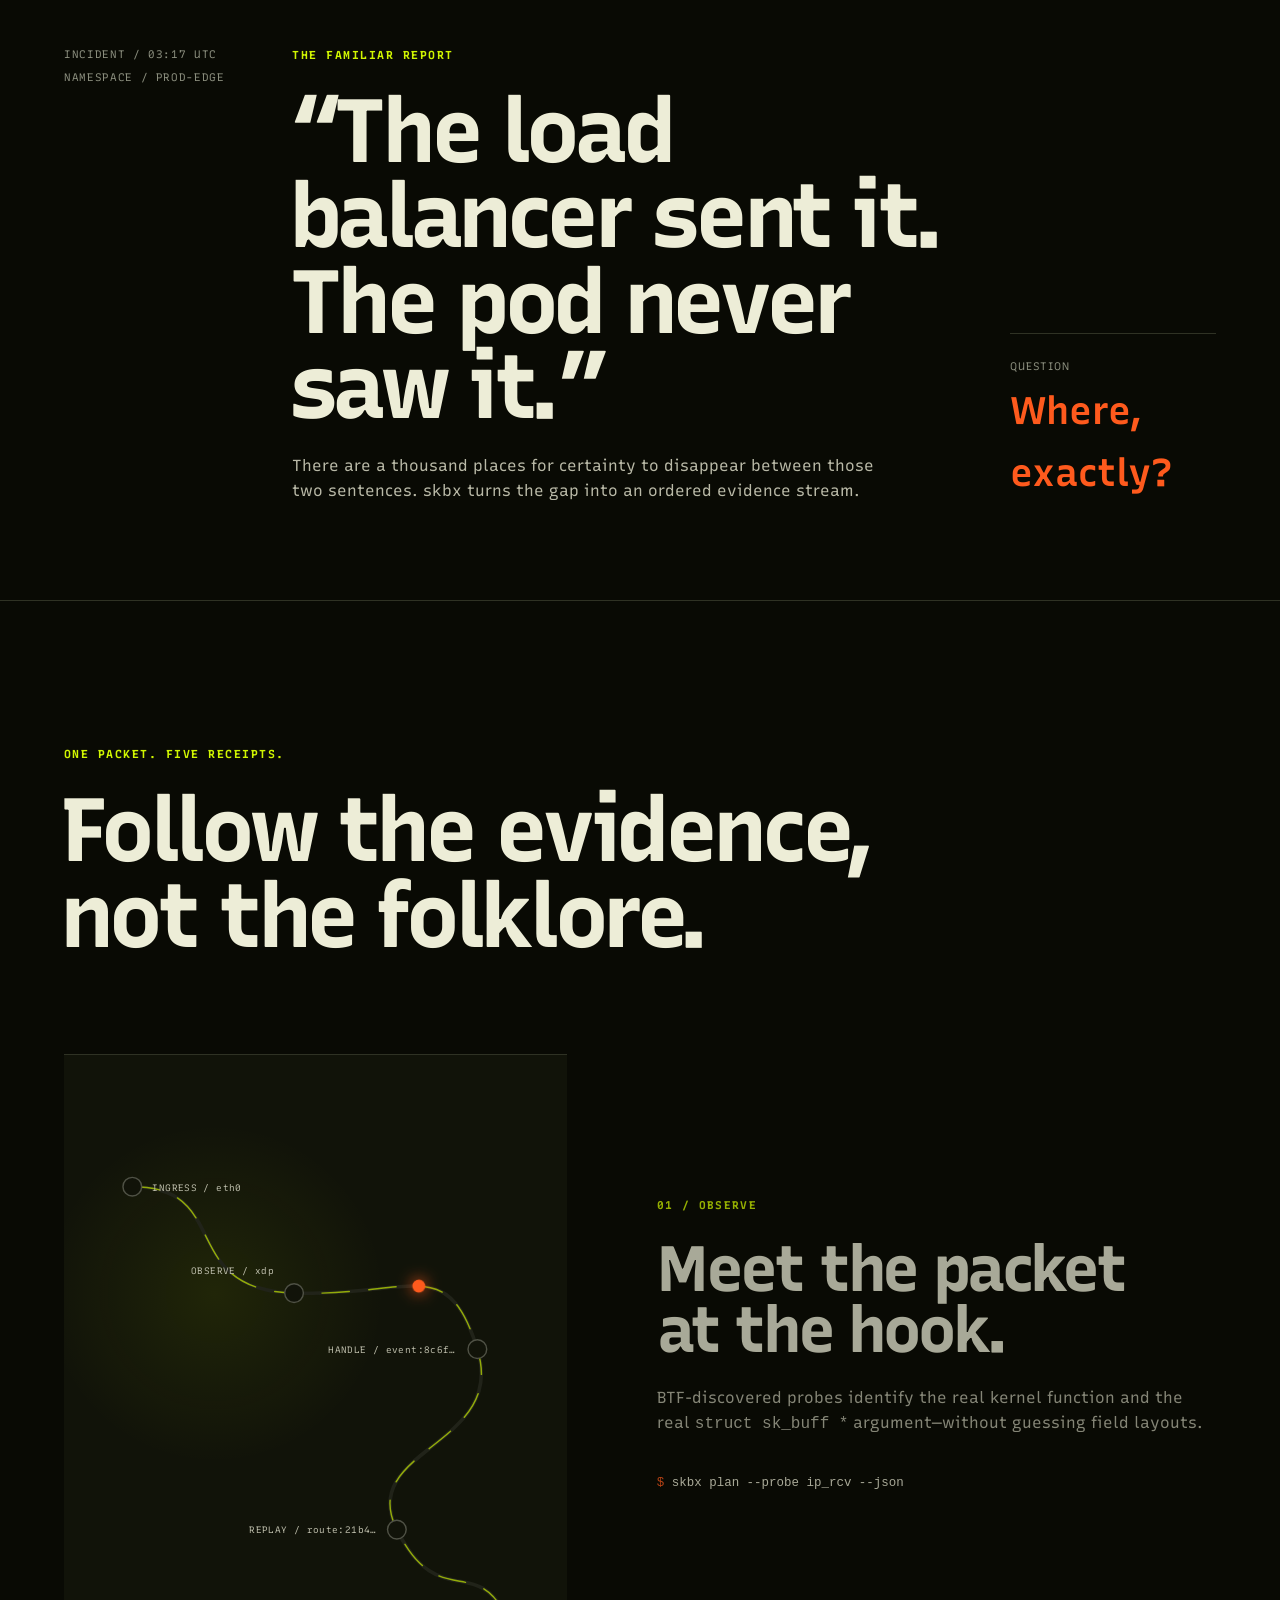
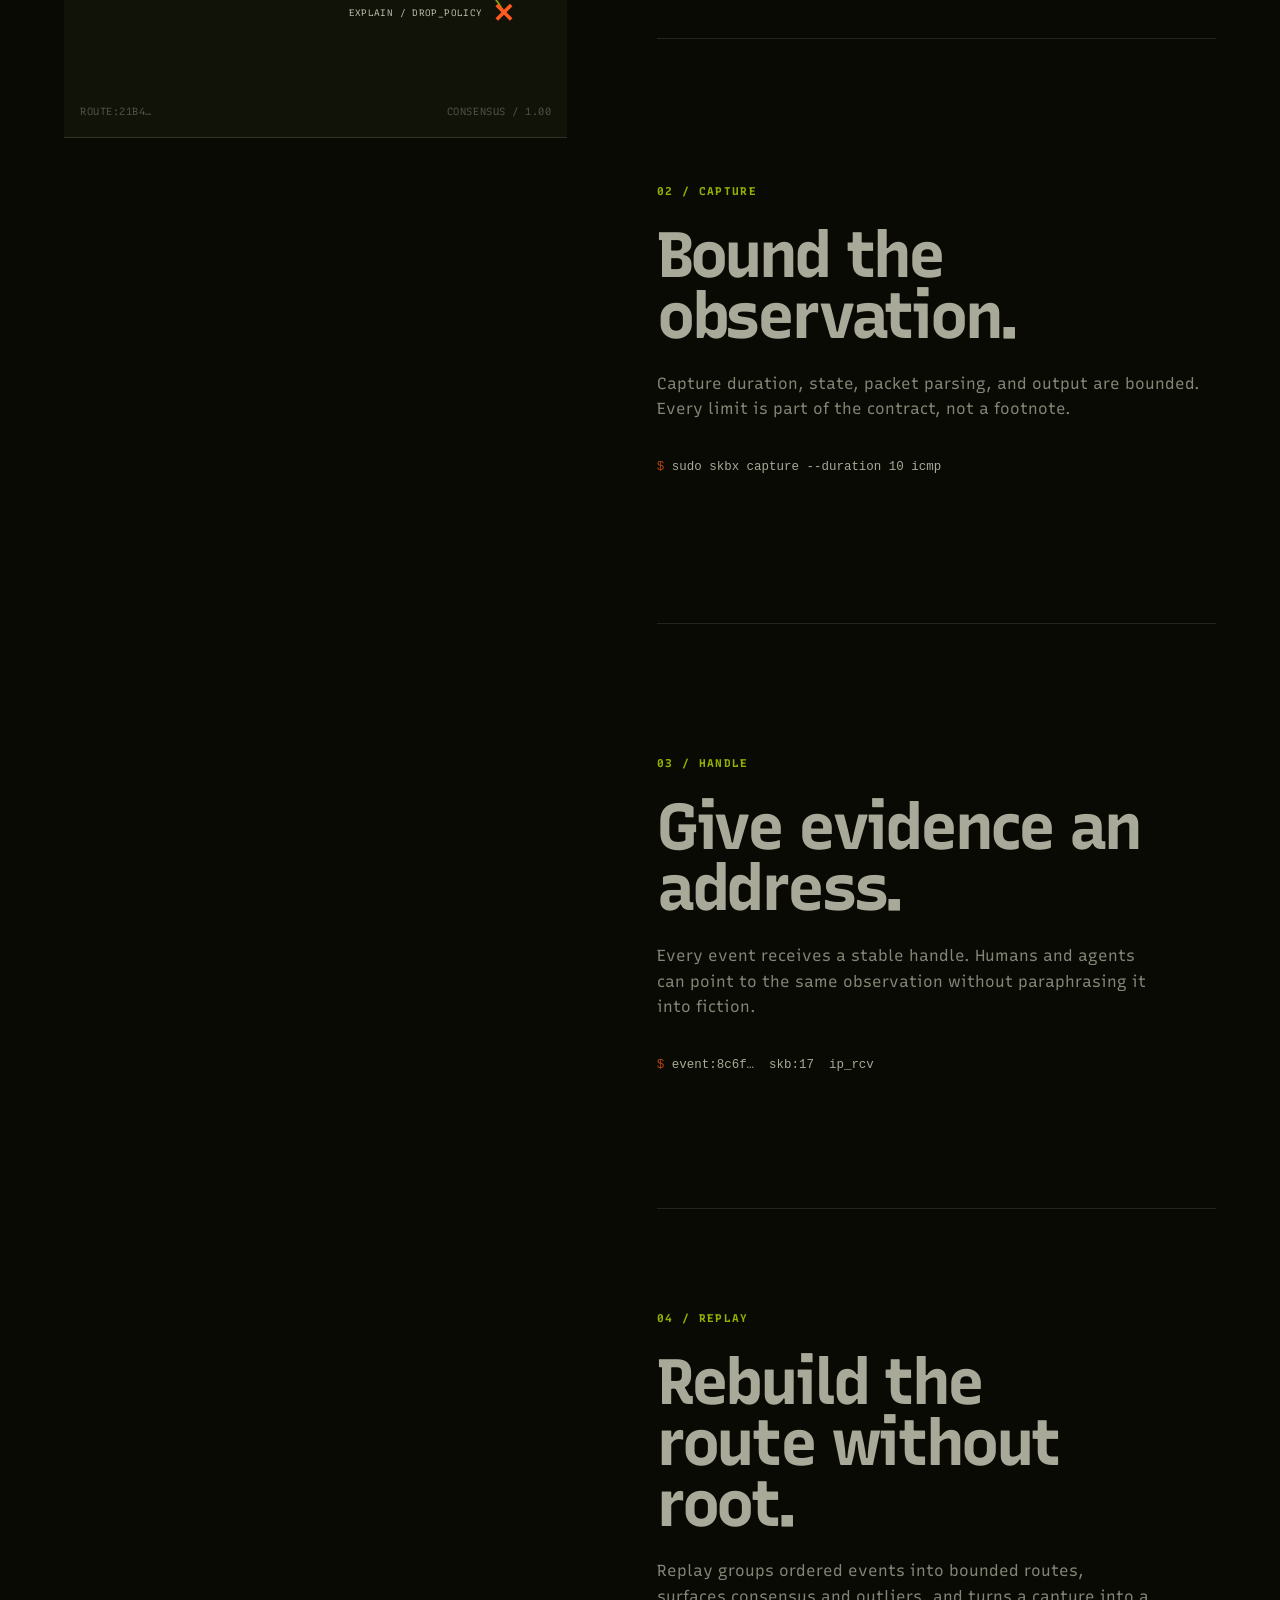
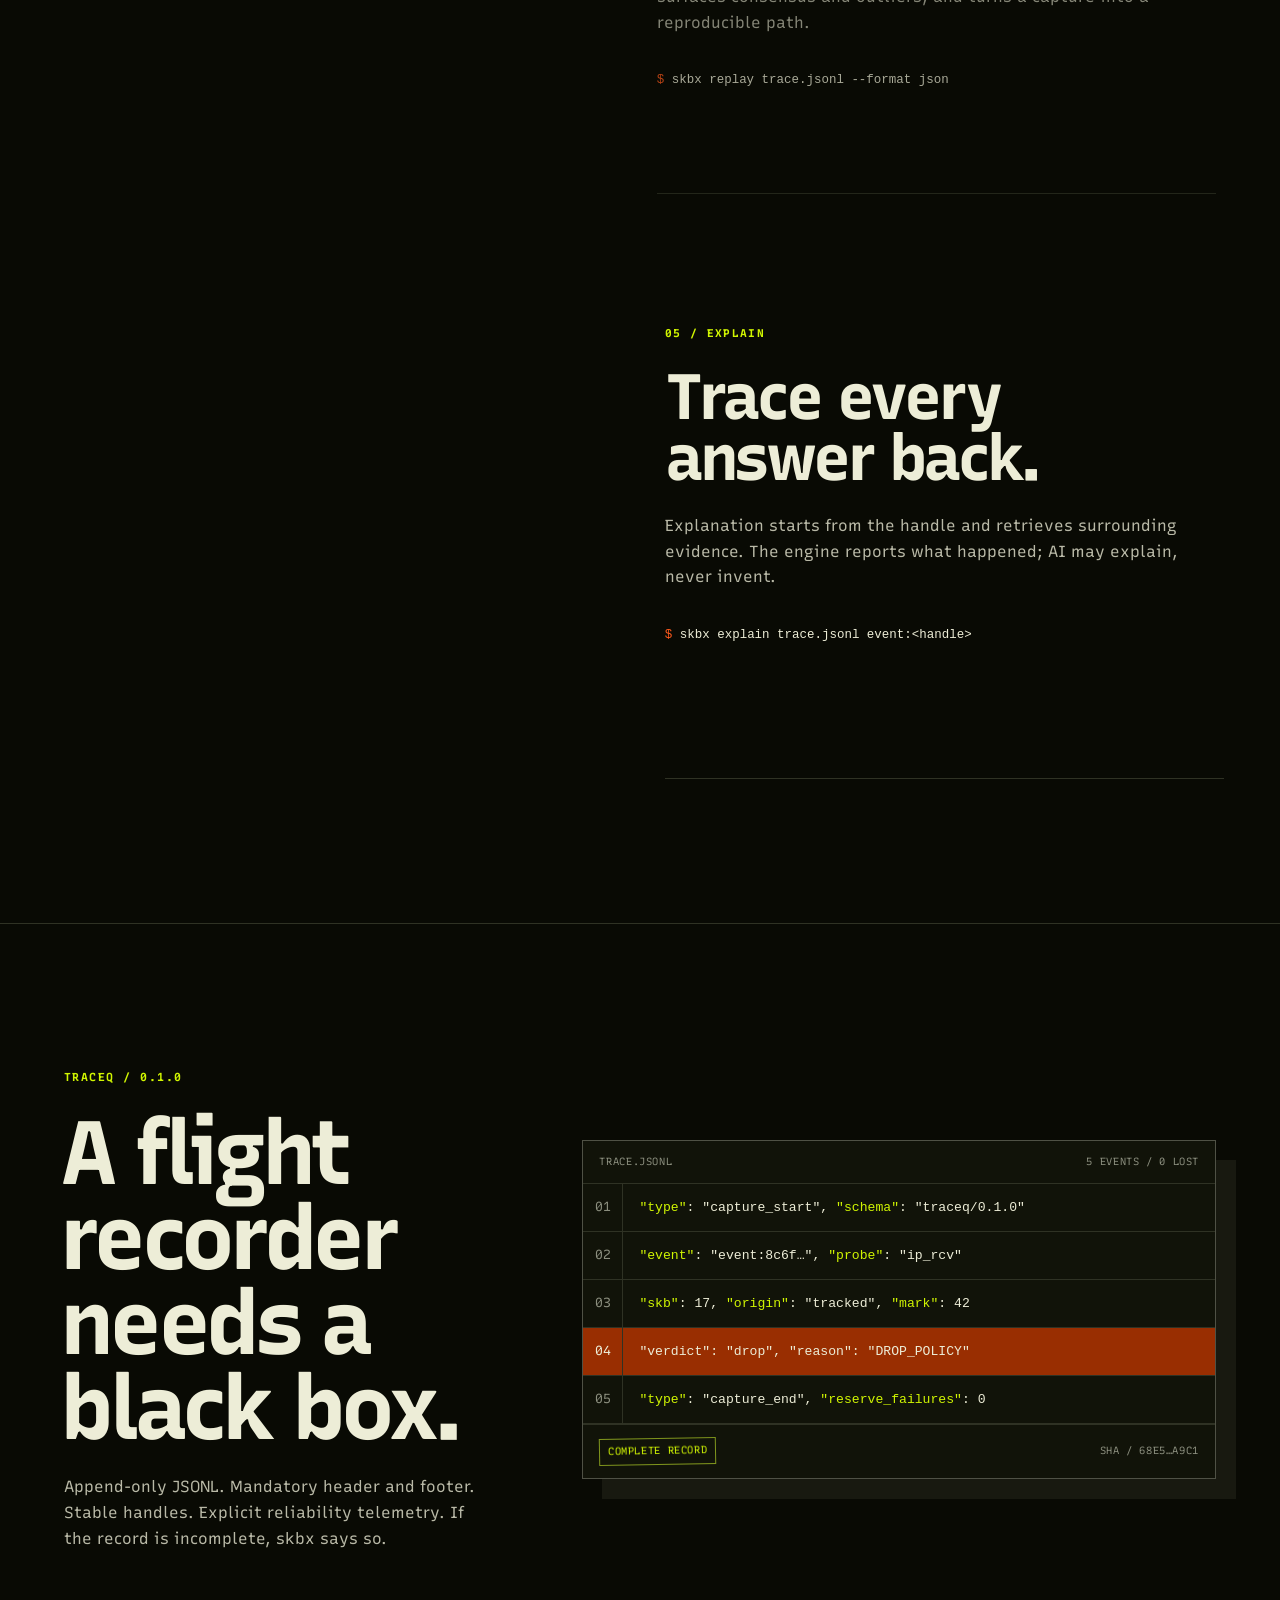
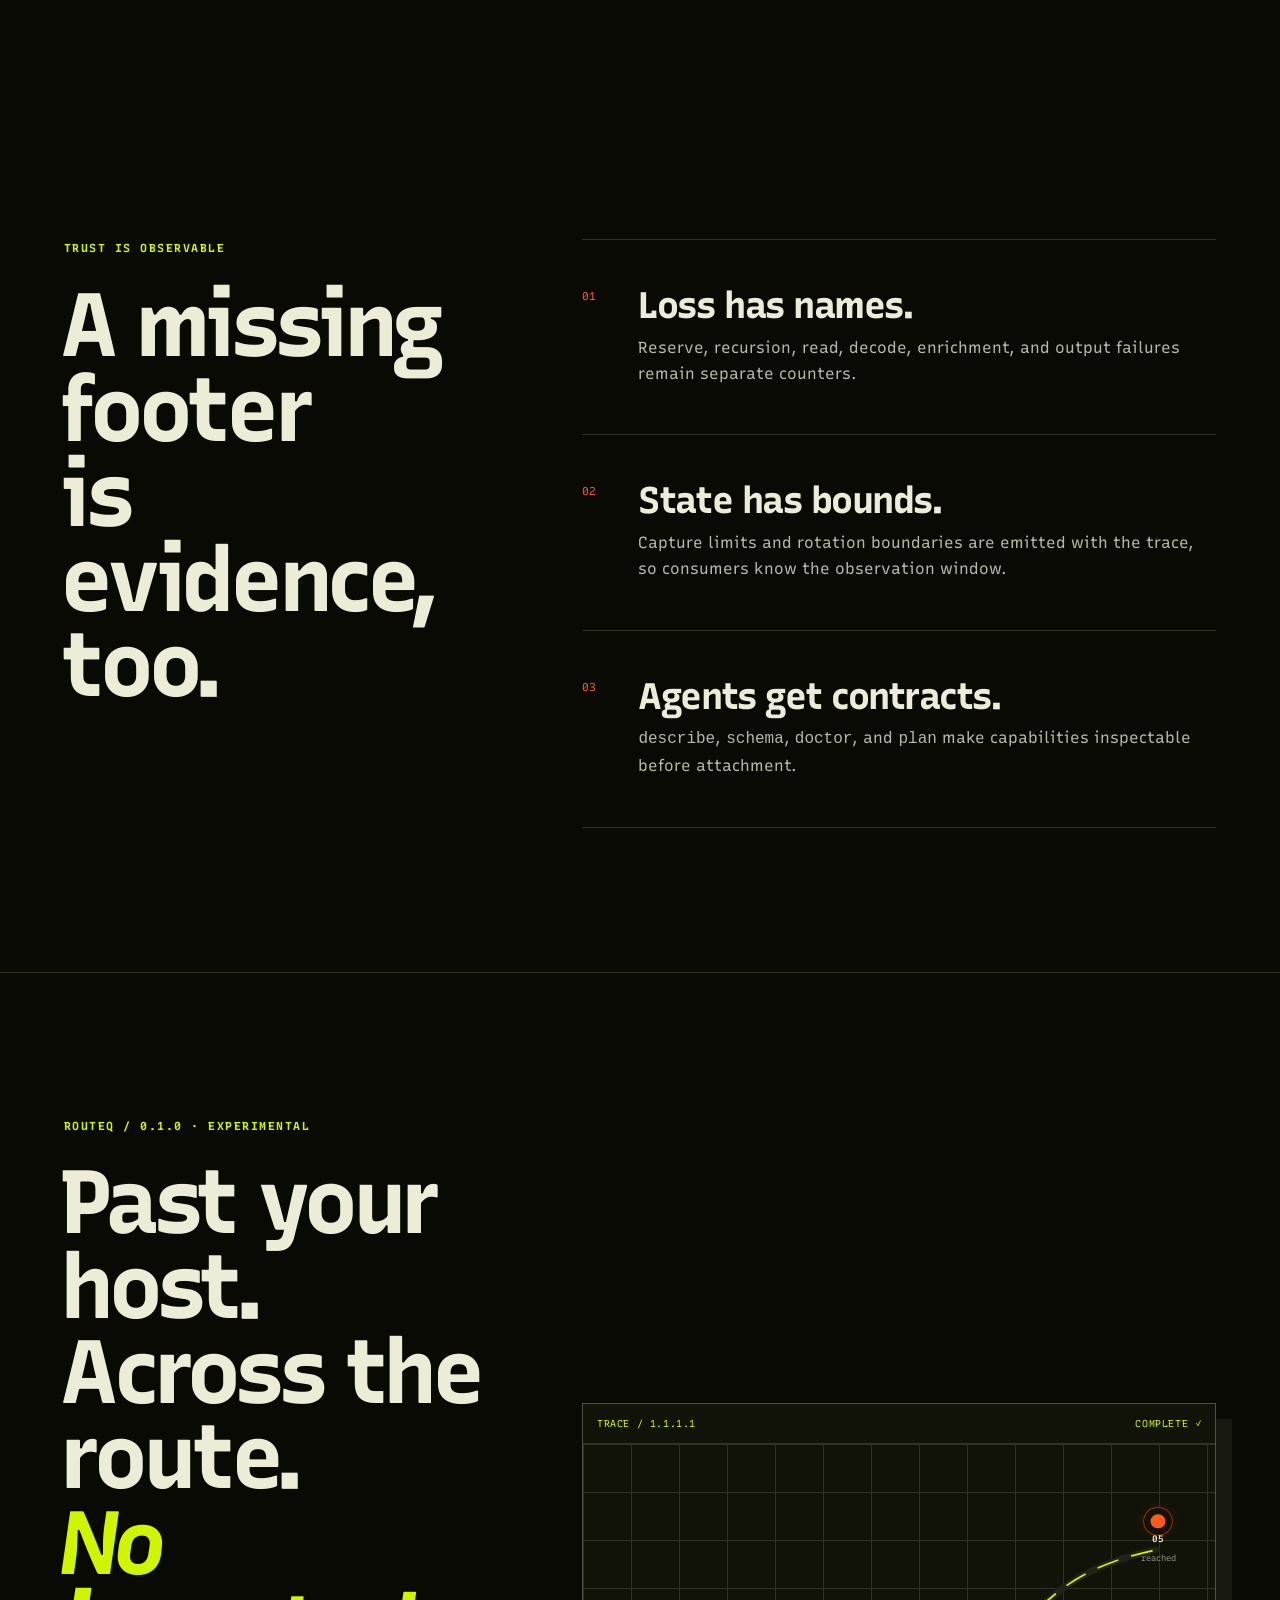
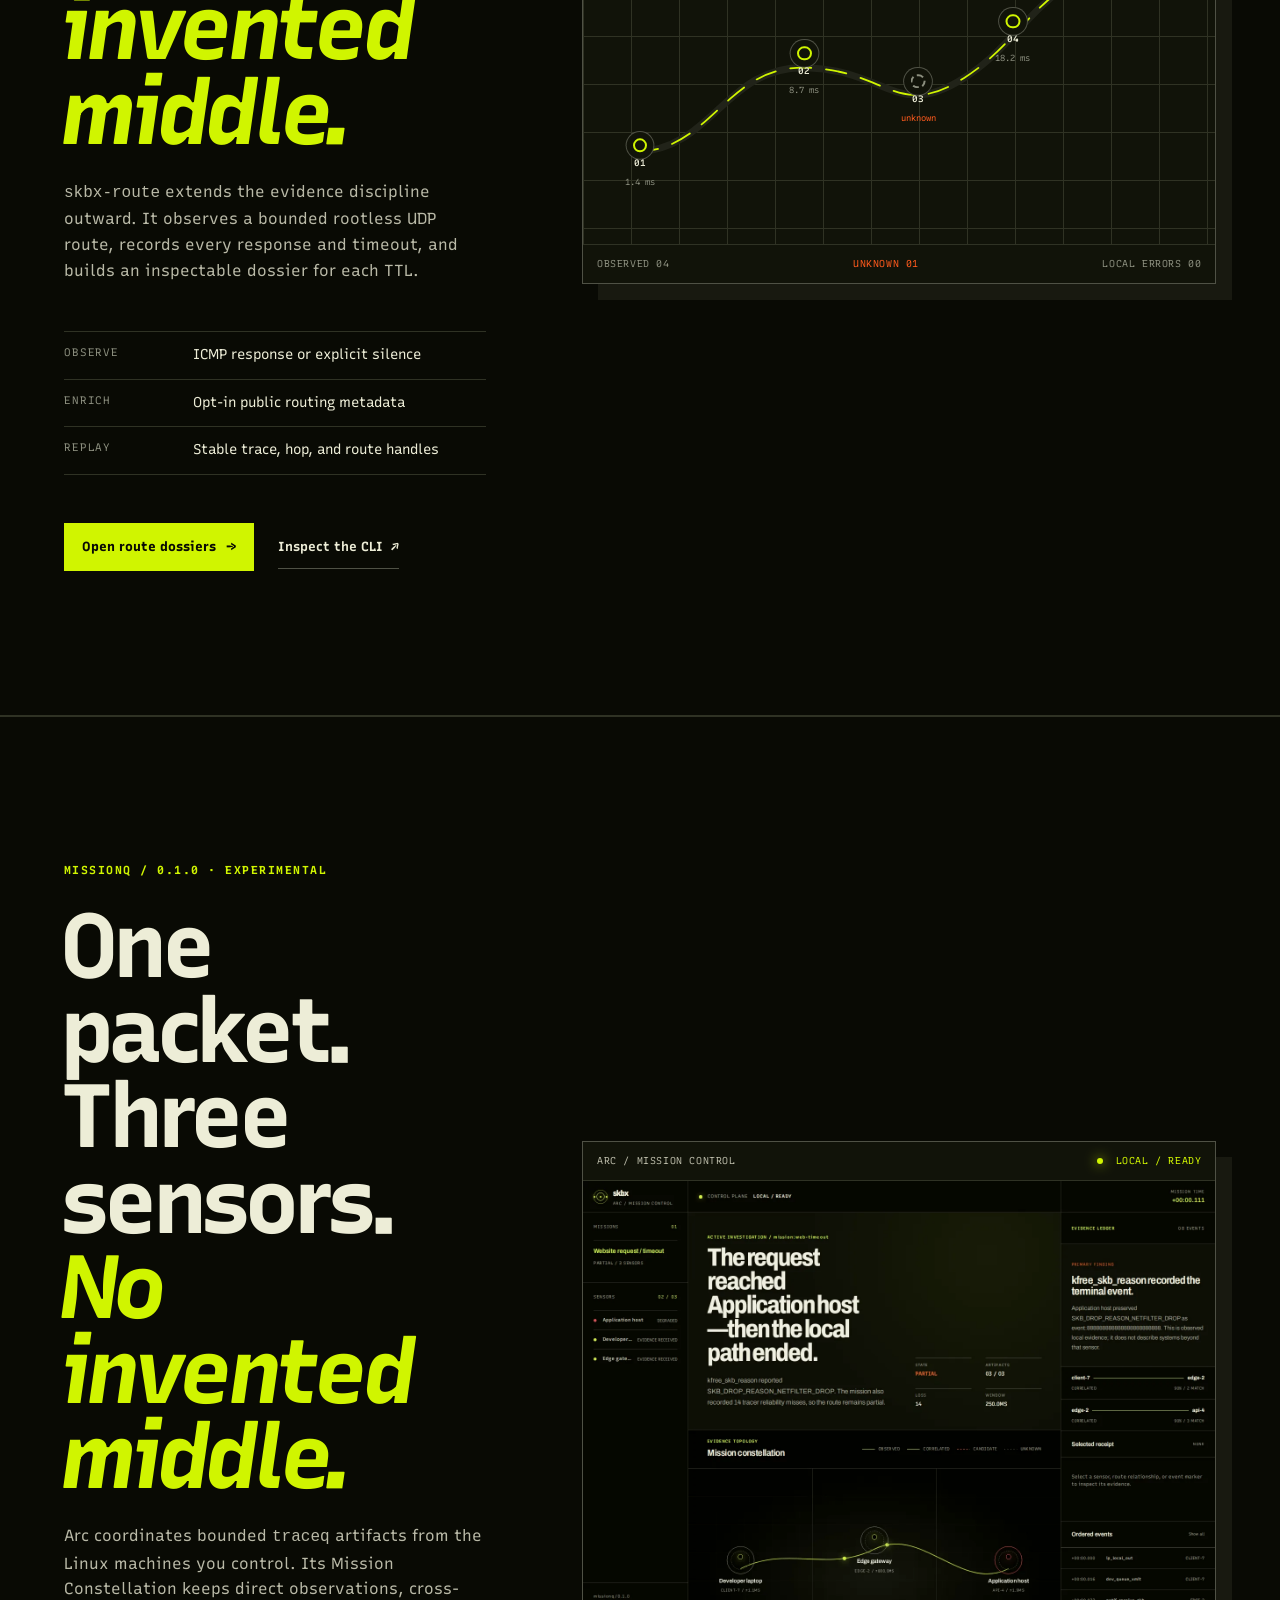
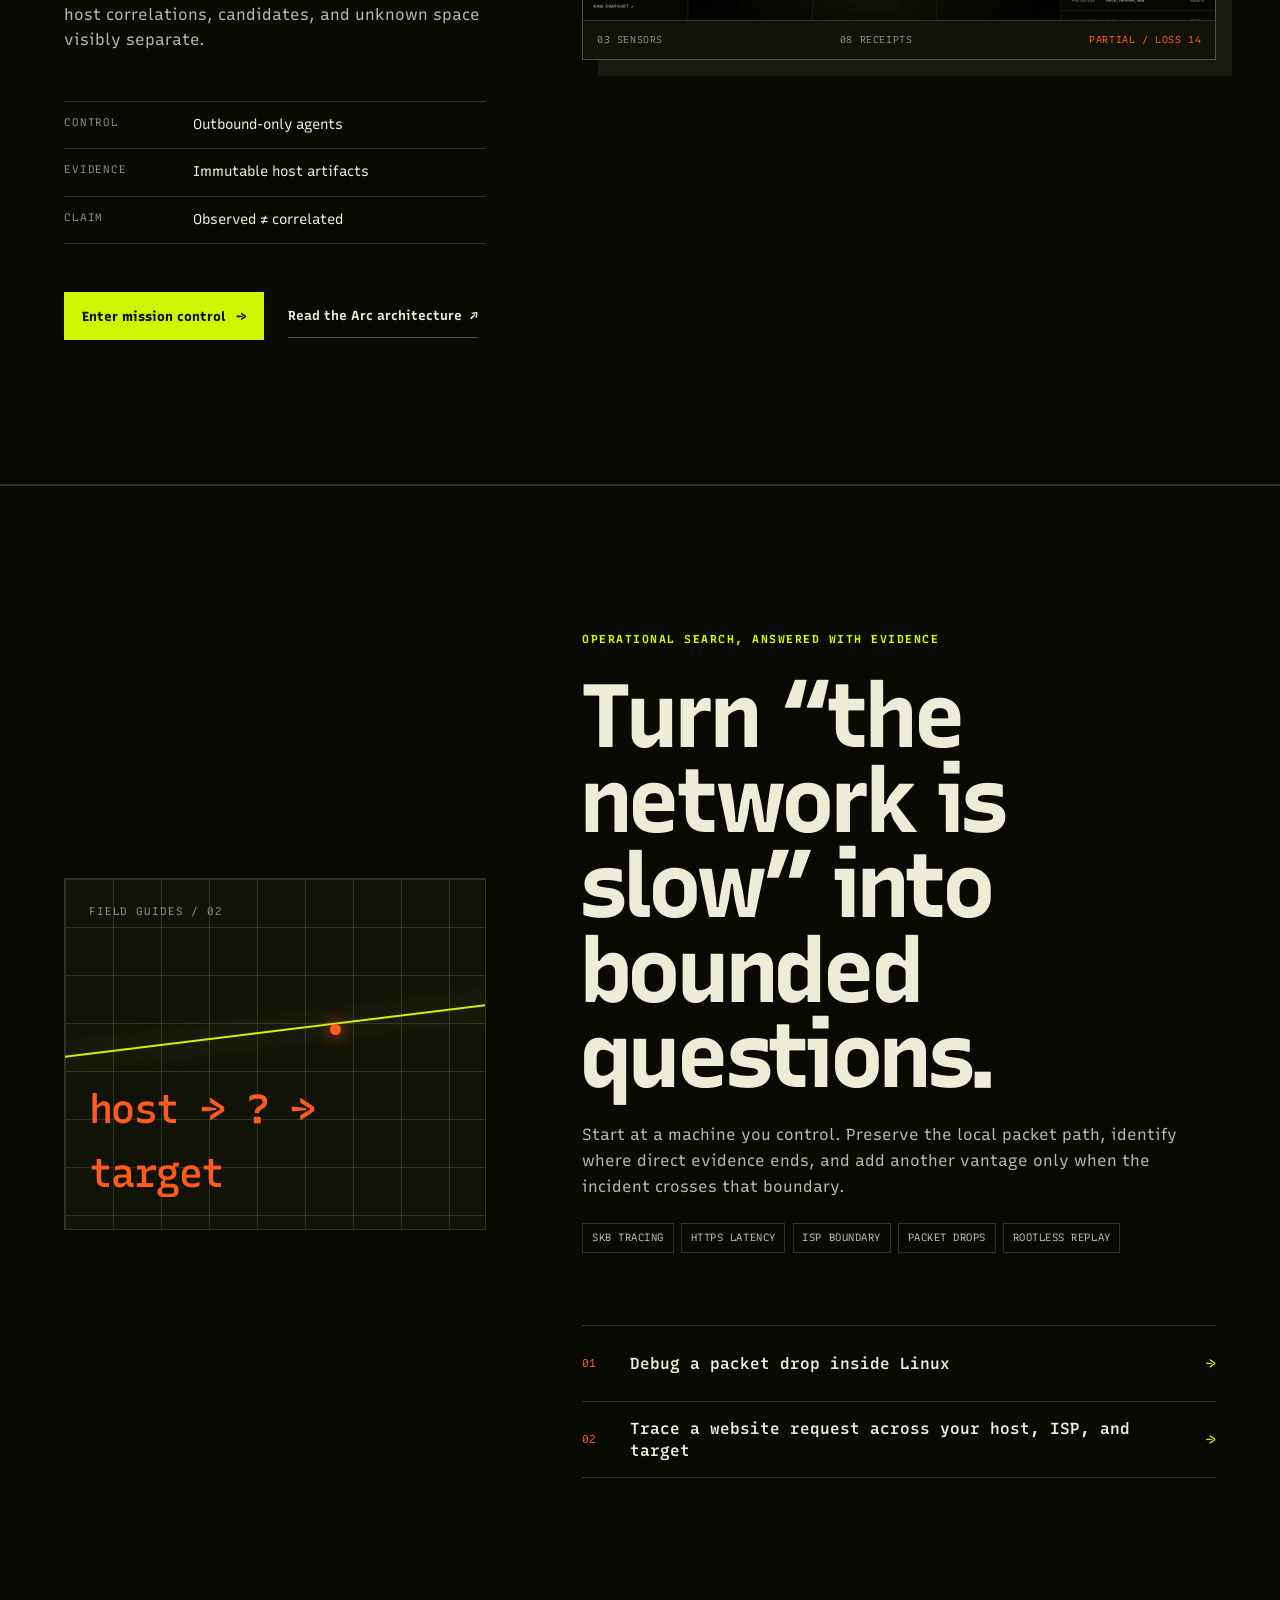
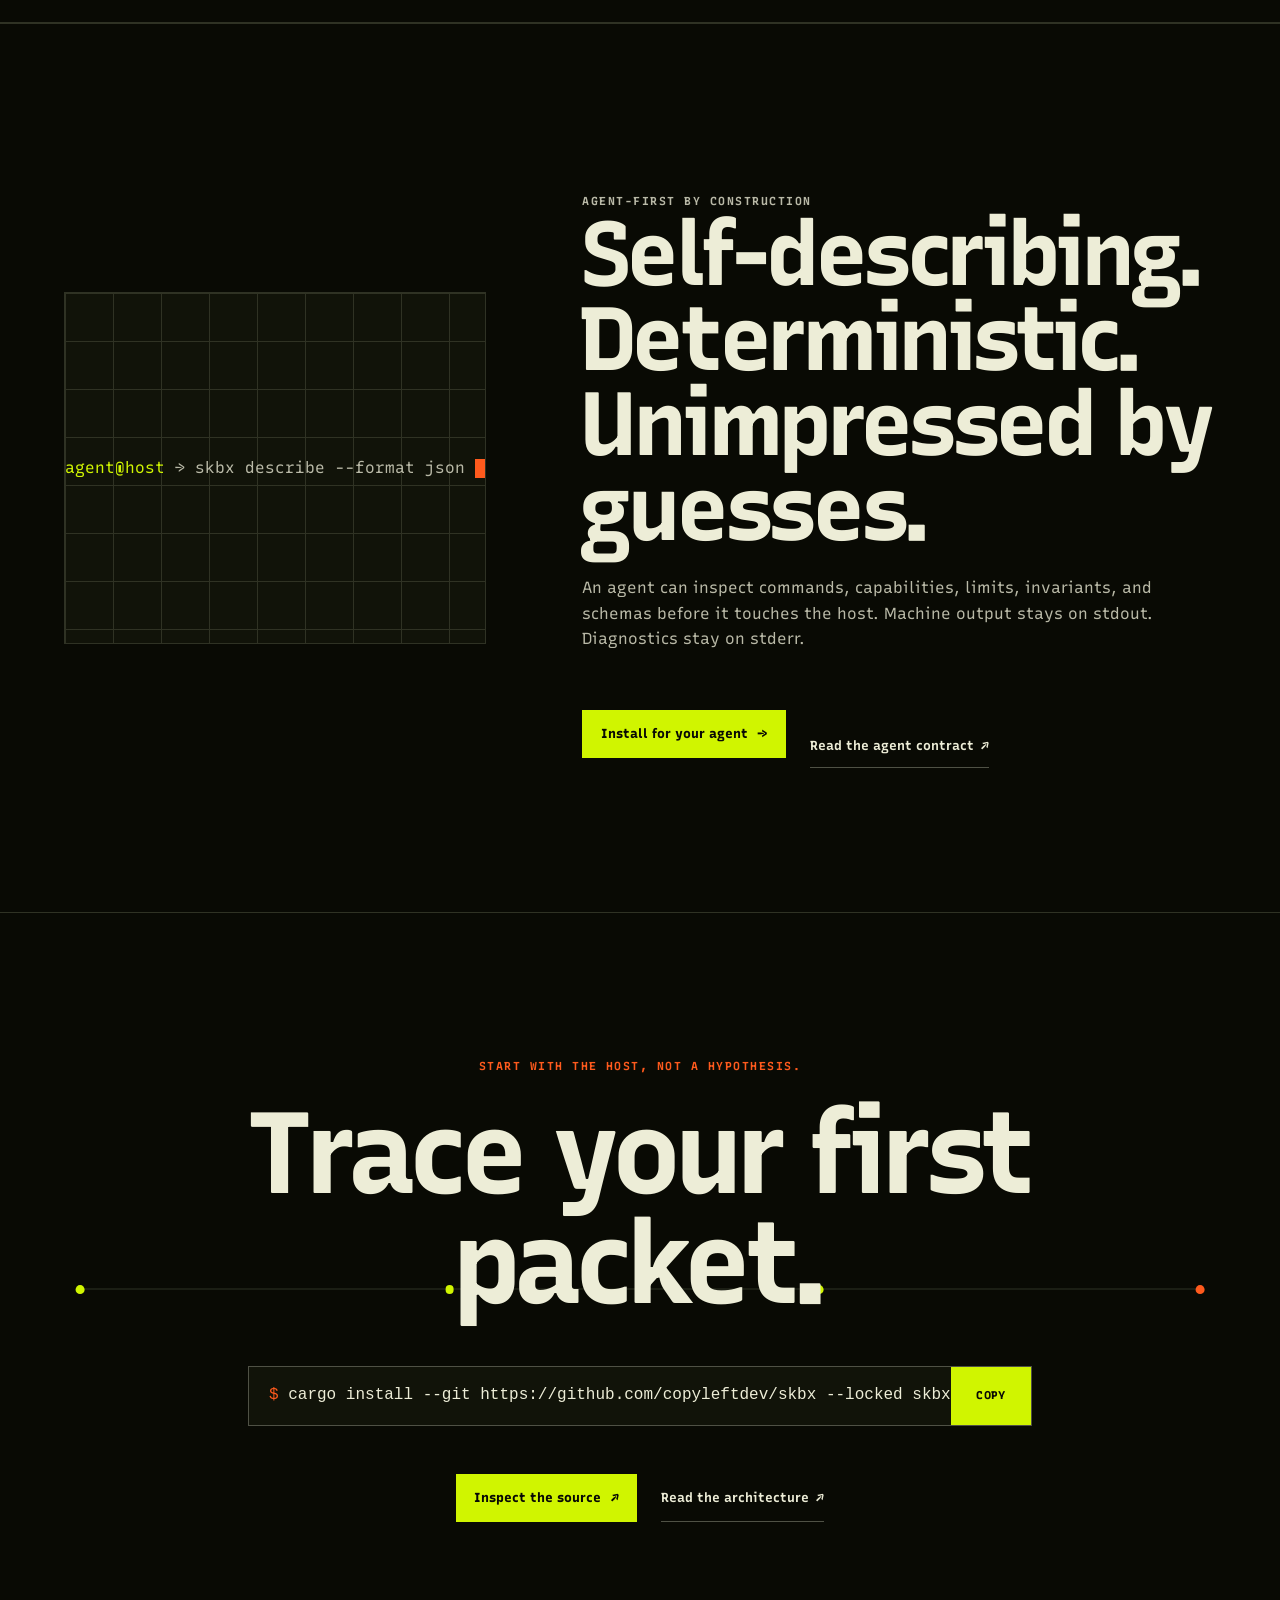
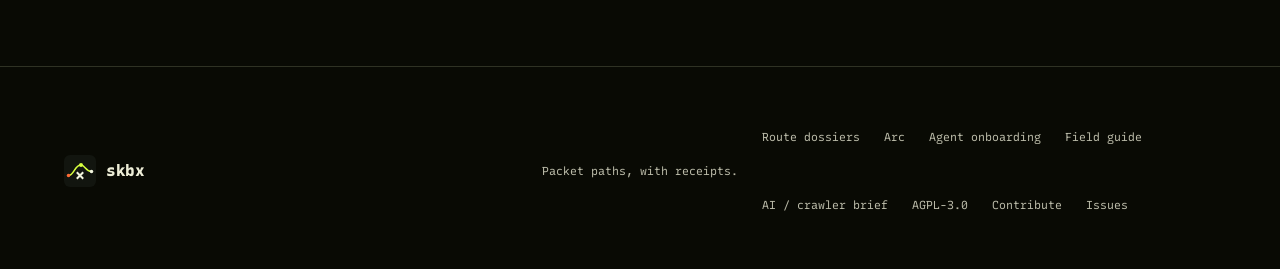
==== commit de47e82c: "Add bounded route dossiers" ====
--- a/docs/index.html
+++ b/docs/index.html
@@ -4,11 +4,11 @@
   <meta charset="utf-8">
   <meta name="viewport" content="width=device-width, initial-scale=1, viewport-fit=cover">
   <meta name="theme-color" content="#12150f">
-  <meta name="description" content="Trace Linux packet paths through kernel hooks, TC, XDP, tunnels, and drops with Rust and CO-RE eBPF—then replay the bounded evidence.">
+  <meta name="description" content="Trace Linux packet paths and bounded internet routes with replayable evidence. Inspect kernel hooks, hops, explicit unknowns, stable handles, and loss telemetry.">
   <meta name="robots" content="index, follow, max-image-preview:large, max-snippet:-1, max-video-preview:-1">
   <meta name="author" content="copyleftdev">
   <meta property="og:title" content="skbx — Linux packet tracing with replayable eBPF evidence">
-  <meta property="og:description" content="See where a packet went inside Linux. Preserve stable event handles, replay exact routes, and inspect explicit loss telemetry.">
+  <meta property="og:description" content="See where a packet went across the internet and inside Linux. Preserve stable handles, replay exact routes, and inspect explicit unknowns and loss.">
   <meta property="og:type" content="website">
   <meta property="og:url" content="https://copyleftdev.github.io/skbx/">
   <meta property="og:site_name" content="skbx">
@@ -19,7 +19,7 @@
   <meta property="og:image:alt" content="skbx packet flight recorder route through Linux kernel hooks">
   <meta name="twitter:card" content="summary_large_image">
   <meta name="twitter:title" content="skbx — Linux packet tracing with replayable eBPF evidence">
-  <meta name="twitter:description" content="Capture Linux kernel packet paths, replay exact routes, and keep explicit reliability telemetry.">
+  <meta name="twitter:description" content="Capture bounded internet and Linux kernel packet paths, replay the evidence, and keep unknowns explicit.">
   <meta name="twitter:image" content="https://copyleftdev.github.io/skbx/assets/skbx-social-card.png">
   <meta name="twitter:image:alt" content="skbx packet flight recorder route through Linux kernel hooks">
   <link rel="canonical" href="https://copyleftdev.github.io/skbx/">
@@ -40,7 +40,7 @@
         "@id": "https://copyleftdev.github.io/skbx/#webpage",
         "url": "https://copyleftdev.github.io/skbx/",
         "name": "skbx — Linux packet tracing with replayable eBPF evidence",
-        "description": "skbx traces Linux packet paths through kernel functions, TC, XDP, tunnels, transforms, and drops, then preserves the bounded evidence for deterministic replay.",
+        "description": "skbx traces bounded internet routes and Linux packet paths through kernel functions, TC, XDP, tunnels, transforms, and drops, then preserves the evidence for deterministic replay.",
         "inLanguage": "en",
         "mainEntity": {
           "@id": "https://copyleftdev.github.io/skbx/#software"
@@ -97,6 +97,8 @@
           "Stable event and route handles",
           "Deterministic rootless replay",
           "Explicit capture loss and completeness telemetry",
+          "Rootless bounded internet route dossiers with explicit unknowns",
+          "Opt-in passive prefix, origin ASN, and RPKI enrichment",
           "Installable Codex and Claude Code agent workflow",
           "Experimental multi-host capture missions with explicit correlation uncertainty",
           "Machine-readable commands, schemas, limits, and invariants"
@@ -119,7 +121,7 @@
     </a>
     <nav aria-label="Primary navigation">
       <a href="#flight">Trace a packet</a>
-      <a href="#contract">Evidence contract</a>
+      <a href="route.html">Route dossiers</a>
       <a href="agents.html">Agents</a>
       <a href="#arc">Arc</a>
       <a class="nav-github" href="https://github.com/copyleftdev/skbx">GitHub <span aria-hidden="true">↗</span></a>
@@ -332,6 +334,50 @@
       </div>
     </section>
 
+    <section class="route-brief" id="routes" aria-labelledby="route-brief-title">
+      <div class="route-brief-copy">
+        <p class="section-kicker">routeq / 0.1.0 · experimental</p>
+        <h2 id="route-brief-title">Past your host.<br>Across the route.<br><em>No invented middle.</em></h2>
+        <p>
+          <code>skbx-route</code> extends the evidence discipline outward. It
+          observes a bounded rootless UDP route, records every response and
+          timeout, and builds an inspectable dossier for each TTL.
+        </p>
+        <dl class="route-brief-facts">
+          <div><dt>Observe</dt><dd>ICMP response or explicit silence</dd></div>
+          <div><dt>Enrich</dt><dd>Opt-in public routing metadata</dd></div>
+          <div><dt>Replay</dt><dd>Stable trace, hop, and route handles</dd></div>
+        </dl>
+        <div class="arc-brief-actions">
+          <a class="primary-link" href="route.html">Open route dossiers <span aria-hidden="true">→</span></a>
+          <a class="text-link" href="https://github.com/copyleftdev/skbx/tree/main/crates/skbx-route">Inspect the CLI <span aria-hidden="true">↗</span></a>
+        </div>
+      </div>
+
+      <a class="route-brief-visual" href="route.html#dossier" aria-label="Inspect an illustrative hop-by-hop route dossier">
+        <span class="route-brief-head">
+          <span>TRACE / 1.1.1.1</span>
+          <span>COMPLETE ✓</span>
+        </span>
+        <div class="route-brief-field" aria-hidden="true">
+          <svg viewBox="0 0 720 410" preserveAspectRatio="xMidYMid meet">
+            <path class="route-brief-shadow" d="M62 328C148 325 163 229 255 232S358 292 434 244 517 126 652 98"/>
+            <path class="route-brief-line" pathLength="1" d="M62 328C148 325 163 229 255 232S358 292 434 244 517 126 652 98"/>
+          </svg>
+          <span class="brief-hop brief-hop-1"><i></i><b>01</b><small>1.4 ms</small></span>
+          <span class="brief-hop brief-hop-2"><i></i><b>02</b><small>8.7 ms</small></span>
+          <span class="brief-hop brief-hop-3 is-unknown"><i></i><b>03</b><small>unknown</small></span>
+          <span class="brief-hop brief-hop-4"><i></i><b>04</b><small>18.2 ms</small></span>
+          <span class="brief-hop brief-hop-5 is-target"><i></i><b>05</b><small>reached</small></span>
+        </div>
+        <span class="route-brief-foot">
+          <span>observed 04</span>
+          <span>unknown 01</span>
+          <span>local errors 00</span>
+        </span>
+      </a>
+    </section>
+
     <section class="arc-brief" id="arc" aria-labelledby="arc-brief-title">
       <div class="arc-brief-copy">
         <p class="section-kicker">missionq / 0.1.0 · experimental</p>
@@ -448,6 +494,7 @@
     </a>
     <p>Packet paths, with receipts.</p>
     <div>
+      <a href="route.html">Route dossiers</a>
       <a href="arc.html">Arc</a>
       <a href="agents.html">Agent onboarding</a>
       <a href="guides/debug-linux-packet-drops.html">Field guide</a>
--- a/docs/styles.css
+++ b/docs/styles.css
@@ -487,6 +487,7 @@
 .incident,
 .contract,
 .reliability,
+.route-brief,
 .arc-brief,
 .field-guide,
 .agent-contract,
@@ -519,6 +520,7 @@
 .flight-intro h2,
 .contract-heading h2,
 .reliability-copy h2,
+.route-brief h2,
 .arc-brief h2,
 .field-guide h2,
 .agent-contract h2,
@@ -1120,6 +1122,195 @@
 }
 
 /* Arc mission control */
+
+.route-brief {
+  display: grid;
+  gap: var(--space-xl);
+  padding-block: var(--space-2xl);
+  border-top: 1px solid var(--line);
+  border-bottom: 1px solid var(--line);
+}
+
+.route-brief-copy {
+  display: grid;
+  align-content: center;
+}
+
+.route-brief h2 em {
+  color: var(--phosphor);
+  font-style: normal;
+  font-variation-settings: "slnt" -8;
+}
+
+.route-brief-copy > p:not(.section-kicker) {
+  max-width: 42rem;
+  margin: var(--space-md) 0 0;
+  color: var(--paper-300);
+}
+
+.route-brief-facts {
+  display: grid;
+  margin: var(--space-lg) 0 0;
+  border-top: 1px solid var(--line);
+}
+
+.route-brief-facts div {
+  display: grid;
+  grid-template-columns: minmax(5rem, 0.4fr) minmax(0, 1fr);
+  gap: var(--space-sm);
+  padding-block: var(--space-sm);
+  border-bottom: 1px solid var(--line);
+}
+
+.route-brief-facts dt,
+.route-brief-facts dd {
+  margin: 0;
+}
+
+.route-brief-facts dt {
+  color: var(--ink-500);
+  font-size: 0.68rem;
+  font-variation-settings: "MONO" 1;
+  letter-spacing: 0.08em;
+  text-transform: uppercase;
+}
+
+.route-brief-facts dd {
+  color: var(--paper-100);
+  font-size: 0.88rem;
+}
+
+.route-brief-visual {
+  display: grid;
+  min-width: 0;
+  align-self: center;
+  overflow: hidden;
+  border: 1px solid var(--ink-650);
+  background: var(--ink-900);
+  box-shadow: 1rem 1rem 0 var(--ink-850);
+  transition: border-color var(--duration-med), transform var(--duration-med) var(--ease-out);
+}
+
+.route-brief-head,
+.route-brief-foot {
+  display: flex;
+  justify-content: space-between;
+  gap: var(--space-sm);
+  padding: 0.7rem 0.85rem;
+  color: var(--ink-500);
+  font-size: 0.62rem;
+  font-variation-settings: "MONO" 1;
+  letter-spacing: 0.06em;
+  text-transform: uppercase;
+}
+
+.route-brief-head {
+  border-bottom: 1px solid var(--line);
+}
+
+.route-brief-head span:first-child,
+.route-brief-head span:last-child {
+  color: var(--phosphor);
+}
+
+.route-brief-foot {
+  border-top: 1px solid var(--line);
+}
+
+.route-brief-foot span:nth-child(2) {
+  color: var(--flare);
+}
+
+.route-brief-field {
+  position: relative;
+  min-height: 25rem;
+  background:
+    linear-gradient(var(--line) 1px, transparent 1px),
+    linear-gradient(90deg, var(--line) 1px, transparent 1px);
+  background-size: 3rem 3rem;
+}
+
+.route-brief-field svg {
+  position: absolute;
+  inset: 0;
+  width: 100%;
+  height: 100%;
+}
+
+.route-brief-shadow,
+.route-brief-line {
+  fill: none;
+  stroke-linecap: round;
+}
+
+.route-brief-shadow {
+  stroke: var(--ink-800);
+  stroke-width: 8;
+}
+
+.route-brief-line {
+  stroke: var(--phosphor);
+  stroke-dasharray: 0.035 0.025;
+  stroke-width: 2;
+}
+
+.brief-hop {
+  position: absolute;
+  display: grid;
+  justify-items: center;
+  gap: 0.25rem;
+  color: var(--paper-300);
+  font-size: 0.58rem;
+  font-variation-settings: "MONO" 1;
+  transform: translate(-50%, -50%);
+}
+
+.brief-hop i {
+  width: 0.9rem;
+  height: 0.9rem;
+  border: 2px solid var(--phosphor);
+  border-radius: 50%;
+  background: var(--ink-900);
+  box-shadow: 0 0 0 0.4rem var(--ink-900), 0 0 0 0.46rem var(--ink-650);
+}
+
+.brief-hop b {
+  color: var(--paper-100);
+  font-weight: 560;
+}
+
+.brief-hop small {
+  color: var(--ink-500);
+  font-size: 0.55rem;
+}
+
+.brief-hop.is-unknown i {
+  border-color: var(--ink-500);
+  border-style: dashed;
+}
+
+.brief-hop.is-unknown small {
+  color: var(--flare);
+}
+
+.brief-hop.is-target i {
+  border-color: var(--flare);
+  background: var(--flare);
+  box-shadow: 0 0 0 0.4rem var(--ink-900), 0 0 0 0.46rem var(--flare-dark), 0 0 1rem var(--flare-dark);
+}
+
+.brief-hop-1 { top: 80%; left: 9%; }
+.brief-hop-2 { top: 57%; left: 35%; }
+.brief-hop-3 { top: 64%; left: 53%; }
+.brief-hop-4 { top: 49%; left: 68%; }
+.brief-hop-5 { top: 24%; left: 91%; }
+
+@media (hover: hover) {
+  .route-brief-visual:hover {
+    border-color: var(--phosphor-dim);
+    transform: translate(-0.2rem, -0.2rem);
+  }
+}
 
 .arc-brief {
   display: grid;
@@ -3358,6 +3549,7 @@
 
   .contract,
   .reliability,
+  .route-brief,
   .arc-brief,
   .field-guide,
   .agent-contract {
@@ -3560,3 +3752,1073 @@
     opacity: 1;
   }
 }
+
+/* Route dossiers */
+
+.route-page {
+  --route-reading: "Source Serif 4", Georgia, serif;
+  background:
+    linear-gradient(to right, transparent 49.95%, color-mix(in oklch, var(--line) 38%, transparent) 50%, transparent 50.05%),
+    var(--ink-950);
+}
+
+.route-page .site-header {
+  background: var(--ink-950);
+}
+
+.route-header nav a:not(.nav-github) {
+  display: none;
+}
+
+.route-page code,
+.route-page .route-hero-facts,
+.route-page .route-scope,
+.route-page .route-workbench,
+.route-page .route-evidence-ledger,
+.route-page .route-budget-sheet,
+.route-page .route-record,
+.route-page .route-handoff,
+.route-page .route-boundary-rules {
+  font-variation-settings: "MONO" 1, "CASL" 0;
+  font-variant-ligatures: none;
+}
+
+.route-hero,
+.route-verdict,
+.route-lab,
+.route-evidence,
+.route-budget,
+.route-contract,
+.route-boundaries,
+.route-install {
+  width: min(100%, var(--max));
+  margin-inline: auto;
+  padding-inline: var(--page);
+}
+
+.route-hero {
+  display: grid;
+  gap: var(--space-xl);
+  min-height: 100svh;
+  align-content: center;
+  padding-top: clamp(8rem, 16vh, 11rem);
+  padding-bottom: var(--space-xl);
+  border-bottom: 1px solid var(--line);
+}
+
+.route-hero-copy {
+  align-self: center;
+}
+
+.route-hero h1 {
+  max-width: 12ch;
+  font-size: clamp(3.2rem, 9.4vw, 8.7rem);
+}
+
+.route-hero-deck {
+  max-width: 44rem;
+  margin: var(--space-lg) 0 0;
+  color: var(--paper-300);
+  font-family: var(--route-reading);
+  font-size: clamp(1.08rem, 1.8vw, 1.42rem);
+  line-height: 1.68;
+}
+
+.route-hero-deck code {
+  color: var(--paper-100);
+  font-family: var(--font);
+  font-size: 0.88em;
+}
+
+.route-hero-actions {
+  display: flex;
+  flex-wrap: wrap;
+  align-items: center;
+  gap: var(--space-md);
+  margin-top: var(--space-lg);
+}
+
+.route-hero-facts {
+  display: grid;
+  margin: var(--space-md) 0 0;
+  border-top: 1px solid var(--line);
+}
+
+.route-hero-facts div {
+  display: grid;
+  grid-template-columns: 5.5rem minmax(0, 1fr);
+  gap: var(--space-sm);
+  padding-block: var(--space-sm);
+  border-bottom: 1px solid var(--line);
+}
+
+.route-hero-facts dt,
+.route-hero-facts dd {
+  margin: 0;
+}
+
+.route-hero-facts dt {
+  color: var(--ink-500);
+  font-size: 0.64rem;
+  letter-spacing: 0.08em;
+  text-transform: uppercase;
+}
+
+.route-hero-facts dd {
+  color: var(--paper-100);
+  font-size: 0.76rem;
+}
+
+.route-scope {
+  min-width: 0;
+  margin: 0;
+  border: 1px solid var(--ink-650);
+  background: var(--ink-900);
+  box-shadow: 1rem 1rem 0 var(--ink-850);
+}
+
+.route-scope-chrome,
+.route-scope figcaption {
+  display: flex;
+  justify-content: space-between;
+  gap: var(--space-sm);
+  padding: 0.7rem 0.85rem;
+  color: var(--ink-500);
+  font-size: 0.62rem;
+  letter-spacing: 0.06em;
+  text-transform: uppercase;
+}
+
+.route-scope-chrome {
+  border-bottom: 1px solid var(--line);
+}
+
+.route-scope-chrome span:first-child,
+.route-scope-chrome span:last-child {
+  color: var(--phosphor);
+}
+
+.route-scope-chrome i {
+  display: inline-block;
+  width: 0.42rem;
+  height: 0.42rem;
+  margin-right: 0.35rem;
+  border-radius: 50%;
+  background: currentColor;
+  box-shadow: 0 0 0.7rem currentColor;
+}
+
+.route-scope svg {
+  display: block;
+  width: 100%;
+  height: auto;
+}
+
+.scope-grid-line {
+  fill: none;
+  stroke: var(--line);
+  stroke-width: 1;
+}
+
+.scope-zones text {
+  fill: var(--ink-500);
+  font-family: var(--font);
+  font-size: 11px;
+  font-variation-settings: "MONO" 1;
+  letter-spacing: 0.08em;
+}
+
+.scope-zones path {
+  fill: none;
+  stroke: var(--line);
+  stroke-dasharray: 4 9;
+}
+
+.scope-path {
+  fill: none;
+  stroke: var(--phosphor);
+  stroke-dasharray: 0.035 0.025;
+  stroke-linecap: round;
+  stroke-width: 2;
+}
+
+.scope-path-shadow {
+  stroke: var(--ink-800);
+  stroke-dasharray: none;
+  stroke-width: 8;
+}
+
+.scope-node circle {
+  fill: var(--ink-900);
+  stroke: var(--phosphor);
+  stroke-width: 2;
+}
+
+.scope-node text {
+  fill: var(--paper-300);
+  font-family: var(--font);
+  font-size: 11px;
+  font-variation-settings: "MONO" 1;
+  letter-spacing: 0.06em;
+  text-anchor: middle;
+}
+
+.scope-node.scope-unknown circle {
+  stroke: var(--ink-500);
+  stroke-dasharray: 3 4;
+}
+
+.scope-node.scope-unknown text {
+  fill: var(--flare);
+}
+
+.scope-node.scope-target circle {
+  fill: var(--flare);
+  stroke: var(--flare);
+}
+
+.scope-packet {
+  fill: var(--phosphor);
+  filter: drop-shadow(0 0 0.7rem var(--phosphor));
+  animation: route-scope-pulse 1.8s var(--ease-in-out) infinite;
+  transform-box: fill-box;
+  transform-origin: center;
+}
+
+@keyframes route-scope-pulse {
+  50% { opacity: 0.38; transform: scale(0.65); }
+}
+
+.route-scope figcaption {
+  border-top: 1px solid var(--line);
+}
+
+.route-scope figcaption span:last-child {
+  color: var(--flare);
+}
+
+.route-verdict {
+  display: grid;
+  gap: var(--space-lg);
+  padding-block: var(--space-2xl);
+  border-bottom: 1px solid var(--line);
+}
+
+.route-verdict h2,
+.route-lab h2,
+.route-evidence h2,
+.route-budget h2,
+.route-contract h2,
+.route-boundaries h2,
+.route-install h2 {
+  margin-left: -0.04em;
+  font-size: clamp(2.7rem, 7vw, 6.8rem);
+  letter-spacing: -0.06em;
+}
+
+.route-verdict > p:last-child {
+  max-width: 45rem;
+  margin: 0;
+  color: var(--paper-300);
+  font-family: var(--route-reading);
+  font-size: 1.2rem;
+  line-height: 1.7;
+}
+
+.route-lab {
+  padding-block: var(--space-2xl);
+  border-bottom: 1px solid var(--line);
+}
+
+.route-lab-heading {
+  max-width: 66rem;
+  margin-bottom: var(--space-xl);
+}
+
+.route-lab-heading > p:last-child {
+  max-width: 44rem;
+  margin: var(--space-md) 0 0;
+  color: var(--paper-300);
+  font-family: var(--route-reading);
+  font-size: 1.08rem;
+  line-height: 1.68;
+}
+
+.route-workbench {
+  display: grid;
+  gap: var(--space-lg);
+  align-items: stretch;
+}
+
+.route-plot {
+  position: relative;
+  min-width: 0;
+  overflow-x: auto;
+  border: 1px solid var(--ink-650);
+  background: var(--ink-900);
+}
+
+.route-scroll-hint {
+  position: sticky;
+  z-index: 4;
+  left: 0;
+  width: 100%;
+  margin: 0;
+  padding: 0.65rem 0.9rem;
+  border-bottom: 1px solid var(--line);
+  background: var(--ink-850);
+  color: var(--flare);
+  font-size: 0.62rem;
+  letter-spacing: 0.06em;
+  text-transform: uppercase;
+}
+
+.route-plot-head,
+.route-plot-foot {
+  display: flex;
+  min-width: 43rem;
+  align-items: center;
+  justify-content: space-between;
+  gap: var(--space-sm);
+  padding: 0.75rem 0.9rem;
+  color: var(--ink-500);
+  font-size: 0.62rem;
+  letter-spacing: 0.06em;
+  text-transform: uppercase;
+}
+
+.route-plot-head {
+  border-bottom: 1px solid var(--line);
+}
+
+.route-plot-head span:first-child {
+  color: var(--phosphor);
+}
+
+.route-plot-foot {
+  border-top: 1px solid var(--line);
+}
+
+.route-plot-field {
+  position: relative;
+  min-width: 43rem;
+  min-height: 28rem;
+  overflow: hidden;
+  background:
+    linear-gradient(var(--line) 1px, transparent 1px),
+    linear-gradient(90deg, var(--line) 1px, transparent 1px);
+  background-size: 3rem 3rem;
+}
+
+.route-plot-field svg {
+  position: absolute;
+  inset: 0;
+  width: 100%;
+  height: 100%;
+}
+
+.route-zone-labels {
+  position: absolute;
+  inset: 0;
+  display: grid;
+  grid-template-columns: repeat(5, 1fr);
+}
+
+.route-zone-labels span {
+  padding: 0.65rem;
+  border-right: 1px dashed var(--line);
+  color: var(--ink-500);
+  font-size: 0.58rem;
+  letter-spacing: 0.08em;
+}
+
+.route-zone-labels span:last-child {
+  border-right: 0;
+}
+
+.route-plot-shadow,
+.route-plot-line {
+  fill: none;
+  stroke-linecap: round;
+}
+
+.route-plot-shadow {
+  stroke: var(--ink-800);
+  stroke-width: 9;
+  vector-effect: non-scaling-stroke;
+}
+
+.route-plot-line {
+  stroke: var(--phosphor);
+  stroke-dasharray: 0.025 0.02;
+  stroke-width: 2;
+  vector-effect: non-scaling-stroke;
+}
+
+.route-hop {
+  position: absolute;
+  z-index: 2;
+  top: var(--hop-y);
+  left: var(--hop-x);
+  display: grid;
+  width: 4.5rem;
+  min-height: 4.8rem;
+  justify-items: center;
+  gap: 0.2rem;
+  padding: 0;
+  border: 0;
+  background: transparent;
+  cursor: pointer;
+  transform: translate(-50%, -50%);
+}
+
+.route-hop span,
+.route-hop small {
+  color: var(--paper-300);
+  font-size: 0.6rem;
+  letter-spacing: 0.05em;
+}
+
+.route-hop i {
+  display: block;
+  width: 1.05rem;
+  height: 1.05rem;
+  border: 2px solid var(--phosphor);
+  border-radius: 50%;
+  background: var(--ink-900);
+  box-shadow: 0 0 0 0.48rem var(--ink-900), 0 0 0 0.55rem var(--ink-650);
+  transition: background var(--duration-fast), box-shadow var(--duration-med), transform var(--duration-med) var(--ease-out);
+}
+
+.route-hop.is-unknown i {
+  border-color: var(--ink-500);
+  border-style: dashed;
+}
+
+.route-hop.is-target i {
+  border-color: var(--flare);
+}
+
+.route-hop.is-selected i {
+  background: var(--phosphor);
+  box-shadow: 0 0 0 0.48rem var(--ink-900), 0 0 0 0.55rem var(--phosphor-dim), 0 0 1.1rem var(--phosphor-dim);
+  transform: scale(1.12);
+}
+
+.route-hop.is-selected.is-unknown i {
+  background: var(--flare);
+  border-color: var(--flare);
+  box-shadow: 0 0 0 0.48rem var(--ink-900), 0 0 0 0.55rem var(--flare-dark), 0 0 1.1rem var(--flare-dark);
+}
+
+@media (hover: hover) {
+  .route-hop:hover i {
+    transform: scale(1.12);
+  }
+}
+
+.hop-dossier {
+  display: flex;
+  min-width: 0;
+  flex-direction: column;
+  border-top: 1px solid var(--ink-650);
+  border-bottom: 1px solid var(--ink-650);
+  background: var(--ink-900);
+}
+
+.hop-dossier-head {
+  display: flex;
+  justify-content: space-between;
+  gap: var(--space-sm);
+  padding: 0.75rem 0;
+  border-bottom: 1px solid var(--line);
+  color: var(--ink-500);
+  font-size: 0.62rem;
+  letter-spacing: 0.06em;
+}
+
+.hop-dossier-head strong {
+  color: var(--phosphor);
+  font-weight: 630;
+  text-transform: uppercase;
+}
+
+.hop-dossier[data-state="unknown"] .hop-dossier-head strong {
+  color: var(--flare);
+}
+
+.hop-dossier[data-state="target"] .hop-dossier-head strong {
+  color: var(--paper-100);
+}
+
+.hop-dossier dl {
+  margin: 0;
+}
+
+.hop-dossier dl div {
+  display: grid;
+  grid-template-columns: minmax(7rem, 0.7fr) minmax(0, 1.3fr);
+  gap: var(--space-sm);
+  padding-block: var(--space-sm);
+  border-bottom: 1px solid var(--line);
+}
+
+.hop-dossier dt,
+.hop-dossier dd {
+  margin: 0;
+  font-size: 0.72rem;
+}
+
+.hop-dossier dt {
+  color: var(--ink-500);
+}
+
+.hop-dossier dd {
+  color: var(--paper-100);
+  overflow-wrap: anywhere;
+}
+
+.dossier-claim,
+.dossier-unknown {
+  padding-block: var(--space-md);
+  border-bottom: 1px solid var(--line);
+}
+
+.dossier-claim span,
+.dossier-unknown span {
+  color: var(--phosphor);
+  font-size: 0.62rem;
+  letter-spacing: 0.08em;
+}
+
+.dossier-unknown span {
+  color: var(--flare);
+}
+
+.dossier-claim p,
+.dossier-unknown p {
+  margin: var(--space-xs) 0 0;
+  color: var(--paper-300);
+  font-family: var(--route-reading);
+  line-height: 1.55;
+}
+
+.hop-dossier > code {
+  display: block;
+  margin-top: auto;
+  padding-top: var(--space-md);
+  color: var(--ink-500);
+  font-size: 0.65rem;
+}
+
+.route-demo-note {
+  max-width: 50rem;
+  margin: var(--space-md) 0 0;
+  color: var(--ink-500);
+  font-size: 0.75rem;
+}
+
+.route-evidence {
+  padding-block: var(--space-2xl);
+  border-bottom: 1px solid var(--line);
+}
+
+.route-evidence > header {
+  margin-bottom: var(--space-xl);
+}
+
+.route-evidence-ledger {
+  display: grid;
+  border-top: 1px solid var(--line);
+}
+
+.route-evidence-ledger article {
+  position: relative;
+  display: grid;
+  gap: var(--space-sm);
+  padding-block: var(--space-lg);
+  border-bottom: 1px solid var(--line);
+}
+
+.route-evidence-ledger article::after {
+  position: absolute;
+  top: var(--space-lg);
+  right: 0;
+  width: 3.5rem;
+  height: 1px;
+  background: var(--phosphor);
+  content: "";
+}
+
+.route-evidence-ledger article[data-level="enriched"]::after {
+  background: repeating-linear-gradient(90deg, var(--phosphor) 0 0.6rem, transparent 0.6rem 0.78rem);
+}
+
+.route-evidence-ledger article[data-level="candidate"]::after {
+  background: repeating-linear-gradient(90deg, var(--flare) 0 0.35rem, transparent 0.35rem 0.65rem);
+}
+
+.route-evidence-ledger article[data-level="unknown"]::after {
+  background: repeating-linear-gradient(90deg, var(--ink-500) 0 0.12rem, transparent 0.12rem 0.55rem);
+}
+
+.route-evidence-ledger span {
+  color: var(--ink-500);
+  font-size: 0.66rem;
+  letter-spacing: 0.08em;
+}
+
+.route-evidence-ledger article[data-level="observed"] span,
+.route-evidence-ledger article[data-level="enriched"] span {
+  color: var(--phosphor);
+}
+
+.route-evidence-ledger article[data-level="candidate"] span {
+  color: var(--flare);
+}
+
+.route-evidence-ledger h3 {
+  max-width: 14ch;
+  font-size: clamp(1.7rem, 3vw, 2.7rem);
+  letter-spacing: -0.045em;
+}
+
+.route-evidence-ledger p {
+  max-width: 35rem;
+  margin: 0;
+  color: var(--paper-300);
+  font-family: var(--route-reading);
+  font-size: 1.02rem;
+  line-height: 1.62;
+}
+
+.route-budget,
+.route-contract {
+  display: grid;
+  gap: var(--space-xl);
+  padding-block: var(--space-2xl);
+  border-bottom: 1px solid var(--line);
+}
+
+.route-budget-copy > p:last-child,
+.route-contract > div:first-child > p:last-child {
+  max-width: 42rem;
+  margin: var(--space-md) 0 0;
+  color: var(--paper-300);
+  font-family: var(--route-reading);
+  font-size: 1.06rem;
+  line-height: 1.68;
+}
+
+.route-budget-sheet {
+  align-self: center;
+  border-top: 1px solid var(--ink-650);
+  border-bottom: 1px solid var(--ink-650);
+}
+
+.route-budget-equation {
+  display: grid;
+  gap: var(--space-sm);
+  padding-block: var(--space-lg);
+}
+
+.route-budget-equation span {
+  display: flex;
+  align-items: baseline;
+  justify-content: space-between;
+  gap: var(--space-md);
+  color: var(--paper-300);
+  font-size: 0.7rem;
+  text-transform: uppercase;
+}
+
+.route-budget-equation b {
+  color: var(--paper-100);
+  font-size: clamp(2.2rem, 6vw, 4.3rem);
+  font-weight: 690;
+  letter-spacing: -0.06em;
+}
+
+.route-budget-equation i {
+  display: none;
+  color: var(--ink-500);
+  font-size: 1.2rem;
+  font-style: normal;
+}
+
+.route-budget-equation .route-budget-total b {
+  color: var(--flare);
+}
+
+.route-budget-sheet dl {
+  margin: 0;
+  border-top: 1px solid var(--line);
+}
+
+.route-budget-sheet dl div {
+  display: grid;
+  grid-template-columns: minmax(8rem, 0.75fr) minmax(0, 1.25fr);
+  gap: var(--space-md);
+  padding-block: var(--space-sm);
+  border-bottom: 1px solid var(--line);
+}
+
+.route-budget-sheet dt,
+.route-budget-sheet dd {
+  margin: 0;
+  font-size: 0.72rem;
+}
+
+.route-budget-sheet dt {
+  color: var(--ink-500);
+}
+
+.route-budget-sheet dd {
+  color: var(--paper-100);
+}
+
+.route-budget-sheet pre {
+  margin: 0;
+  overflow-x: auto;
+  padding: var(--space-md) 0;
+  color: var(--phosphor);
+  font-size: 0.72rem;
+  line-height: 1.7;
+}
+
+.route-record {
+  align-self: center;
+  min-width: 0;
+  border: 1px solid var(--ink-650);
+  background: var(--ink-900);
+  box-shadow: 1rem 1rem 0 var(--ink-850);
+}
+
+.route-record header,
+.route-record footer {
+  display: flex;
+  justify-content: space-between;
+  gap: var(--space-sm);
+  padding: 0.75rem 0.9rem;
+  color: var(--ink-500);
+  font-size: 0.62rem;
+  letter-spacing: 0.06em;
+  text-transform: uppercase;
+}
+
+.route-record header {
+  border-bottom: 1px solid var(--line);
+}
+
+.route-record footer {
+  border-top: 1px solid var(--line);
+}
+
+.route-record p {
+  display: grid;
+  grid-template-columns: 2.7rem minmax(0, 1fr);
+  margin: 0;
+  border-bottom: 1px solid var(--line);
+}
+
+.route-record p > span {
+  padding: 0.75rem 0;
+  border-right: 1px solid var(--line);
+  color: var(--ink-500);
+  font-size: 0.65rem;
+  text-align: center;
+}
+
+.route-record p code {
+  overflow-x: auto;
+  padding: 0.75rem;
+  color: var(--paper-300);
+  font-size: 0.68rem;
+  white-space: nowrap;
+}
+
+.route-record p code b {
+  color: var(--phosphor);
+  font-weight: 530;
+}
+
+.route-record p.is-unknown {
+  background: var(--ink-850);
+}
+
+.route-record p.is-unknown code b {
+  color: var(--flare);
+}
+
+.route-record p.is-footer {
+  border-bottom: 0;
+}
+
+.route-boundaries {
+  padding-block: var(--space-2xl);
+  border-bottom: 1px solid var(--line);
+}
+
+.route-boundaries > header {
+  margin-bottom: var(--space-xl);
+}
+
+.route-handoff {
+  display: grid;
+  gap: var(--space-lg);
+  align-items: center;
+  padding-block: var(--space-lg);
+  border-top: 1px solid var(--ink-650);
+  border-bottom: 1px solid var(--ink-650);
+}
+
+.route-handoff article > span,
+.route-handoff-link > span {
+  color: var(--ink-500);
+  font-size: 0.64rem;
+  letter-spacing: 0.09em;
+}
+
+.route-handoff article strong {
+  display: block;
+  margin-top: var(--space-sm);
+  color: var(--paper-100);
+  font-size: clamp(1.8rem, 4vw, 3rem);
+  letter-spacing: -0.04em;
+}
+
+.route-handoff article p {
+  max-width: 34rem;
+  margin: var(--space-sm) 0 0;
+  color: var(--paper-300);
+  font-family: var(--route-reading);
+  line-height: 1.6;
+}
+
+.route-handoff-link {
+  display: grid;
+  grid-template-columns: repeat(4, 1fr);
+  gap: var(--space-sm);
+  align-items: center;
+}
+
+.route-handoff-link > span,
+.route-handoff-link > small {
+  grid-column: 1 / -1;
+}
+
+.route-handoff-link i {
+  position: relative;
+  height: 1px;
+  background: var(--phosphor);
+}
+
+.route-handoff-link i::after {
+  position: absolute;
+  top: 50%;
+  right: 0;
+  width: 0.5rem;
+  height: 0.5rem;
+  border: 1px solid var(--phosphor);
+  border-radius: 50%;
+  background: var(--ink-950);
+  content: "";
+  transform: translateY(-50%);
+}
+
+.route-handoff-link i.is-unknown {
+  background: repeating-linear-gradient(90deg, var(--ink-500) 0 0.2rem, transparent 0.2rem 0.45rem);
+}
+
+.route-handoff-link i.is-unknown::after {
+  border-color: var(--flare);
+  border-style: dashed;
+}
+
+.route-handoff-link small {
+  color: var(--ink-500);
+  font-size: 0.62rem;
+}
+
+.route-boundary-rules {
+  display: grid;
+  margin-top: var(--space-lg);
+  border-top: 1px solid var(--line);
+}
+
+.route-boundary-rules p {
+  display: grid;
+  grid-template-columns: 2rem minmax(0, 1fr);
+  gap: var(--space-sm);
+  margin: 0;
+  padding-block: var(--space-md);
+  border-bottom: 1px solid var(--line);
+  color: var(--paper-300);
+  font-size: 0.86rem;
+}
+
+.route-boundary-rules span {
+  color: var(--flare);
+  font-size: 0.66rem;
+}
+
+.route-install {
+  position: relative;
+  overflow: hidden;
+  padding-block: var(--space-2xl);
+  text-align: center;
+}
+
+.route-install .section-kicker {
+  color: var(--flare);
+}
+
+.route-install h2 {
+  font-size: clamp(3.2rem, 9vw, 8.5rem);
+}
+
+@media (min-width: 40rem) {
+  .route-header nav a:not(.nav-github) {
+    display: inline-flex;
+  }
+
+  .route-hero-facts {
+    grid-template-columns: repeat(3, minmax(0, 1fr));
+  }
+
+  .route-hero-facts div {
+    display: block;
+    padding-right: var(--space-sm);
+  }
+
+  .route-hero-facts div:not(:last-child) {
+    border-right: 1px solid var(--line);
+  }
+
+  .route-hero-facts div:not(:first-child) {
+    padding-left: var(--space-sm);
+  }
+
+  .route-hero-facts dd {
+    margin-top: 0.3rem;
+  }
+
+  .route-evidence-ledger {
+    grid-template-columns: repeat(2, minmax(0, 1fr));
+  }
+
+  .route-evidence-ledger article {
+    padding-inline: var(--space-md);
+  }
+
+  .route-evidence-ledger article:nth-child(odd) {
+    padding-left: 0;
+    border-right: 1px solid var(--line);
+  }
+
+  .route-evidence-ledger article:nth-child(even) {
+    padding-right: 0;
+  }
+
+  .route-budget-equation {
+    grid-template-columns: 1fr auto 1fr auto 1.15fr;
+    align-items: center;
+  }
+
+  .route-budget-equation span {
+    display: block;
+  }
+
+  .route-budget-equation b {
+    display: block;
+  }
+
+  .route-budget-equation i {
+    display: block;
+  }
+}
+
+@media (min-width: 52rem) {
+  .route-hero {
+    grid-template-columns: minmax(20rem, 0.84fr) minmax(28rem, 1.16fr);
+    align-items: center;
+  }
+
+  .route-verdict {
+    grid-template-columns: minmax(0, 1.08fr) minmax(22rem, 0.92fr);
+    align-items: end;
+  }
+
+  .route-verdict .section-kicker {
+    grid-column: 1 / -1;
+  }
+
+  .route-workbench {
+    grid-template-columns: minmax(36rem, 1.3fr) minmax(18rem, 0.7fr);
+  }
+
+  .route-scroll-hint {
+    display: none;
+  }
+
+  .route-plot-head,
+  .route-plot-foot,
+  .route-plot-field {
+    min-width: 0;
+  }
+
+  .route-evidence-ledger {
+    grid-template-columns: repeat(4, minmax(0, 1fr));
+  }
+
+  .route-evidence-ledger article {
+    padding-right: var(--space-md);
+    padding-left: var(--space-md);
+    border-right: 1px solid var(--line);
+  }
+
+  .route-evidence-ledger article:first-child {
+    padding-left: 0;
+  }
+
+  .route-evidence-ledger article:last-child {
+    padding-right: 0;
+    border-right: 0;
+  }
+
+  .route-budget,
+  .route-contract {
+    grid-template-columns: minmax(0, 0.8fr) minmax(27rem, 1.2fr);
+    align-items: center;
+  }
+
+  .route-handoff {
+    grid-template-columns: minmax(15rem, 0.8fr) minmax(18rem, 1.2fr) minmax(15rem, 0.8fr);
+  }
+
+  .route-boundary-rules {
+    grid-template-columns: repeat(2, minmax(0, 1fr));
+  }
+
+  .route-boundary-rules p:nth-child(odd) {
+    padding-right: var(--space-md);
+    border-right: 1px solid var(--line);
+  }
+
+  .route-boundary-rules p:nth-child(even) {
+    padding-left: var(--space-md);
+  }
+}
+
+@media (min-width: 72rem) {
+  .route-hero h1 {
+    font-size: clamp(5rem, 7.2vw, 8.7rem);
+  }
+}
+
+@media (pointer: coarse) {
+  .route-hop {
+    min-width: 4.5rem;
+    min-height: 5rem;
+  }
+}
